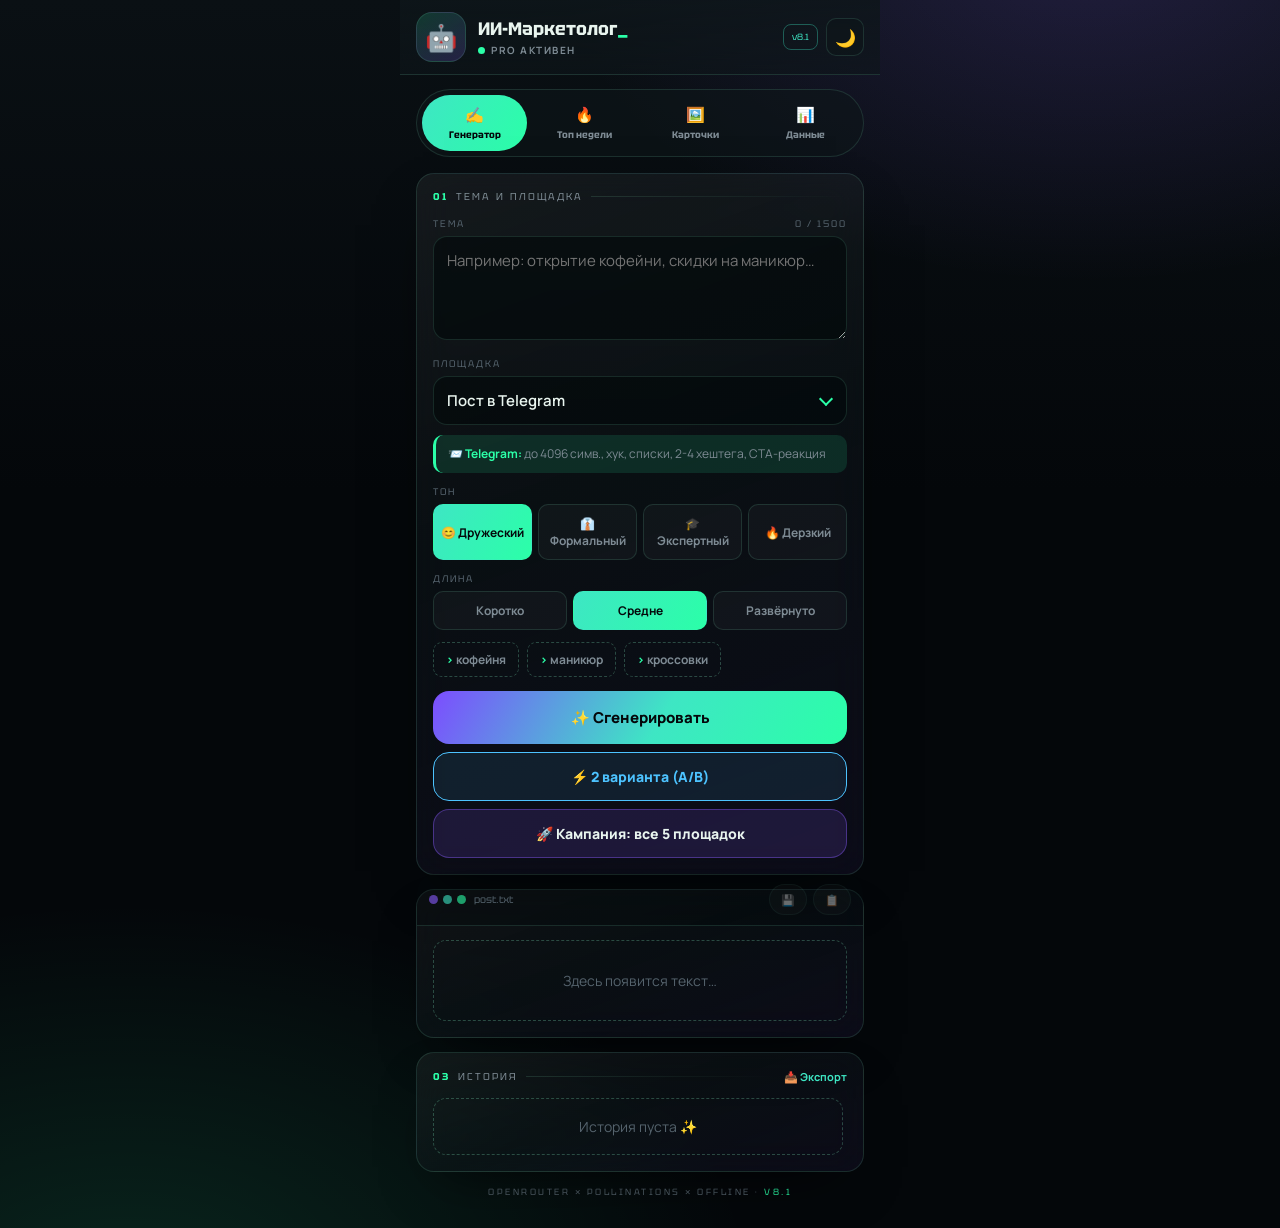
==== index.html @ 0c0805e3 "Update index.html" ====
<!DOCTYPE html>
<html lang="ru" data-theme="dark">
<head>
<meta charset="UTF-8">
<meta name="viewport" content="width=device-width, initial-scale=1, viewport-fit=cover">
<meta name="theme-color" content="#04070a">
<title>ИИ-Маркетолог PRO v8.1</title>
<link rel="preconnect" href="https://fonts.googleapis.com">
<link href="https://fonts.googleapis.com/css2?family=Manrope:wght@400;600;700;800&family=Tektur:wght@500;700;800&display=swap" rel="stylesheet">
<style>
@property --ang{syntax:'<angle>';initial-value:0deg;inherits:false}
:root{--body:'Manrope',sans-serif;--disp:'Tektur',sans-serif;--ease:cubic-bezier(.22,1,.36,1)}
[data-theme=dark]{--bg0:#04070a;--bg1:#0a1014;--ink:#e9f5ef;--muted:#7e8b94;--faint:#55636d;--neon:#2bffa8;--neon-dim:rgba(43,255,168,.12);--vio:#8b5cff;--vio-dim:rgba(139,92,255,.15);--teal:#3ee6c4;--gold:#ffd166;--line:rgba(140,255,205,.13);--line2:rgba(140,255,205,.25);--glass:rgba(14,22,26,.6);--glass2:rgba(14,22,26,.85);--danger:#ff5c7a;--danger-dim:rgba(255,92,122,.1);--warn:#ffb84d;--warn-dim:rgba(255,184,77,.1);--info:#4dc3ff;--info-dim:rgba(77,195,255,.1);--card:linear-gradient(160deg,rgba(255,255,255,.055),rgba(14,22,26,.55) 45%,rgba(139,92,255,.06));--inp:rgba(3,9,11,.6);--sh:0 24px 60px -28px rgba(0,0,0,.8)}
[data-theme=light]{--bg0:#f5f7fa;--bg1:#eef1f5;--ink:#1a2332;--muted:#5a6b7b;--faint:#8494a5;--neon:#00b377;--neon-dim:rgba(0,179,119,.12);--vio:#6d4aff;--vio-dim:rgba(109,74,255,.12);--teal:#00b8a3;--gold:#c99300;--line:rgba(0,0,0,.08);--line2:rgba(0,0,0,.15);--glass:rgba(255,255,255,.7);--glass2:rgba(255,255,255,.9);--danger:#e63956;--danger-dim:rgba(230,57,86,.1);--warn:#e69500;--warn-dim:rgba(230,149,0,.1);--info:#0077cc;--info-dim:rgba(0,119,204,.1);--card:linear-gradient(160deg,rgba(255,255,255,.9),rgba(255,255,255,.7) 45%,rgba(109,74,255,.03));--inp:rgba(255,255,255,.85);--sh:0 24px 60px -28px rgba(0,0,0,.15)}
*{margin:0;padding:0;box-sizing:border-box}[hidden]{display:none!important}
html{overscroll-behavior-y:none}
body{font-family:var(--body);color:var(--ink);background:radial-gradient(60% 40% at 85% -5%,rgba(139,92,255,.18),transparent 70%),radial-gradient(70% 45% at 10% 105%,rgba(43,255,168,.12),transparent 70%),linear-gradient(180deg,var(--bg1),var(--bg0) 40%);min-height:100vh;overflow-x:hidden}
button,input,select,textarea{font:inherit;color:inherit}
.app{max-width:480px;margin:0 auto;padding:0 16px 30px}
.head{position:sticky;top:0;z-index:30;display:flex;align-items:center;gap:12px;margin:0 -16px 14px;padding:12px 16px;background:linear-gradient(180deg,var(--glass2),var(--glass));backdrop-filter:blur(16px);border-bottom:1px solid var(--line)}
.tile{width:50px;height:50px;display:grid;place-items:center;font-size:26px;border-radius:16px;background:linear-gradient(150deg,rgba(43,255,168,.16),rgba(139,92,255,.2));border:1px solid var(--line)}
h1{font-family:var(--disp);font-size:18px}h1 i{color:var(--neon);font-style:normal}
.st{display:flex;gap:6px;align-items:center;margin-top:3px;font-size:10px;font-weight:700;letter-spacing:1.5px;text-transform:uppercase;color:var(--muted)}
.st i{width:7px;height:7px;border-radius:50%;background:var(--neon)}.st i.off{background:var(--danger)}
.ha{margin-left:auto;display:flex;gap:8px;align-items:center}
.chip-v{font-family:var(--disp);font-size:9px;color:var(--teal);border:1px solid rgba(62,230,196,.35);padding:6px 8px;border-radius:8px}
.tgl{width:38px;height:38px;border:1px solid var(--line);background:var(--glass);border-radius:10px;cursor:pointer;font-size:17px}
.tabs{display:grid;grid-template-columns:repeat(4,1fr);gap:5px;padding:5px;margin-bottom:16px;border-radius:999px;background:var(--glass);border:1px solid var(--line)}
.tb{display:flex;flex-direction:column;align-items:center;gap:3px;padding:10px 4px;font-family:var(--disp);font-size:9.5px;font-weight:700;color:var(--muted);background:none;border:none;border-radius:999px;cursor:pointer}
.tb i{font-size:15px;font-style:normal}.tb.on{color:var(--bg0);background:linear-gradient(120deg,var(--teal),var(--neon))}
.view{animation:vin .4s var(--ease)}.view[hidden]{display:none}
.card{border-radius:18px;margin-bottom:14px;background:var(--card);border:1px solid var(--line);backdrop-filter:blur(18px);box-shadow:var(--sh);padding:16px;position:relative}
.tag{display:flex;gap:8px;align-items:center;margin-bottom:14px;font-family:var(--disp);font-size:10px;letter-spacing:2px;text-transform:uppercase;color:var(--muted)}
.tag b{color:var(--neon)}.tag u{flex:1;height:1px;background:linear-gradient(90deg,var(--line),transparent);text-decoration:none}
.tag button{font-family:var(--body);font-size:11px;font-weight:700;color:var(--teal);background:none;border:none;cursor:pointer}
.lbl{display:flex;justify-content:space-between;margin:12px 0 6px;font-family:var(--disp);font-size:9.5px;letter-spacing:2px;text-transform:uppercase;color:var(--faint)}
textarea{width:100%;min-height:104px;resize:vertical;padding:13px;border-radius:14px;font-size:15px;background:var(--inp);border:1px solid var(--line);color:var(--ink)}
textarea:focus{outline:none;border-color:var(--neon)}textarea.err{border-color:var(--danger);animation:shk .4s}
.sw{position:relative}select{width:100%;appearance:none;padding:13px 40px 13px 13px;border-radius:14px;font-size:15px;font-weight:600;background:var(--inp);border:1px solid var(--line);color:var(--ink)}
select option{background:var(--bg1)}.sw:after{content:'';position:absolute;right:16px;top:50%;width:8px;height:8px;border-right:2px solid var(--neon);border-bottom:2px solid var(--neon);transform:translateY(-70%) rotate(45deg);pointer-events:none}
input[type=text],input[type=password]{width:100%;padding:12px;border-radius:12px;border:1px solid var(--line);background:var(--inp);color:var(--ink);font-size:14px}
input[type=text]:focus{outline:none;border-color:var(--neon)}
.ob{display:flex;gap:6px;flex-wrap:wrap}.ob button{flex:1;min-width:64px;padding:10px 6px;font-size:12px;font-weight:700;color:var(--muted);background:rgba(255,255,255,.03);border:1px solid var(--line);border-radius:10px;cursor:pointer}
.ob button.on{color:var(--bg0);background:linear-gradient(120deg,var(--teal),var(--neon));border-color:transparent}
.chips{display:flex;gap:8px;margin-top:12px;overflow-x:auto;scrollbar-width:none}.chips::-webkit-scrollbar{display:none}
.chip{flex:none;font-size:12px;font-weight:700;color:var(--muted);background:none;border:1px dashed var(--line2);border-radius:9px;padding:8px 12px;cursor:pointer;white-space:nowrap}
.chip:before{content:'> ';color:var(--neon)}
.hint{margin-top:10px;padding:10px 12px;border-radius:10px;background:var(--neon-dim);border-left:3px solid var(--neon);font-size:12px;color:var(--muted);line-height:1.5}
.hint b{color:var(--neon)}
.cta{position:relative;display:flex;align-items:center;justify-content:center;gap:8px;width:100%;padding:16px;border:none;border-radius:16px;font-size:15px;font-weight:800;color:var(--bg0);cursor:pointer;background:linear-gradient(120deg,#7c4dff,var(--teal) 55%,var(--neon));margin-top:14px;overflow:hidden}
.cta:after{content:'';position:absolute;top:0;left:-70%;width:40%;height:100%;background:linear-gradient(100deg,transparent,rgba(255,255,255,.4),transparent);transform:skewX(-20deg);animation:sheen 3.5s infinite}
.cta:disabled{opacity:.6;cursor:progress}.cta:disabled:after{animation:none}
.cta2{width:100%;padding:14px;margin-top:8px;border-radius:16px;border:1px solid rgba(139,92,255,.4);background:var(--vio-dim);color:var(--ink);font-weight:800;font-size:14px;cursor:pointer}
.cta2.busy{animation:gradPulse 1.4s ease-in-out infinite;border-color:var(--vio)}
.cta3{width:100%;padding:14px;margin-top:8px;border-radius:16px;border:1px solid var(--info);background:var(--info-dim);color:var(--info);font-weight:800;font-size:14px;cursor:pointer}
.bar{display:flex;align-items:center;gap:8px;padding:10px 12px;border-bottom:1px solid var(--line);background:rgba(3,9,11,.3);border-radius:18px 18px 0 0;margin:-16px -16px 14px}
.lights{display:flex;gap:5px}.lights i{width:9px;height:9px;border-radius:50%;opacity:.6}.lights i:nth-child(1){background:var(--vio)}.lights i:nth-child(2){background:var(--teal)}.lights i:nth-child(3){background:var(--neon)}
.fn{font-family:var(--disp);font-size:10px;color:var(--faint)}
.ba{margin-left:auto;display:flex;gap:6px}
.bb{display:inline-flex;gap:5px;align-items:center;font-size:11px;font-weight:700;color:var(--muted);background:rgba(255,255,255,.05);border:1px solid var(--line);border-radius:999px;padding:7px 11px;cursor:pointer;text-decoration:none}
.bb:disabled{opacity:.4;cursor:not-allowed}.bb.done{color:var(--neon);border-color:var(--neon)}
.rt{display:flex;gap:6px;margin-bottom:12px}.rt button{flex:1;padding:9px;font-size:12px;font-weight:700;color:var(--muted);background:rgba(255,255,255,.03);border:1px solid var(--line);border-radius:10px;cursor:pointer}
.rt button.on{color:var(--neon);background:var(--neon-dim);border-color:var(--neon)}
.out{font-size:15px;line-height:1.75;white-space:pre-wrap}
.empty{padding:30px 16px;text-align:center;border:1px dashed var(--line2);border-radius:13px;color:var(--faint);font-size:14px}
.ld{padding:28px;text-align:center}.ld .sp{width:32px;height:32px;margin:0 auto 12px;border-radius:50%;border:3px solid rgba(139,92,255,.3);border-top-color:var(--neon);animation:spin .8s linear infinite}
.ld p{font-size:13px;color:var(--muted)}
.meta{display:flex;flex-wrap:wrap;gap:7px;margin-top:14px;padding-top:12px;border-top:1px dashed var(--line2);font-size:11px;font-weight:600;color:var(--faint)}
.meta b{color:var(--muted)}
.schips{display:flex;gap:7px;flex-wrap:wrap;margin-top:8px}
.sc{padding:6px 10px;border-radius:8px;background:rgba(255,255,255,.04);border:1px solid var(--line);font-size:11px;color:var(--muted)}
.sc b{color:var(--neon)}
.sc.wait{animation:chipPulse 1.2s ease-in-out infinite;border-color:var(--info);color:var(--info)}
.sc.doneA{animation:pop .35s var(--ease);border-color:rgba(43,255,168,.5);color:var(--neon)}
.sc.failA{animation:shk .4s;border-color:rgba(255,92,122,.5);color:var(--danger)}
.cprog{height:6px;border-radius:3px;background:var(--inp);border:1px solid var(--line);overflow:hidden;margin-top:10px}
.cprog i{display:block;height:100%;width:0;background:linear-gradient(90deg,var(--vio),var(--neon));transition:width .5s var(--ease);box-shadow:0 0 12px var(--neon-glow,rgba(43,255,168,.4))}
.ebox{margin-top:12px;padding:13px;border-radius:12px;background:var(--danger-dim);border:1px solid rgba(255,92,122,.35);color:#ffb7c3;font-size:13px;line-height:1.5}
.ebox .ea{display:flex;gap:8px;margin-top:10px}.ebox .ea button{flex:1;padding:10px;border-radius:10px;border:1px solid var(--line);background:var(--inp);font-weight:700;font-size:13px;cursor:pointer;color:var(--ink)}
.ebox .ea .p{background:var(--neon);color:var(--bg0);border-color:var(--neon)}
.hero{border-radius:22px;padding:2px;background:conic-gradient(from var(--ang),var(--vio),var(--neon),var(--gold),var(--vio));animation:rot 6s linear infinite;margin-bottom:14px}
.hero-in{border-radius:20px;background:var(--glass2);backdrop-filter:blur(20px);padding:18px 16px}
.hero-h{display:flex;align-items:center;gap:10px}
.hero-h .fl{font-size:24px;animation:flame 1.6s ease-in-out infinite}
.hero-h h2{font-family:var(--disp);font-size:15px}
.week-chip{margin-left:auto;font-size:10px;font-weight:800;color:var(--gold);border:1px solid rgba(255,209,102,.4);background:rgba(255,209,102,.08);padding:6px 9px;border-radius:999px;white-space:nowrap}
.hero-sub{font-size:11px;color:var(--muted);margin:4px 0 12px}
.trow{display:flex;align-items:center;gap:10px;padding:11px 10px;border-radius:14px;background:rgba(255,255,255,.03);border:1px solid var(--line);margin-top:8px;animation:rin .5s var(--ease) backwards}
.rk{flex:none;width:30px;height:30px;border-radius:9px;display:grid;place-items:center;font-family:var(--disp);font-size:13px;font-weight:800;background:rgba(255,255,255,.06);color:var(--muted)}
.rk.m0{background:linear-gradient(135deg,#ffd166,#ff9f1c);color:#3a2500}.rk.m1{background:linear-gradient(135deg,#e5e9f0,#a8b3c5);color:#222}.rk.m2{background:linear-gradient(135deg,#e8a87c,#b06e3b);color:#2b1500}
.tinfo{flex:1;min-width:0}.tinfo b{display:block;font-size:13px;white-space:nowrap;overflow:hidden;text-overflow:ellipsis}.tinfo span{font-size:11px;color:var(--muted)}
.bars{display:inline-flex;align-items:flex-end;gap:3px;height:34px;width:62px;flex:none}
.bars i{flex:1;background:linear-gradient(180deg,var(--neon),var(--teal));border-radius:3px;opacity:.9;transition:height .7s var(--ease)}
.bars.big{height:110px;width:100%;gap:6px}.bars.big i{border-radius:6px}
.trnd{flex:none;font-size:11px;font-weight:800;padding:5px 8px;border-radius:999px}
.trnd.up{color:var(--neon);background:var(--neon-dim)}.trnd.dn{color:var(--danger);background:var(--danger-dim)}
.dlabels{display:flex;gap:6px;margin-top:6px}.dlabels span{flex:1;text-align:center;font-size:10px;color:var(--faint)}
.scard{margin-top:14px;padding:14px;border-radius:16px;background:var(--inp);border:1px solid var(--line)}
.scard h3{font-size:13px;font-weight:800;margin-bottom:8px}
.posbadge{display:inline-grid;place-items:center;min-width:46px;height:46px;border-radius:12px;background:linear-gradient(135deg,var(--vio),var(--neon));color:var(--bg0);font-family:var(--disp);font-weight:800;font-size:16px}
.hl{display:flex;flex-direction:column;gap:9px;max-height:360px;overflow-y:auto;overscroll-behavior:contain;padding-right:4px;scrollbar-width:thin}
.hl::-webkit-scrollbar{width:6px}.hl::-webkit-scrollbar-thumb{background:var(--line2);border-radius:3px}
.hi{padding:13px;border-radius:12px;background:rgba(255,255,255,.03);border:1px solid var(--line);cursor:pointer;position:relative;flex:none}
.hi .h1{display:flex;justify-content:space-between;font-size:12px;font-weight:700;color:var(--neon);margin-bottom:5px}
.hi .h1 span{color:var(--faint);font-weight:500;font-size:10px}
.hi .h2{font-size:13px;color:var(--muted);display:-webkit-box;-webkit-line-clamp:2;-webkit-box-orient:vertical;overflow:hidden}
.hi .hd{position:absolute;top:9px;right:9px;width:22px;height:22px;border:none;border-radius:6px;background:var(--danger-dim);color:var(--danger);cursor:pointer;font-size:11px}
.drops{display:grid;grid-template-columns:1fr 1fr;gap:10px}
.dz{position:relative;border:2px dashed var(--line2);border-radius:14px;background:var(--inp);padding:16px 8px;text-align:center;cursor:pointer}
.dz.has{padding:0;border-style:solid;border-color:rgba(43,255,168,.5)}
.dz .di{font-size:28px}.dz .dt{font-size:12px;font-weight:700;color:var(--muted);margin-top:5px}.dz .dh{font-size:10px;color:var(--faint)}
.dz img{width:100%;height:105px;object-fit:cover;border-radius:12px;display:block}
.dz .rm{position:absolute;top:5px;right:5px;width:26px;height:26px;border:none;border-radius:50%;background:rgba(0,0,0,.7);color:#fff;cursor:pointer}
.dz input{display:none}
.row{display:flex;gap:10px;align-items:center;margin-top:10px}.row label{flex:none;width:84px;font-size:11px;color:var(--muted)}
input[type=range]{flex:1;accent-color:var(--neon)}
canvas#cv{width:100%;aspect-ratio:1;border-radius:14px;border:1px solid var(--line);background:#0a1014;display:block;margin-top:12px}
.dash{display:grid;grid-template-columns:1fr 1fr;gap:10px}
.dc{padding:14px;border-radius:14px;background:var(--inp);border:1px solid var(--line)}
.dc .v{font-family:var(--disp);font-size:22px;font-weight:800;color:var(--neon)}
.dc .l{font-size:10px;color:var(--faint);text-transform:uppercase;letter-spacing:.5px;margin-top:3px}
.da{display:flex;flex-direction:column;gap:9px}
.db{display:flex;gap:12px;align-items:center;padding:13px;border-radius:12px;background:var(--inp);border:1px solid var(--line);cursor:pointer;font-size:14px;font-weight:700;text-align:left;color:var(--ink)}
.db.danger{color:var(--danger)}
.tr{display:flex;gap:10px;align-items:center;padding:10px 12px;border-radius:10px;background:var(--inp);border:1px solid var(--line);font-size:13px;font-weight:600;margin-top:6px}
.tr.pass{border-color:rgba(43,255,168,.3)}.tr.fail{border-color:rgba(255,92,122,.4)}
.tr .ts{margin-left:auto;font-weight:800;font-size:12px}.tr.pass .ts{color:var(--neon)}.tr.fail .ts{color:var(--danger)}
.ti{display:flex;gap:10px;align-items:center;padding:11px;border-radius:10px;background:var(--inp);border:1px solid var(--line);margin-top:8px}
.ti span{flex:1;font-size:13px}.ti button{background:none;border:none;cursor:pointer;font-size:14px;width:26px;height:26px;border-radius:8px}
.pv{padding:13px;border-radius:12px;background:var(--inp);border:1px solid var(--line)}
.pv-tg div{background:#1c92d2;color:#fff;border-radius:12px 12px 12px 4px;padding:11px;font-size:14px;line-height:1.5}
.pv-vk{background:#22262e;border-radius:12px;padding:12px;color:#e1e3e6;font-size:14px;line-height:1.5}
.pv-in .ph{height:140px;background:linear-gradient(135deg,var(--vio),#ff4dc4,var(--teal));display:grid;place-items:center;font-size:34px;border-radius:12px 12px 0 0}
.pv-in .cp{padding:10px 12px;font-size:13px;line-height:1.5}
.pv-st p{line-height:1.6;font-size:14px}
.pv-dz{background:#fff;color:#222;border-radius:12px;padding:14px}.pv-dz h4{font-size:16px;margin-bottom:8px}.pv-dz p{font-size:13px;line-height:1.6;color:#333}
.foot{text-align:center;font-family:var(--disp);font-size:9px;letter-spacing:2.5px;text-transform:uppercase;color:var(--faint);margin-top:6px}
.foot em{font-style:normal;color:var(--neon)}
#toast{position:fixed;bottom:22px;left:50%;transform:translateX(-50%) translateY(90px);background:var(--glass2);border:1px solid var(--line);padding:12px 18px;border-radius:12px;font-size:13px;font-weight:700;opacity:0;transition:.3s var(--ease);z-index:100;max-width:90%;text-align:center;backdrop-filter:blur(10px)}
#toast.show{transform:translateX(-50%);opacity:1}
#toast.ok{border-color:var(--neon);color:var(--neon)}#toast.err{border-color:rgba(255,92,122,.5);color:#ffb7c3}#toast.warn{border-color:rgba(255,184,77,.5);color:var(--warn)}#toast.info{border-color:rgba(77,195,255,.5);color:var(--info)}
.mo{position:fixed;inset:0;background:rgba(0,0,0,.7);backdrop-filter:blur(6px);z-index:200;display:flex;align-items:center;justify-content:center;padding:20px;opacity:0;visibility:hidden;transition:.2s}
.mo.on{opacity:1;visibility:visible}
.md{background:var(--bg1);border:1px solid var(--line);border-radius:20px;padding:22px;max-width:320px;width:100%}
.md h3{font-size:16px;margin-bottom:10px}.md p{font-size:14px;color:var(--muted);margin-bottom:18px;line-height:1.5}
.md .ma{display:flex;gap:10px}.md .ma button{flex:1;padding:12px;border-radius:10px;font-weight:700;cursor:pointer;border:1px solid var(--line);background:none;color:var(--ink)}
.md .ma .c{background:var(--danger);border-color:var(--danger);color:#fff}
@keyframes spin{to{transform:rotate(360deg)}}@keyframes vin{from{opacity:0;transform:translateY(16px)}}@keyframes rin{from{opacity:0;transform:translateX(-14px)}}@keyframes shk{20%,60%{transform:translateX(-5px)}40%,80%{transform:translateX(5px)}}@keyframes sheen{0%,55%{left:-70%}100%{left:130%}}@keyframes rot{to{--ang:360deg}}@keyframes flame{0%,100%{transform:scale(1)}50%{transform:scale(1.15) rotate(-4deg)}}@keyframes chipPulse{0%,100%{transform:scale(1);opacity:.8}50%{transform:scale(1.06);opacity:1}}@keyframes pop{0%{transform:scale(.7)}60%{transform:scale(1.12)}100%{transform:scale(1)}}@keyframes gradPulse{0%,100%{filter:brightness(1)}50%{filter:brightness(1.4)}}
@media(max-width:340px){.tb span{display:none}}
</style>
</head>
<body>
<main class="app">
<header class="head">
  <div class="tile">🤖</div>
  <div><h1>ИИ-Маркетолог<i>_</i></h1><p class="st"><i id="led"></i><span id="stx">PRO активен</span></p></div>
  <div class="ha"><span class="chip-v">v8.1</span><button class="tgl" id="theme">🌙</button></div>
</header>

<nav class="tabs">
  <button class="tb on" data-t="gen"><i>✍️</i><span>Генератор</span></button>
  <button class="tb" data-t="week"><i>🔥</i><span>Топ недели</span></button>
  <button class="tb" data-t="card"><i>🖼️</i><span>Карточки</span></button>
  <button class="tb" data-t="data"><i>📊</i><span>Данные</span></button>
</nav>

<section class="view" id="v-gen">
  <div class="card">
    <div class="tag"><b>01</b> тема и площадка <u></u></div>
    <label class="lbl">Тема <span id="cnt">0 / 1500</span></label>
    <textarea id="topic" maxlength="1500" placeholder="Например: открытие кофейни, скидки на маникюр…"></textarea>
    <label class="lbl">Площадка</label>
    <div class="sw"><select id="fmt">
      <option value="tg">Пост в Telegram</option><option value="site">Описание для сайта</option>
      <option value="insta">Реклама в Instagram</option><option value="vk">Пост для ВК</option>
      <option value="dzen">Статья для Яндекс Дзен</option>
    </select></div>
    <div class="hint" id="ruleHint"></div>
    <label class="lbl">Тон</label>
    <div class="ob" id="tones"><button class="on" data-v="friendly">😊 Дружеский</button><button data-v="formal">👔 Формальный</button><button data-v="expert">🎓 Экспертный</button><button data-v="bold">🔥 Дерзкий</button></div>
    <label class="lbl">Длина</label>
    <div class="ob" id="lens"><button data-v="short">Коротко</button><button class="on" data-v="medium">Средне</button><button data-v="long">Развёрнуто</button></div>
    <div class="chips">
      <button class="chip" data-f="Открытие кофейни в центре города">кофейня</button>
      <button class="chip" data-f="Скидки 30% на маникюр до конца недели">маникюр</button>
      <button class="chip" data-f="Новое поступление кроссовок Adidas">кроссовки</button>
    </div>
    <button class="cta" id="go">✨ Сгенерировать</button>
    <button class="cta3" id="go2">⚡ 2 варианта (A/B)</button>
    <button class="cta2" id="goAll">🚀 Кампания: все 5 площадок</button>
  </div>

  <div class="card" id="rc" style="padding:0 16px 16px">
    <div class="bar"><span class="lights"><i></i><i></i><i></i></span><span class="fn" id="fn">post.txt</span>
      <span class="ba"><button class="bb" id="undo" hidden>↩</button><button class="bb" id="star" hidden>★</button><button class="bb" id="dl" disabled>💾</button><button class="bb" id="cp" disabled>📋</button></span></div>
    <div class="rt" id="vtabs" hidden><button class="on" data-v="0">Вариант A</button><button data-v="1">Вариант B</button></div>
    <div class="rt" id="rtabs" hidden><button class="on" data-r="t">📝 Текст</button><button data-r="p">👁 Превью</button><button data-r="a">📊 Анализ</button></div>
    <div class="empty" id="empty">Здесь появится текст…</div>
    <div class="ld" id="ld" hidden><div class="sp"></div><p id="ldt">Читаю правила площадки…</p></div>
    <div id="pt"><div class="out" id="out" hidden></div></div>
    <div id="pp" hidden><div class="pv" id="pvb"></div></div>
    <div id="pa" hidden><div class="pv" id="pab"></div></div>
    <div class="ebox" id="gerr" hidden></div>
    <div class="meta" id="meta" hidden></div>
    <div class="schips" id="sch" hidden></div>
  </div>

  <div class="card">
    <div class="tag"><b>03</b> история <u></u><button id="expH">📥 Экспорт</button></div>
    <div class="hl" id="hist"><div class="empty" style="padding:18px">История пуста ✨</div></div>
  </div>
</section>

<section class="view" id="v-week" hidden>
  <div class="hero"><div class="hero-in">
    <div class="hero-h"><span class="fl">🔥</span><h2>Топ-10 товаров за неделю</h2><span class="week-chip" id="wrange">—</span></div>
    <div class="hero-sub">AI-оценка динамики поисковых запросов маркетплейсов за 5 дней</div>
    <input type="text" id="wcat" placeholder="Категория: кроссовки, наушники, кофе…">
    <button class="cta" id="wgo">📈 Построить топ-10 недели</button>
    <div class="ld" id="wld" hidden><div class="sp"></div><p id="wldt">Считаю запросы за 5 дней…</p></div>
    <div id="wlist"></div>
    <div class="ebox" id="werr" hidden></div>
    <div class="scard">
      <h3>🔎 Проверить товар по запросам за 5 дней</h3>
      <input type="text" id="wq" placeholder="Например: кроссовки Nike Air Max 90">
      <button class="cta3" id="wqgo">Проверить динамику</button>
      <div class="ld" id="wqld" hidden><div class="sp"></div><p>Анализирую запросы…</p></div>
      <div id="wres"></div>
    </div>
  </div></div>
</section>

<section class="view" id="v-card" hidden>
  <div class="card">
    <div class="tag"><b>04</b> фото товара + дизайн <u></u></div>
    <div class="drops">
      <div class="dz" id="dzP"><div class="di">📷</div><div class="dt">Фото товара</div><div class="dh">реальное фото</div><input type="file" id="fP" accept="image/*"></div>
      <div class="dz" id="dzD"><div class="di">🎨</div><div class="dt">Дизайн / фон</div><div class="dh">необязательно</div><input type="file" id="fD" accept="image/*"></div>
    </div>
    <div class="hint">💡 Товар = твоё <b>реальное фото</b> (никогда не «нарисовано»). Фон = твой дизайн или нейросеть.</div>
    <button class="cta3" id="bgBtn">🎨 Сгенерировать фон через ИИ</button>
    <div class="ld" id="bgLd" hidden><div class="sp"></div><p>Рисую фон…</p></div>
  </div>
  <div class="card">
    <div class="tag"><b>05</b> сборка карточки <u></u></div>
    <div class="ob" id="lays"><button class="on" data-l="sq">⬛ Квадрат</button><button data-l="ci">⭕ Круг</button><button data-l="sp">◧ Дизайн слева</button></div>
    <div class="row"><label>Размер</label><input type="range" id="rS" min="30" max="95" value="70"></div>
    <div class="row"><label>Скругление</label><input type="range" id="rR" min="0" max="180" value="36"></div>
    <div class="row"><label>Сдвиг</label><input type="range" id="rO" min="-250" max="250" value="-60"></div>
    <div class="row" style="align-items:stretch"><input type="text" id="tT" placeholder="Название"><input type="text" id="tP" placeholder="Цена"></div>
    <div class="row" style="align-items:stretch"><input type="text" id="tB" placeholder="Бейдж: -30%"><div class="sw"><select id="tPan"><option value="dark">Тёмная панель</option><option value="light">Светлая</option><option value="none">Без панели</option></select></div></div>
    <canvas id="cv" width="1080" height="1080"></canvas>
    <button class="cta" id="dlCv">💾 Скачать карточку PNG</button>
  </div>
</section>

<section class="view" id="v-data" hidden>
  <div class="card">
    <div class="tag"><b>06</b> статистика <u></u></div>
    <div class="dash">
      <div class="dc"><div class="v" id="sG">0</div><div class="l">Генераций</div></div>
      <div class="dc"><div class="v" id="sW">0</div><div class="l">Слов</div></div>
      <div class="dc"><div class="v" id="sC">0</div><div class="l">Кампаний</div></div>
      <div class="dc"><div class="v" id="sI">0</div><div class="l">Карточек</div></div>
    </div>
  </div>
  <div class="card">
    <div class="tag"><b>07</b> подключение ИИ (гибрид) <u></u></div>
    <div class="hint">🔗 Worker URL + токен. Без Worker всё работает через Pollinations + офлайн.</div>
    <div class="row" style="margin-top:10px"><input type="text" id="wUrl" placeholder="https://…workers.dev"></div>
    <div class="row"><input type="password" id="wTok" placeholder="APP_TOKEN"></div>
    <button class="cta2" id="wSave">💾 Сохранить подключение</button>
    <button class="cta3" id="wTest">🧪 Проверить гибридный ИИ</button>
  </div>
  <div class="card">
    <div class="tag"><b>08</b> шаблоны тем <u></u></div>
    <div id="tpls"><div class="empty" style="padding:16px">Пусто. Нажми ★ в результате.</div></div>
  </div>
  <div class="card">
    <div class="tag"><b>09</b> управление <u></u></div>
    <div class="da">
      <button class="db" id="expAll">📥 Экспортировать все данные</button>
      <button class="db" id="tests">🧪 Самодиагностика + живой тест ИИ</button>
      <button class="db danger" id="wipe">🗑️ Очистить всё</button>
    </div>
    <div id="tres" hidden></div>
  </div>
</section>

<footer class="foot">openrouter × pollinations × offline · <em>v8.1</em></footer>
</main>
<div id="toast"></div>
<div class="mo" id="mo"><div class="md"><h3 id="moT"></h3><p id="moX"></p><div class="ma"><button id="moN">Отмена</button><button class="c" id="moY">Удалить</button></div></div></div>

<script>
(()=>{'use strict';
const $=s=>document.querySelector(s),$$=s=>document.querySelectorAll(s);
const RM=matchMedia('(prefers-reduced-motion: reduce)').matches;
const K={h:'aim7-hist',t:'aim7-tpl',a:'aim7-ana',th:'aim7-th',w:'aim7-worker',wt:'aim7-wtoken',wk:'aim7-week'};
const SYS='Ты — профессиональный копирайтер. Отвечай ТОЛЬКО готовым текстом на русском, без комментариев.';
const RULES={
tg:{n:'Telegram',i:'📨',s:'до 4096 симв., хук, списки, 2-4 хештега, CTA-реакция',f:'generated_tg.txt',k:'creative',p:'ПЛОЩАДКА: Telegram.\nЛИМИТ: 600-1200 символов.\nСТРУКТУРА: 1) хук с эмодзи; 2) 2-3 абзаца по 1-3 строки; 3) список с эмодзи-маркерами; 4) призыв поставить реакцию; 5) 2-4 хештега.\nСТИЛЬ: разговорный, энергичный.\nЗАПРЕЩЕНО: простыни, >5 хештегов, таблицы.'},
site:{n:'Сайт',i:'🌐',s:'800-1500 симв., SEO, без эмодзи, CTA-заявка',f:'generated_site.txt',k:'struct',p:'ПЛОЩАДКА: сайт (SEO-описание).\nЛИМИТ: 800-1500 символов.\nСТРУКТУРА: заголовок с ключом; вводный абзац; подзаголовок «Преимущества» + 3-5 пунктов; абзац доверия с цифрами; призыв оставить заявку.\nЗАПРЕЩЕНО: эмодзи, хештеги, КАПС, ссылки.'},
insta:{n:'Instagram',i:'📸',s:'до 2200 симв., хук-интрига, 5-7 хештегов',f:'generated_insta.txt',k:'creative',p:'ПЛОЩАДКА: Instagram.\nЛИМИТ: 700-1200 символов.\nСТРУКТУРА: 1) хук с интригой; 2) 3-5 абзацев по 1-2 строки с эмодзи; 3) нумерованный список; 4) призыв: комментарий/сохранение; 5) фраза «ссылка в шапке профиля»; 6) ровно 5-7 хештегов.\nЗАПРЕЩЕНО: кликабельные ссылки, >8 хештегов.'},
vk:{n:'ВКонтакте',i:'💙',s:'до 2000 симв., тон сообщества, опрос',f:'generated_vk.txt',k:'creative',p:'ПЛОЩАДКА: ВКонтакте.\nЛИМИТ: 800-1500 символов.\nСТРУКТУРА: 1) заголовок-новость с 1-2 эмодзи; 2) приветствие сообщества; 3) факты с галочками; 4) призывы лайк/репост/комментарий с новой строки; 5) анонс опроса; 6) 2-3 хештега.\nЗАПРЕЩЕНО: капс-заголовки, >6 эмодзи-блоков.'},
dzen:{n:'Яндекс Дзен',i:'📰',s:'1500-2500 симв., подзаголовки, БЕЗ ссылок/эмодзи',f:'generated_dzen.txt',k:'struct',p:'ПЛОЩАДКА: Яндекс Дзен.\nЛИМИТ: 1500-2500 символов.\nСТРУКТУРА: 1) заголовок до 100 символов без кликбейта; 2) лид; 3) 3-4 раздела с подзаголовками; 4) разбор ошибок; 5) вывод; 6) мягкий призыв лайк+подписка.\nСТИЛЬ: экспертный сторителлинг.\nЗАПРЕЩЕНО: ссылки, хештеги, эмодзи, «купи».'}};
const TONES={friendly:'дружеский',formal:'формальный',expert:'экспертный',bold:'дерзкий'};
const LENS={short:'короткий',medium:'средний',long:'развёрнутый'};
const PHR=['Читаю правила площадки…','Строю хук…','Расставляю акценты…','Полирую текст…'];

const esc=t=>{const d=document.createElement('div');d.textContent=String(t==null?'':t);return d.innerHTML};
let tT;const toast=(m,k='ok',d=3200)=>{const t=$('#toast');t.textContent=m;t.className='show '+k;clearTimeout(tT);tT=setTimeout(()=>t.className='',d)};
const ls=(k,v)=>{try{return v===undefined?JSON.parse(localStorage.getItem(k)||'null'):localStorage.setItem(k,JSON.stringify(v))}catch(e){return null}};
let moCb;const confirmD=(t,x,cb)=>{$('#moT').textContent=t;$('#moX').textContent=x;moCb=cb;$('#mo').classList.add('on')};
$('#moN').onclick=()=>$('#mo').classList.remove('on');$('#mo').onclick=e=>{if(e.target.id==='mo')$('#mo').classList.remove('on')};
$('#moY').onclick=()=>{$('#mo').classList.remove('on');moCb&&moCb()};
const an=t=>{const w=(t||'').trim().split(/\s+/).filter(Boolean).length;return{w,c:(t||'').length,tok:Math.ceil((t||'').length/4),min:Math.max(1,Math.ceil(w/180))}};
const read=t=>{const w=(t||'').trim().split(/\s+/).filter(Boolean);if(!w.length)return{s:0,l:'—'};const sn=t.split(/[.!?]+/).filter(x=>x.trim()).length||1;const v=(t.match(/[аеёиоуыэюя]/gi)||[]).length;const s=Math.max(0,Math.min(100,Math.round(206.835-1.3*(Math.max(v,w.length)/w.length)-60.1*(sn/w.length))));return{s,l:s>=80?'очень легко':s>=60?'легко':s>=40?'средне':s>=20?'сложно':'очень сложно'}};
const sent=t=>{const P=['отличный','прекрасный','лучший','идеальный','супер','рекомендую','люблю','нравится','качественный','удобный','выгодный','красивый'],N=['плохой','ужасный','худший','разочарован','брак','проблема','дорогой','скучный'];const l=(t||'').toLowerCase();let p=0,n=0;P.forEach(w=>l.includes(w)&&p++);N.forEach(w=>l.includes(w)&&n++);return!p&&!n?{t:'neutral',l:'Нейтральный',i:'⚪'}:p>n?{t:'positive',l:'Позитивный',i:'😊'}:n>p?{t:'negative',l:'Негативный',i:'😟'}:{t:'neutral',l:'Смешанный',i:'⚪'}};
const fd=ts=>{try{const d=new Date(ts);return d.toLocaleDateString('ru-RU',{day:'numeric',month:'short'})+' '+d.toLocaleTimeString('ru-RU',{hour:'2-digit',minute:'2-digit'})}catch(e){return''}};
const dl=(c,n,tp)=>{const b=new Blob([c],{type:tp}),u=URL.createObjectURL(b),a=document.createElement('a');a.href=u;a.download=n;a.click();URL.revokeObjectURL(u)};
const comp=f=>new Promise((res,rej)=>{const r=new FileReader();r.onload=e=>{const im=new Image();im.onload=()=>{const c=document.createElement('canvas');let{width:w,height:h}=im;const M=1200;if(w>h&&w>M){h=h*M/w;w=M}else if(h>=w&&h>M){w=w*M/h;h=M}c.width=w;c.height=h;c.getContext('2d').drawImage(im,0,0,w,h);res(c.toDataURL('image/jpeg',.86))};im.onerror=rej;im.src=e.target.result};r.onerror=rej;r.readAsDataURL(f)});
const days5=()=>{const a=[];for(let i=4;i>=0;i--){const d=new Date(Date.now()-i*864e5);a.push(d.toLocaleDateString('ru-RU',{day:'2-digit',month:'2-digit'}))}return a};
const DAYS=days5();
const hash=s=>{let h=0;for(let i=0;i<s.length;i++)h=(h*31+s.charCodeAt(i))|0;return Math.abs(h)};
const synth=(name,base)=>{const h=hash(name);const t=[];let v=base||(400+h%3600);for(let i=0;i<5;i++){v=Math.max(50,v*(0.86+((h>>(i*3))%30)/100));t.push(Math.round(v))}return t};

const AI={last:'—',
cfg:()=>({w:(ls(K.w)||'').trim(),tok:ls(K.wt)||'market2026'}),
async worker(p,sys,kind){const{w,tok}=this.cfg();if(!w)throw new Error('worker не настроен');
 const r=await fetch(w,{method:'POST',headers:{'Content-Type':'application/json','x-app-token':tok},body:JSON.stringify({prompt:p,system:sys,kind})});
 const d=await r.json().catch(()=>({}));
 if(!r.ok||d.error)throw new Error(d.error||('worker '+r.status));
 this.last=d.provider||'ИИ';
 return d.text},
async poli(p){
 try{const r=await fetch('https://text.pollinations.ai/openai',{method:'POST',headers:{'Content-Type':'application/json'},body:JSON.stringify({model:'openai',messages:[{role:'system',content:SYS},{role:'user',content:p}],seed:Date.now(),referrer:'dorinvest13-spec.github.io'})});
  if(r.ok){let t=await r.text();try{const j=JSON.parse(t);if(j.choices)t=j.choices[0].message.content}catch(e){}if(t&&t.trim()){this.last='pollinations';return t.trim()}}}catch(e){}
 const g=await fetch('https://text.pollinations.ai/'+encodeURIComponent(p)+'?seed='+Date.now()+'&referrer=dorinvest13-spec.github.io');
 if(!g.ok)throw new Error('pollinations HTTP '+g.status);
 const t=await g.text();if(!t.trim())throw new Error('pollinations пусто');
 this.last='pollinations';return t.trim()},
async text(p,sys,kind){
 const{w}=this.cfg();
 if(w){try{return await this.worker(p,sys,kind)}catch(e){console.warn('worker fail:',e.message)}}
 return await this.poli(p)}};

const S={tone:'friendly',len:'medium',text:'',fmt:'tg',prev:null,vars:[],vi:0,hist:ls(K.h)||[],tpls:ls(K.t)||[],ana:ls(K.a)||{g:0,w:0,c:0,i:0}};
const save=()=>{ls(K.h,S.hist.slice(0,15));ls(K.t,S.tpls.slice(0,10));ls(K.a,S.ana)};

const setTh=t=>{document.documentElement.setAttribute('data-theme',t);ls(K.th,t);$('#theme').textContent=t==='dark'?'🌙':'☀️'};
setTh(ls(K.th)||'dark');$('#theme').onclick=()=>setTh(document.documentElement.getAttribute('data-theme')==='dark'?'light':'dark');
const onl=()=>{$('#led').classList.toggle('off',!navigator.onLine);$('#stx').textContent=navigator.onLine?'PRO активен':'Офлайн'};
onl();addEventListener('online',onl);addEventListener('offline',onl);

$$('.tb').forEach(b=>b.onclick=()=>{$$('.tb').forEach(x=>x.classList.toggle('on',x===b));$$('.view').forEach(v=>v.hidden=v.id!=='v-'+b.dataset.t);if(b.dataset.t==='data')renderDash();scrollTo({top:0,behavior:RM?'auto':'smooth'})});

const hint=()=>{const r=RULES[$('#fmt').value];$('#ruleHint').innerHTML=`<b>${r.i} ${r.n}:</b> ${esc(r.s)}`};
hint();$('#fmt').onchange=hint;
$('#topic').oninput=e=>{$('#cnt').textContent=e.target.value.length+' / 1500';e.target.classList.remove('err')};
const pick=(sel,key)=>{$(sel).onclick=e=>{const b=e.target.closest('button');if(!b)return;$$(sel+' button').forEach(x=>x.classList.toggle('on',x===b));S[key]=b.dataset.v}};
pick('#tones','tone');pick('#lens','len');
$$('.chip[data-f]').forEach(c=>c.onclick=()=>{$('#topic').value=c.dataset.f;$('#topic').dispatchEvent(new Event('input'));$('#topic').focus()});
const prompt=(t,f)=>`${RULES[f].p}\nТЕМА: «${t}».\nТОН: ${TONES[S.tone]}.\nОБЪЁМ: ${LENS[S.len]}.\nВерни только готовый текст.`;
let phT;const ldOn=(on,box,txt,arr)=>{box.hidden=!on;if(on){let i=0;txt.textContent=arr[0];phT=setInterval(()=>{i=(i+1)%arr.length;txt.textContent=arr[i]},1100)}else clearInterval(phT)};
const showErr=(box,e,retry)=>{box.hidden=false;box.innerHTML=`<b>⚠ ${esc(e&&e.message||'Ошибка')}</b><br>Проверь Worker (вкладка «Данные») или повтори попытку.<div class="ea"><button class="p" id="rtry">🔄 Повторить</button></div>`;$('#rtry').onclick=retry};
async function gen(topic,fmt,mode){
 $('#gerr').hidden=true;$('#empty').hidden=true;$('#rtabs').hidden=false;$('#vtabs').hidden=mode!=='ab';
 $('#fn').textContent=RULES[fmt].f;tab('t');
 $('#go').disabled=$('#go2').disabled=$('#goAll').disabled=true;
 ldOn(true,$('#ld'),$('#ldt'),PHR);
 const kind=RULES[fmt].k;let texts=[];
 try{
  if(mode==='ab'){for(let i=0;i<2;i++){try{texts.push(await AI.text(prompt(topic,fmt)+'\nВариант #'+(i+1)+', отличающийся по структуре.',SYS,kind))}catch(e){}}}
  else texts=[await AI.text(prompt(topic,fmt),SYS,kind)];
 }catch(e){ldOn(false,$('#ld'));$('#go').disabled=$('#go2').disabled=$('#goAll').disabled=false;showErr($('#gerr'),e,()=>gen(topic,fmt,mode));return}
 ldOn(false,$('#ld'));$('#go').disabled=$('#go2').disabled=$('#goAll').disabled=false;
 if(!texts.length){showErr($('#gerr'),new Error('Оба варианта не удались'),()=>gen(topic,fmt,mode));return}
 if(S.text){S.prev={t:S.text,f:S.fmt};$('#undo').hidden=false}
 S.fmt=fmt;S.vars=mode==='ab'&&texts.length===2?texts:[];S.vi=0;S.text=texts[0];
 $$('#vtabs button').forEach((b,i)=>b.classList.toggle('on',i===0));
 $('#rc').scrollIntoView({behavior:RM?'auto':'smooth',block:'nearest'});
 type($('#out'),S.text,()=>fin(topic,fmt));
}
function type(el,t,cb){if(RM){el.textContent=t;return cb()}let i=0;const f=()=>{i=Math.min(t.length,i+3+(Math.random()*4|0));el.textContent=t.slice(0,i);i<t.length?setTimeout(f,14):cb()};f()}
function fin(topic,fmt){
 $('#out').hidden=false;$('#cp').disabled=$('#dl').disabled=false;$('#star').hidden=false;
 pv(fmt,S.text);pa(S.text);
 const st=an(S.text),se=sent(S.text);
 $('#meta').hidden=false;$('#meta').innerHTML=`<span>${RULES[fmt].i} <b>${RULES[fmt].n}</b></span><span>·</span><span>Тон: <b>${TONES[S.tone]}</b></span><span>·</span><span>🤖 <b>${esc(AI.last)}</b></span>`;
 $('#sch').hidden=false;$('#sch').innerHTML=`<span class="sc">Слов: <b>${st.w}</b></span><span class="sc">Токенов: <b>${st.tok}</b></span><span class="sc">${se.i} <b>${se.l}</b></span>`;
 S.ana.g++;S.ana.w+=st.w;save();
 S.hist.unshift({id:Date.now(),ts:new Date().toISOString(),fmt,topic,text:S.text,prov:AI.last});save();renderHist();
 toast('Готово ✨ '+AI.last)}
function pv(f,t){const p=t.length>280?t.slice(0,280)+'…':t,s=esc(p).replace(/\n/g,'<br>');let h='';
 if(f==='tg')h=`<div class="pv-tg"><div>${s}</div></div>`;
 else if(f==='vk')h=`<div class="pv-vk"><b>Ваш бренд</b> · только что<br>${s}</div>`;
 else if(f==='insta')h=`<div class="pv-in"><div class="ph">📸</div><div class="cp">❤️ 💬 <br>${s}</div></div>`;
 else if(f==='site')h=`<div class="pv-st"><b>🌐 Описание</b><p>${s}</p></div>`;
 else{const pp=s.split('<br><br>').slice(0,3).join('</p><p>');h=`<div class="pv-dz"><h4>📰 Статья</h4><p>${pp}</p></div>`}
 $('#pvb').innerHTML=h}
function pa(t){const r=read(t),se=sent(t),st=an(t);
 $('#pab').innerHTML=`<div style="display:flex;gap:10px;align-items:center;margin-bottom:10px"><span style="font-size:26px">${se.i}</span><div><b>${se.l}</b><div style="font-size:11px;color:var(--muted)">тональность</div></div></div>
 <div style="display:flex;justify-content:space-between;font-size:12px;margin-bottom:5px"><span>Читабельность</span><b style="color:var(--neon)">${r.s}/100 · ${r.l}</b></div>
 <div style="height:8px;border-radius:4px;background:var(--inp);border:1px solid var(--line);overflow:hidden"><div style="height:100%;width:${r.s}%;background:linear-gradient(90deg,var(--vio),var(--neon))"></div></div>
 <div class="schips"><span class="sc">Слов: <b>${st.w}</b></span><span class="sc">Символов: <b>${st.c}</b></span><span class="sc">Чтение: <b>${st.min} мин</b></span></div>`}
const tab=r=>{$('#pt').hidden=r!=='t';$('#pp').hidden=r!=='p';$('#pa').hidden=r!=='a';$$('#rtabs button').forEach(b=>b.classList.toggle('on',b.dataset.r===r))};
$('#rtabs').onclick=e=>{const b=e.target.closest('button');b&&tab(b.dataset.r)};
$('#vtabs').onclick=e=>{const b=e.target.closest('button');if(!b)return;S.vi=+b.dataset.v;S.text=S.vars[S.vi];$$('#vtabs button').forEach(x=>x.classList.toggle('on',x===b));$('#out').textContent=S.text;pv(S.fmt,S.text);pa(S.text)};
$('#go').onclick=()=>{const t=$('#topic').value.trim();if(!t){$('#topic').classList.add('err');return toast('Введите тему','err')}gen(t,$('#fmt').value,'one')};
$('#go2').onclick=()=>{const t=$('#topic').value.trim();if(!t){$('#topic').classList.add('err');return toast('Введите тему','err')}gen(t,$('#fmt').value,'ab')};

/* ===== КАМПАНИЯ v3: прогресс-бар + живые чипы + счётчик на кнопке ===== */
const campBox=document.createElement('div');campBox.id='campBox';campBox.className='schips';campBox.style.marginTop='10px';campBox.hidden=true;
const campProg=document.createElement('div');campProg.className='cprog';campProg.hidden=true;campProg.innerHTML='<i></i>';
$('#goAll').after(campProg);campProg.after(campBox);
$('#goAll').onclick=async()=>{
 const t=$('#topic').value.trim();if(!t){toast('Введите тему','err');return}
 const fmts=['tg','insta','vk','site','dzen'];
 campBox.hidden=false;campProg.hidden=false;
 campProg.firstElementChild.style.width='0%';
 campBox.innerHTML=fmts.map(f=>`<span class="sc" id="cp-${f}">${RULES[f].i} ${RULES[f].n}: ⏳</span>`).join('');
 const btn=$('#goAll');btn.disabled=true;btn.classList.add('busy');
 let ok=0;const results=[];
 for(let i=0;i<fmts.length;i++){
  const f=fmts[i],cell=$('#cp-'+f);
  cell.classList.add('wait');
  btn.textContent=`🚀 Кампания: ${i+1}/5 — ${RULES[f].n}…`;
  try{
   const x=await AI.text(prompt(t,f),SYS,RULES[f].k);
   results.push({f,x});ok++;
   cell.textContent=`${RULES[f].i} ${RULES[f].n}: ✅`;
   cell.classList.remove('wait');cell.classList.add('doneA');
  }catch(e){
   cell.textContent=`${RULES[f].i} ${RULES[f].n}: ❌`;
   cell.classList.remove('wait');cell.classList.add('failA');
  }
  campProg.firstElementChild.style.width=Math.round((i+1)/fmts.length*100)+'%';
  await new Promise(r=>setTimeout(r,1500));
 }
 btn.classList.remove('busy');btn.disabled=false;btn.textContent='🚀 Кампания: все 5 площадок';
 S.ana.c++;save();
 results.forEach((r,i)=>S.hist.unshift({id:Date.now()+i,ts:new Date().toISOString(),fmt:r.f,topic:t,text:r.x,prov:AI.last}));
 save();renderHist();
 if(results.length){
  S.text=results[0].x;S.fmt=results[0].f;
  $('#fmt').value=results[0].f;hint();
  $('#empty').hidden=true;$('#rtabs').hidden=false;$('#out').hidden=false;tab('t');
  $('#out').textContent=S.text;pv(S.fmt,S.text);pa(S.text);
  $('#cp').disabled=$('#dl').disabled=false;$('#fn').textContent=RULES[S.fmt].f;
 }
 toast(ok===5?'Кампания готова: 5/5 🚀':`Кампания: ${ok}/5 (остальные — лимит модели)`,ok===5?'ok':'warn',4000);
};
$('#undo').onclick=()=>{if(!S.prev)return;const c={t:S.text,f:S.fmt};S.text=S.prev.t;S.fmt=S.prev.f;S.prev=c;$('#out').textContent=S.text;pv(S.fmt,S.text);pa(S.text);toast('Восстановлено ↩')};
$('#star').onclick=()=>{const t=$('#topic').value.trim();if(!t)return;if(S.tpls.includes(t))return toast('Уже есть','warn');S.tpls.unshift(t);save();renderTpl();toast('Шаблон сохранён ★')};
$('#cp').onclick=async()=>{try{await navigator.clipboard.writeText(S.text)}catch(e){const a=document.createElement('textarea');a.value=S.text;document.body.appendChild(a);a.select();document.execCommand('copy');a.remove()}$('#cp').classList.add('done');setTimeout(()=>$('#cp').classList.remove('done'),1400);toast('Скопировано 📋')};
$('#dl').onclick=()=>dl(S.text,$('#fn').textContent,'text/plain;charset=utf-8');

function renderHist(){const h=$('#hist');if(!S.hist.length){h.innerHTML='<div class="empty" style="padding:18px">История пуста ✨</div>';return}
 h.innerHTML=S.hist.map(x=>`<div class="hi" data-id="${x.id}"><div class="h1">${RULES[x.fmt]?RULES[x.fmt].i+' '+RULES[x.fmt].n:'📝'}<span>${fd(x.ts)}</span></div><div class="h2">${esc(x.topic)}</div><button class="hd" data-d="${x.id}">✕</button></div>`).join('');
 h.onclick=e=>{const d=e.target.closest('[data-d]');if(d){confirmD('Удалить запись?','Действие необратимо.',()=>{S.hist=S.hist.filter(x=>x.id!=d.dataset.d);save();renderHist()});return}
  const it=e.target.closest('.hi');if(it){const x=S.hist.find(y=>y.id==it.dataset.id);if(x){S.text=x.text;S.fmt=x.fmt;$('#fmt').value=x.fmt;hint();$('#empty').hidden=true;$('#rtabs').hidden=false;$('#out').hidden=false;tab('t');$('#out').textContent=x.text;pv(x.fmt,x.text);pa(x.text);$('#cp').disabled=$('#dl').disabled=false;$('#fn').textContent=RULES[x.fmt].f;$$('.tb')[0].click();toast('Открыто из истории 📜')}}}}
$('#expH').onclick=()=>{if(!S.hist.length)return toast('История пуста','warn');dl(JSON.stringify(S.hist,null,2),'history-'+Date.now()+'.json','application/json');toast('Экспортировано 📥')};

const bars=(t,cls='')=>{const mx=Math.max(...t,1);return `<span class="bars ${cls}">${t.map((v,i)=>`<i style="height:${Math.max(6,Math.round(v/mx*100))}%" title="${DAYS[i]}: ${v}"></i>`).join('')}</span>`};
const pct=t=>t[0]?Math.round((t[4]-t[0])/t[0]*100):0;
const parseJSON=t=>{const m=(t||'').match(/\[[\s\S]*\]|\{[\s\S]*\}/);if(!m)return null;try{return JSON.parse(m[0])}catch(e){return null}};
$('#wrange').textContent=DAYS[0]+' — '+DAYS[4];
async function buildTop(){
 const cat=$('#wcat').value.trim();if(!cat)return toast('Введите категорию','err');
 const ck='w:'+cat.toLowerCase();const cache=ls(K.wk)||{};
 if(cache[ck]&&cache[ck].d===new Date().toDateString()){renderTop(cache[ck].list,cat,true);return}
 $('#wgo').disabled=true;$('#werr').hidden=true;$('#wlist').innerHTML='';
 ldOn(true,$('#wld'),$('#wldt'),['Считаю запросы за 5 дней…','Сравниваю маркетплейсы…','Строю график…']);
 let list=null;
 try{
  const raw=await AI.text(`Ты — аналитик маркетплейсов (Wildberries/Ozon).\nКАТЕГОРИЯ: «${cat}».\nВерни СТРОГО JSON-массив из 10 объектов без пояснений и markdown:\n[{"n":"название товара","p":цена_числом_в_рублях,"r":рейтинг_от_4_до_5,"t":[5_целых_чисел_популярности_по_дням_за_последние_5_дней_с_реалистичной_динамикой]}]\nТолько JSON.`,SYS,'struct');
  list=parseJSON(raw);
  if(Array.isArray(list))list=list.slice(0,10).map(x=>({n:String(x.n||'Товар'),p:+x.p||0,r:+x.r||4.5,t:Array.isArray(x.t)&&x.t.length===5?x.t.map(Number):synth(String(x.n))}));
 }catch(e){}
 if(!list||!list.length){list=Array.from({length:10},(_,i)=>{const names=['Хит продаж','Новинка недели','Выбор покупателей','Топ за отзывы','Лучшая цена','Премиум-модель','Комплект года','Бестселлер','Эко-линейка','Мини-версия'];return{n:cat+' — '+names[i],p:990+((hash(cat+i)*7)%15000),r:(4+((hash(cat+i)%10)/10)).toFixed(1),t:synth(cat+i)}})}
 ldOn(false,$('#wld'));$('#wgo').disabled=false;
 cache[ck]={d:new Date().toDateString(),list};ls(K.wk,cache);
 renderTop(list,cat,false);
}
function renderTop(list,cat,cached){
 $('#wlist').innerHTML=list.map((x,i)=>{const p=pct(x.t);return `<div class="trow" style="animation-delay:${i*45}ms">
  <span class="rk ${i<3?'m'+i:''}">${i+1}</span>
  <div class="tinfo"><b>${esc(x.n)}</b><span>${(+x.p).toLocaleString('ru-RU')} ₽ · ★${x.r}</span></div>
  ${bars(x.t)}<span class="trnd ${p>=0?'up':'dn'}">${p>=0?'↑':'↓'}${Math.abs(p)}%</span></div>`}).join('')
  +`<div class="hint" style="margin-top:12px">📅 Дни: <b>${DAYS.join(' · ')}</b>${cached?' · данные из кэша сегодня':''} · оценка AI по динамике запросов</div>`;
 toast('Топ-10 недели готов 🔥')}
$('#wgo').onclick=buildTop;
async function checkProd(){
 const q=$('#wq').value.trim();if(!q)return toast('Введите товар','err');
 $('#wqgo').disabled=true;$('#wres').innerHTML='';$('#wqld').hidden=false;
 let d=null;
 try{
  const raw=await AI.text(`Ты — аналитик поисковых запросов маркетплейсов.\nТОВАР: «${q}».\nВерни СТРОГО JSON без пояснений и markdown:\n{"pos":место_товара_в_категории_числом,"cat":"категория","t":[5_целых_чисел_запросов_за_последние_5_дней],"verdict":"1-2 предложения: вывод о динамике и совет продавцу"}\nТолько JSON.`,SYS,'struct');
  d=parseJSON(raw);
 }catch(e){}
 $('#wqld').hidden=true;$('#wqgo').disabled=false;
 if(!d||!Array.isArray(d.t)||d.t.length!==5){d={pos:1+(hash(q)%80),cat:q.split(' ')[0],t:synth(q),verdict:'Данные оценочные: AI не вернул точный JSON, динамика смоделирована по нише.'}}
 const p=pct(d.t),up=p>=0;
 $('#wres').innerHTML=`<div class="scard" style="margin-top:10px;background:var(--glass);border-color:var(--line2)">
  <div style="display:flex;gap:12px;align-items:center;margin-bottom:10px">
    <span class="posbadge">#${+d.pos||'—'}</span>
    <div><b style="font-size:14px">${esc(q)}</b><div style="font-size:11px;color:var(--muted)">категория: ${esc(d.cat||'—')} · запросов за 5 дней: <b style="color:var(--neon)">${d.t.reduce((a,b)=>a+ +b,0).toLocaleString('ru-RU')}</b></div></div>
    <span class="trnd ${up?'up':'dn'}" style="margin-left:auto">${up?'↑':'↓'}${Math.abs(p)}%</span>
  </div>
  ${bars(d.t.map(Number),'big')}
  <div class="dlabels">${DAYS.map(x=>`<span>${x}</span>`).join('')}</div>
  <div class="hint" style="margin-top:10px">🧠 <b>Вывод:</b> ${esc(d.verdict||'')}</div></div>`;
 toast('Проверка готова 🔎')}
$('#wqgo').onclick=checkProd;

const C={p:null,d:null,l:'sq',s:70,r:36,o:-60};
const cv=$('#cv'),cx=cv.getContext('2d');
const bindDz=(dz,inp,key)=>{const set=img=>{C[key]=img;dz.classList.add('has');dz.querySelectorAll('.di,.dt,.dh').forEach(x=>x.remove());let im=dz.querySelector('img');if(!im){im=document.createElement('img');dz.prepend(im)}im.src=img.src;let rm=dz.querySelector('.rm');if(!rm){rm=document.createElement('button');rm.className='rm';rm.textContent='✕';dz.appendChild(rm);rm.onclick=e=>{e.stopPropagation();C[key]=null;dz.classList.remove('has');im.remove();rm.remove();draw()}}draw()};
 const load=f=>{if(!f||!f.type.startsWith('image/'))return toast('Выберите изображение','err');comp(f).then(d=>{const im=new Image();im.onload=()=>set(im);im.src=d})};
 dz.onclick=e=>{if(!e.target.closest('.rm'))inp.click()};inp.onchange=e=>load(e.target.files[0]);
 dz.ondragover=e=>{e.preventDefault();dz.classList.add('over')};dz.ondragleave=()=>dz.classList.remove('over');dz.ondrop=e=>{e.preventDefault();dz.classList.remove('over');load(e.dataTransfer.files[0])}};
bindDz($('#dzP'),$('#fP'),'p');bindDz($('#dzD'),$('#fD'),'d');
$$('#lays button').forEach(b=>b.onclick=()=>{$$('#lays button').forEach(x=>x.classList.toggle('on',x===b));C.l=b.dataset.l;draw()});
['rS','rR','rO'].forEach((id,i)=>$('#'+id).oninput=e=>{C[['s','r','o'][i]]=+e.target.value;draw()});
['tT','tP','tB','tPan'].forEach(id=>$('#'+id).oninput=draw);
function cover(im,x,y,w,h){const sc=Math.max(w/im.width,h/im.height),dw=im.width*sc,dh=im.height*sc;cx.drawImage(im,x+(w-dw)/2,y+(h-dh)/2,dw,dh)}
function rr(x,y,w,h,r){cx.beginPath();cx.moveTo(x+r,y);cx.arcTo(x+w,y,x+w,y+h,r);cx.arcTo(x+w,y+h,x,y+h,r);cx.arcTo(x,y+h,x,y,r);cx.arcTo(x,y,x+w,y,r);cx.closePath()}
function draw(){const W=1080;cx.clearRect(0,0,W,W);
 if(C.d)cover(C.d,0,0,W,W);else{const g=cx.createLinearGradient(0,0,W,W);g.addColorStop(0,'#0a1014');g.addColorStop(.5,'#12241c');g.addColorStop(1,'#1a1030');cx.fillStyle=g;cx.fillRect(0,0,W,W);cx.strokeStyle='rgba(43,255,168,.15)';for(let i=0;i<W;i+=90){cx.beginPath();cx.moveTo(i,0);cx.lineTo(i,W);cx.stroke()}}
 if(C.p){if(C.l==='sp'){const lw=W*.45;cover(C.p,lw,0,W-lw,W);cx.fillStyle='rgba(0,0,0,.25)';cx.fillRect(lw-4,0,4,W)}
  else{const s=W*C.s/100,x=(W-s)/2,y=(W-s)/2+C.o;cx.save();cx.shadowColor='rgba(0,0,0,.45)';cx.shadowBlur=50;cx.fillStyle='#fff';C.l==='ci'?(cx.beginPath(),cx.arc(W/2,y+s/2,s/2,0,7),cx.fill()):(rr(x,y,s,s,C.r),cx.fill());cx.restore();cx.save();C.l==='ci'?(cx.beginPath(),cx.arc(W/2,y+s/2,s/2,0,7),cx.clip()):(rr(x,y,s,s,C.r),cx.clip());cover(C.p,x,y,s,s);cx.restore();cx.lineWidth=6;cx.strokeStyle='rgba(255,255,255,.9)';C.l==='ci'?(cx.beginPath(),cx.arc(W/2,y+s/2,s/2,0,7),cx.stroke()):(rr(x,y,s,s,C.r),cx.stroke())}}
 else{cx.fillStyle='rgba(255,255,255,.5)';cx.font='700 44px Manrope';cx.textAlign='center';cx.fillText('Загрузи фото товара ↑',W/2,W/2)}
 const T=$('#tT').value,P=$('#tP').value,B=$('#tB').value,pan=$('#tPan').value;
 if(T||P){const ph=210;if(pan!=='none'){cx.fillStyle=pan==='dark'?'rgba(0,0,0,.62)':'rgba(255,255,255,.88)';rr(40,W-ph-40,W-80,ph,28);cx.fill()}
  cx.textAlign='left';cx.fillStyle=pan==='light'?'#111':'#fff';cx.font='800 62px Manrope';cx.fillText(T||'',80,W-ph+50);cx.fillStyle='#2bffa8';cx.font='800 56px Manrope';cx.fillText(P||'',80,W-ph+130)}
 if(B){cx.fillStyle='#2bffa8';cx.beginPath();cx.arc(W-150,150,95,0,7);cx.fill();cx.fillStyle='#111';cx.font='800 46px Manrope';cx.textAlign='center';cx.fillText(B,W-150,166)}}
draw();
$('#dlCv').onclick=()=>{const a=document.createElement('a');a.download='product_card.png';a.href=cv.toDataURL('image/png');a.click();S.ana.i++;save();toast('Карточка скачана 💾')};
$('#bgBtn').onclick=async()=>{
 $('#bgBtn').disabled=true;$('#bgLd').hidden=false;
 try{
  const url='https://image.pollinations.ai/prompt/'+encodeURIComponent('empty studio background for product card, soft gradient light, no objects, 4k')+'?width=1080&height=1080&nologo=true&seed='+Date.now();
  const im=new Image();im.crossOrigin='anonymous';
  await new Promise((res,rej)=>{im.onload=res;im.onerror=()=>rej(new Error('фон не загрузился'));im.src=url});
  C.d=im;$('#dzD').classList.add('has');$('#dzD').querySelectorAll('.di,.dt,.dh').forEach(x=>x.remove());
  let t=$('#dzD').querySelector('img');if(!t){t=document.createElement('img');$('#dzD').prepend(t)}t.src=im.src;draw();toast('Фон готов 🎨');
 }catch(e){toast('Фон недоступен: '+e.message,'err')}
 $('#bgLd').hidden=true;$('#bgBtn').disabled=false};

function renderDash(){$('#sG').textContent=S.ana.g;$('#sW').textContent=S.ana.w.toLocaleString('ru-RU');$('#sC').textContent=S.ana.c;$('#sI').textContent=S.ana.i;renderTpl();
 $('#wUrl').value=ls(K.w)||'';$('#wTok').value=ls(K.wt)||'market2026'}
function renderTpl(){const t=$('#tpls');if(!S.tpls.length){t.innerHTML='<div class="empty" style="padding:16px">Пусто. Нажми ★ в результате.</div>';return}
 t.innerHTML=S.tpls.map((x,i)=>`<div class="ti"><span>${esc(x)}</span><button data-u="${i}" style="color:var(--neon)">▶</button><button data-d="${i}" style="color:var(--danger)">✕</button></div>`).join('');
 t.onclick=e=>{const u=e.target.closest('[data-u]'),d=e.target.closest('[data-d]');
  if(u){$('#topic').value=S.tpls[+u.dataset.u];$('#topic').dispatchEvent(new Event('input'));$$('.tb')[0].click();toast('Шаблон применён ✨')}
  if(d){S.tpls.splice(+d.dataset.d,1);save();renderTpl()}}}
$('#wSave').onclick=()=>{ls(K.w,$('#wUrl').value.trim());ls(K.wt,$('#wTok').value.trim()||'market2026');toast('Подключение сохранено 🔗')};
$('#wTest').onclick=async()=>{toast('Проверяю гибрид…','info');
 try{await AI.text('Ответь одним словом: ОК',SYS,'struct');toast('ИИ отвечает: '+AI.last+' ✅')}
 catch(e){toast('Ошибка: '+e.message,'err',4500)}};
$('#expAll').onclick=()=>dl(JSON.stringify({v:'8.1',hist:S.hist,tpls:S.tpls,ana:S.ana},null,2),'aim-backup-'+Date.now()+'.json','application/json');
$('#wipe').onclick=()=>confirmD('Удалить ВСЁ?','История, шаблоны, статистика, подключение.',()=>{Object.values(K).forEach(k=>{try{localStorage.removeItem(k)}catch(e){}});location.reload()});
$('#tests').onclick=async()=>{toast('Тестирую…','info');const R=[];
 R.push({n:'XSS-экранирование',p:esc('<script>')==='&lt;script&gt;'});
 R.push({n:'Анализ текста',p:an('раз два три').w===3});
 R.push({n:'Читабельность',p:read('Простой тест. Он работает.').s>=0});
 R.push({n:'Тональность',p:sent('отличный прекрасный').t==='positive'});
 R.push({n:'Правила 5 площадок',p:Object.keys(RULES).length===5});
 R.push({n:'LocalStorage',p:(()=>{try{localStorage.setItem('_t','1');localStorage.removeItem('_t');return true}catch(e){return false}})()});
 try{await AI.text('Скажи одно слово: ОК',SYS,'struct');R.push({n:'Живой ИИ ('+AI.last+')',p:true})}catch(e){R.push({n:'Живой ИИ: '+e.message,p:false})}
 const b=$('#tres');b.hidden=false;b.innerHTML=R.map(r=>`<div class="tr ${r.p?'pass':'fail'}"><span>${r.p?'✅':'❌'} ${esc(r.n)}</span><span class="ts">${r.p?'OK':'FAIL'}</span></div>`).join('');
 toast('Тесты: '+R.filter(x=>x.p).length+'/'+R.length,R.every(x=>x.p)?'ok':'warn')};
renderHist();renderDash();
console.log('🚀 ИИ-Маркетолог PRO v8.1');
})();
</script>
</body>
</html>
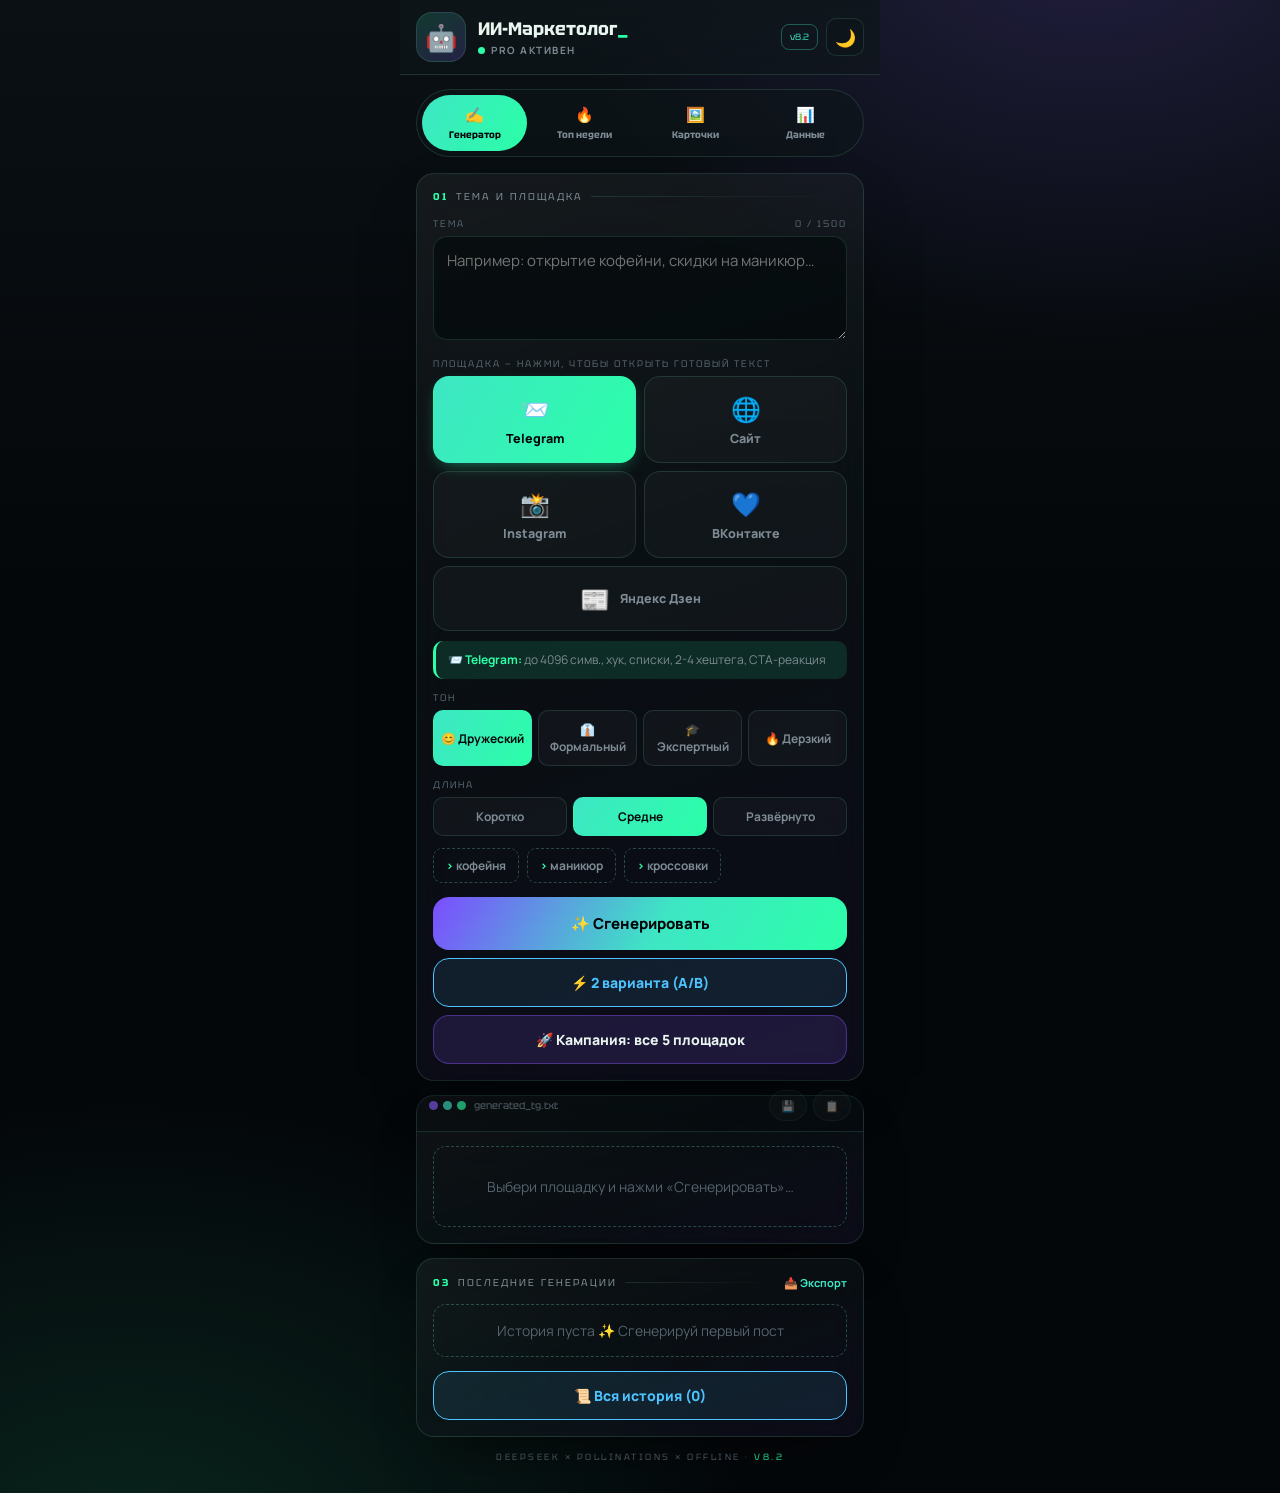
==== commit d84473bf: "Update index.html" ====
--- a/index.html
+++ b/index.html
@@ -4,7 +4,7 @@
 <meta charset="UTF-8">
 <meta name="viewport" content="width=device-width, initial-scale=1, viewport-fit=cover">
 <meta name="theme-color" content="#04070a">
-<title>ИИ-Маркетолог PRO v8.1</title>
+<title>ИИ-Маркетолог PRO v8.2</title>
 <link rel="preconnect" href="https://fonts.googleapis.com">
 <link href="https://fonts.googleapis.com/css2?family=Manrope:wght@400;600;700;800&family=Tektur:wght@500;700;800&display=swap" rel="stylesheet">
 <style>
@@ -42,6 +42,14 @@
 input[type=text]:focus{outline:none;border-color:var(--neon)}
 .ob{display:flex;gap:6px;flex-wrap:wrap}.ob button{flex:1;min-width:64px;padding:10px 6px;font-size:12px;font-weight:700;color:var(--muted);background:rgba(255,255,255,.03);border:1px solid var(--line);border-radius:10px;cursor:pointer}
 .ob button.on{color:var(--bg0);background:linear-gradient(120deg,var(--teal),var(--neon));border-color:transparent}
+.fmtgrid{display:grid;grid-template-columns:repeat(2,1fr);gap:8px;margin-top:6px}
+.fmtbtn{position:relative;display:flex;flex-direction:column;align-items:center;gap:5px;padding:15px 8px;border-radius:16px;border:1px solid var(--line);background:rgba(255,255,255,.03);color:var(--muted);font-weight:800;font-size:12.5px;cursor:pointer;transition:transform .15s var(--ease),background .2s}
+.fmtbtn:active{transform:scale(.96)}
+.fmtbtn i{font-size:24px;font-style:normal}
+.fmtbtn.on{color:var(--bg0);background:linear-gradient(120deg,var(--teal),var(--neon));border-color:transparent;box-shadow:0 6px 18px -8px rgba(43,255,168,.6)}
+.fmtbtn.wide{grid-column:1/-1;flex-direction:row;justify-content:center;gap:10px}
+.fmtbtn .bdg{position:absolute;top:7px;right:8px;font-size:9px;font-weight:800;background:var(--neon);color:var(--bg0);border-radius:999px;padding:2px 6px}
+.fmtbtn.on .bdg{background:var(--bg0);color:var(--neon)}
 .chips{display:flex;gap:8px;margin-top:12px;overflow-x:auto;scrollbar-width:none}.chips::-webkit-scrollbar{display:none}
 .chip{flex:none;font-size:12px;font-weight:700;color:var(--muted);background:none;border:1px dashed var(--line2);border-radius:9px;padding:8px 12px;cursor:pointer;white-space:nowrap}
 .chip:before{content:'> ';color:var(--neon)}
@@ -74,7 +82,7 @@
 .sc.doneA{animation:pop .35s var(--ease);border-color:rgba(43,255,168,.5);color:var(--neon)}
 .sc.failA{animation:shk .4s;border-color:rgba(255,92,122,.5);color:var(--danger)}
 .cprog{height:6px;border-radius:3px;background:var(--inp);border:1px solid var(--line);overflow:hidden;margin-top:10px}
-.cprog i{display:block;height:100%;width:0;background:linear-gradient(90deg,var(--vio),var(--neon));transition:width .5s var(--ease);box-shadow:0 0 12px var(--neon-glow,rgba(43,255,168,.4))}
+.cprog i{display:block;height:100%;width:0;background:linear-gradient(90deg,var(--vio),var(--neon));transition:width .5s var(--ease)}
 .ebox{margin-top:12px;padding:13px;border-radius:12px;background:var(--danger-dim);border:1px solid rgba(255,92,122,.35);color:#ffb7c3;font-size:13px;line-height:1.5}
 .ebox .ea{display:flex;gap:8px;margin-top:10px}.ebox .ea button{flex:1;padding:10px;border-radius:10px;border:1px solid var(--line);background:var(--inp);font-weight:700;font-size:13px;cursor:pointer;color:var(--ink)}
 .ebox .ea .p{background:var(--neon);color:var(--bg0);border-color:var(--neon)}
@@ -98,7 +106,14 @@
 .scard{margin-top:14px;padding:14px;border-radius:16px;background:var(--inp);border:1px solid var(--line)}
 .scard h3{font-size:13px;font-weight:800;margin-bottom:8px}
 .posbadge{display:inline-grid;place-items:center;min-width:46px;height:46px;border-radius:12px;background:linear-gradient(135deg,var(--vio),var(--neon));color:var(--bg0);font-family:var(--disp);font-weight:800;font-size:16px}
-.hl{display:flex;flex-direction:column;gap:9px;max-height:360px;overflow-y:auto;overscroll-behavior:contain;padding-right:4px;scrollbar-width:thin}
+.hteaser{display:flex;gap:8px;overflow-x:auto;padding-bottom:4px;scrollbar-width:none}
+.hteaser::-webkit-scrollbar{display:none}
+.ht{flex:none;width:150px;padding:11px;border-radius:14px;background:rgba(255,255,255,.04);border:1px solid var(--line);cursor:pointer;transition:transform .15s var(--ease)}
+.ht:active{transform:scale(.96)}
+.ht .i{font-size:20px}
+.ht .t{font-size:11.5px;font-weight:600;color:var(--muted);margin-top:5px;display:-webkit-box;-webkit-line-clamp:2;-webkit-box-orient:vertical;overflow:hidden}
+.ht .d{font-size:9px;color:var(--faint);margin-top:5px}
+.hl{display:flex;flex-direction:column;gap:9px;max-height:360px;overflow-y:auto;overscroll-behavior:contain;padding-right:4px;scrollbar-width:thin;margin-top:10px}
 .hl::-webkit-scrollbar{width:6px}.hl::-webkit-scrollbar-thumb{background:var(--line2);border-radius:3px}
 .hi{padding:13px;border-radius:12px;background:rgba(255,255,255,.03);border:1px solid var(--line);cursor:pointer;position:relative;flex:none}
 .hi .h1{display:flex;justify-content:space-between;font-size:12px;font-weight:700;color:var(--neon);margin-bottom:5px}
@@ -154,7 +169,7 @@
 <header class="head">
   <div class="tile">🤖</div>
   <div><h1>ИИ-Маркетолог<i>_</i></h1><p class="st"><i id="led"></i><span id="stx">PRO активен</span></p></div>
-  <div class="ha"><span class="chip-v">v8.1</span><button class="tgl" id="theme">🌙</button></div>
+  <div class="ha"><span class="chip-v">v8.2</span><button class="tgl" id="theme">🌙</button></div>
 </header>
 
 <nav class="tabs">
@@ -169,12 +184,8 @@
     <div class="tag"><b>01</b> тема и площадка <u></u></div>
     <label class="lbl">Тема <span id="cnt">0 / 1500</span></label>
     <textarea id="topic" maxlength="1500" placeholder="Например: открытие кофейни, скидки на маникюр…"></textarea>
-    <label class="lbl">Площадка</label>
-    <div class="sw"><select id="fmt">
-      <option value="tg">Пост в Telegram</option><option value="site">Описание для сайта</option>
-      <option value="insta">Реклама в Instagram</option><option value="vk">Пост для ВК</option>
-      <option value="dzen">Статья для Яндекс Дзен</option>
-    </select></div>
+    <label class="lbl">Площадка — нажми, чтобы открыть готовый текст</label>
+    <div class="fmtgrid" id="fmtGrid"></div>
     <div class="hint" id="ruleHint"></div>
     <label class="lbl">Тон</label>
     <div class="ob" id="tones"><button class="on" data-v="friendly">😊 Дружеский</button><button data-v="formal">👔 Формальный</button><button data-v="expert">🎓 Экспертный</button><button data-v="bold">🔥 Дерзкий</button></div>
@@ -195,7 +206,7 @@
       <span class="ba"><button class="bb" id="undo" hidden>↩</button><button class="bb" id="star" hidden>★</button><button class="bb" id="dl" disabled>💾</button><button class="bb" id="cp" disabled>📋</button></span></div>
     <div class="rt" id="vtabs" hidden><button class="on" data-v="0">Вариант A</button><button data-v="1">Вариант B</button></div>
     <div class="rt" id="rtabs" hidden><button class="on" data-r="t">📝 Текст</button><button data-r="p">👁 Превью</button><button data-r="a">📊 Анализ</button></div>
-    <div class="empty" id="empty">Здесь появится текст…</div>
+    <div class="empty" id="empty">Выбери площадку и нажми «Сгенерировать»…</div>
     <div class="ld" id="ld" hidden><div class="sp"></div><p id="ldt">Читаю правила площадки…</p></div>
     <div id="pt"><div class="out" id="out" hidden></div></div>
     <div id="pp" hidden><div class="pv" id="pvb"></div></div>
@@ -206,8 +217,10 @@
   </div>
 
   <div class="card">
-    <div class="tag"><b>03</b> история <u></u><button id="expH">📥 Экспорт</button></div>
-    <div class="hl" id="hist"><div class="empty" style="padding:18px">История пуста ✨</div></div>
+    <div class="tag"><b>03</b> последние генерации <u></u><button id="expH">📥 Экспорт</button></div>
+    <div class="hteaser" id="histTeaser"></div>
+    <div class="hl" id="hist" hidden></div>
+    <button class="cta3" id="histToggle" style="margin-top:10px">📜 Вся история (0)</button>
   </div>
 </section>
 
@@ -287,7 +300,7 @@
   </div>
 </section>
 
-<footer class="foot">openrouter × pollinations × offline · <em>v8.1</em></footer>
+<footer class="foot">deepseek × pollinations × offline · <em>v8.2</em></footer>
 </main>
 <div id="toast"></div>
 <div class="mo" id="mo"><div class="md"><h3 id="moT"></h3><p id="moX"></p><div class="ma"><button id="moN">Отмена</button><button class="c" id="moY">Удалить</button></div></div></div>
@@ -346,17 +359,26 @@
  return await this.poli(p)}};
 
 const S={tone:'friendly',len:'medium',text:'',fmt:'tg',prev:null,vars:[],vi:0,hist:ls(K.h)||[],tpls:ls(K.t)||[],ana:ls(K.a)||{g:0,w:0,c:0,i:0}};
-const save=()=>{ls(K.h,S.hist.slice(0,15));ls(K.t,S.tpls.slice(0,10));ls(K.a,S.ana)};
-
-const setTh=t=>{document.documentElement.setAttribute('data-theme',t);ls(K.th,t);$('#theme').textContent=t==='dark'?'🌙':'☀️'};
+const save=()=>{ls(K.h,S.hist.slice(0,30));ls(K.t,S.tpls.slice(0,10));ls(K.a,S.ana)};
+
+const setTh=t=>{document.documentElement.setAttribute('data-theme',t);ls(K.th,t);$('#theme').textContent=t==='dark'?'🌙':'️'};
 setTh(ls(K.th)||'dark');$('#theme').onclick=()=>setTh(document.documentElement.getAttribute('data-theme')==='dark'?'light':'dark');
 const onl=()=>{$('#led').classList.toggle('off',!navigator.onLine);$('#stx').textContent=navigator.onLine?'PRO активен':'Офлайн'};
 onl();addEventListener('online',onl);addEventListener('offline',onl);
 
 $$('.tb').forEach(b=>b.onclick=()=>{$$('.tb').forEach(x=>x.classList.toggle('on',x===b));$$('.view').forEach(v=>v.hidden=v.id!=='v-'+b.dataset.t);if(b.dataset.t==='data')renderDash();scrollTo({top:0,behavior:RM?'auto':'smooth'})});
 
-const hint=()=>{const r=RULES[$('#fmt').value];$('#ruleHint').innerHTML=`<b>${r.i} ${r.n}:</b> ${esc(r.s)}`};
-hint();$('#fmt').onchange=hint;
+/* ===== КНОПКИ-ПЛОЩАДКИ ===== */
+$('#fmtGrid').innerHTML=Object.keys(RULES).map(f=>`<button class="fmtbtn ${f==='dzen'?'wide':''}" data-f="${f}"><i>${RULES[f].i}</i><span>${RULES[f].n}</span><span class="bdg" hidden>✅ есть текст</span></button>`).join('');
+const syncFmt=()=>{$$('#fmtGrid .fmtbtn').forEach(b=>b.classList.toggle('on',b.dataset.f===S.fmt));$('#fn').textContent=RULES[S.fmt].f;hint()};
+const updBadges=()=>{const has={};S.hist.forEach(x=>{if(!has[x.fmt])has[x.fmt]=1});$$('#fmtGrid .fmtbtn').forEach(b=>{b.querySelector('.bdg').hidden=!has[b.dataset.f]})};
+const setFmt=(f,openLatest)=>{S.fmt=f;syncFmt();
+ if(openLatest){const h=S.hist.find(x=>x.fmt===f);
+  if(h){S.text=h.text;$('#empty').hidden=true;$('#rtabs').hidden=false;$('#out').hidden=false;tab('t');$('#out').textContent=h.text;pv(f,h.text);pa(h.text);$('#cp').disabled=$('#dl').disabled=false;$('#star').hidden=false;toast('Открыт текст: '+RULES[f].i+' '+RULES[f].n)}}};
+$('#fmtGrid').onclick=e=>{const b=e.target.closest('.fmtbtn');if(b)setFmt(b.dataset.f,true)};
+
+const hint=()=>{const r=RULES[S.fmt];$('#ruleHint').innerHTML=`<b>${r.i} ${r.n}:</b> ${esc(r.s)}`};
+syncFmt();
 $('#topic').oninput=e=>{$('#cnt').textContent=e.target.value.length+' / 1500';e.target.classList.remove('err')};
 const pick=(sel,key)=>{$(sel).onclick=e=>{const b=e.target.closest('button');if(!b)return;$$(sel+' button').forEach(x=>x.classList.toggle('on',x===b));S[key]=b.dataset.v}};
 pick('#tones','tone');pick('#lens','len');
@@ -366,7 +388,7 @@
 const showErr=(box,e,retry)=>{box.hidden=false;box.innerHTML=`<b>⚠ ${esc(e&&e.message||'Ошибка')}</b><br>Проверь Worker (вкладка «Данные») или повтори попытку.<div class="ea"><button class="p" id="rtry">🔄 Повторить</button></div>`;$('#rtry').onclick=retry};
 async function gen(topic,fmt,mode){
  $('#gerr').hidden=true;$('#empty').hidden=true;$('#rtabs').hidden=false;$('#vtabs').hidden=mode!=='ab';
- $('#fn').textContent=RULES[fmt].f;tab('t');
+ S.fmt=fmt;syncFmt();
  $('#go').disabled=$('#go2').disabled=$('#goAll').disabled=true;
  ldOn(true,$('#ld'),$('#ldt'),PHR);
  const kind=RULES[fmt].k;let texts=[];
@@ -377,7 +399,7 @@
  ldOn(false,$('#ld'));$('#go').disabled=$('#go2').disabled=$('#goAll').disabled=false;
  if(!texts.length){showErr($('#gerr'),new Error('Оба варианта не удались'),()=>gen(topic,fmt,mode));return}
  if(S.text){S.prev={t:S.text,f:S.fmt};$('#undo').hidden=false}
- S.fmt=fmt;S.vars=mode==='ab'&&texts.length===2?texts:[];S.vi=0;S.text=texts[0];
+ S.vars=mode==='ab'&&texts.length===2?texts:[];S.vi=0;S.text=texts[0];
  $$('#vtabs button').forEach((b,i)=>b.classList.toggle('on',i===0));
  $('#rc').scrollIntoView({behavior:RM?'auto':'smooth',block:'nearest'});
  type($('#out'),S.text,()=>fin(topic,fmt));
@@ -407,10 +429,10 @@
 const tab=r=>{$('#pt').hidden=r!=='t';$('#pp').hidden=r!=='p';$('#pa').hidden=r!=='a';$$('#rtabs button').forEach(b=>b.classList.toggle('on',b.dataset.r===r))};
 $('#rtabs').onclick=e=>{const b=e.target.closest('button');b&&tab(b.dataset.r)};
 $('#vtabs').onclick=e=>{const b=e.target.closest('button');if(!b)return;S.vi=+b.dataset.v;S.text=S.vars[S.vi];$$('#vtabs button').forEach(x=>x.classList.toggle('on',x===b));$('#out').textContent=S.text;pv(S.fmt,S.text);pa(S.text)};
-$('#go').onclick=()=>{const t=$('#topic').value.trim();if(!t){$('#topic').classList.add('err');return toast('Введите тему','err')}gen(t,$('#fmt').value,'one')};
-$('#go2').onclick=()=>{const t=$('#topic').value.trim();if(!t){$('#topic').classList.add('err');return toast('Введите тему','err')}gen(t,$('#fmt').value,'ab')};
-
-/* ===== КАМПАНИЯ v3: прогресс-бар + живые чипы + счётчик на кнопке ===== */
+$('#go').onclick=()=>{const t=$('#topic').value.trim();if(!t){$('#topic').classList.add('err');return toast('Введите тему','err')}gen(t,S.fmt,'one')};
+$('#go2').onclick=()=>{const t=$('#topic').value.trim();if(!t){$('#topic').classList.add('err');return toast('Введите тему','err')}gen(t,S.fmt,'ab')};
+
+/* ===== КАМПАНИЯ v3 ===== */
 const campBox=document.createElement('div');campBox.id='campBox';campBox.className='schips';campBox.style.marginTop='10px';campBox.hidden=true;
 const campProg=document.createElement('div');campProg.className='cprog';campProg.hidden=true;campProg.innerHTML='<i></i>';
 $('#goAll').after(campProg);campProg.after(campBox);
@@ -443,11 +465,10 @@
  results.forEach((r,i)=>S.hist.unshift({id:Date.now()+i,ts:new Date().toISOString(),fmt:r.f,topic:t,text:r.x,prov:AI.last}));
  save();renderHist();
  if(results.length){
-  S.text=results[0].x;S.fmt=results[0].f;
-  $('#fmt').value=results[0].f;hint();
+  S.text=results[0].x;S.fmt=results[0].f;syncFmt();
   $('#empty').hidden=true;$('#rtabs').hidden=false;$('#out').hidden=false;tab('t');
   $('#out').textContent=S.text;pv(S.fmt,S.text);pa(S.text);
-  $('#cp').disabled=$('#dl').disabled=false;$('#fn').textContent=RULES[S.fmt].f;
+  $('#cp').disabled=$('#dl').disabled=false;$('#star').hidden=false;
  }
  toast(ok===5?'Кампания готова: 5/5 🚀':`Кампания: ${ok}/5 (остальные — лимит модели)`,ok===5?'ok':'warn',4000);
 };
@@ -456,10 +477,25 @@
 $('#cp').onclick=async()=>{try{await navigator.clipboard.writeText(S.text)}catch(e){const a=document.createElement('textarea');a.value=S.text;document.body.appendChild(a);a.select();document.execCommand('copy');a.remove()}$('#cp').classList.add('done');setTimeout(()=>$('#cp').classList.remove('done'),1400);toast('Скопировано 📋')};
 $('#dl').onclick=()=>dl(S.text,$('#fn').textContent,'text/plain;charset=utf-8');
 
-function renderHist(){const h=$('#hist');if(!S.hist.length){h.innerHTML='<div class="empty" style="padding:18px">История пуста ✨</div>';return}
- h.innerHTML=S.hist.map(x=>`<div class="hi" data-id="${x.id}"><div class="h1">${RULES[x.fmt]?RULES[x.fmt].i+' '+RULES[x.fmt].n:'📝'}<span>${fd(x.ts)}</span></div><div class="h2">${esc(x.topic)}</div><button class="hd" data-d="${x.id}">✕</button></div>`).join('');
- h.onclick=e=>{const d=e.target.closest('[data-d]');if(d){confirmD('Удалить запись?','Действие необратимо.',()=>{S.hist=S.hist.filter(x=>x.id!=d.dataset.d);save();renderHist()});return}
-  const it=e.target.closest('.hi');if(it){const x=S.hist.find(y=>y.id==it.dataset.id);if(x){S.text=x.text;S.fmt=x.fmt;$('#fmt').value=x.fmt;hint();$('#empty').hidden=true;$('#rtabs').hidden=false;$('#out').hidden=false;tab('t');$('#out').textContent=x.text;pv(x.fmt,x.text);pa(x.text);$('#cp').disabled=$('#dl').disabled=false;$('#fn').textContent=RULES[x.fmt].f;$$('.tb')[0].click();toast('Открыто из истории 📜')}}}}
+/* ===== ИСТОРИЯ: тизер 5 + полный список ===== */
+const openHist=x=>{if(!x)return;S.text=x.text;S.fmt=x.fmt;syncFmt();
+ $('#empty').hidden=true;$('#rtabs').hidden=false;$('#out').hidden=false;tab('t');
+ $('#out').textContent=x.text;pv(x.fmt,x.text);pa(x.text);
+ $('#cp').disabled=$('#dl').disabled=false;$('#star').hidden=false;
+ $('#rc').scrollIntoView({behavior:RM?'auto':'smooth',block:'nearest'});
+ toast('Открыто: '+RULES[x.fmt].i+' '+RULES[x.fmt].n)};
+function renderHist(){
+ const t=$('#histTeaser');
+ if(!S.hist.length){t.innerHTML='<div class="empty" style="padding:16px;width:100%">История пуста ✨ Сгенерируй первый пост</div>';$('#hist').innerHTML='';$('#histToggle').textContent='📜 Вся история (0)';updBadges();return}
+ t.innerHTML=S.hist.slice(0,5).map(x=>`<div class="ht" data-id="${x.id}"><div class="i">${RULES[x.fmt]?RULES[x.fmt].i:'📝'}</div><div class="t">${esc(x.topic)}</div><div class="d">${fd(x.ts)}</div></div>`).join('');
+ $('#hist').innerHTML=S.hist.map(x=>`<div class="hi" data-id="${x.id}"><div class="h1">${RULES[x.fmt]?RULES[x.fmt].i+' '+RULES[x.fmt].n:'📝'}<span>${fd(x.ts)}</span></div><div class="h2">${esc(x.topic)}</div><button class="hd" data-d="${x.id}">✕</button></div>`).join('');
+ $('#histToggle').textContent=`📜 Вся история (${S.hist.length})`;
+ updBadges();
+}
+$('#histTeaser').onclick=e=>{const it=e.target.closest('.ht');if(it)openHist(S.hist.find(y=>y.id==it.dataset.id))};
+$('#hist').onclick=e=>{const d=e.target.closest('[data-d]');if(d){confirmD('Удалить запись?','Действие необратимо.',()=>{S.hist=S.hist.filter(x=>x.id!=d.dataset.d);save();renderHist()});return}
+ const it=e.target.closest('.hi');if(it)openHist(S.hist.find(y=>y.id==it.dataset.id))};
+$('#histToggle').onclick=()=>{const h=$('#hist');h.hidden=!h.hidden;$('#histToggle').textContent=(h.hidden?'📜 Вся история (':'🔽 Свернуть историю (')+S.hist.length+')'};
 $('#expH').onclick=()=>{if(!S.hist.length)return toast('История пуста','warn');dl(JSON.stringify(S.hist,null,2),'history-'+Date.now()+'.json','application/json');toast('Экспортировано 📥')};
 
 const bars=(t,cls='')=>{const mx=Math.max(...t,1);return `<span class="bars ${cls}">${t.map((v,i)=>`<i style="height:${Math.max(6,Math.round(v/mx*100))}%" title="${DAYS[i]}: ${v}"></i>`).join('')}</span>`};
@@ -559,7 +595,7 @@
 $('#wTest').onclick=async()=>{toast('Проверяю гибрид…','info');
  try{await AI.text('Ответь одним словом: ОК',SYS,'struct');toast('ИИ отвечает: '+AI.last+' ✅')}
  catch(e){toast('Ошибка: '+e.message,'err',4500)}};
-$('#expAll').onclick=()=>dl(JSON.stringify({v:'8.1',hist:S.hist,tpls:S.tpls,ana:S.ana},null,2),'aim-backup-'+Date.now()+'.json','application/json');
+$('#expAll').onclick=()=>dl(JSON.stringify({v:'8.2',hist:S.hist,tpls:S.tpls,ana:S.ana},null,2),'aim-backup-'+Date.now()+'.json','application/json');
 $('#wipe').onclick=()=>confirmD('Удалить ВСЁ?','История, шаблоны, статистика, подключение.',()=>{Object.values(K).forEach(k=>{try{localStorage.removeItem(k)}catch(e){}});location.reload()});
 $('#tests').onclick=async()=>{toast('Тестирую…','info');const R=[];
  R.push({n:'XSS-экранирование',p:esc('<script>')==='&lt;script&gt;'});
@@ -572,7 +608,7 @@
  const b=$('#tres');b.hidden=false;b.innerHTML=R.map(r=>`<div class="tr ${r.p?'pass':'fail'}"><span>${r.p?'✅':'❌'} ${esc(r.n)}</span><span class="ts">${r.p?'OK':'FAIL'}</span></div>`).join('');
  toast('Тесты: '+R.filter(x=>x.p).length+'/'+R.length,R.every(x=>x.p)?'ok':'warn')};
 renderHist();renderDash();
-console.log('🚀 ИИ-Маркетолог PRO v8.1');
+console.log('🚀 ИИ-Маркетолог PRO v8.2');
 })();
 </script>
 </body>
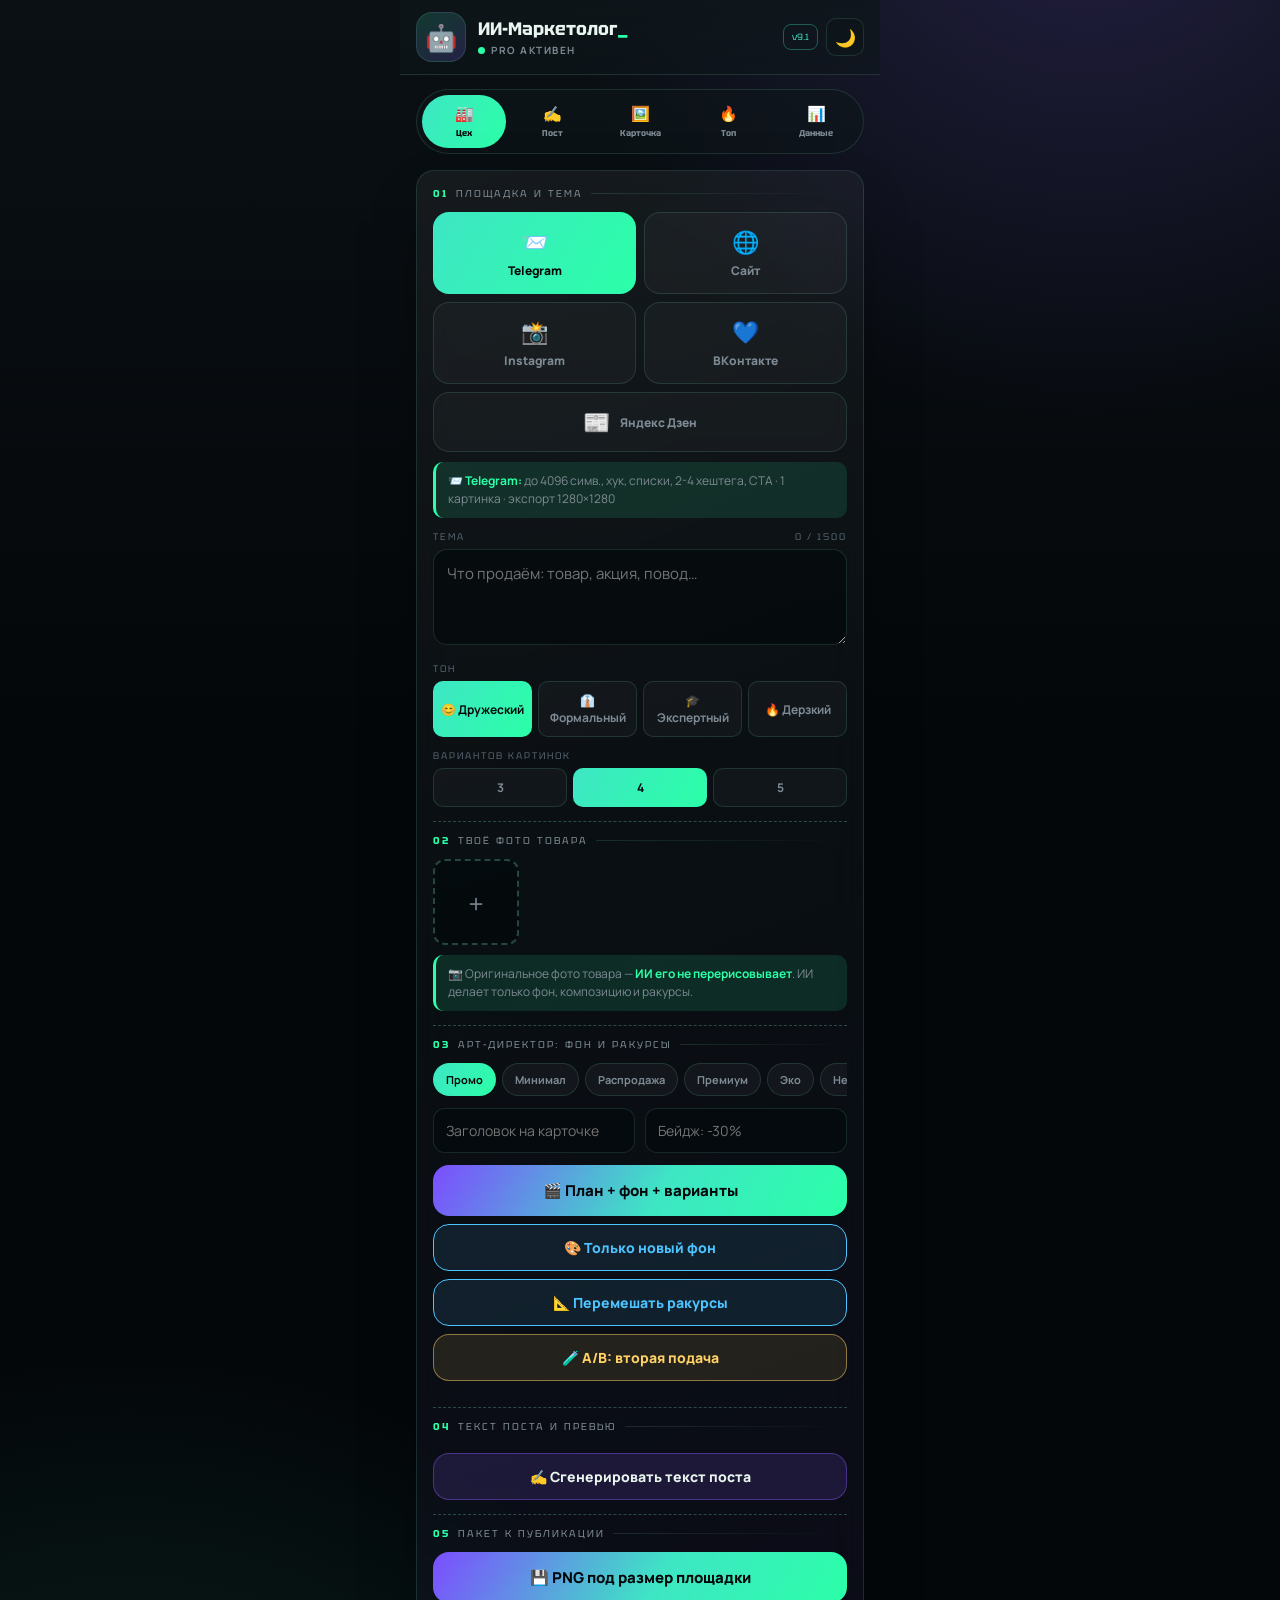
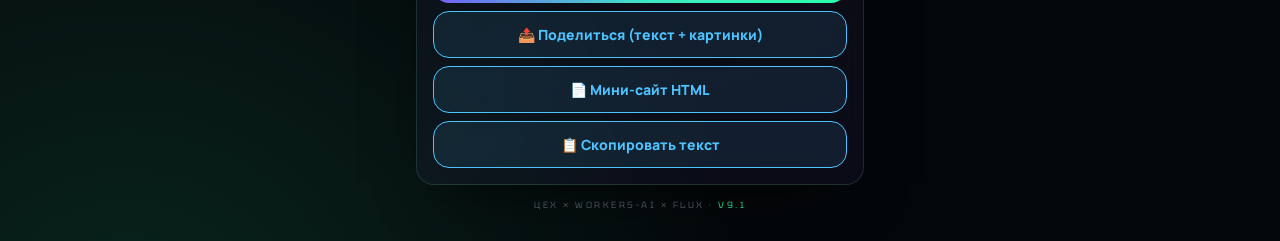
==== commit 98b91908: "Update index.html" ====
--- a/index.html
+++ b/index.html
@@ -4,7 +4,7 @@
 <meta charset="UTF-8">
 <meta name="viewport" content="width=device-width, initial-scale=1, viewport-fit=cover">
 <meta name="theme-color" content="#04070a">
-<title>ИИ-Маркетолог PRO v8.2</title>
+<title>ИИ-Маркетолог PRO v9.1</title>
 <link rel="preconnect" href="https://fonts.googleapis.com">
 <link href="https://fonts.googleapis.com/css2?family=Manrope:wght@400;600;700;800&family=Tektur:wght@500;700;800&display=swap" rel="stylesheet">
 <style>
@@ -25,42 +25,40 @@
 .ha{margin-left:auto;display:flex;gap:8px;align-items:center}
 .chip-v{font-family:var(--disp);font-size:9px;color:var(--teal);border:1px solid rgba(62,230,196,.35);padding:6px 8px;border-radius:8px}
 .tgl{width:38px;height:38px;border:1px solid var(--line);background:var(--glass);border-radius:10px;cursor:pointer;font-size:17px}
-.tabs{display:grid;grid-template-columns:repeat(4,1fr);gap:5px;padding:5px;margin-bottom:16px;border-radius:999px;background:var(--glass);border:1px solid var(--line)}
-.tb{display:flex;flex-direction:column;align-items:center;gap:3px;padding:10px 4px;font-family:var(--disp);font-size:9.5px;font-weight:700;color:var(--muted);background:none;border:none;border-radius:999px;cursor:pointer}
+.tabs{display:grid;grid-template-columns:repeat(5,1fr);gap:4px;padding:5px;margin-bottom:16px;border-radius:999px;background:var(--glass);border:1px solid var(--line)}
+.tb{display:flex;flex-direction:column;align-items:center;gap:3px;padding:9px 2px;font-family:var(--disp);font-size:8.5px;font-weight:700;color:var(--muted);background:none;border:none;border-radius:999px;cursor:pointer}
 .tb i{font-size:15px;font-style:normal}.tb.on{color:var(--bg0);background:linear-gradient(120deg,var(--teal),var(--neon))}
 .view{animation:vin .4s var(--ease)}.view[hidden]{display:none}
 .card{border-radius:18px;margin-bottom:14px;background:var(--card);border:1px solid var(--line);backdrop-filter:blur(18px);box-shadow:var(--sh);padding:16px;position:relative}
-.tag{display:flex;gap:8px;align-items:center;margin-bottom:14px;font-family:var(--disp);font-size:10px;letter-spacing:2px;text-transform:uppercase;color:var(--muted)}
+.tag{display:flex;gap:8px;align-items:center;margin-bottom:12px;font-family:var(--disp);font-size:10px;letter-spacing:2px;text-transform:uppercase;color:var(--muted)}
 .tag b{color:var(--neon)}.tag u{flex:1;height:1px;background:linear-gradient(90deg,var(--line),transparent);text-decoration:none}
 .tag button{font-family:var(--body);font-size:11px;font-weight:700;color:var(--teal);background:none;border:none;cursor:pointer}
 .lbl{display:flex;justify-content:space-between;margin:12px 0 6px;font-family:var(--disp);font-size:9.5px;letter-spacing:2px;text-transform:uppercase;color:var(--faint)}
-textarea{width:100%;min-height:104px;resize:vertical;padding:13px;border-radius:14px;font-size:15px;background:var(--inp);border:1px solid var(--line);color:var(--ink)}
+textarea{width:100%;min-height:96px;resize:vertical;padding:13px;border-radius:14px;font-size:15px;background:var(--inp);border:1px solid var(--line);color:var(--ink)}
 textarea:focus{outline:none;border-color:var(--neon)}textarea.err{border-color:var(--danger);animation:shk .4s}
 .sw{position:relative}select{width:100%;appearance:none;padding:13px 40px 13px 13px;border-radius:14px;font-size:15px;font-weight:600;background:var(--inp);border:1px solid var(--line);color:var(--ink)}
 select option{background:var(--bg1)}.sw:after{content:'';position:absolute;right:16px;top:50%;width:8px;height:8px;border-right:2px solid var(--neon);border-bottom:2px solid var(--neon);transform:translateY(-70%) rotate(45deg);pointer-events:none}
 input[type=text],input[type=password]{width:100%;padding:12px;border-radius:12px;border:1px solid var(--line);background:var(--inp);color:var(--ink);font-size:14px}
 input[type=text]:focus{outline:none;border-color:var(--neon)}
-.ob{display:flex;gap:6px;flex-wrap:wrap}.ob button{flex:1;min-width:64px;padding:10px 6px;font-size:12px;font-weight:700;color:var(--muted);background:rgba(255,255,255,.03);border:1px solid var(--line);border-radius:10px;cursor:pointer}
+.ob{display:flex;gap:6px;flex-wrap:wrap}.ob button{flex:1;min-width:56px;padding:10px 6px;font-size:12px;font-weight:700;color:var(--muted);background:rgba(255,255,255,.03);border:1px solid var(--line);border-radius:10px;cursor:pointer}
 .ob button.on{color:var(--bg0);background:linear-gradient(120deg,var(--teal),var(--neon));border-color:transparent}
 .fmtgrid{display:grid;grid-template-columns:repeat(2,1fr);gap:8px;margin-top:6px}
-.fmtbtn{position:relative;display:flex;flex-direction:column;align-items:center;gap:5px;padding:15px 8px;border-radius:16px;border:1px solid var(--line);background:rgba(255,255,255,.03);color:var(--muted);font-weight:800;font-size:12.5px;cursor:pointer;transition:transform .15s var(--ease),background .2s}
+.fmtbtn{position:relative;display:flex;flex-direction:column;align-items:center;gap:5px;padding:14px 8px;border-radius:16px;border:1px solid var(--line);background:rgba(255,255,255,.03);color:var(--muted);font-weight:800;font-size:12px;cursor:pointer;transition:transform .15s var(--ease),background .2s}
 .fmtbtn:active{transform:scale(.96)}
-.fmtbtn i{font-size:24px;font-style:normal}
-.fmtbtn.on{color:var(--bg0);background:linear-gradient(120deg,var(--teal),var(--neon));border-color:transparent;box-shadow:0 6px 18px -8px rgba(43,255,168,.6)}
+.fmtbtn i{font-size:22px;font-style:normal}
+.fmtbtn.on{color:var(--bg0);background:linear-gradient(120deg,var(--teal),var(--neon));border-color:transparent}
 .fmtbtn.wide{grid-column:1/-1;flex-direction:row;justify-content:center;gap:10px}
 .fmtbtn .bdg{position:absolute;top:7px;right:8px;font-size:9px;font-weight:800;background:var(--neon);color:var(--bg0);border-radius:999px;padding:2px 6px}
 .fmtbtn.on .bdg{background:var(--bg0);color:var(--neon)}
-.chips{display:flex;gap:8px;margin-top:12px;overflow-x:auto;scrollbar-width:none}.chips::-webkit-scrollbar{display:none}
-.chip{flex:none;font-size:12px;font-weight:700;color:var(--muted);background:none;border:1px dashed var(--line2);border-radius:9px;padding:8px 12px;cursor:pointer;white-space:nowrap}
-.chip:before{content:'> ';color:var(--neon)}
 .hint{margin-top:10px;padding:10px 12px;border-radius:10px;background:var(--neon-dim);border-left:3px solid var(--neon);font-size:12px;color:var(--muted);line-height:1.5}
 .hint b{color:var(--neon)}
-.cta{position:relative;display:flex;align-items:center;justify-content:center;gap:8px;width:100%;padding:16px;border:none;border-radius:16px;font-size:15px;font-weight:800;color:var(--bg0);cursor:pointer;background:linear-gradient(120deg,#7c4dff,var(--teal) 55%,var(--neon));margin-top:14px;overflow:hidden}
+.cta{position:relative;display:flex;align-items:center;justify-content:center;gap:8px;width:100%;padding:15px;border:none;border-radius:16px;font-size:15px;font-weight:800;color:var(--bg0);cursor:pointer;background:linear-gradient(120deg,#7c4dff,var(--teal) 55%,var(--neon));margin-top:12px;overflow:hidden}
 .cta:after{content:'';position:absolute;top:0;left:-70%;width:40%;height:100%;background:linear-gradient(100deg,transparent,rgba(255,255,255,.4),transparent);transform:skewX(-20deg);animation:sheen 3.5s infinite}
 .cta:disabled{opacity:.6;cursor:progress}.cta:disabled:after{animation:none}
-.cta2{width:100%;padding:14px;margin-top:8px;border-radius:16px;border:1px solid rgba(139,92,255,.4);background:var(--vio-dim);color:var(--ink);font-weight:800;font-size:14px;cursor:pointer}
+.cta2{width:100%;padding:13px;margin-top:8px;border-radius:16px;border:1px solid rgba(139,92,255,.4);background:var(--vio-dim);color:var(--ink);font-weight:800;font-size:14px;cursor:pointer}
 .cta2.busy{animation:gradPulse 1.4s ease-in-out infinite;border-color:var(--vio)}
-.cta3{width:100%;padding:14px;margin-top:8px;border-radius:16px;border:1px solid var(--info);background:var(--info-dim);color:var(--info);font-weight:800;font-size:14px;cursor:pointer}
+.cta3{width:100%;padding:13px;margin-top:8px;border-radius:16px;border:1px solid var(--info);background:var(--info-dim);color:var(--info);font-weight:800;font-size:14px;cursor:pointer}
+.cta4{width:100%;padding:13px;margin-top:8px;border-radius:16px;border:1px solid rgba(255,209,102,.5);background:rgba(255,209,102,.1);color:var(--gold);font-weight:800;font-size:14px;cursor:pointer}
 .bar{display:flex;align-items:center;gap:8px;padding:10px 12px;border-bottom:1px solid var(--line);background:rgba(3,9,11,.3);border-radius:18px 18px 0 0;margin:-16px -16px 14px}
 .lights{display:flex;gap:5px}.lights i{width:9px;height:9px;border-radius:50%;opacity:.6}.lights i:nth-child(1){background:var(--vio)}.lights i:nth-child(2){background:var(--teal)}.lights i:nth-child(3){background:var(--neon)}
 .fn{font-family:var(--disp);font-size:10px;color:var(--faint)}
@@ -70,8 +68,8 @@
 .rt{display:flex;gap:6px;margin-bottom:12px}.rt button{flex:1;padding:9px;font-size:12px;font-weight:700;color:var(--muted);background:rgba(255,255,255,.03);border:1px solid var(--line);border-radius:10px;cursor:pointer}
 .rt button.on{color:var(--neon);background:var(--neon-dim);border-color:var(--neon)}
 .out{font-size:15px;line-height:1.75;white-space:pre-wrap}
-.empty{padding:30px 16px;text-align:center;border:1px dashed var(--line2);border-radius:13px;color:var(--faint);font-size:14px}
-.ld{padding:28px;text-align:center}.ld .sp{width:32px;height:32px;margin:0 auto 12px;border-radius:50%;border:3px solid rgba(139,92,255,.3);border-top-color:var(--neon);animation:spin .8s linear infinite}
+.empty{padding:26px 16px;text-align:center;border:1px dashed var(--line2);border-radius:13px;color:var(--faint);font-size:13px}
+.ld{padding:24px;text-align:center}.ld .sp{width:32px;height:32px;margin:0 auto 12px;border-radius:50%;border:3px solid rgba(139,92,255,.3);border-top-color:var(--neon);animation:spin .8s linear infinite}
 .ld p{font-size:13px;color:var(--muted)}
 .meta{display:flex;flex-wrap:wrap;gap:7px;margin-top:14px;padding-top:12px;border-top:1px dashed var(--line2);font-size:11px;font-weight:600;color:var(--faint)}
 .meta b{color:var(--muted)}
@@ -86,6 +84,22 @@
 .ebox{margin-top:12px;padding:13px;border-radius:12px;background:var(--danger-dim);border:1px solid rgba(255,92,122,.35);color:#ffb7c3;font-size:13px;line-height:1.5}
 .ebox .ea{display:flex;gap:8px;margin-top:10px}.ebox .ea button{flex:1;padding:10px;border-radius:10px;border:1px solid var(--line);background:var(--inp);font-weight:700;font-size:13px;cursor:pointer;color:var(--ink)}
 .ebox .ea .p{background:var(--neon);color:var(--bg0);border-color:var(--neon)}
+.mgrid{display:grid;grid-template-columns:1fr 1fr;gap:8px;margin-top:12px}
+.mcell{position:relative;border-radius:12px;overflow:hidden;border:1px solid var(--line);background:var(--inp);aspect-ratio:1}
+.mcell img{width:100%;height:100%;object-fit:cover;display:block}
+.mcell .mb{position:absolute;right:6px;bottom:6px;display:flex;gap:4px}
+.mcell .mb button{width:30px;height:30px;border:none;border-radius:8px;background:rgba(0,0,0,.65);color:#fff;cursor:pointer;font-size:13px}
+.tplrow{display:flex;gap:6px;overflow-x:auto;scrollbar-width:none;margin-top:8px;padding-bottom:2px}
+.tplrow::-webkit-scrollbar{display:none}
+.tpl{flex:none;padding:8px 12px;border-radius:999px;border:1px solid var(--line);background:rgba(255,255,255,.04);font-size:11px;font-weight:700;color:var(--muted);cursor:pointer}
+.tpl.on{color:var(--bg0);background:linear-gradient(120deg,var(--teal),var(--neon));border-color:transparent}
+.wsec{border-top:1px dashed var(--line2);margin-top:14px;padding-top:12px}
+.pstrip{display:flex;gap:8px;overflow-x:auto;scrollbar-width:none;margin-top:8px}
+.pstrip::-webkit-scrollbar{display:none}
+.pstrip .pc{flex:none;width:86px;height:86px;border-radius:12px;overflow:hidden;position:relative;border:1px solid var(--line)}
+.pstrip .pc img{width:100%;height:100%;object-fit:cover}
+.pstrip .pc button{position:absolute;top:3px;right:3px;width:22px;height:22px;border:none;border-radius:6px;background:rgba(0,0,0,.7);color:#fff;font-size:10px;cursor:pointer}
+.pstrip .add{flex:none;width:86px;height:86px;border-radius:12px;border:2px dashed var(--line2);display:grid;place-items:center;font-size:24px;color:var(--muted);cursor:pointer;background:var(--inp)}
 .hero{border-radius:22px;padding:2px;background:conic-gradient(from var(--ang),var(--vio),var(--neon),var(--gold),var(--vio));animation:rot 6s linear infinite;margin-bottom:14px}
 .hero-in{border-radius:20px;background:var(--glass2);backdrop-filter:blur(20px);padding:18px 16px}
 .hero-h{display:flex;align-items:center;gap:10px}
@@ -108,8 +122,7 @@
 .posbadge{display:inline-grid;place-items:center;min-width:46px;height:46px;border-radius:12px;background:linear-gradient(135deg,var(--vio),var(--neon));color:var(--bg0);font-family:var(--disp);font-weight:800;font-size:16px}
 .hteaser{display:flex;gap:8px;overflow-x:auto;padding-bottom:4px;scrollbar-width:none}
 .hteaser::-webkit-scrollbar{display:none}
-.ht{flex:none;width:150px;padding:11px;border-radius:14px;background:rgba(255,255,255,.04);border:1px solid var(--line);cursor:pointer;transition:transform .15s var(--ease)}
-.ht:active{transform:scale(.96)}
+.ht{flex:none;width:150px;padding:11px;border-radius:14px;background:rgba(255,255,255,.04);border:1px solid var(--line);cursor:pointer}
 .ht .i{font-size:20px}
 .ht .t{font-size:11.5px;font-weight:600;color:var(--muted);margin-top:5px;display:-webkit-box;-webkit-line-clamp:2;-webkit-box-orient:vertical;overflow:hidden}
 .ht .d{font-size:9px;color:var(--faint);margin-top:5px}
@@ -137,9 +150,9 @@
 .da{display:flex;flex-direction:column;gap:9px}
 .db{display:flex;gap:12px;align-items:center;padding:13px;border-radius:12px;background:var(--inp);border:1px solid var(--line);cursor:pointer;font-size:14px;font-weight:700;text-align:left;color:var(--ink)}
 .db.danger{color:var(--danger)}
-.tr{display:flex;gap:10px;align-items:center;padding:10px 12px;border-radius:10px;background:var(--inp);border:1px solid var(--line);font-size:13px;font-weight:600;margin-top:6px}
-.tr.pass{border-color:rgba(43,255,168,.3)}.tr.fail{border-color:rgba(255,92,122,.4)}
-.tr .ts{margin-left:auto;font-weight:800;font-size:12px}.tr.pass .ts{color:var(--neon)}.tr.fail .ts{color:var(--danger)}
+.tr2{display:flex;gap:10px;align-items:center;padding:10px 12px;border-radius:10px;background:var(--inp);border:1px solid var(--line);font-size:13px;font-weight:600;margin-top:6px}
+.tr2.pass{border-color:rgba(43,255,168,.3)}.tr2.fail{border-color:rgba(255,92,122,.4)}
+.tr2 .ts{margin-left:auto;font-weight:800;font-size:12px}.tr2.pass .ts{color:var(--neon)}.tr2.fail .ts{color:var(--danger)}
 .ti{display:flex;gap:10px;align-items:center;padding:11px;border-radius:10px;background:var(--inp);border:1px solid var(--line);margin-top:8px}
 .ti span{flex:1;font-size:13px}.ti button{background:none;border:none;cursor:pointer;font-size:14px;width:26px;height:26px;border-radius:8px}
 .pv{padding:13px;border-radius:12px;background:var(--inp);border:1px solid var(--line)}
@@ -149,6 +162,8 @@
 .pv-in .cp{padding:10px 12px;font-size:13px;line-height:1.5}
 .pv-st p{line-height:1.6;font-size:14px}
 .pv-dz{background:#fff;color:#222;border-radius:12px;padding:14px}.pv-dz h4{font-size:16px;margin-bottom:8px}.pv-dz p{font-size:13px;line-height:1.6;color:#333}
+.pv .carr{display:flex;gap:6px;overflow-x:auto;scrollbar-width:none;margin-bottom:10px}.pv .carr::-webkit-scrollbar{display:none}
+.pv .carr img{flex:none;width:110px;height:110px;object-fit:cover;border-radius:10px;border:1px solid var(--line)}
 .foot{text-align:center;font-family:var(--disp);font-size:9px;letter-spacing:2.5px;text-transform:uppercase;color:var(--faint);margin-top:6px}
 .foot em{font-style:normal;color:var(--neon)}
 #toast{position:fixed;bottom:22px;left:50%;transform:translateX(-50%) translateY(90px);background:var(--glass2);border:1px solid var(--line);padding:12px 18px;border-radius:12px;font-size:13px;font-weight:700;opacity:0;transition:.3s var(--ease);z-index:100;max-width:90%;text-align:center;backdrop-filter:blur(10px)}
@@ -161,7 +176,7 @@
 .md .ma{display:flex;gap:10px}.md .ma button{flex:1;padding:12px;border-radius:10px;font-weight:700;cursor:pointer;border:1px solid var(--line);background:none;color:var(--ink)}
 .md .ma .c{background:var(--danger);border-color:var(--danger);color:#fff}
 @keyframes spin{to{transform:rotate(360deg)}}@keyframes vin{from{opacity:0;transform:translateY(16px)}}@keyframes rin{from{opacity:0;transform:translateX(-14px)}}@keyframes shk{20%,60%{transform:translateX(-5px)}40%,80%{transform:translateX(5px)}}@keyframes sheen{0%,55%{left:-70%}100%{left:130%}}@keyframes rot{to{--ang:360deg}}@keyframes flame{0%,100%{transform:scale(1)}50%{transform:scale(1.15) rotate(-4deg)}}@keyframes chipPulse{0%,100%{transform:scale(1);opacity:.8}50%{transform:scale(1.06);opacity:1}}@keyframes pop{0%{transform:scale(.7)}60%{transform:scale(1.12)}100%{transform:scale(1)}}@keyframes gradPulse{0%,100%{filter:brightness(1)}50%{filter:brightness(1.4)}}
-@media(max-width:340px){.tb span{display:none}}
+@media(max-width:360px){.tb span{display:none}}
 </style>
 </head>
 <body>
@@ -169,17 +184,69 @@
 <header class="head">
   <div class="tile">🤖</div>
   <div><h1>ИИ-Маркетолог<i>_</i></h1><p class="st"><i id="led"></i><span id="stx">PRO активен</span></p></div>
-  <div class="ha"><span class="chip-v">v8.2</span><button class="tgl" id="theme">🌙</button></div>
+  <div class="ha"><span class="chip-v">v9.1</span><button class="tgl" id="theme">🌙</button></div>
 </header>
 
 <nav class="tabs">
-  <button class="tb on" data-t="gen"><i>✍️</i><span>Генератор</span></button>
-  <button class="tb" data-t="week"><i>🔥</i><span>Топ недели</span></button>
-  <button class="tb" data-t="card"><i>🖼️</i><span>Карточки</span></button>
+  <button class="tb on" data-t="shop"><i>🏭</i><span>Цех</span></button>
+  <button class="tb" data-t="gen"><i>✍️</i><span>Пост</span></button>
+  <button class="tb" data-t="card"><i>🖼️</i><span>Карточка</span></button>
+  <button class="tb" data-t="week"><i>🔥</i><span>Топ</span></button>
   <button class="tb" data-t="data"><i>📊</i><span>Данные</span></button>
 </nav>
 
-<section class="view" id="v-gen">
+<!-- ============ ЦЕХ: конвейер из 5 шагов ============ -->
+<section class="view" id="v-shop">
+  <div class="card">
+    <div class="tag"><b>01</b> площадка и тема <u></u></div>
+    <div class="fmtgrid" id="wFmtGrid"></div>
+    <div class="hint" id="wRuleHint"></div>
+    <label class="lbl">Тема <span id="wCnt">0 / 1500</span></label>
+    <textarea id="wTopic" maxlength="1500" placeholder="Что продаём: товар, акция, повод…"></textarea>
+    <label class="lbl">Тон</label>
+    <div class="ob" id="wTones"><button class="on" data-v="friendly">😊 Дружеский</button><button data-v="formal">👔 Формальный</button><button data-v="expert">🎓 Экспертный</button><button data-v="bold">🔥 Дерзкий</button></div>
+    <label class="lbl">Вариантов картинок</label>
+    <div class="ob" id="wCount"><button data-n="3">3</button><button class="on" data-n="4">4</button><button data-n="5">5</button></div>
+
+    <div class="wsec">
+      <div class="tag"><b>02</b> твоё фото товара <u></u></div>
+      <div class="pstrip" id="wPhotos"><div class="add" id="wAdd">＋</div></div>
+      <input type="file" id="wFile" accept="image/*" multiple hidden>
+      <div class="hint">📷 Оригинальное фото товара — <b>ИИ его не перерисовывает</b>. ИИ делает только фон, композицию и ракурсы.</div>
+    </div>
+
+    <div class="wsec">
+      <div class="tag"><b>03</b> арт-директор: фон и ракурсы <u></u></div>
+      <div class="tplrow" id="wTplRow"></div>
+      <div class="row" style="align-items:stretch"><input type="text" id="wHead" placeholder="Заголовок на карточке"><input type="text" id="wBadge" placeholder="Бейдж: -30%"></div>
+      <button class="cta" id="wPlanBtn">🎬 План + фон + варианты</button>
+      <button class="cta3" id="wBgBtn">🎨 Только новый фон</button>
+      <button class="cta3" id="wShufBtn">📐 Перемешать ракурсы</button>
+      <button class="cta4" id="wAbBtn">🧪 A/B: вторая подача</button>
+      <div class="ld" id="wLd" hidden><div class="sp"></div><p id="wLdT">Считаю композицию…</p></div>
+      <div class="mgrid" id="wGrid"></div>
+      <div class="schips" id="wSetChip" hidden></div>
+    </div>
+
+    <div class="wsec">
+      <div class="tag"><b>04</b> текст поста и превью <u></u></div>
+      <button class="cta2" id="wTextBtn">✍️ Сгенерировать текст поста</button>
+      <textarea id="wTextEdit" hidden placeholder="Здесь можно поправить текст перед публикацией…"></textarea>
+      <div class="pv" id="wPrev" hidden></div>
+    </div>
+
+    <div class="wsec">
+      <div class="tag"><b>05</b> пакет к публикации <u></u></div>
+      <button class="cta" id="wDlPng">💾 PNG под размер площадки</button>
+      <button class="cta3" id="wShare">📤 Поделиться (текст + картинки)</button>
+      <button class="cta3" id="wDlSite">📄 Мини-сайт HTML</button>
+      <button class="cta3" id="wCpTxt">📋 Скопировать текст</button>
+    </div>
+  </div>
+</section>
+
+<!-- ============ БЫСТРЫЙ ПОСТ ============ -->
+<section class="view" id="v-gen" hidden>
   <div class="card">
     <div class="tag"><b>01</b> тема и площадка <u></u></div>
     <label class="lbl">Тема <span id="cnt">0 / 1500</span></label>
@@ -191,11 +258,6 @@
     <div class="ob" id="tones"><button class="on" data-v="friendly">😊 Дружеский</button><button data-v="formal">👔 Формальный</button><button data-v="expert">🎓 Экспертный</button><button data-v="bold">🔥 Дерзкий</button></div>
     <label class="lbl">Длина</label>
     <div class="ob" id="lens"><button data-v="short">Коротко</button><button class="on" data-v="medium">Средне</button><button data-v="long">Развёрнуто</button></div>
-    <div class="chips">
-      <button class="chip" data-f="Открытие кофейни в центре города">кофейня</button>
-      <button class="chip" data-f="Скидки 30% на маникюр до конца недели">маникюр</button>
-      <button class="chip" data-f="Новое поступление кроссовок Adidas">кроссовки</button>
-    </div>
     <button class="cta" id="go">✨ Сгенерировать</button>
     <button class="cta3" id="go2">⚡ 2 варианта (A/B)</button>
     <button class="cta2" id="goAll">🚀 Кампания: все 5 площадок</button>
@@ -224,6 +286,32 @@
   </div>
 </section>
 
+<!-- ============ КАРТОЧКА ============ -->
+<section class="view" id="v-card" hidden>
+  <div class="card">
+    <div class="tag"><b>04</b> фото товара + дизайн <u></u></div>
+    <div class="drops">
+      <div class="dz" id="dzP"><div class="di">📷</div><div class="dt">Фото товара</div><div class="dh">реальное фото</div><input type="file" id="fP" accept="image/*"></div>
+      <div class="dz" id="dzD"><div class="di">🎨</div><div class="dt">Дизайн / фон</div><div class="dh">необязательно</div><input type="file" id="fD" accept="image/*"></div>
+    </div>
+    <div class="hint">💡 Товар = твоё <b>реальное фото</b>. Фон = твой дизайн или нейросеть.</div>
+    <button class="cta3" id="bgBtn">🎨 Сгенерировать фон через ИИ</button>
+    <div class="ld" id="bgLd" hidden><div class="sp"></div><p>Рисую фон…</p></div>
+  </div>
+  <div class="card">
+    <div class="tag"><b>05</b> сборка карточки <u></u></div>
+    <div class="ob" id="lays"><button class="on" data-l="sq">⬛ Квадрат</button><button data-l="ci">⭕ Круг</button><button data-l="sp">◧ Дизайн слева</button></div>
+    <div class="row"><label>Размер</label><input type="range" id="rS" min="30" max="95" value="70"></div>
+    <div class="row"><label>Скругление</label><input type="range" id="rR" min="0" max="180" value="36"></div>
+    <div class="row"><label>Сдвиг</label><input type="range" id="rO" min="-250" max="250" value="-60"></div>
+    <div class="row" style="align-items:stretch"><input type="text" id="tT" placeholder="Название"><input type="text" id="tP" placeholder="Цена"></div>
+    <div class="row" style="align-items:stretch"><input type="text" id="tB" placeholder="Бейдж: -30%"><div class="sw"><select id="tPan"><option value="dark">Тёмная панель</option><option value="light">Светлая</option><option value="none">Без панели</option></select></div></div>
+    <canvas id="cv" width="1080" height="1080"></canvas>
+    <button class="cta" id="dlCv">💾 Скачать карточку PNG</button>
+  </div>
+</section>
+
+<!-- ============ ТОП НЕДЕЛИ ============ -->
 <section class="view" id="v-week" hidden>
   <div class="hero"><div class="hero-in">
     <div class="hero-h"><span class="fl">🔥</span><h2>Топ-10 товаров за неделю</h2><span class="week-chip" id="wrange">—</span></div>
@@ -243,30 +331,7 @@
   </div></div>
 </section>
 
-<section class="view" id="v-card" hidden>
-  <div class="card">
-    <div class="tag"><b>04</b> фото товара + дизайн <u></u></div>
-    <div class="drops">
-      <div class="dz" id="dzP"><div class="di">📷</div><div class="dt">Фото товара</div><div class="dh">реальное фото</div><input type="file" id="fP" accept="image/*"></div>
-      <div class="dz" id="dzD"><div class="di">🎨</div><div class="dt">Дизайн / фон</div><div class="dh">необязательно</div><input type="file" id="fD" accept="image/*"></div>
-    </div>
-    <div class="hint">💡 Товар = твоё <b>реальное фото</b> (никогда не «нарисовано»). Фон = твой дизайн или нейросеть.</div>
-    <button class="cta3" id="bgBtn">🎨 Сгенерировать фон через ИИ</button>
-    <div class="ld" id="bgLd" hidden><div class="sp"></div><p>Рисую фон…</p></div>
-  </div>
-  <div class="card">
-    <div class="tag"><b>05</b> сборка карточки <u></u></div>
-    <div class="ob" id="lays"><button class="on" data-l="sq">⬛ Квадрат</button><button data-l="ci">⭕ Круг</button><button data-l="sp">◧ Дизайн слева</button></div>
-    <div class="row"><label>Размер</label><input type="range" id="rS" min="30" max="95" value="70"></div>
-    <div class="row"><label>Скругление</label><input type="range" id="rR" min="0" max="180" value="36"></div>
-    <div class="row"><label>Сдвиг</label><input type="range" id="rO" min="-250" max="250" value="-60"></div>
-    <div class="row" style="align-items:stretch"><input type="text" id="tT" placeholder="Название"><input type="text" id="tP" placeholder="Цена"></div>
-    <div class="row" style="align-items:stretch"><input type="text" id="tB" placeholder="Бейдж: -30%"><div class="sw"><select id="tPan"><option value="dark">Тёмная панель</option><option value="light">Светлая</option><option value="none">Без панели</option></select></div></div>
-    <canvas id="cv" width="1080" height="1080"></canvas>
-    <button class="cta" id="dlCv">💾 Скачать карточку PNG</button>
-  </div>
-</section>
-
+<!-- ============ ДАННЫЕ ============ -->
 <section class="view" id="v-data" hidden>
   <div class="card">
     <div class="tag"><b>06</b> статистика <u></u></div>
@@ -279,7 +344,7 @@
   </div>
   <div class="card">
     <div class="tag"><b>07</b> подключение ИИ (гибрид) <u></u></div>
-    <div class="hint">🔗 Worker URL + токен. Без Worker всё работает через Pollinations + офлайн.</div>
+    <div class="hint">🔗 Worker URL + токен. Воркер даёт текст (Workers AI → OpenRouter) и картинки (Flux → SDXL).</div>
     <div class="row" style="margin-top:10px"><input type="text" id="wUrl" placeholder="https://…workers.dev"></div>
     <div class="row"><input type="password" id="wTok" placeholder="APP_TOKEN"></div>
     <button class="cta2" id="wSave">💾 Сохранить подключение</button>
@@ -300,7 +365,7 @@
   </div>
 </section>
 
-<footer class="foot">deepseek × pollinations × offline · <em>v8.2</em></footer>
+<footer class="foot">цех × workers-ai × flux · <em>v9.1</em></footer>
 </main>
 <div id="toast"></div>
 <div class="mo" id="mo"><div class="md"><h3 id="moT"></h3><p id="moX"></p><div class="ma"><button id="moN">Отмена</button><button class="c" id="moY">Удалить</button></div></div></div>
@@ -312,14 +377,23 @@
 const K={h:'aim7-hist',t:'aim7-tpl',a:'aim7-ana',th:'aim7-th',w:'aim7-worker',wt:'aim7-wtoken',wk:'aim7-week'};
 const SYS='Ты — профессиональный копирайтер. Отвечай ТОЛЬКО готовым текстом на русском, без комментариев.';
 const RULES={
-tg:{n:'Telegram',i:'📨',s:'до 4096 симв., хук, списки, 2-4 хештега, CTA-реакция',f:'generated_tg.txt',k:'creative',p:'ПЛОЩАДКА: Telegram.\nЛИМИТ: 600-1200 символов.\nСТРУКТУРА: 1) хук с эмодзи; 2) 2-3 абзаца по 1-3 строки; 3) список с эмодзи-маркерами; 4) призыв поставить реакцию; 5) 2-4 хештега.\nСТИЛЬ: разговорный, энергичный.\nЗАПРЕЩЕНО: простыни, >5 хештегов, таблицы.'},
-site:{n:'Сайт',i:'🌐',s:'800-1500 симв., SEO, без эмодзи, CTA-заявка',f:'generated_site.txt',k:'struct',p:'ПЛОЩАДКА: сайт (SEO-описание).\nЛИМИТ: 800-1500 символов.\nСТРУКТУРА: заголовок с ключом; вводный абзац; подзаголовок «Преимущества» + 3-5 пунктов; абзац доверия с цифрами; призыв оставить заявку.\nЗАПРЕЩЕНО: эмодзи, хештеги, КАПС, ссылки.'},
-insta:{n:'Instagram',i:'📸',s:'до 2200 симв., хук-интрига, 5-7 хештегов',f:'generated_insta.txt',k:'creative',p:'ПЛОЩАДКА: Instagram.\nЛИМИТ: 700-1200 символов.\nСТРУКТУРА: 1) хук с интригой; 2) 3-5 абзацев по 1-2 строки с эмодзи; 3) нумерованный список; 4) призыв: комментарий/сохранение; 5) фраза «ссылка в шапке профиля»; 6) ровно 5-7 хештегов.\nЗАПРЕЩЕНО: кликабельные ссылки, >8 хештегов.'},
-vk:{n:'ВКонтакте',i:'💙',s:'до 2000 симв., тон сообщества, опрос',f:'generated_vk.txt',k:'creative',p:'ПЛОЩАДКА: ВКонтакте.\nЛИМИТ: 800-1500 символов.\nСТРУКТУРА: 1) заголовок-новость с 1-2 эмодзи; 2) приветствие сообщества; 3) факты с галочками; 4) призывы лайк/репост/комментарий с новой строки; 5) анонс опроса; 6) 2-3 хештега.\nЗАПРЕЩЕНО: капс-заголовки, >6 эмодзи-блоков.'},
-dzen:{n:'Яндекс Дзен',i:'📰',s:'1500-2500 симв., подзаголовки, БЕЗ ссылок/эмодзи',f:'generated_dzen.txt',k:'struct',p:'ПЛОЩАДКА: Яндекс Дзен.\nЛИМИТ: 1500-2500 символов.\nСТРУКТУРА: 1) заголовок до 100 символов без кликбейта; 2) лид; 3) 3-4 раздела с подзаголовками; 4) разбор ошибок; 5) вывод; 6) мягкий призыв лайк+подписка.\nСТИЛЬ: экспертный сторителлинг.\nЗАПРЕЩЕНО: ссылки, хештеги, эмодзи, «купи».'}};
+tg:{n:'Telegram',i:'📨',img:1,istyle:'яркий баннер для мессенджера, сочный свет',size:[1280,1280],s:'до 4096 симв., хук, списки, 2-4 хештега, CTA · 1 картинка',f:'generated_tg.txt',k:'creative',p:'ПЛОЩАДКА: Telegram.\nЛИМИТ: 600-1200 символов.\nСТРУКТУРА: 1) хук с эмодзи; 2) 2-3 абзаца по 1-3 строки; 3) список с эмодзи-маркерами; 4) призыв поставить реакцию; 5) 2-4 хештега.\nСТИЛЬ: разговорный, энергичный.\nЗАПРЕЩЕНО: простыни, >5 хештегов, таблицы.'},
+site:{n:'Сайт',i:'🌐',img:3,istyle:'презентационные фото для лендинга, студийный свет',size:[1600,900],s:'800-1500 симв., SEO, без эмодзи, CTA · 3 картинки',f:'generated_site.txt',k:'struct',p:'ПЛОЩАДКА: сайт (SEO-описание).\nЛИМИТ: 800-1500 символов.\nСТРУКТУРА: заголовок с ключом; вводный абзац; подзаголовок «Преимущества» + 3-5 пунктов; абзац доверия с цифрами; призыв оставить заявку.\nЗАПРЕЩЕНО: эмодзи, хештеги, КАПС, ссылки.'},
+insta:{n:'Instagram',i:'📸',img:4,istyle:'эстетичные lifestyle-кадры для карусели, тёплые тона',size:[1080,1350],s:'до 2200 симв., хук-интрига, 5-7 хештегов · карусель 4 картинки',f:'generated_insta.txt',k:'creative',p:'ПЛОЩАДКА: Instagram.\nЛИМИТ: 700-1200 символов.\nСТРУКТУРА: 1) хук с интригой; 2) 3-5 абзацев по 1-2 строки с эмодзи; 3) нумерованный список; 4) призыв: комментарий/сохранение; 5) фраза «ссылка в шапке профиля»; 6) ровно 5-7 хештегов.\nЗАПРЕЩЕНО: кликабельные ссылки, >8 хештегов.'},
+vk:{n:'ВКонтакте',i:'💙',img:2,istyle:'фото для ленты сообщества, дружелюбная атмосфера',size:[1200,1200],s:'до 2000 симв., тон сообщества, опрос · 2 картинки',f:'generated_vk.txt',k:'creative',p:'ПЛОЩАДКА: ВКонтакте.\nЛИМИТ: 800-1500 символов.\nСТРУКТУРА: 1) заголовок-новость с 1-2 эмодзи; 2) приветствие сообщества; 3) факты с галочками; 4) призывы лайк/репост/комментарий с новой строки; 5) анонс опроса; 6) 2-3 хештега.\nЗАПРЕЩЕНО: капс-заголовки, >6 эмодзи-блоков.'},
+dzen:{n:'Яндекс Дзен',i:'📰',img:2,istyle:'иллюстрации к статье, редакционная фотография',size:[1200,800],s:'1500-2500 симв., подзаголовки, БЕЗ ссылок/эмодзи · 2 картинки',f:'generated_dzen.txt',k:'struct',p:'ПЛОЩАДКА: Яндекс Дзен.\nЛИМИТ: 1500-2500 символов.\nСТРУКТУРА: 1) заголовок до 100 символов без кликбейта; 2) лид; 3) 3-4 раздела с подзаголовками; 4) разбор ошибок; 5) вывод; 6) мягкий призыв лайк+подписка.\nСТИЛЬ: экспертный сторителлинг.\nЗАПРЕЩЕНО: ссылки, хештеги, эмодзи, «купи».'}};
 const TONES={friendly:'дружеский',formal:'формальный',expert:'экспертный',bold:'дерзкий'};
 const LENS={short:'короткий',medium:'средний',long:'развёрнутый'};
 const PHR=['Читаю правила площадки…','Строю хук…','Расставляю акценты…','Полирую текст…'];
+const TPLS=[
+{n:'Промо',bg:'яркий промо-фон с геометрическими фигурами и неоновыми акцентами'},
+{n:'Минимал',bg:'чистый светло-серый студийный фон с мягкой тенью'},
+{n:'Распродажа',bg:'красно-жёлтый фон распродажи с ценниками и конфетти'},
+{n:'Премиум',bg:'тёмный бархатный фон с золотыми частицами, драматический свет'},
+{n:'Эко',bg:'эко-фон: крафт, зелёные листья, мягкий дневной свет'},
+{n:'Неон',bg:'тёмный фон с неоновыми линиями и свечением'},
+{n:'Студия',bg:'белая циклорама, студийный софтбокс, чёткая тень'},
+{n:'Праздник',bg:'праздничный фон с гирляндами и тёплым боке'}];
 
 const esc=t=>{const d=document.createElement('div');d.textContent=String(t==null?'':t);return d.innerHTML};
 let tT;const toast=(m,k='ok',d=3200)=>{const t=$('#toast');t.textContent=m;t.className='show '+k;clearTimeout(tT);tT=setTimeout(()=>t.className='',d)};
@@ -332,20 +406,25 @@
 const sent=t=>{const P=['отличный','прекрасный','лучший','идеальный','супер','рекомендую','люблю','нравится','качественный','удобный','выгодный','красивый'],N=['плохой','ужасный','худший','разочарован','брак','проблема','дорогой','скучный'];const l=(t||'').toLowerCase();let p=0,n=0;P.forEach(w=>l.includes(w)&&p++);N.forEach(w=>l.includes(w)&&n++);return!p&&!n?{t:'neutral',l:'Нейтральный',i:'⚪'}:p>n?{t:'positive',l:'Позитивный',i:'😊'}:n>p?{t:'negative',l:'Негативный',i:'😟'}:{t:'neutral',l:'Смешанный',i:'⚪'}};
 const fd=ts=>{try{const d=new Date(ts);return d.toLocaleDateString('ru-RU',{day:'numeric',month:'short'})+' '+d.toLocaleTimeString('ru-RU',{hour:'2-digit',minute:'2-digit'})}catch(e){return''}};
 const dl=(c,n,tp)=>{const b=new Blob([c],{type:tp}),u=URL.createObjectURL(b),a=document.createElement('a');a.href=u;a.download=n;a.click();URL.revokeObjectURL(u)};
-const comp=f=>new Promise((res,rej)=>{const r=new FileReader();r.onload=e=>{const im=new Image();im.onload=()=>{const c=document.createElement('canvas');let{width:w,height:h}=im;const M=1200;if(w>h&&w>M){h=h*M/w;w=M}else if(h>=w&&h>M){w=w*M/h;h=M}c.width=w;c.height=h;c.getContext('2d').drawImage(im,0,0,w,h);res(c.toDataURL('image/jpeg',.86))};im.onerror=rej;im.src=e.target.result};r.onerror=rej;r.readAsDataURL(f)});
+const loadImg=src=>new Promise((res,rej)=>{const im=new Image();im.crossOrigin='anonymous';im.onload=()=>res(im);im.onerror=rej;im.src=src});
+const comp=f=>new Promise((res,rej)=>{const r=new FileReader();r.onload=e=>{const im=new Image();im.onload=()=>{const c=document.createElement('canvas');let{width:w,height:h}=im;const M=1400;if(w>h&&w>M){h=h*M/w;w=M}else if(h>=w&&h>M){w=w*M/h;h=M}c.width=w;c.height=h;c.getContext('2d').drawImage(im,0,0,w,h);res(c.toDataURL('image/jpeg',.88))};im.onerror=rej;im.src=e.target.result};r.onerror=rej;r.readAsDataURL(f)});
 const days5=()=>{const a=[];for(let i=4;i>=0;i--){const d=new Date(Date.now()-i*864e5);a.push(d.toLocaleDateString('ru-RU',{day:'2-digit',month:'2-digit'}))}return a};
 const DAYS=days5();
 const hash=s=>{let h=0;for(let i=0;i<s.length;i++)h=(h*31+s.charCodeAt(i))|0;return Math.abs(h)};
 const synth=(name,base)=>{const h=hash(name);const t=[];let v=base||(400+h%3600);for(let i=0;i<5;i++){v=Math.max(50,v*(0.86+((h>>(i*3))%30)/100));t.push(Math.round(v))}return t};
-
-const AI={last:'—',
+const parseJSON=t=>{const m=(t||'').match(/\[[\s\S]*\]|\{[\s\S]*\}/);if(!m)return null;try{return JSON.parse(m[0])}catch(e){return null}};
+
+const AI={last:'—',lastImg:'—',
 cfg:()=>({w:(ls(K.w)||'').trim(),tok:ls(K.wt)||'market2026'}),
 async worker(p,sys,kind){const{w,tok}=this.cfg();if(!w)throw new Error('worker не настроен');
  const r=await fetch(w,{method:'POST',headers:{'Content-Type':'application/json','x-app-token':tok},body:JSON.stringify({prompt:p,system:sys,kind})});
  const d=await r.json().catch(()=>({}));
  if(!r.ok||d.error)throw new Error(d.error||('worker '+r.status));
- this.last=d.provider||'ИИ';
- return d.text},
+ this.last=d.provider||'ИИ';return d.text},
+async image(p){const{w,tok}=this.cfg();
+ if(w){try{const r=await fetch(w,{method:'POST',headers:{'Content-Type':'application/json','x-app-token':tok},body:JSON.stringify({action:'image',prompt:p})});const d=await r.json().catch(()=>({}));if(r.ok&&d.image){this.lastImg=d.provider||'ИИ';return d.image}}catch(e){}}
+ this.lastImg='pollinations-img';
+ return 'https://image.pollinations.ai/prompt/'+encodeURIComponent(p)+'?width=1024&height=1024&nologo=true&seed='+(Date.now()%1000000)},
 async poli(p){
  try{const r=await fetch('https://text.pollinations.ai/openai',{method:'POST',headers:{'Content-Type':'application/json'},body:JSON.stringify({model:'openai',messages:[{role:'system',content:SYS},{role:'user',content:p}],seed:Date.now(),referrer:'dorinvest13-spec.github.io'})});
   if(r.ok){let t=await r.text();try{const j=JSON.parse(t);if(j.choices)t=j.choices[0].message.content}catch(e){}if(t&&t.trim()){this.last='pollinations';return t.trim()}}}catch(e){}
@@ -353,8 +432,7 @@
  if(!g.ok)throw new Error('pollinations HTTP '+g.status);
  const t=await g.text();if(!t.trim())throw new Error('pollinations пусто');
  this.last='pollinations';return t.trim()},
-async text(p,sys,kind){
- const{w}=this.cfg();
+async text(p,sys,kind){const{w}=this.cfg();
  if(w){try{return await this.worker(p,sys,kind)}catch(e){console.warn('worker fail:',e.message)}}
  return await this.poli(p)}};
 
@@ -365,62 +443,181 @@
 setTh(ls(K.th)||'dark');$('#theme').onclick=()=>setTh(document.documentElement.getAttribute('data-theme')==='dark'?'light':'dark');
 const onl=()=>{$('#led').classList.toggle('off',!navigator.onLine);$('#stx').textContent=navigator.onLine?'PRO активен':'Офлайн'};
 onl();addEventListener('online',onl);addEventListener('offline',onl);
-
 $$('.tb').forEach(b=>b.onclick=()=>{$$('.tb').forEach(x=>x.classList.toggle('on',x===b));$$('.view').forEach(v=>v.hidden=v.id!=='v-'+b.dataset.t);if(b.dataset.t==='data')renderDash();scrollTo({top:0,behavior:RM?'auto':'smooth'})});
 
-/* ===== КНОПКИ-ПЛОЩАДКИ ===== */
-$('#fmtGrid').innerHTML=Object.keys(RULES).map(f=>`<button class="fmtbtn ${f==='dzen'?'wide':''}" data-f="${f}"><i>${RULES[f].i}</i><span>${RULES[f].n}</span><span class="bdg" hidden>✅ есть текст</span></button>`).join('');
-const syncFmt=()=>{$$('#fmtGrid .fmtbtn').forEach(b=>b.classList.toggle('on',b.dataset.f===S.fmt));$('#fn').textContent=RULES[S.fmt].f;hint()};
+/* ===== общие кнопки площадок ===== */
+const fmtHTML=Object.keys(RULES).map(f=>`<button class="fmtbtn ${f==='dzen'?'wide':''}" data-f="${f}"><i>${RULES[f].i}</i><span>${RULES[f].n}</span><span class="bdg" hidden>✅</span></button>`).join('');
+$('#fmtGrid').innerHTML=fmtHTML;$('#wFmtGrid').innerHTML=fmtHTML;
+const syncFmt=()=>{$$('.fmtbtn').forEach(b=>b.classList.toggle('on',b.dataset.f===S.fmt));
+ $('#fn').textContent=RULES[S.fmt].f;
+ const r=RULES[S.fmt];
+ $('#ruleHint').innerHTML=`<b>${r.i} ${r.n}:</b> ${esc(r.s)}`;
+ $('#wRuleHint').innerHTML=`<b>${r.i} ${r.n}:</b> ${esc(r.s)} · экспорт ${r.size[0]}×${r.size[1]}`};
 const updBadges=()=>{const has={};S.hist.forEach(x=>{if(!has[x.fmt])has[x.fmt]=1});$$('#fmtGrid .fmtbtn').forEach(b=>{b.querySelector('.bdg').hidden=!has[b.dataset.f]})};
-const setFmt=(f,openLatest)=>{S.fmt=f;syncFmt();
- if(openLatest){const h=S.hist.find(x=>x.fmt===f);
-  if(h){S.text=h.text;$('#empty').hidden=true;$('#rtabs').hidden=false;$('#out').hidden=false;tab('t');$('#out').textContent=h.text;pv(f,h.text);pa(h.text);$('#cp').disabled=$('#dl').disabled=false;$('#star').hidden=false;toast('Открыт текст: '+RULES[f].i+' '+RULES[f].n)}}};
-$('#fmtGrid').onclick=e=>{const b=e.target.closest('.fmtbtn');if(b)setFmt(b.dataset.f,true)};
-
-const hint=()=>{const r=RULES[S.fmt];$('#ruleHint').innerHTML=`<b>${r.i} ${r.n}:</b> ${esc(r.s)}`};
+const setFmt=f=>{S.fmt=f;syncFmt();
+ const h=S.hist.find(x=>x.fmt===f);
+ if(h){S.text=h.text;$('#empty').hidden=true;$('#rtabs').hidden=false;$('#out').hidden=false;tab('t');$('#out').textContent=h.text;pv(f,h.text,[]);pa(h.text);$('#cp').disabled=$('#dl').disabled=false;$('#star').hidden=false}};
+$$('.fmtgrid').forEach(g=>g.onclick=e=>{const b=e.target.closest('.fmtbtn');if(!b)return;
+ if(g.id==='wFmtGrid'){S.fmt=b.dataset.f;syncFmt()}
+ else setFmt(b.dataset.f)});
 syncFmt();
-$('#topic').oninput=e=>{$('#cnt').textContent=e.target.value.length+' / 1500';e.target.classList.remove('err')};
-const pick=(sel,key)=>{$(sel).onclick=e=>{const b=e.target.closest('button');if(!b)return;$$(sel+' button').forEach(x=>x.classList.toggle('on',x===b));S[key]=b.dataset.v}};
-pick('#tones','tone');pick('#lens','len');
-$$('.chip[data-f]').forEach(c=>c.onclick=()=>{$('#topic').value=c.dataset.f;$('#topic').dispatchEvent(new Event('input'));$('#topic').focus()});
+
+/* ================= ЦЕХ ================= */
+const W={photos:[],nvar:4,tpl:0,set:'A',sets:{A:null,B:null},text:''};
+$('#wTplRow').innerHTML=TPLS.map((t,i)=>`<button class="tpl ${i===0?'on':''}" data-i="${i}">${t.n}</button>`).join('');
+$('#wTplRow').onclick=e=>{const b=e.target.closest('.tpl');if(!b)return;$$('#wTplRow .tpl').forEach(x=>x.classList.toggle('on',x===b));W.tpl=+b.dataset.i;toast('Шаблон: '+TPLS[W.tpl].n,'info')};
+$('#wTopic').oninput=e=>{$('#wCnt').textContent=e.target.value.length+' / 1500';e.target.classList.remove('err')};
+const wpick=(sel,key)=>{$(sel).onclick=e=>{const b=e.target.closest('button');if(!b)return;$$(sel+' button').forEach(x=>x.classList.toggle('on',x===b));S[key]=b.dataset.v}};
+wpick('#wTones','tone');
+$('#wCount').onclick=e=>{const b=e.target.closest('button');if(!b)return;$$('#wCount button').forEach(x=>x.classList.toggle('on',x===b));W.nvar=+b.dataset.n};
+$('#wAdd').onclick=()=>$('#wFile').click();
+$('#wFile').onchange=async e=>{for(const f of Array.from(e.target.files).slice(0,3-W.photos.length)){if(!f.type.startsWith('image/'))continue;try{W.photos.push(await comp(f))}catch(err){}}e.target.value='';renderPhotos()};
+function renderPhotos(){const s=$('#wPhotos');s.querySelectorAll('.pc').forEach(x=>x.remove());
+ W.photos.forEach((p,i)=>{const d=document.createElement('div');d.className='pc';d.innerHTML=`<img src="${p}"><button data-x="${i}">✕</button>`;s.prepend(d)});
+ s.onclick=e=>{const b=e.target.closest('[data-x]');if(b){W.photos.splice(+b.dataset.x,1);renderPhotos()}}}
+const curSet=()=>W.sets[W.set];
+const setCur=v=>{W.sets[W.set]=v};
+const rndTr=()=>({layout:['sq','ci','sp'][Math.random()*3|0],scale:+(0.95+Math.random()*0.7).toFixed(2),ox:Math.round(-120+Math.random()*240),oy:Math.round(-120+Math.random()*240),rot:Math.round(-8+Math.random()*16)});
+function scene(ctx,Wd,Hd,v,st){
+ ctx.clearRect(0,0,Wd,Hd);
+ const bg=v.bgImg||st.bgImg;
+ if(bg)coverI(ctx,bg,0,0,Wd,Hd);
+ else{const g=ctx.createLinearGradient(0,0,Wd,Hd);g.addColorStop(0,'#12241c');g.addColorStop(1,'#1a1030');ctx.fillStyle=g;ctx.fillRect(0,0,Wd,Hd)}
+ const photo=st.photos[v.pi%st.photos.length];
+ const k=Wd/1080;
+ if(v.layout==='sp'){const lw=Wd*.45;
+  if(photo)coverI(ctx,photo,lw,0,Wd-lw,Hd);
+  ctx.fillStyle='rgba(0,0,0,.25)';ctx.fillRect(lw-4,0,4,Hd);
+ }else{
+  const s=Wd*(v.scale||1)*.62,x=(Wd-s)/2+(v.ox||0)*k,y=(Hd-s)/2+(v.oy||0)*k;
+  ctx.save();ctx.translate(x+s/2,y+s/2);ctx.rotate((v.rot||0)*Math.PI/180);
+  ctx.shadowColor='rgba(0,0,0,.45)';ctx.shadowBlur=40*k;ctx.fillStyle='#fff';
+  if(v.layout==='ci'){ctx.beginPath();ctx.arc(0,0,s/2,0,7);ctx.fill()}else{rrp(ctx,-s/2,-s/2,s,s,36*k);ctx.fill()}
+  ctx.shadowBlur=0;
+  if(photo){ctx.save();if(v.layout==='ci'){ctx.beginPath();ctx.arc(0,0,s/2,0,7);ctx.clip()}else{rrp(ctx,-s/2,-s/2,s,s,36*k);ctx.clip()}coverI(ctx,photo,-s/2,-s/2,s,s);ctx.restore()}
+  ctx.lineWidth=5*k;ctx.strokeStyle='rgba(255,255,255,.9)';
+  if(v.layout==='ci'){ctx.beginPath();ctx.arc(0,0,s/2,0,7);ctx.stroke()}else{rrp(ctx,-s/2,-s/2,s,s,36*k);ctx.stroke()}
+  ctx.restore()}
+ const head=st.head||'',badge=st.badge||'';
+ if(head){ctx.fillStyle='rgba(0,0,0,.55)';rrp(ctx,30*k,Hd-150*k,Math.min(Wd-60*k,ctx.measureText('').width+head.length*34*k+60*k),90*k,20*k);ctx.fill();
+  ctx.fillStyle='#fff';ctx.font=`800 ${44*k}px Manrope`;ctx.textAlign='left';ctx.textBaseline='middle';ctx.fillText(head.slice(0,26),52*k,Hd-105*k)}
+ if(badge){ctx.fillStyle='#2bffa8';ctx.beginPath();ctx.arc(Wd-110*k,110*k,80*k,0,7);ctx.fill();ctx.fillStyle='#111';ctx.font=`800 ${40*k}px Manrope`;ctx.textAlign='center';ctx.textBaseline='middle';ctx.fillText(badge.slice(0,7),Wd-110*k,112*k)}
+}
+function rrp(ctx,x,y,w,h,r){ctx.beginPath();ctx.moveTo(x+r,y);ctx.arcTo(x+w,y,x+w,y+h,r);ctx.arcTo(x+w,y+h,x,y+h,r);ctx.arcTo(x,y+h,x,y,r);ctx.arcTo(x,y,x+w,y,r);ctx.closePath()}
+function coverI(ctx,im,x,y,w,h){const sc=Math.max(w/im.width,h/im.height),dw=im.width*sc,dh=im.height*sc;ctx.drawImage(im,x+(w-dw)/2,y+(h-dh)/2,dw,dh)}
+function renderGrid(){const st=curSet();const g=$('#wGrid');
+ if(!st||!st.vars||!st.vars.length){g.innerHTML='';$('#wSetChip').hidden=true;return}
+ g.innerHTML=st.vars.map((v,i)=>`<div class="mcell"><img src="${v.pv}" alt="v${i+1}"><span class="mb"><button data-a="${i}" title="Новый ракурс">📐</button><button data-b="${i}" title="Новый фон">🎨</button><button data-x="${i}" title="Убрать">✕</button></span></div>`).join('');
+ const chip=$('#wSetChip');chip.hidden=!W.sets.B;
+ chip.innerHTML=W.sets.B?`<span class="sc ${W.set==='A'?'doneA':''}">Пакет A</span><span class="sc ${W.set==='B'?'doneA':''}">Пакет B</span><span class="sc">активен: <b>${W.set}</b> (тапни 🧪 для смены)</span>`:'';
+ chip.onclick=()=>{W.set=W.set==='A'?'B':'A';renderGrid()}}
+async function makePv(v,st){const c=document.createElement('canvas');c.width=540;c.height=540;scene(c.getContext('2d'),540,540,v,st);v.pv=c.toDataURL('image/jpeg',.85)}
+$('#wGrid').onclick=async e=>{const st=curSet();if(!st)return;
+ const a=e.target.closest('[data-a]'),b=e.target.closest('[data-b]'),x=e.target.closest('[data-x]');
+ if(a){const v=st.vars[+a.dataset.a];Object.assign(v,rndTr());await makePv(v,st);renderGrid();toast('Ракурс обновлён 📐');return}
+ if(b){const v=st.vars[+b.dataset.b];toast('Рисую фон…','info');try{const u=await AI.image(st.bgPrompt+', кадр '+(+b.dataset.b+1));v.bgImg=await loadImg(u);await makePv(v,st);renderGrid()}catch(err){toast('Фон не удался','err')}return}
+ if(x){st.vars.splice(+x.dataset.x,1);renderGrid()}};
+const planPrompt=(t,f,n,ab)=>`Ты — арт-директор маркетплейса.\nТОВАР/ТЕМА: «${t}».\nПЛОЩАДКА: ${RULES[f].n}.\n${ab?'Задача: КОНТРАСТНАЯ альтернативная подача (другой стиль фона, другие формулировки).\n':''}Верни СТРОГО JSON без markdown:\n{"bg":"описание пустой сцены-фона без товара (стиль, свет, реквизит), 15-25 слов","headline":"продающий заголовок до 26 символов","badge":"бейдж 1-6 символов или пустая строка","variants":[{"layout":"sq|ci|sp","scale":0.95-1.65,"ox":-120..120,"oy":-120..120,"rot":-8..8}] — ровно ${n} разных ракурса}\nТолько JSON.`;
+async function buildSet(ab){
+ const t=$('#wTopic').value.trim();if(!t){$('#wTopic').classList.add('err');return toast('Введите тему','err')}
+ if(!W.photos.length)return toast('Добавь фото товара (шаг 02)','err');
+ $('#wLd').hidden=false;$('#wLdT').textContent='🧠 Арт-директор строит план…';
+ let plan=null;
+ try{plan=parseJSON(await AI.text(planPrompt(t,S.fmt,W.nvar,ab),SYS,'struct'))}catch(e){}
+ if(!plan||!Array.isArray(plan.variants))plan={bg:TPLS[W.tpl].bg,headline:$('#wHead').value||t.slice(0,26),badge:$('#wBadge').value||'',variants:Array.from({length:W.nvar},()=>rndTr())};
+ const vars=plan.variants.slice(0,W.nvar).map((v,i)=>Object.assign({layout:'sq',scale:1.1,ox:0,oy:0,rot:0,pi:i},v));
+ const bgPrompt=(plan.bg||TPLS[W.tpl].bg)+', '+TPLS[W.tpl].bg.split(',')[0]+', пустая сцена без товара, '+RULES[S.fmt].istyle;
+ $('#wLdT').textContent='🎨 Рисую фон сцены…';
+ let bgImg=null;try{bgImg=await loadImg(await AI.image(bgPrompt))}catch(e){}
+ $('#wLdT').textContent='📐 Собираю варианты…';
+ const st={bgPrompt,bgImg,head:plan.headline||$('#wHead').value||'',badge:plan.badge||$('#wBadge').value||'',photos:W.photos,vars};
+ $('#wHead').value=st.head;$('#wBadge').value=st.badge;
+ for(const v of vars)await makePv(v,st);
+ W.set=ab?'B':'A';setCur(st);
+ $('#wLd').hidden=true;renderGrid();
+ toast(ab?'Пакет B готов 🧪':'Варианты готовы 🎬')}
+$('#wPlanBtn').onclick=()=>buildSet(false);
+$('#wAbBtn').onclick=()=>buildSet(true);
+$('#wBgBtn').onclick=async()=>{const st=curSet();if(!st)return toast('Сначала собери варианты','warn');
+ toast('Рисую новый фон…','info');
+ try{st.bgImg=await loadImg(await AI.image(st.bgPrompt+', другой ракурс света'));for(const v of st.vars){v.bgImg=null;await makePv(v,st)}renderGrid();toast('Фон обновлён 🎨')}catch(e){toast('Фон не удался','err')}};
+$('#wShufBtn').onclick=async()=>{const st=curSet();if(!st)return toast('Сначала собери варианты','warn');
+ for(const v of st.vars){Object.assign(v,rndTr());await makePv(v,st)}renderGrid();toast('Ракурсы перемешаны 📐')};
+$('#wTextBtn').onclick=async()=>{const t=$('#wTopic').value.trim();if(!t){$('#wTopic').classList.add('err');return toast('Введите тему','err')}
+ $('#wTextBtn').disabled=true;$('#wTextBtn').textContent='✍️ Пишу текст…';
+ try{W.text=await AI.text(prompt(t,S.fmt),SYS,RULES[S.fmt].k);
+  $('#wTextEdit').hidden=false;$('#wTextEdit').value=W.text;$('#wPrev').hidden=false;renderWPrev();
+  S.ana.g++;S.ana.w+=an(W.text).w;save();
+  S.hist.unshift({id:Date.now(),ts:new Date().toISOString(),fmt:S.fmt,topic:t,text:W.text,prov:AI.last});save();renderHist();
+  toast('Текст готов ✨ '+AI.last)}
+ catch(e){toast('Текст не удался: '+e.message,'err')}
+ $('#wTextBtn').disabled=false;$('#wTextBtn').textContent='✍️ Сгенерировать текст поста'};
+$('#wTextEdit').oninput=e=>{W.text=e.target.value;renderWPrev()};
+function pvHTML(f,t,imgs){const strip=imgs&&imgs.length?`<div class="carr">${imgs.map(u=>`<img src="${u}">`).join('')}</div>`:'';
+ const p=t.length>280?t.slice(0,280)+'…':t,s=esc(p).replace(/\n/g,'<br>');
+ if(f==='tg')return strip+`<div class="pv-tg"><div>${s}</div></div>`;
+ if(f==='vk')return strip+`<div class="pv-vk"><b>Ваш бренд</b> · только что<br>${s}</div>`;
+ if(f==='insta')return strip+`<div class="pv-in"><div class="ph">📸</div><div class="cp">❤️ 💬 <br>${s}</div></div>`;
+ if(f==='site')return strip+`<div class="pv-st"><b>🌐 Описание</b><p>${s}</p></div>`;
+ const pp=s.split('<br><br>').slice(0,3).join('</p><p>');return strip+`<div class="pv-dz"><h4>📰 Статья</h4><p>${pp}</p></div>`}
+function renderWPrev(){const st=curSet();$('#wPrev').innerHTML=pvHTML(S.fmt,$('#wTextEdit').value||W.text,st?st.vars.map(v=>v.pv):[])}
+function exportRenders(){const st=curSet();if(!st||!st.vars.length)return[];
+ const[Wd,Hd]=RULES[S.fmt].size;
+ return st.vars.map((v,i)=>{const c=document.createElement('canvas');c.width=Wd;c.height=Hd;scene(c.getContext('2d'),Wd,Hd,v,st);return c.toDataURL('image/jpeg',.9)})}
+$('#wDlPng').onclick=()=>{const rs=exportRenders();if(!rs.length)return toast('Сначала собери варианты (шаг 03)','warn');
+ rs.forEach((u,i)=>setTimeout(()=>{const a=document.createElement('a');a.href=u;a.download=`post-${S.fmt}-${i+1}.jpg`;a.click()},i*350));
+ S.ana.i+=rs.length;save();toast('Сохраняю '+rs.length+' PNG под '+RULES[S.fmt].size.join('×')+' 💾')};
+$('#wCpTxt').onclick=async()=>{const t=$('#wTextEdit').value||W.text;if(!t)return toast('Текста нет','warn');
+ try{await navigator.clipboard.writeText(t)}catch(e){toast('Не скопировалось','err');return}toast('Текст скопирован 📋')};
+$('#wDlSite').onclick=()=>{const rs=exportRenders();const t=$('#wTextEdit').value||W.text;
+ if(!t&&!rs.length)return toast('Нечего экспортировать','warn');
+ const topic=$('#wTopic').value.trim()||RULES[S.fmt].n;
+ const paras=(t||'').split(/\n{2,}/).filter(Boolean);let body='',ii=0;
+ paras.forEach(p=>{body+='<p>'+esc(p)+'</p>';if(rs[ii]){body+='<img src="'+rs[ii]+'" alt="">';ii++}});
+ while(rs[ii]){body+='<img src="'+rs[ii]+'" alt="">';ii++}
+ if(!paras)body=rs.map(u=>'<img src="'+u+'" alt="">').join('');
+ const html='<!DOCTYPE html><html lang="ru"><head><meta charset="utf-8"><meta name="viewport" content="width=device-width,initial-scale=1"><title>'+esc(topic)+'</title><style>body{margin:0;background:#0e1417;color:#e9f5ef;font-family:system-ui,-apple-system,"Segoe UI",Roboto,sans-serif}main{max-width:760px;margin:0 auto;padding:28px 16px}h1{font-size:26px;line-height:1.25;margin:0 0 14px}p{line-height:1.75;color:#c9d6ce;white-space:pre-wrap}img{width:100%;border-radius:14px;margin:12px 0}.m{color:#77868f;font-size:12px;margin-top:22px}</style></head><main><h1>'+esc(topic)+'</h1>'+body+'<div class="m">ИИ-Маркетолог PRO v9.1 · '+RULES[S.fmt].n+' · '+new Date().toLocaleString('ru-RU')+'</div></main></html>';
+ dl(html,'post-'+S.fmt+'-'+Date.now()+'.html','text/html');toast('Мини-сайт сохранён 📄')};
+$('#wShare').onclick=async()=>{const rs=exportRenders();const t=$('#wTextEdit').value||W.text;
+ if(!t&&!rs.length)return toast('Нечего отправлять','warn');
+ try{const files=[];for(let i=0;i<rs.length;i++){const bl=await(await fetch(rs[i])).blob();files.push(new File([bl],`card-${i+1}.jpg`,{type:'image/jpeg'}))}
+  if(navigator.canShare&&navigator.canShare({files})){await navigator.share({files,text:t||topic0(),title:'Пост '+RULES[S.fmt].n});toast('Отправлено 📤')}
+  else if(navigator.share){await navigator.share({text:t||topic0()});toast('Текст отправлен (файлы сохрани отдельно) 📤')}
+  else toast('Web Share не поддерживается — используй 💾','warn')}
+ catch(e){if(e.name!=='AbortError')toast('Не поделилось: '+e.message,'err')}};
+const topic0=()=>$('#wTopic').value.trim()||'Пост';
+
+/* ================= БЫСТРЫЙ ПОСТ ================= */
 const prompt=(t,f)=>`${RULES[f].p}\nТЕМА: «${t}».\nТОН: ${TONES[S.tone]}.\nОБЪЁМ: ${LENS[S.len]}.\nВерни только готовый текст.`;
 let phT;const ldOn=(on,box,txt,arr)=>{box.hidden=!on;if(on){let i=0;txt.textContent=arr[0];phT=setInterval(()=>{i=(i+1)%arr.length;txt.textContent=arr[i]},1100)}else clearInterval(phT)};
-const showErr=(box,e,retry)=>{box.hidden=false;box.innerHTML=`<b>⚠ ${esc(e&&e.message||'Ошибка')}</b><br>Проверь Worker (вкладка «Данные») или повтори попытку.<div class="ea"><button class="p" id="rtry">🔄 Повторить</button></div>`;$('#rtry').onclick=retry};
+const showErr=(box,e,retry)=>{box.hidden=false;box.innerHTML=`<b>⚠ ${esc(e&&e.message||'Ошибка')}</b><br>Проверь Worker (вкладка «Данные») или повтори.<div class="ea"><button class="p" id="rtry">🔄 Повторить</button></div>`;$('#rtry').onclick=retry};
+const btns=on=>{$('#go').disabled=$('#go2').disabled=$('#goAll').disabled=on};
+$('#topic').oninput=e=>{$('#cnt').textContent=e.target.value.length+' / 1500';e.target.classList.remove('err')};
+wpick('#tones','tone');wpick('#lens','len');
 async function gen(topic,fmt,mode){
  $('#gerr').hidden=true;$('#empty').hidden=true;$('#rtabs').hidden=false;$('#vtabs').hidden=mode!=='ab';
- S.fmt=fmt;syncFmt();
- $('#go').disabled=$('#go2').disabled=$('#goAll').disabled=true;
- ldOn(true,$('#ld'),$('#ldt'),PHR);
+ S.fmt=fmt;syncFmt();btns(true);ldOn(true,$('#ld'),$('#ldt'),PHR);
  const kind=RULES[fmt].k;let texts=[];
- try{
-  if(mode==='ab'){for(let i=0;i<2;i++){try{texts.push(await AI.text(prompt(topic,fmt)+'\nВариант #'+(i+1)+', отличающийся по структуре.',SYS,kind))}catch(e){}}}
-  else texts=[await AI.text(prompt(topic,fmt),SYS,kind)];
- }catch(e){ldOn(false,$('#ld'));$('#go').disabled=$('#go2').disabled=$('#goAll').disabled=false;showErr($('#gerr'),e,()=>gen(topic,fmt,mode));return}
- ldOn(false,$('#ld'));$('#go').disabled=$('#go2').disabled=$('#goAll').disabled=false;
+ try{if(mode==='ab'){for(let i=0;i<2;i++){try{texts.push(await AI.text(prompt(topic,fmt)+'\nВариант #'+(i+1)+', отличающийся по структуре.',SYS,kind))}catch(e){}}}else texts=[await AI.text(prompt(topic,fmt),SYS,kind)]}
+ catch(e){ldOn(false,$('#ld'));btns(false);showErr($('#gerr'),e,()=>gen(topic,fmt,mode));return}
+ ldOn(false,$('#ld'));btns(false);
  if(!texts.length){showErr($('#gerr'),new Error('Оба варианта не удались'),()=>gen(topic,fmt,mode));return}
  if(S.text){S.prev={t:S.text,f:S.fmt};$('#undo').hidden=false}
  S.vars=mode==='ab'&&texts.length===2?texts:[];S.vi=0;S.text=texts[0];
  $$('#vtabs button').forEach((b,i)=>b.classList.toggle('on',i===0));
  $('#rc').scrollIntoView({behavior:RM?'auto':'smooth',block:'nearest'});
- type($('#out'),S.text,()=>fin(topic,fmt));
-}
+ type($('#out'),S.text,()=>fin(topic,fmt))}
 function type(el,t,cb){if(RM){el.textContent=t;return cb()}let i=0;const f=()=>{i=Math.min(t.length,i+3+(Math.random()*4|0));el.textContent=t.slice(0,i);i<t.length?setTimeout(f,14):cb()};f()}
 function fin(topic,fmt){
  $('#out').hidden=false;$('#cp').disabled=$('#dl').disabled=false;$('#star').hidden=false;
- pv(fmt,S.text);pa(S.text);
+ pv(fmt,S.text,[]);pa(S.text);
  const st=an(S.text),se=sent(S.text);
  $('#meta').hidden=false;$('#meta').innerHTML=`<span>${RULES[fmt].i} <b>${RULES[fmt].n}</b></span><span>·</span><span>Тон: <b>${TONES[S.tone]}</b></span><span>·</span><span>🤖 <b>${esc(AI.last)}</b></span>`;
  $('#sch').hidden=false;$('#sch').innerHTML=`<span class="sc">Слов: <b>${st.w}</b></span><span class="sc">Токенов: <b>${st.tok}</b></span><span class="sc">${se.i} <b>${se.l}</b></span>`;
  S.ana.g++;S.ana.w+=st.w;save();
  S.hist.unshift({id:Date.now(),ts:new Date().toISOString(),fmt,topic,text:S.text,prov:AI.last});save();renderHist();
  toast('Готово ✨ '+AI.last)}
-function pv(f,t){const p=t.length>280?t.slice(0,280)+'…':t,s=esc(p).replace(/\n/g,'<br>');let h='';
- if(f==='tg')h=`<div class="pv-tg"><div>${s}</div></div>`;
- else if(f==='vk')h=`<div class="pv-vk"><b>Ваш бренд</b> · только что<br>${s}</div>`;
- else if(f==='insta')h=`<div class="pv-in"><div class="ph">📸</div><div class="cp">❤️ 💬 <br>${s}</div></div>`;
- else if(f==='site')h=`<div class="pv-st"><b>🌐 Описание</b><p>${s}</p></div>`;
- else{const pp=s.split('<br><br>').slice(0,3).join('</p><p>');h=`<div class="pv-dz"><h4>📰 Статья</h4><p>${pp}</p></div>`}
- $('#pvb').innerHTML=h}
+function pv(f,t,imgs){$('#pvb').innerHTML=pvHTML(f,t,imgs)}
 function pa(t){const r=read(t),se=sent(t),st=an(t);
  $('#pab').innerHTML=`<div style="display:flex;gap:10px;align-items:center;margin-bottom:10px"><span style="font-size:26px">${se.i}</span><div><b>${se.l}</b><div style="font-size:11px;color:var(--muted)">тональность</div></div></div>
  <div style="display:flex;justify-content:space-between;font-size:12px;margin-bottom:5px"><span>Читабельность</span><b style="color:var(--neon)">${r.s}/100 · ${r.l}</b></div>
@@ -428,187 +625,149 @@
  <div class="schips"><span class="sc">Слов: <b>${st.w}</b></span><span class="sc">Символов: <b>${st.c}</b></span><span class="sc">Чтение: <b>${st.min} мин</b></span></div>`}
 const tab=r=>{$('#pt').hidden=r!=='t';$('#pp').hidden=r!=='p';$('#pa').hidden=r!=='a';$$('#rtabs button').forEach(b=>b.classList.toggle('on',b.dataset.r===r))};
 $('#rtabs').onclick=e=>{const b=e.target.closest('button');b&&tab(b.dataset.r)};
-$('#vtabs').onclick=e=>{const b=e.target.closest('button');if(!b)return;S.vi=+b.dataset.v;S.text=S.vars[S.vi];$$('#vtabs button').forEach(x=>x.classList.toggle('on',x===b));$('#out').textContent=S.text;pv(S.fmt,S.text);pa(S.text)};
+$('#vtabs').onclick=e=>{const b=e.target.closest('button');if(!b)return;S.vi=+b.dataset.v;S.text=S.vars[S.vi];$$('#vtabs button').forEach(x=>x.classList.toggle('on',x===b));$('#out').textContent=S.text;pv(S.fmt,S.text,[]);pa(S.text)};
 $('#go').onclick=()=>{const t=$('#topic').value.trim();if(!t){$('#topic').classList.add('err');return toast('Введите тему','err')}gen(t,S.fmt,'one')};
 $('#go2').onclick=()=>{const t=$('#topic').value.trim();if(!t){$('#topic').classList.add('err');return toast('Введите тему','err')}gen(t,S.fmt,'ab')};
-
-/* ===== КАМПАНИЯ v3 ===== */
-const campBox=document.createElement('div');campBox.id='campBox';campBox.className='schips';campBox.style.marginTop='10px';campBox.hidden=true;
+const campBox=document.createElement('div');campBox.className='schips';campBox.style.marginTop='10px';campBox.hidden=true;
 const campProg=document.createElement('div');campProg.className='cprog';campProg.hidden=true;campProg.innerHTML='<i></i>';
 $('#goAll').after(campProg);campProg.after(campBox);
 $('#goAll').onclick=async()=>{
  const t=$('#topic').value.trim();if(!t){toast('Введите тему','err');return}
  const fmts=['tg','insta','vk','site','dzen'];
- campBox.hidden=false;campProg.hidden=false;
- campProg.firstElementChild.style.width='0%';
+ campBox.hidden=false;campProg.hidden=false;campProg.firstElementChild.style.width='0%';
  campBox.innerHTML=fmts.map(f=>`<span class="sc" id="cp-${f}">${RULES[f].i} ${RULES[f].n}: ⏳</span>`).join('');
  const btn=$('#goAll');btn.disabled=true;btn.classList.add('busy');
  let ok=0;const results=[];
- for(let i=0;i<fmts.length;i++){
-  const f=fmts[i],cell=$('#cp-'+f);
-  cell.classList.add('wait');
+ for(let i=0;i<fmts.length;i++){const f=fmts[i],cell=$('#cp-'+f);cell.classList.add('wait');
   btn.textContent=`🚀 Кампания: ${i+1}/5 — ${RULES[f].n}…`;
-  try{
-   const x=await AI.text(prompt(t,f),SYS,RULES[f].k);
-   results.push({f,x});ok++;
-   cell.textContent=`${RULES[f].i} ${RULES[f].n}: ✅`;
-   cell.classList.remove('wait');cell.classList.add('doneA');
-  }catch(e){
-   cell.textContent=`${RULES[f].i} ${RULES[f].n}: ❌`;
-   cell.classList.remove('wait');cell.classList.add('failA');
-  }
+  try{const x=await AI.text(prompt(t,f),SYS,RULES[f].k);results.push({f,x});ok++;cell.textContent=`${RULES[f].i} ${RULES[f].n}: ✅`;cell.classList.remove('wait');cell.classList.add('doneA')}
+  catch(e){cell.textContent=`${RULES[f].i} ${RULES[f].n}: ❌`;cell.classList.remove('wait');cell.classList.add('failA')}
   campProg.firstElementChild.style.width=Math.round((i+1)/fmts.length*100)+'%';
-  await new Promise(r=>setTimeout(r,1500));
- }
+  await new Promise(r=>setTimeout(r,1500))}
  btn.classList.remove('busy');btn.disabled=false;btn.textContent='🚀 Кампания: все 5 площадок';
  S.ana.c++;save();
  results.forEach((r,i)=>S.hist.unshift({id:Date.now()+i,ts:new Date().toISOString(),fmt:r.f,topic:t,text:r.x,prov:AI.last}));
  save();renderHist();
- if(results.length){
-  S.text=results[0].x;S.fmt=results[0].f;syncFmt();
+ if(results.length){S.text=results[0].x;S.fmt=results[0].f;syncFmt();
   $('#empty').hidden=true;$('#rtabs').hidden=false;$('#out').hidden=false;tab('t');
-  $('#out').textContent=S.text;pv(S.fmt,S.text);pa(S.text);
-  $('#cp').disabled=$('#dl').disabled=false;$('#star').hidden=false;
- }
- toast(ok===5?'Кампания готова: 5/5 🚀':`Кампания: ${ok}/5 (остальные — лимит модели)`,ok===5?'ok':'warn',4000);
-};
-$('#undo').onclick=()=>{if(!S.prev)return;const c={t:S.text,f:S.fmt};S.text=S.prev.t;S.fmt=S.prev.f;S.prev=c;$('#out').textContent=S.text;pv(S.fmt,S.text);pa(S.text);toast('Восстановлено ↩')};
+  $('#out').textContent=S.text;pv(S.fmt,S.text,[]);pa(S.text);$('#cp').disabled=$('#dl').disabled=false;$('#star').hidden=false}
+ toast(ok===5?'Кампания готова: 5/5 🚀':`Кампания: ${ok}/5`,ok===5?'ok':'warn',4000)};
+$('#undo').onclick=()=>{if(!S.prev)return;const c={t:S.text,f:S.fmt};S.text=S.prev.t;S.fmt=S.prev.f;S.prev=c;$('#out').textContent=S.text;pv(S.fmt,S.text,[]);pa(S.text);toast('Восстановлено ↩')};
 $('#star').onclick=()=>{const t=$('#topic').value.trim();if(!t)return;if(S.tpls.includes(t))return toast('Уже есть','warn');S.tpls.unshift(t);save();renderTpl();toast('Шаблон сохранён ★')};
-$('#cp').onclick=async()=>{try{await navigator.clipboard.writeText(S.text)}catch(e){const a=document.createElement('textarea');a.value=S.text;document.body.appendChild(a);a.select();document.execCommand('copy');a.remove()}$('#cp').classList.add('done');setTimeout(()=>$('#cp').classList.remove('done'),1400);toast('Скопировано 📋')};
+$('#cp').onclick=async()=>{try{await navigator.clipboard.writeText(S.text)}catch(e){toast('Не скопировалось','err');return}$('#cp').classList.add('done');setTimeout(()=>$('#cp').classList.remove('done'),1400);toast('Скопировано 📋')};
 $('#dl').onclick=()=>dl(S.text,$('#fn').textContent,'text/plain;charset=utf-8');
 
-/* ===== ИСТОРИЯ: тизер 5 + полный список ===== */
+/* ================= ИСТОРИЯ ================= */
 const openHist=x=>{if(!x)return;S.text=x.text;S.fmt=x.fmt;syncFmt();
  $('#empty').hidden=true;$('#rtabs').hidden=false;$('#out').hidden=false;tab('t');
- $('#out').textContent=x.text;pv(x.fmt,x.text);pa(x.text);
+ $('#out').textContent=x.text;pv(x.fmt,x.text,[]);pa(x.text);
  $('#cp').disabled=$('#dl').disabled=false;$('#star').hidden=false;
  $('#rc').scrollIntoView({behavior:RM?'auto':'smooth',block:'nearest'});
  toast('Открыто: '+RULES[x.fmt].i+' '+RULES[x.fmt].n)};
-function renderHist(){
- const t=$('#histTeaser');
- if(!S.hist.length){t.innerHTML='<div class="empty" style="padding:16px;width:100%">История пуста ✨ Сгенерируй первый пост</div>';$('#hist').innerHTML='';$('#histToggle').textContent='📜 Вся история (0)';updBadges();return}
+function renderHist(){const t=$('#histTeaser');
+ if(!S.hist.length){t.innerHTML='<div class="empty" style="padding:16px;width:100%">История пуста ✨</div>';$('#hist').innerHTML='';$('#histToggle').textContent='📜 Вся история (0)';updBadges();return}
  t.innerHTML=S.hist.slice(0,5).map(x=>`<div class="ht" data-id="${x.id}"><div class="i">${RULES[x.fmt]?RULES[x.fmt].i:'📝'}</div><div class="t">${esc(x.topic)}</div><div class="d">${fd(x.ts)}</div></div>`).join('');
  $('#hist').innerHTML=S.hist.map(x=>`<div class="hi" data-id="${x.id}"><div class="h1">${RULES[x.fmt]?RULES[x.fmt].i+' '+RULES[x.fmt].n:'📝'}<span>${fd(x.ts)}</span></div><div class="h2">${esc(x.topic)}</div><button class="hd" data-d="${x.id}">✕</button></div>`).join('');
- $('#histToggle').textContent=`📜 Вся история (${S.hist.length})`;
- updBadges();
-}
+ $('#histToggle').textContent=`📜 Вся история (${S.hist.length})`;updBadges()}
 $('#histTeaser').onclick=e=>{const it=e.target.closest('.ht');if(it)openHist(S.hist.find(y=>y.id==it.dataset.id))};
-$('#hist').onclick=e=>{const d=e.target.closest('[data-d]');if(d){confirmD('Удалить запись?','Действие необратимо.',()=>{S.hist=S.hist.filter(x=>x.id!=d.dataset.d);save();renderHist()});return}
+$('#hist').onclick=e=>{const d=e.target.closest('[data-d]');if(d){confirmD('Удалить запись?','Необратимо.',()=>{S.hist=S.hist.filter(x=>x.id!=d.dataset.d);save();renderHist()});return}
  const it=e.target.closest('.hi');if(it)openHist(S.hist.find(y=>y.id==it.dataset.id))};
-$('#histToggle').onclick=()=>{const h=$('#hist');h.hidden=!h.hidden;$('#histToggle').textContent=(h.hidden?'📜 Вся история (':'🔽 Свернуть историю (')+S.hist.length+')'};
-$('#expH').onclick=()=>{if(!S.hist.length)return toast('История пуста','warn');dl(JSON.stringify(S.hist,null,2),'history-'+Date.now()+'.json','application/json');toast('Экспортировано 📥')};
-
+$('#histToggle').onclick=()=>{const h=$('#hist');h.hidden=!h.hidden;$('#histToggle').textContent=(h.hidden?'📜 Вся история (':'🔽 Свернуть (')+S.hist.length+')'};
+$('#expH').onclick=()=>{if(!S.hist.length)return toast('История пуста','warn');dl(JSON.stringify(S.hist,null,2),'history-'+Date.now()+'.json','application/json')};
+
+/* ================= ТОП НЕДЕЛИ ================= */
 const bars=(t,cls='')=>{const mx=Math.max(...t,1);return `<span class="bars ${cls}">${t.map((v,i)=>`<i style="height:${Math.max(6,Math.round(v/mx*100))}%" title="${DAYS[i]}: ${v}"></i>`).join('')}</span>`};
 const pct=t=>t[0]?Math.round((t[4]-t[0])/t[0]*100):0;
-const parseJSON=t=>{const m=(t||'').match(/\[[\s\S]*\]|\{[\s\S]*\}/);if(!m)return null;try{return JSON.parse(m[0])}catch(e){return null}};
 $('#wrange').textContent=DAYS[0]+' — '+DAYS[4];
-async function buildTop(){
- const cat=$('#wcat').value.trim();if(!cat)return toast('Введите категорию','err');
+async function buildTop(){const cat=$('#wcat').value.trim();if(!cat)return toast('Введите категорию','err');
  const ck='w:'+cat.toLowerCase();const cache=ls(K.wk)||{};
  if(cache[ck]&&cache[ck].d===new Date().toDateString()){renderTop(cache[ck].list,cat,true);return}
  $('#wgo').disabled=true;$('#werr').hidden=true;$('#wlist').innerHTML='';
  ldOn(true,$('#wld'),$('#wldt'),['Считаю запросы за 5 дней…','Сравниваю маркетплейсы…','Строю график…']);
  let list=null;
- try{
-  const raw=await AI.text(`Ты — аналитик маркетплейсов (Wildberries/Ozon).\nКАТЕГОРИЯ: «${cat}».\nВерни СТРОГО JSON-массив из 10 объектов без пояснений и markdown:\n[{"n":"название товара","p":цена_числом_в_рублях,"r":рейтинг_от_4_до_5,"t":[5_целых_чисел_популярности_по_дням_за_последние_5_дней_с_реалистичной_динамикой]}]\nТолько JSON.`,SYS,'struct');
+ try{const raw=await AI.text(`Ты — аналитик маркетплейсов (Wildberries/Ozon).\nКАТЕГОРИЯ: «${cat}».\nВерни СТРОГО JSON-массив из 10 объектов без markdown:\n[{"n":"товар","p":цена_числом,"r":рейтинг_4_5,"t":[5_целых_по_дням]}]\nТолько JSON.`,SYS,'struct');
   list=parseJSON(raw);
-  if(Array.isArray(list))list=list.slice(0,10).map(x=>({n:String(x.n||'Товар'),p:+x.p||0,r:+x.r||4.5,t:Array.isArray(x.t)&&x.t.length===5?x.t.map(Number):synth(String(x.n))}));
- }catch(e){}
- if(!list||!list.length){list=Array.from({length:10},(_,i)=>{const names=['Хит продаж','Новинка недели','Выбор покупателей','Топ за отзывы','Лучшая цена','Премиум-модель','Комплект года','Бестселлер','Эко-линейка','Мини-версия'];return{n:cat+' — '+names[i],p:990+((hash(cat+i)*7)%15000),r:(4+((hash(cat+i)%10)/10)).toFixed(1),t:synth(cat+i)}})}
+  if(Array.isArray(list))list=list.slice(0,10).map(x=>({n:String(x.n||'Товар'),p:+x.p||0,r:+x.r||4.5,t:Array.isArray(x.t)&&x.t.length===5?x.t.map(Number):synth(String(x.n))}))}catch(e){}
+ if(!list||!list.length)list=Array.from({length:10},(_,i)=>{const nm=['Хит продаж','Новинка недели','Выбор покупателей','Топ за отзывы','Лучшая цена','Премиум','Комплект года','Бестселлер','Эко-линейка','Мини-версия'];return{n:cat+' — '+nm[i],p:990+((hash(cat+i)*7)%15000),r:(4+((hash(cat+i)%10)/10)).toFixed(1),t:synth(cat+i)}});
  ldOn(false,$('#wld'));$('#wgo').disabled=false;
- cache[ck]={d:new Date().toDateString(),list};ls(K.wk,cache);
- renderTop(list,cat,false);
-}
-function renderTop(list,cat,cached){
- $('#wlist').innerHTML=list.map((x,i)=>{const p=pct(x.t);return `<div class="trow" style="animation-delay:${i*45}ms">
-  <span class="rk ${i<3?'m'+i:''}">${i+1}</span>
-  <div class="tinfo"><b>${esc(x.n)}</b><span>${(+x.p).toLocaleString('ru-RU')} ₽ · ★${x.r}</span></div>
-  ${bars(x.t)}<span class="trnd ${p>=0?'up':'dn'}">${p>=0?'↑':'↓'}${Math.abs(p)}%</span></div>`}).join('')
-  +`<div class="hint" style="margin-top:12px">📅 Дни: <b>${DAYS.join(' · ')}</b>${cached?' · данные из кэша сегодня':''} · оценка AI по динамике запросов</div>`;
- toast('Топ-10 недели готов 🔥')}
+ cache[ck]={d:new Date().toDateString(),list};ls(K.wk,cache);renderTop(list,cat,false)}
+function renderTop(list,cat,cached){$('#wlist').innerHTML=list.map((x,i)=>{const p=pct(x.t);return `<div class="trow" style="animation-delay:${i*45}ms">
+ <span class="rk ${i<3?'m'+i:''}">${i+1}</span>
+ <div class="tinfo"><b>${esc(x.n)}</b><span>${(+x.p).toLocaleString('ru-RU')} ₽ · ★${x.r}</span></div>
+ ${bars(x.t)}<span class="trnd ${p>=0?'up':'dn'}">${p>=0?'↑':'↓'}${Math.abs(p)}%</span></div>`}).join('')
+ +`<div class="hint" style="margin-top:12px">📅 <b>${DAYS.join(' · ')}</b>${cached?' · кэш сегодня':''}</div>`;
+ toast('Топ-10 готов 🔥')}
 $('#wgo').onclick=buildTop;
-async function checkProd(){
- const q=$('#wq').value.trim();if(!q)return toast('Введите товар','err');
- $('#wqgo').disabled=true;$('#wres').innerHTML='';$('#wqld').hidden=false;
- let d=null;
- try{
-  const raw=await AI.text(`Ты — аналитик поисковых запросов маркетплейсов.\nТОВАР: «${q}».\nВерни СТРОГО JSON без пояснений и markdown:\n{"pos":место_товара_в_категории_числом,"cat":"категория","t":[5_целых_чисел_запросов_за_последние_5_дней],"verdict":"1-2 предложения: вывод о динамике и совет продавцу"}\nТолько JSON.`,SYS,'struct');
-  d=parseJSON(raw);
- }catch(e){}
+$('#wqgo').onclick=async()=>{const q=$('#wq').value.trim();if(!q)return toast('Введите товар','err');
+ $('#wqgo').disabled=true;$('#wres').innerHTML='';$('#wqld').hidden=false;let d=null;
+ try{d=parseJSON(await AI.text(`Ты — аналитик поисковых запросов.\nТОВАР: «${q}».\nВерни СТРОГО JSON: {"pos":место_числом,"cat":"категория","t":[5_целых],"verdict":"вывод и совет"}\nТолько JSON.`,SYS,'struct'))}catch(e){}
  $('#wqld').hidden=true;$('#wqgo').disabled=false;
- if(!d||!Array.isArray(d.t)||d.t.length!==5){d={pos:1+(hash(q)%80),cat:q.split(' ')[0],t:synth(q),verdict:'Данные оценочные: AI не вернул точный JSON, динамика смоделирована по нише.'}}
+ if(!d||!Array.isArray(d.t)||d.t.length!==5)d={pos:1+(hash(q)%80),cat:q.split(' ')[0],t:synth(q),verdict:'Оценочные данные: динамика смоделирована по нише.'};
  const p=pct(d.t),up=p>=0;
  $('#wres').innerHTML=`<div class="scard" style="margin-top:10px;background:var(--glass);border-color:var(--line2)">
-  <div style="display:flex;gap:12px;align-items:center;margin-bottom:10px">
-    <span class="posbadge">#${+d.pos||'—'}</span>
-    <div><b style="font-size:14px">${esc(q)}</b><div style="font-size:11px;color:var(--muted)">категория: ${esc(d.cat||'—')} · запросов за 5 дней: <b style="color:var(--neon)">${d.t.reduce((a,b)=>a+ +b,0).toLocaleString('ru-RU')}</b></div></div>
-    <span class="trnd ${up?'up':'dn'}" style="margin-left:auto">${up?'↑':'↓'}${Math.abs(p)}%</span>
-  </div>
-  ${bars(d.t.map(Number),'big')}
-  <div class="dlabels">${DAYS.map(x=>`<span>${x}</span>`).join('')}</div>
-  <div class="hint" style="margin-top:10px">🧠 <b>Вывод:</b> ${esc(d.verdict||'')}</div></div>`;
- toast('Проверка готова 🔎')}
-$('#wqgo').onclick=checkProd;
-
+ <div style="display:flex;gap:12px;align-items:center;margin-bottom:10px"><span class="posbadge">#${+d.pos||'—'}</span>
+ <div><b style="font-size:14px">${esc(q)}</b><div style="font-size:11px;color:var(--muted)">запросов за 5 дней: <b style="color:var(--neon)">${d.t.reduce((a,b)=>a+ +b,0).toLocaleString('ru-RU')}</b></div></div>
+ <span class="trnd ${up?'up':'dn'}" style="margin-left:auto">${up?'↑':'↓'}${Math.abs(p)}%</span></div>
+ ${bars(d.t.map(Number),'big')}<div class="dlabels">${DAYS.map(x=>`<span>${x}</span>`).join('')}</div>
+ <div class="hint" style="margin-top:10px">🧠 <b>Вывод:</b> ${esc(d.verdict||'')}</div></div>`;
+ toast('Проверка готова 🔎')};
+
+/* ================= КАРТОЧКА ================= */
 const C={p:null,d:null,l:'sq',s:70,r:36,o:-60};
 const cv=$('#cv'),cx=cv.getContext('2d');
 const bindDz=(dz,inp,key)=>{const set=img=>{C[key]=img;dz.classList.add('has');dz.querySelectorAll('.di,.dt,.dh').forEach(x=>x.remove());let im=dz.querySelector('img');if(!im){im=document.createElement('img');dz.prepend(im)}im.src=img.src;let rm=dz.querySelector('.rm');if(!rm){rm=document.createElement('button');rm.className='rm';rm.textContent='✕';dz.appendChild(rm);rm.onclick=e=>{e.stopPropagation();C[key]=null;dz.classList.remove('has');im.remove();rm.remove();draw()}}draw()};
  const load=f=>{if(!f||!f.type.startsWith('image/'))return toast('Выберите изображение','err');comp(f).then(d=>{const im=new Image();im.onload=()=>set(im);im.src=d})};
- dz.onclick=e=>{if(!e.target.closest('.rm'))inp.click()};inp.onchange=e=>load(e.target.files[0]);
- dz.ondragover=e=>{e.preventDefault();dz.classList.add('over')};dz.ondragleave=()=>dz.classList.remove('over');dz.ondrop=e=>{e.preventDefault();dz.classList.remove('over');load(e.dataTransfer.files[0])}};
+ dz.onclick=e=>{if(!e.target.closest('.rm'))inp.click()};inp.onchange=e=>load(e.target.files[0])};
 bindDz($('#dzP'),$('#fP'),'p');bindDz($('#dzD'),$('#fD'),'d');
 $$('#lays button').forEach(b=>b.onclick=()=>{$$('#lays button').forEach(x=>x.classList.toggle('on',x===b));C.l=b.dataset.l;draw()});
 ['rS','rR','rO'].forEach((id,i)=>$('#'+id).oninput=e=>{C[['s','r','o'][i]]=+e.target.value;draw()});
 ['tT','tP','tB','tPan'].forEach(id=>$('#'+id).oninput=draw);
 function cover(im,x,y,w,h){const sc=Math.max(w/im.width,h/im.height),dw=im.width*sc,dh=im.height*sc;cx.drawImage(im,x+(w-dw)/2,y+(h-dh)/2,dw,dh)}
 function rr(x,y,w,h,r){cx.beginPath();cx.moveTo(x+r,y);cx.arcTo(x+w,y,x+w,y+h,r);cx.arcTo(x+w,y+h,x,y+h,r);cx.arcTo(x,y+h,x,y,r);cx.arcTo(x,y,x+w,y,r);cx.closePath()}
-function draw(){const W=1080;cx.clearRect(0,0,W,W);
- if(C.d)cover(C.d,0,0,W,W);else{const g=cx.createLinearGradient(0,0,W,W);g.addColorStop(0,'#0a1014');g.addColorStop(.5,'#12241c');g.addColorStop(1,'#1a1030');cx.fillStyle=g;cx.fillRect(0,0,W,W);cx.strokeStyle='rgba(43,255,168,.15)';for(let i=0;i<W;i+=90){cx.beginPath();cx.moveTo(i,0);cx.lineTo(i,W);cx.stroke()}}
- if(C.p){if(C.l==='sp'){const lw=W*.45;cover(C.p,lw,0,W-lw,W);cx.fillStyle='rgba(0,0,0,.25)';cx.fillRect(lw-4,0,4,W)}
-  else{const s=W*C.s/100,x=(W-s)/2,y=(W-s)/2+C.o;cx.save();cx.shadowColor='rgba(0,0,0,.45)';cx.shadowBlur=50;cx.fillStyle='#fff';C.l==='ci'?(cx.beginPath(),cx.arc(W/2,y+s/2,s/2,0,7),cx.fill()):(rr(x,y,s,s,C.r),cx.fill());cx.restore();cx.save();C.l==='ci'?(cx.beginPath(),cx.arc(W/2,y+s/2,s/2,0,7),cx.clip()):(rr(x,y,s,s,C.r),cx.clip());cover(C.p,x,y,s,s);cx.restore();cx.lineWidth=6;cx.strokeStyle='rgba(255,255,255,.9)';C.l==='ci'?(cx.beginPath(),cx.arc(W/2,y+s/2,s/2,0,7),cx.stroke()):(rr(x,y,s,s,C.r),cx.stroke())}}
- else{cx.fillStyle='rgba(255,255,255,.5)';cx.font='700 44px Manrope';cx.textAlign='center';cx.fillText('Загрузи фото товара ↑',W/2,W/2)}
+function draw(){const Wd=1080;cx.clearRect(0,0,Wd,Wd);
+ if(C.d)cover(C.d,0,0,Wd,Wd);else{const g=cx.createLinearGradient(0,0,Wd,Wd);g.addColorStop(0,'#0a1014');g.addColorStop(.5,'#12241c');g.addColorStop(1,'#1a1030');cx.fillStyle=g;cx.fillRect(0,0,Wd,Wd);cx.strokeStyle='rgba(43,255,168,.15)';for(let i=0;i<Wd;i+=90){cx.beginPath();cx.moveTo(i,0);cx.lineTo(i,Wd);cx.stroke()}}
+ if(C.p){if(C.l==='sp'){const lw=Wd*.45;cover(C.p,lw,0,Wd-lw,Wd);cx.fillStyle='rgba(0,0,0,.25)';cx.fillRect(lw-4,0,4,Wd)}
+ else{const s=Wd*C.s/100,x=(Wd-s)/2,y=(Wd-s)/2+C.o;cx.save();cx.shadowColor='rgba(0,0,0,.45)';cx.shadowBlur=50;cx.fillStyle='#fff';C.l==='ci'?(cx.beginPath(),cx.arc(Wd/2,y+s/2,s/2,0,7),cx.fill()):(rr(x,y,s,s,C.r),cx.fill());cx.restore();cx.save();C.l==='ci'?(cx.beginPath(),cx.arc(Wd/2,y+s/2,s/2,0,7),cx.clip()):(rr(x,y,s,s,C.r),cx.clip());cover(C.p,x,y,s,s);cx.restore();cx.lineWidth=6;cx.strokeStyle='rgba(255,255,255,.9)';C.l==='ci'?(cx.beginPath(),cx.arc(Wd/2,y+s/2,s/2,0,7),cx.stroke()):(rr(x,y,s,s,C.r),cx.stroke())}}
+ else{cx.fillStyle='rgba(255,255,255,.5)';cx.font='700 44px Manrope';cx.textAlign='center';cx.fillText('Загрузи фото товара ↑',Wd/2,Wd/2)}
  const T=$('#tT').value,P=$('#tP').value,B=$('#tB').value,pan=$('#tPan').value;
- if(T||P){const ph=210;if(pan!=='none'){cx.fillStyle=pan==='dark'?'rgba(0,0,0,.62)':'rgba(255,255,255,.88)';rr(40,W-ph-40,W-80,ph,28);cx.fill()}
-  cx.textAlign='left';cx.fillStyle=pan==='light'?'#111':'#fff';cx.font='800 62px Manrope';cx.fillText(T||'',80,W-ph+50);cx.fillStyle='#2bffa8';cx.font='800 56px Manrope';cx.fillText(P||'',80,W-ph+130)}
- if(B){cx.fillStyle='#2bffa8';cx.beginPath();cx.arc(W-150,150,95,0,7);cx.fill();cx.fillStyle='#111';cx.font='800 46px Manrope';cx.textAlign='center';cx.fillText(B,W-150,166)}}
+ if(T||P){const ph=210;if(pan!=='none'){cx.fillStyle=pan==='dark'?'rgba(0,0,0,.62)':'rgba(255,255,255,.88)';rr(40,Wd-ph-40,Wd-80,ph,28);cx.fill()}
+ cx.textAlign='left';cx.fillStyle=pan==='light'?'#111':'#fff';cx.font='800 62px Manrope';cx.fillText(T||'',80,Wd-ph+50);cx.fillStyle='#2bffa8';cx.font='800 56px Manrope';cx.fillText(P||'',80,Wd-ph+130)}
+ if(B){cx.fillStyle='#2bffa8';cx.beginPath();cx.arc(Wd-150,150,95,0,7);cx.fill();cx.fillStyle='#111';cx.font='800 46px Manrope';cx.textAlign='center';cx.fillText(B,Wd-150,166)}}
 draw();
 $('#dlCv').onclick=()=>{const a=document.createElement('a');a.download='product_card.png';a.href=cv.toDataURL('image/png');a.click();S.ana.i++;save();toast('Карточка скачана 💾')};
-$('#bgBtn').onclick=async()=>{
- $('#bgBtn').disabled=true;$('#bgLd').hidden=false;
- try{
-  const url='https://image.pollinations.ai/prompt/'+encodeURIComponent('empty studio background for product card, soft gradient light, no objects, 4k')+'?width=1080&height=1080&nologo=true&seed='+Date.now();
-  const im=new Image();im.crossOrigin='anonymous';
-  await new Promise((res,rej)=>{im.onload=res;im.onerror=()=>rej(new Error('фон не загрузился'));im.src=url});
-  C.d=im;$('#dzD').classList.add('has');$('#dzD').querySelectorAll('.di,.dt,.dh').forEach(x=>x.remove());
-  let t=$('#dzD').querySelector('img');if(!t){t=document.createElement('img');$('#dzD').prepend(t)}t.src=im.src;draw();toast('Фон готов 🎨');
- }catch(e){toast('Фон недоступен: '+e.message,'err')}
+$('#bgBtn').onclick=async()=>{$('#bgBtn').disabled=true;$('#bgLd').hidden=false;
+ try{const u=await AI.image('empty studio background for product card, soft gradient light, no objects, 4k');
+ const im=await loadImg(u);C.d=im;$('#dzD').classList.add('has');$('#dzD').querySelectorAll('.di,.dt,.dh').forEach(x=>x.remove());
+ let t=$('#dzD').querySelector('img');if(!t){t=document.createElement('img');$('#dzD').prepend(t)}t.src=im.src;draw();toast('Фон готов 🎨')}
+ catch(e){toast('Фон недоступен: '+e.message,'err')}
  $('#bgLd').hidden=true;$('#bgBtn').disabled=false};
 
+/* ================= ДАННЫЕ ================= */
 function renderDash(){$('#sG').textContent=S.ana.g;$('#sW').textContent=S.ana.w.toLocaleString('ru-RU');$('#sC').textContent=S.ana.c;$('#sI').textContent=S.ana.i;renderTpl();
  $('#wUrl').value=ls(K.w)||'';$('#wTok').value=ls(K.wt)||'market2026'}
 function renderTpl(){const t=$('#tpls');if(!S.tpls.length){t.innerHTML='<div class="empty" style="padding:16px">Пусто. Нажми ★ в результате.</div>';return}
  t.innerHTML=S.tpls.map((x,i)=>`<div class="ti"><span>${esc(x)}</span><button data-u="${i}" style="color:var(--neon)">▶</button><button data-d="${i}" style="color:var(--danger)">✕</button></div>`).join('');
  t.onclick=e=>{const u=e.target.closest('[data-u]'),d=e.target.closest('[data-d]');
-  if(u){$('#topic').value=S.tpls[+u.dataset.u];$('#topic').dispatchEvent(new Event('input'));$$('.tb')[0].click();toast('Шаблон применён ✨')}
-  if(d){S.tpls.splice(+d.dataset.d,1);save();renderTpl()}}}
-$('#wSave').onclick=()=>{ls(K.w,$('#wUrl').value.trim());ls(K.wt,$('#wTok').value.trim()||'market2026');toast('Подключение сохранено 🔗')};
-$('#wTest').onclick=async()=>{toast('Проверяю гибрид…','info');
- try{await AI.text('Ответь одним словом: ОК',SYS,'struct');toast('ИИ отвечает: '+AI.last+' ✅')}
- catch(e){toast('Ошибка: '+e.message,'err',4500)}};
-$('#expAll').onclick=()=>dl(JSON.stringify({v:'8.2',hist:S.hist,tpls:S.tpls,ana:S.ana},null,2),'aim-backup-'+Date.now()+'.json','application/json');
+ if(u){$('#topic').value=S.tpls[+u.dataset.u];$('#topic').dispatchEvent(new Event('input'));$$('.tb')[1].click();toast('Шаблон применён ✨')}
+ if(d){S.tpls.splice(+d.dataset.d,1);save();renderTpl()}}}
+$('#wSave').onclick=()=>{ls(K.w,$('#wUrl').value.trim());ls(K.wt,$('#wTok').value.trim()||'market2026');toast('Сохранено 🔗')};
+$('#wTest').onclick=async()=>{toast('Проверяю…','info');
+ try{await AI.text('Ответь одним словом: ОК',SYS,'struct');toast('ИИ отвечает: '+AI.last+' ✅')}catch(e){toast('Ошибка: '+e.message,'err',4500)}};
+$('#expAll').onclick=()=>dl(JSON.stringify({v:'9.1',hist:S.hist,tpls:S.tpls,ana:S.ana},null,2),'aim-backup-'+Date.now()+'.json','application/json');
 $('#wipe').onclick=()=>confirmD('Удалить ВСЁ?','История, шаблоны, статистика, подключение.',()=>{Object.values(K).forEach(k=>{try{localStorage.removeItem(k)}catch(e){}});location.reload()});
 $('#tests').onclick=async()=>{toast('Тестирую…','info');const R=[];
- R.push({n:'XSS-экранирование',p:esc('<script>')==='&lt;script&gt;'});
- R.push({n:'Анализ текста',p:an('раз два три').w===3});
+ R.push({n:'XSS',p:esc('<script>')==='&lt;script&gt;'});
+ R.push({n:'Анализ',p:an('раз два три').w===3});
  R.push({n:'Читабельность',p:read('Простой тест. Он работает.').s>=0});
- R.push({n:'Тональность',p:sent('отличный прекрасный').t==='positive'});
- R.push({n:'Правила 5 площадок',p:Object.keys(RULES).length===5});
+ R.push({n:'Площадки',p:Object.keys(RULES).length===5});
+ R.push({n:'Размеры экспорта',p:RULES.tg.size[0]===1280&&RULES.insta.size[1]===1350});
+ R.push({n:'Шаблоны цеха',p:TPLS.length===8});
  R.push({n:'LocalStorage',p:(()=>{try{localStorage.setItem('_t','1');localStorage.removeItem('_t');return true}catch(e){return false}})()});
- try{await AI.text('Скажи одно слово: ОК',SYS,'struct');R.push({n:'Живой ИИ ('+AI.last+')',p:true})}catch(e){R.push({n:'Живой ИИ: '+e.message,p:false})}
- const b=$('#tres');b.hidden=false;b.innerHTML=R.map(r=>`<div class="tr ${r.p?'pass':'fail'}"><span>${r.p?'✅':'❌'} ${esc(r.n)}</span><span class="ts">${r.p?'OK':'FAIL'}</span></div>`).join('');
+ try{await AI.text('Скажи одно слово: ОК',SYS,'struct');R.push({n:'Живой ИИ ('+AI.last+')',p:true})}catch(e){R.push({n:'ИИ: '+e.message,p:false})}
+ const b=$('#tres');b.hidden=false;b.innerHTML=R.map(r=>`<div class="tr2 ${r.p?'pass':'fail'}"><span>${r.p?'✅':'❌'} ${esc(r.n)}</span><span class="ts">${r.p?'OK':'FAIL'}</span></div>`).join('');
  toast('Тесты: '+R.filter(x=>x.p).length+'/'+R.length,R.every(x=>x.p)?'ok':'warn')};
 renderHist();renderDash();
-console.log('🚀 ИИ-Маркетолог PRO v8.2');
+console.log('🏭 ИИ-Маркетолог PRO v9.1 «Цех»');
 })();
 </script>
 </body>
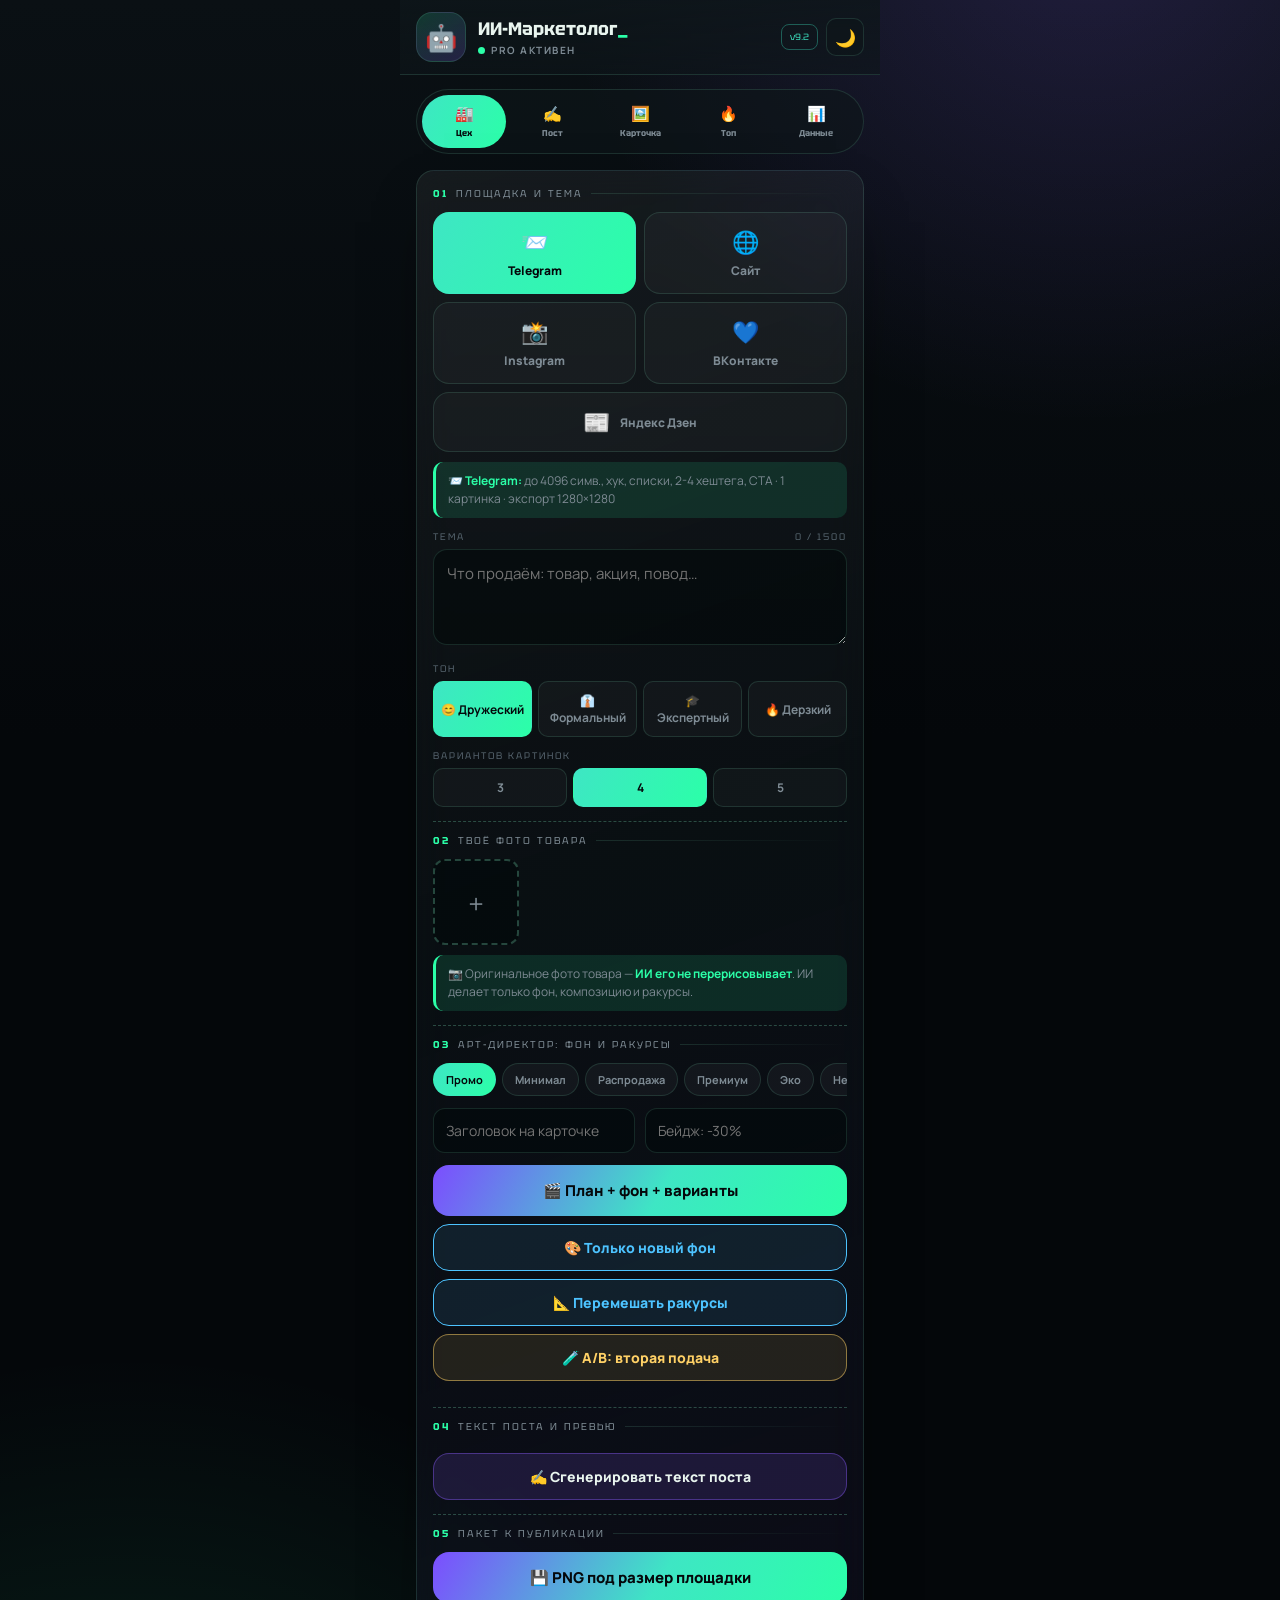
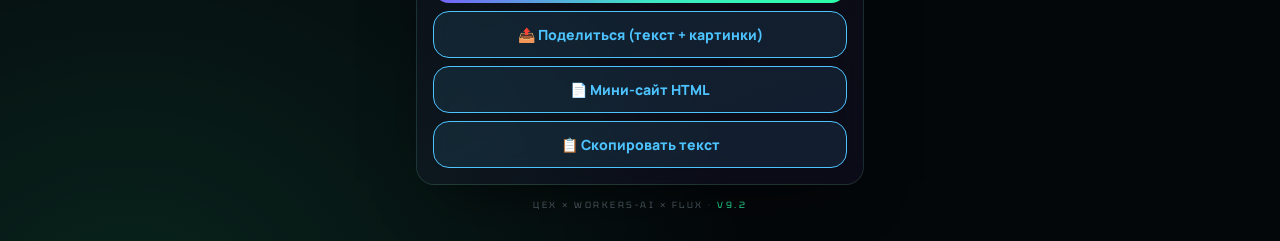
==== commit f7d6d70c: "Update index.html" ====
--- a/index.html
+++ b/index.html
@@ -4,7 +4,7 @@
 <meta charset="UTF-8">
 <meta name="viewport" content="width=device-width, initial-scale=1, viewport-fit=cover">
 <meta name="theme-color" content="#04070a">
-<title>ИИ-Маркетолог PRO v9.1</title>
+<title>ИИ-Маркетолог PRO v9.2</title>
 <link rel="preconnect" href="https://fonts.googleapis.com">
 <link href="https://fonts.googleapis.com/css2?family=Manrope:wght@400;600;700;800&family=Tektur:wght@500;700;800&display=swap" rel="stylesheet">
 <style>
@@ -184,7 +184,7 @@
 <header class="head">
   <div class="tile">🤖</div>
   <div><h1>ИИ-Маркетолог<i>_</i></h1><p class="st"><i id="led"></i><span id="stx">PRO активен</span></p></div>
-  <div class="ha"><span class="chip-v">v9.1</span><button class="tgl" id="theme">🌙</button></div>
+  <div class="ha"><span class="chip-v">v9.2</span><button class="tgl" id="theme">🌙</button></div>
 </header>
 
 <nav class="tabs">
@@ -195,7 +195,6 @@
   <button class="tb" data-t="data"><i>📊</i><span>Данные</span></button>
 </nav>
 
-<!-- ============ ЦЕХ: конвейер из 5 шагов ============ -->
 <section class="view" id="v-shop">
   <div class="card">
     <div class="tag"><b>01</b> площадка и тема <u></u></div>
@@ -245,7 +244,6 @@
   </div>
 </section>
 
-<!-- ============ БЫСТРЫЙ ПОСТ ============ -->
 <section class="view" id="v-gen" hidden>
   <div class="card">
     <div class="tag"><b>01</b> тема и площадка <u></u></div>
@@ -286,7 +284,6 @@
   </div>
 </section>
 
-<!-- ============ КАРТОЧКА ============ -->
 <section class="view" id="v-card" hidden>
   <div class="card">
     <div class="tag"><b>04</b> фото товара + дизайн <u></u></div>
@@ -311,7 +308,6 @@
   </div>
 </section>
 
-<!-- ============ ТОП НЕДЕЛИ ============ -->
 <section class="view" id="v-week" hidden>
   <div class="hero"><div class="hero-in">
     <div class="hero-h"><span class="fl">🔥</span><h2>Топ-10 товаров за неделю</h2><span class="week-chip" id="wrange">—</span></div>
@@ -331,7 +327,6 @@
   </div></div>
 </section>
 
-<!-- ============ ДАННЫЕ ============ -->
 <section class="view" id="v-data" hidden>
   <div class="card">
     <div class="tag"><b>06</b> статистика <u></u></div>
@@ -365,7 +360,7 @@
   </div>
 </section>
 
-<footer class="foot">цех × workers-ai × flux · <em>v9.1</em></footer>
+<footer class="foot">цех × workers-ai × flux · <em>v9.2</em></footer>
 </main>
 <div id="toast"></div>
 <div class="mo" id="mo"><div class="md"><h3 id="moT"></h3><p id="moX"></p><div class="ma"><button id="moN">Отмена</button><button class="c" id="moY">Удалить</button></div></div></div>
@@ -406,13 +401,14 @@
 const sent=t=>{const P=['отличный','прекрасный','лучший','идеальный','супер','рекомендую','люблю','нравится','качественный','удобный','выгодный','красивый'],N=['плохой','ужасный','худший','разочарован','брак','проблема','дорогой','скучный'];const l=(t||'').toLowerCase();let p=0,n=0;P.forEach(w=>l.includes(w)&&p++);N.forEach(w=>l.includes(w)&&n++);return!p&&!n?{t:'neutral',l:'Нейтральный',i:'⚪'}:p>n?{t:'positive',l:'Позитивный',i:'😊'}:n>p?{t:'negative',l:'Негативный',i:'😟'}:{t:'neutral',l:'Смешанный',i:'⚪'}};
 const fd=ts=>{try{const d=new Date(ts);return d.toLocaleDateString('ru-RU',{day:'numeric',month:'short'})+' '+d.toLocaleTimeString('ru-RU',{hour:'2-digit',minute:'2-digit'})}catch(e){return''}};
 const dl=(c,n,tp)=>{const b=new Blob([c],{type:tp}),u=URL.createObjectURL(b),a=document.createElement('a');a.href=u;a.download=n;a.click();URL.revokeObjectURL(u)};
-const loadImg=src=>new Promise((res,rej)=>{const im=new Image();im.crossOrigin='anonymous';im.onload=()=>res(im);im.onerror=rej;im.src=src});
+const loadImg=(src,ms=25000)=>new Promise((res,rej)=>{const im=new Image();im.crossOrigin='anonymous';const t=setTimeout(()=>{try{im.src=''}catch(e){}rej(new Error('img timeout'))},ms);im.onload=()=>{clearTimeout(t);res(im)};im.onerror=()=>{clearTimeout(t);rej(new Error('img error'))};im.src=src});
 const comp=f=>new Promise((res,rej)=>{const r=new FileReader();r.onload=e=>{const im=new Image();im.onload=()=>{const c=document.createElement('canvas');let{width:w,height:h}=im;const M=1400;if(w>h&&w>M){h=h*M/w;w=M}else if(h>=w&&h>M){w=w*M/h;h=M}c.width=w;c.height=h;c.getContext('2d').drawImage(im,0,0,w,h);res(c.toDataURL('image/jpeg',.88))};im.onerror=rej;im.src=e.target.result};r.onerror=rej;r.readAsDataURL(f)});
 const days5=()=>{const a=[];for(let i=4;i>=0;i--){const d=new Date(Date.now()-i*864e5);a.push(d.toLocaleDateString('ru-RU',{day:'2-digit',month:'2-digit'}))}return a};
 const DAYS=days5();
 const hash=s=>{let h=0;for(let i=0;i<s.length;i++)h=(h*31+s.charCodeAt(i))|0;return Math.abs(h)};
 const synth=(name,base)=>{const h=hash(name);const t=[];let v=base||(400+h%3600);for(let i=0;i<5;i++){v=Math.max(50,v*(0.86+((h>>(i*3))%30)/100));t.push(Math.round(v))}return t};
 const parseJSON=t=>{const m=(t||'').match(/\[[\s\S]*\]|\{[\s\S]*\}/);if(!m)return null;try{return JSON.parse(m[0])}catch(e){return null}};
+const cl=(v,a,b,d)=>{const x=+v;return isFinite(x)?Math.min(b,Math.max(a,x)):d};
 
 const AI={last:'—',lastImg:'—',
 cfg:()=>({w:(ls(K.w)||'').trim(),tok:ls(K.wt)||'market2026'}),
@@ -445,7 +441,7 @@
 onl();addEventListener('online',onl);addEventListener('offline',onl);
 $$('.tb').forEach(b=>b.onclick=()=>{$$('.tb').forEach(x=>x.classList.toggle('on',x===b));$$('.view').forEach(v=>v.hidden=v.id!=='v-'+b.dataset.t);if(b.dataset.t==='data')renderDash();scrollTo({top:0,behavior:RM?'auto':'smooth'})});
 
-/* ===== общие кнопки площадок ===== */
+/* ===== кнопки площадок (обе сетки) ===== */
 const fmtHTML=Object.keys(RULES).map(f=>`<button class="fmtbtn ${f==='dzen'?'wide':''}" data-f="${f}"><i>${RULES[f].i}</i><span>${RULES[f].n}</span><span class="bdg" hidden>✅</span></button>`).join('');
 $('#fmtGrid').innerHTML=fmtHTML;$('#wFmtGrid').innerHTML=fmtHTML;
 const syncFmt=()=>{$$('.fmtbtn').forEach(b=>b.classList.toggle('on',b.dataset.f===S.fmt));
@@ -453,7 +449,7 @@
  const r=RULES[S.fmt];
  $('#ruleHint').innerHTML=`<b>${r.i} ${r.n}:</b> ${esc(r.s)}`;
  $('#wRuleHint').innerHTML=`<b>${r.i} ${r.n}:</b> ${esc(r.s)} · экспорт ${r.size[0]}×${r.size[1]}`};
-const updBadges=()=>{const has={};S.hist.forEach(x=>{if(!has[x.fmt])has[x.fmt]=1});$$('#fmtGrid .fmtbtn').forEach(b=>{b.querySelector('.bdg').hidden=!has[b.dataset.f]})};
+const updBadges=()=>{const has={};S.hist.forEach(x=>{if(!has[x.fmt])has[x.fmt]=1});$$('.fmtbtn').forEach(b=>{b.querySelector('.bdg').hidden=!has[b.dataset.f]})};
 const setFmt=f=>{S.fmt=f;syncFmt();
  const h=S.hist.find(x=>x.fmt===f);
  if(h){S.text=h.text;$('#empty').hidden=true;$('#rtabs').hidden=false;$('#out').hidden=false;tab('t');$('#out').textContent=h.text;pv(f,h.text,[]);pa(h.text);$('#cp').disabled=$('#dl').disabled=false;$('#star').hidden=false}};
@@ -462,22 +458,27 @@
  else setFmt(b.dataset.f)});
 syncFmt();
 
+/* ===== синхронизация тона/длины между вкладками ===== */
+const syncOb=(key,val)=>{const map={tone:['#tones','#wTones'],len:['#lens']};(map[key]||[]).forEach(s=>$$(s+' button').forEach(b=>b.classList.toggle('on',b.dataset.v===val)))};
+const wpick=(sel,key)=>{$(sel).onclick=e=>{const b=e.target.closest('button');if(!b)return;S[key]=b.dataset.v;syncOb(key,S[key])}};
+
 /* ================= ЦЕХ ================= */
-const W={photos:[],nvar:4,tpl:0,set:'A',sets:{A:null,B:null},text:''};
+const W={photos:[],nvar:4,tpl:0,set:'A',sets:{A:null,B:null},text:'',busy:false};
 $('#wTplRow').innerHTML=TPLS.map((t,i)=>`<button class="tpl ${i===0?'on':''}" data-i="${i}">${t.n}</button>`).join('');
 $('#wTplRow').onclick=e=>{const b=e.target.closest('.tpl');if(!b)return;$$('#wTplRow .tpl').forEach(x=>x.classList.toggle('on',x===b));W.tpl=+b.dataset.i;toast('Шаблон: '+TPLS[W.tpl].n,'info')};
 $('#wTopic').oninput=e=>{$('#wCnt').textContent=e.target.value.length+' / 1500';e.target.classList.remove('err')};
-const wpick=(sel,key)=>{$(sel).onclick=e=>{const b=e.target.closest('button');if(!b)return;$$(sel+' button').forEach(x=>x.classList.toggle('on',x===b));S[key]=b.dataset.v}};
 wpick('#wTones','tone');
 $('#wCount').onclick=e=>{const b=e.target.closest('button');if(!b)return;$$('#wCount button').forEach(x=>x.classList.toggle('on',x===b));W.nvar=+b.dataset.n};
 $('#wAdd').onclick=()=>$('#wFile').click();
-$('#wFile').onchange=async e=>{for(const f of Array.from(e.target.files).slice(0,3-W.photos.length)){if(!f.type.startsWith('image/'))continue;try{W.photos.push(await comp(f))}catch(err){}}e.target.value='';renderPhotos()};
+$('#wFile').onchange=async e=>{for(const f of Array.from(e.target.files).slice(0,Math.max(0,3-W.photos.length))){if(!f.type.startsWith('image/'))continue;try{W.photos.push(await comp(f))}catch(err){}}e.target.value='';renderPhotos()};
 function renderPhotos(){const s=$('#wPhotos');s.querySelectorAll('.pc').forEach(x=>x.remove());
- W.photos.forEach((p,i)=>{const d=document.createElement('div');d.className='pc';d.innerHTML=`<img src="${p}"><button data-x="${i}">✕</button>`;s.prepend(d)});
+ W.photos.forEach((p,i)=>{const d=document.createElement('div');d.className='pc';d.innerHTML=`<img src="${p}"><button data-x="${i}">✕</button>`;s.insertBefore(d,$('#wAdd'))});
  s.onclick=e=>{const b=e.target.closest('[data-x]');if(b){W.photos.splice(+b.dataset.x,1);renderPhotos()}}}
 const curSet=()=>W.sets[W.set];
 const setCur=v=>{W.sets[W.set]=v};
 const rndTr=()=>({layout:['sq','ci','sp'][Math.random()*3|0],scale:+(0.95+Math.random()*0.7).toFixed(2),ox:Math.round(-120+Math.random()*240),oy:Math.round(-120+Math.random()*240),rot:Math.round(-8+Math.random()*16)});
+function rrp(ctx,x,y,w,h,r){ctx.beginPath();ctx.moveTo(x+r,y);ctx.arcTo(x+w,y,x+w,y+h,r);ctx.arcTo(x+w,y+h,x,y+h,r);ctx.arcTo(x,y+h,x,y,r);ctx.arcTo(x,y,x+w,y,r);ctx.closePath()}
+function coverI(ctx,im,x,y,w,h){const sc=Math.max(w/im.width,h/im.height),dw=im.width*sc,dh=im.height*sc;ctx.drawImage(im,x+(w-dw)/2,y+(h-dh)/2,dw,dh)}
 function scene(ctx,Wd,Hd,v,st){
  ctx.clearRect(0,0,Wd,Hd);
  const bg=v.bgImg||st.bgImg;
@@ -489,7 +490,7 @@
   if(photo)coverI(ctx,photo,lw,0,Wd-lw,Hd);
   ctx.fillStyle='rgba(0,0,0,.25)';ctx.fillRect(lw-4,0,4,Hd);
  }else{
-  const s=Wd*(v.scale||1)*.62,x=(Wd-s)/2+(v.ox||0)*k,y=(Hd-s)/2+(v.oy||0)*k;
+  const s=Math.min(Wd,Hd)*(v.scale||1)*.62,x=(Wd-s)/2+(v.ox||0)*k,y=(Hd-s)/2+(v.oy||0)*k;
   ctx.save();ctx.translate(x+s/2,y+s/2);ctx.rotate((v.rot||0)*Math.PI/180);
   ctx.shadowColor='rgba(0,0,0,.45)';ctx.shadowBlur=40*k;ctx.fillStyle='#fff';
   if(v.layout==='ci'){ctx.beginPath();ctx.arc(0,0,s/2,0,7);ctx.fill()}else{rrp(ctx,-s/2,-s/2,s,s,36*k);ctx.fill()}
@@ -499,50 +500,66 @@
   if(v.layout==='ci'){ctx.beginPath();ctx.arc(0,0,s/2,0,7);ctx.stroke()}else{rrp(ctx,-s/2,-s/2,s,s,36*k);ctx.stroke()}
   ctx.restore()}
  const head=st.head||'',badge=st.badge||'';
- if(head){ctx.fillStyle='rgba(0,0,0,.55)';rrp(ctx,30*k,Hd-150*k,Math.min(Wd-60*k,ctx.measureText('').width+head.length*34*k+60*k),90*k,20*k);ctx.fill();
-  ctx.fillStyle='#fff';ctx.font=`800 ${44*k}px Manrope`;ctx.textAlign='left';ctx.textBaseline='middle';ctx.fillText(head.slice(0,26),52*k,Hd-105*k)}
- if(badge){ctx.fillStyle='#2bffa8';ctx.beginPath();ctx.arc(Wd-110*k,110*k,80*k,0,7);ctx.fill();ctx.fillStyle='#111';ctx.font=`800 ${40*k}px Manrope`;ctx.textAlign='center';ctx.textBaseline='middle';ctx.fillText(badge.slice(0,7),Wd-110*k,112*k)}
+ if(head){ctx.font=`800 ${44*k}px Manrope`;
+  const tw=Math.min(Wd-60*k,ctx.measureText(head.slice(0,26)).width+60*k);
+  ctx.fillStyle='rgba(0,0,0,.55)';rrp(ctx,30*k,Hd-150*k,tw,90*k,20*k);ctx.fill();
+  ctx.fillStyle='#fff';ctx.textAlign='left';ctx.textBaseline='middle';ctx.fillText(head.slice(0,26),52*k,Hd-105*k)}
+ if(badge){ctx.fillStyle='#2bffa8';ctx.beginPath();ctx.arc(Wd-110*k,110*k,80*k,0,7);ctx.fill();
+  ctx.fillStyle='#111';ctx.font=`800 ${40*k}px Manrope`;ctx.textAlign='center';ctx.textBaseline='middle';ctx.fillText(badge.slice(0,7),Wd-110*k,112*k)}
 }
-function rrp(ctx,x,y,w,h,r){ctx.beginPath();ctx.moveTo(x+r,y);ctx.arcTo(x+w,y,x+w,y+h,r);ctx.arcTo(x+w,y+h,x,y+h,r);ctx.arcTo(x,y+h,x,y,r);ctx.arcTo(x,y,x+w,y,r);ctx.closePath()}
-function coverI(ctx,im,x,y,w,h){const sc=Math.max(w/im.width,h/im.height),dw=im.width*sc,dh=im.height*sc;ctx.drawImage(im,x+(w-dw)/2,y+(h-dh)/2,dw,dh)}
+function makePv(v,st){const c=document.createElement('canvas');c.width=460;c.height=460;scene(c.getContext('2d'),460,460,v,st);v.pv=c.toDataURL('image/jpeg',.82);return v}
 function renderGrid(){const st=curSet();const g=$('#wGrid');
- if(!st||!st.vars||!st.vars.length){g.innerHTML='';$('#wSetChip').hidden=true;return}
- g.innerHTML=st.vars.map((v,i)=>`<div class="mcell"><img src="${v.pv}" alt="v${i+1}"><span class="mb"><button data-a="${i}" title="Новый ракурс">📐</button><button data-b="${i}" title="Новый фон">🎨</button><button data-x="${i}" title="Убрать">✕</button></span></div>`).join('');
+ if(!st||!st.vars||!st.vars.length){g.innerHTML='';$('#wSetChip').hidden=true;maybePrev();return}
+ g.innerHTML=st.vars.map((v,i)=>'<div class="mcell">'+(v.pv?'<img src="'+v.pv+'" alt="v'+(i+1)+'">':'<div class="ld" style="padding:26px"><div class="sp"></div></div>')+'<span class="mb"><button data-a="'+i+'" title="Новый ракурс">📐</button><button data-b="'+i+'" title="Новый фон">🎨</button><button data-x="'+i+'" title="Убрать">✕</button></span></div>').join('');
  const chip=$('#wSetChip');chip.hidden=!W.sets.B;
- chip.innerHTML=W.sets.B?`<span class="sc ${W.set==='A'?'doneA':''}">Пакет A</span><span class="sc ${W.set==='B'?'doneA':''}">Пакет B</span><span class="sc">активен: <b>${W.set}</b> (тапни 🧪 для смены)</span>`:'';
- chip.onclick=()=>{W.set=W.set==='A'?'B':'A';renderGrid()}}
-async function makePv(v,st){const c=document.createElement('canvas');c.width=540;c.height=540;scene(c.getContext('2d'),540,540,v,st);v.pv=c.toDataURL('image/jpeg',.85)}
+ if(W.sets.B){chip.innerHTML=`<span class="sc ${W.set==='A'?'doneA':''}">Пакет A</span><span class="sc ${W.set==='B'?'doneA':''}">Пакет B</span><span class="sc">активен: <b>${W.set}</b> — тапни для смены</span>`;
+  chip.onclick=()=>{W.set=W.set==='A'?'B':'A';renderGrid()}}
+ maybePrev()}
+const maybePrev=()=>{if(!$('#wPrev').hidden)renderWPrev()};
 $('#wGrid').onclick=async e=>{const st=curSet();if(!st)return;
  const a=e.target.closest('[data-a]'),b=e.target.closest('[data-b]'),x=e.target.closest('[data-x]');
- if(a){const v=st.vars[+a.dataset.a];Object.assign(v,rndTr());await makePv(v,st);renderGrid();toast('Ракурс обновлён 📐');return}
- if(b){const v=st.vars[+b.dataset.b];toast('Рисую фон…','info');try{const u=await AI.image(st.bgPrompt+', кадр '+(+b.dataset.b+1));v.bgImg=await loadImg(u);await makePv(v,st);renderGrid()}catch(err){toast('Фон не удался','err')}return}
+ if(a){const v=st.vars[+a.dataset.a];Object.assign(v,rndTr());makePv(v,st);renderGrid();toast('Ракурс обновлён 📐');return}
+ if(b){const v=st.vars[+b.dataset.b];toast('Рисую фон…','info');
+  try{const u=await AI.image(st.bgPrompt+', кадр '+(+b.dataset.b+1));v.bgImg=await loadImg(u);makePv(v,st);renderGrid()}catch(err){toast('Фон не удался','err')}return}
  if(x){st.vars.splice(+x.dataset.x,1);renderGrid()}};
-const planPrompt=(t,f,n,ab)=>`Ты — арт-директор маркетплейса.\nТОВАР/ТЕМА: «${t}».\nПЛОЩАДКА: ${RULES[f].n}.\n${ab?'Задача: КОНТРАСТНАЯ альтернативная подача (другой стиль фона, другие формулировки).\n':''}Верни СТРОГО JSON без markdown:\n{"bg":"описание пустой сцены-фона без товара (стиль, свет, реквизит), 15-25 слов","headline":"продающий заголовок до 26 символов","badge":"бейдж 1-6 символов или пустая строка","variants":[{"layout":"sq|ci|sp","scale":0.95-1.65,"ox":-120..120,"oy":-120..120,"rot":-8..8}] — ровно ${n} разных ракурса}\nТолько JSON.`;
+const planPrompt=(t,f,n,ab)=>`Ты — арт-директор маркетплейса.\nТОВАР/ТЕМА: «${t}».\nПЛОЩАДКА: ${RULES[f].n}.\n${ab?'Задача: контрастная альтернативная подача (другой стиль фона и формулировки).\n':''}Верни СТРОГО JSON без markdown и пояснений:\n{"bg":"пустая сцена-фон без товара: стиль, свет, реквизит, 15-25 слов","headline":"продающий заголовок до 26 символов","badge":"1-6 символов или пустая строка","variants":[{"layout":"sq","scale":1.2,"ox":0,"oy":-40,"rot":0},{"layout":"ci","scale":1.4,"ox":60,"oy":20,"rot":-6}]}\nВ массиве variants ровно ${n} объектов с РАЗНЫМИ ракурсами (layout: sq|ci|sp; scale 0.9-1.7; ox и oy от -120 до 120; rot от -8 до 8).\nТолько JSON.`;
+const wBusy=on=>{W.busy=on;['#wPlanBtn','#wAbBtn','#wBgBtn','#wShufBtn'].forEach(s=>{$(s).disabled=on})};
 async function buildSet(ab){
+ if(W.busy)return toast('Уже собираю…','warn');
  const t=$('#wTopic').value.trim();if(!t){$('#wTopic').classList.add('err');return toast('Введите тему','err')}
  if(!W.photos.length)return toast('Добавь фото товара (шаг 02)','err');
- $('#wLd').hidden=false;$('#wLdT').textContent='🧠 Арт-директор строит план…';
- let plan=null;
- try{plan=parseJSON(await AI.text(planPrompt(t,S.fmt,W.nvar,ab),SYS,'struct'))}catch(e){}
- if(!plan||!Array.isArray(plan.variants))plan={bg:TPLS[W.tpl].bg,headline:$('#wHead').value||t.slice(0,26),badge:$('#wBadge').value||'',variants:Array.from({length:W.nvar},()=>rndTr())};
- const vars=plan.variants.slice(0,W.nvar).map((v,i)=>Object.assign({layout:'sq',scale:1.1,ox:0,oy:0,rot:0,pi:i},v));
- const bgPrompt=(plan.bg||TPLS[W.tpl].bg)+', '+TPLS[W.tpl].bg.split(',')[0]+', пустая сцена без товара, '+RULES[S.fmt].istyle;
- $('#wLdT').textContent='🎨 Рисую фон сцены…';
- let bgImg=null;try{bgImg=await loadImg(await AI.image(bgPrompt))}catch(e){}
- $('#wLdT').textContent='📐 Собираю варианты…';
- const st={bgPrompt,bgImg,head:plan.headline||$('#wHead').value||'',badge:plan.badge||$('#wBadge').value||'',photos:W.photos,vars};
- $('#wHead').value=st.head;$('#wBadge').value=st.badge;
- for(const v of vars)await makePv(v,st);
- W.set=ab?'B':'A';setCur(st);
- $('#wLd').hidden=true;renderGrid();
- toast(ab?'Пакет B готов 🧪':'Варианты готовы 🎬')}
+ wBusy(true);$('#wLd').hidden=false;
+ const t0=Date.now();let cur='старт…';
+ const tick=setInterval(()=>{if(!$('#wLd').hidden)$('#wLdT').textContent='⏱ '+((Date.now()-t0)/1000).toFixed(0)+' с — '+cur},500);
+ try{
+  cur='рисую фон и строю план одновременно…';
+  const bgBase=TPLS[W.tpl].bg+', пустая сцена без товара, '+RULES[S.fmt].istyle;
+  const bgP=AI.image(bgBase).then(u=>loadImg(u,25000)).catch(()=>null);
+  let plan=null;
+  try{plan=parseJSON(await AI.text(planPrompt(t,S.fmt,W.nvar,ab),SYS,'struct'))}catch(e){}
+  if(!plan||!Array.isArray(plan.variants)||!plan.variants.length)plan={bg:TPLS[W.tpl].bg,headline:$('#wHead').value||t.slice(0,26),badge:$('#wBadge').value||'',variants:Array.from({length:W.nvar},()=>rndTr())};
+  const bgImg=await bgP;
+  const st={bgPrompt:(plan.bg||TPLS[W.tpl].bg)+', пустая сцена без товара, '+RULES[S.fmt].istyle,
+   bgImg:bgImg,
+   head:String(plan.headline||$('#wHead').value||'').slice(0,26),
+   badge:String(plan.badge||$('#wBadge').value||'').slice(0,7),
+   photos:W.photos,
+   vars:plan.variants.slice(0,W.nvar).map((v,i)=>({layout:['sq','ci','sp'].includes(v.layout)?v.layout:'sq',scale:cl(v.scale,0.8,1.8,1.15),ox:cl(v.ox,-150,150,0),oy:cl(v.oy,-150,150,0),rot:cl(v.rot,-12,12,0),pi:i}))};
+  $('#wHead').value=st.head;$('#wBadge').value=st.badge;
+  W.set=ab?'B':'A';setCur(st);
+  cur='собираю варианты…';
+  renderGrid();
+  for(const v of st.vars){makePv(v,st);renderGrid()}
+  toast((ab?'Пакет B':'Варианты')+' готовы за '+((Date.now()-t0)/1000).toFixed(0)+' с 🎬');
+ }catch(e){toast('Сборка не удалась: '+e.message,'err')}
+ clearInterval(tick);$('#wLd').hidden=true;wBusy(false);renderGrid()}
 $('#wPlanBtn').onclick=()=>buildSet(false);
 $('#wAbBtn').onclick=()=>buildSet(true);
 $('#wBgBtn').onclick=async()=>{const st=curSet();if(!st)return toast('Сначала собери варианты','warn');
  toast('Рисую новый фон…','info');
- try{st.bgImg=await loadImg(await AI.image(st.bgPrompt+', другой ракурс света'));for(const v of st.vars){v.bgImg=null;await makePv(v,st)}renderGrid();toast('Фон обновлён 🎨')}catch(e){toast('Фон не удался','err')}};
-$('#wShufBtn').onclick=async()=>{const st=curSet();if(!st)return toast('Сначала собери варианты','warn');
- for(const v of st.vars){Object.assign(v,rndTr());await makePv(v,st)}renderGrid();toast('Ракурсы перемешаны 📐')};
+ try{st.bgImg=await loadImg(await AI.image(st.bgPrompt+', другой ракурс света'),25000);for(const v of st.vars){v.bgImg=null;makePv(v,st)}renderGrid();toast('Фон обновлён 🎨')}catch(e){toast('Фон не удался','err')}};
+$('#wShufBtn').onclick=()=>{const st=curSet();if(!st)return toast('Сначала собери варианты','warn');
+ for(const v of st.vars){Object.assign(v,rndTr());makePv(v,st)}renderGrid();toast('Ракурсы перемешаны 📐')};
 $('#wTextBtn').onclick=async()=>{const t=$('#wTopic').value.trim();if(!t){$('#wTopic').classList.add('err');return toast('Введите тему','err')}
  $('#wTextBtn').disabled=true;$('#wTextBtn').textContent='✍️ Пишу текст…';
  try{W.text=await AI.text(prompt(t,S.fmt),SYS,RULES[S.fmt].k);
@@ -552,7 +569,7 @@
   toast('Текст готов ✨ '+AI.last)}
  catch(e){toast('Текст не удался: '+e.message,'err')}
  $('#wTextBtn').disabled=false;$('#wTextBtn').textContent='✍️ Сгенерировать текст поста'};
-$('#wTextEdit').oninput=e=>{W.text=e.target.value;renderWPrev()};
+let pvT;$('#wTextEdit').oninput=e=>{W.text=e.target.value;clearTimeout(pvT);pvT=setTimeout(renderWPrev,300)};
 function pvHTML(f,t,imgs){const strip=imgs&&imgs.length?`<div class="carr">${imgs.map(u=>`<img src="${u}">`).join('')}</div>`:'';
  const p=t.length>280?t.slice(0,280)+'…':t,s=esc(p).replace(/\n/g,'<br>');
  if(f==='tg')return strip+`<div class="pv-tg"><div>${s}</div></div>`;
@@ -560,13 +577,13 @@
  if(f==='insta')return strip+`<div class="pv-in"><div class="ph">📸</div><div class="cp">❤️ 💬 <br>${s}</div></div>`;
  if(f==='site')return strip+`<div class="pv-st"><b>🌐 Описание</b><p>${s}</p></div>`;
  const pp=s.split('<br><br>').slice(0,3).join('</p><p>');return strip+`<div class="pv-dz"><h4>📰 Статья</h4><p>${pp}</p></div>`}
-function renderWPrev(){const st=curSet();$('#wPrev').innerHTML=pvHTML(S.fmt,$('#wTextEdit').value||W.text,st?st.vars.map(v=>v.pv):[])}
+function renderWPrev(){const st=curSet();$('#wPrev').innerHTML=pvHTML(S.fmt,$('#wTextEdit').value||W.text,st?st.vars.filter(v=>v.pv).map(v=>v.pv):[])}
 function exportRenders(){const st=curSet();if(!st||!st.vars.length)return[];
- const[Wd,Hd]=RULES[S.fmt].size;
- return st.vars.map((v,i)=>{const c=document.createElement('canvas');c.width=Wd;c.height=Hd;scene(c.getContext('2d'),Wd,Hd,v,st);return c.toDataURL('image/jpeg',.9)})}
+ const Wd=RULES[S.fmt].size[0],Hd=RULES[S.fmt].size[1];
+ return st.vars.map(v=>{const c=document.createElement('canvas');c.width=Wd;c.height=Hd;scene(c.getContext('2d'),Wd,Hd,v,st);return c.toDataURL('image/jpeg',.9)})}
 $('#wDlPng').onclick=()=>{const rs=exportRenders();if(!rs.length)return toast('Сначала собери варианты (шаг 03)','warn');
  rs.forEach((u,i)=>setTimeout(()=>{const a=document.createElement('a');a.href=u;a.download=`post-${S.fmt}-${i+1}.jpg`;a.click()},i*350));
- S.ana.i+=rs.length;save();toast('Сохраняю '+rs.length+' PNG под '+RULES[S.fmt].size.join('×')+' 💾')};
+ S.ana.i+=rs.length;save();toast('Сохраняю '+rs.length+' фото под '+RULES[S.fmt].size.join('×')+' 💾')};
 $('#wCpTxt').onclick=async()=>{const t=$('#wTextEdit').value||W.text;if(!t)return toast('Текста нет','warn');
  try{await navigator.clipboard.writeText(t)}catch(e){toast('Не скопировалось','err');return}toast('Текст скопирован 📋')};
 $('#wDlSite').onclick=()=>{const rs=exportRenders();const t=$('#wTextEdit').value||W.text;
@@ -576,16 +593,16 @@
  paras.forEach(p=>{body+='<p>'+esc(p)+'</p>';if(rs[ii]){body+='<img src="'+rs[ii]+'" alt="">';ii++}});
  while(rs[ii]){body+='<img src="'+rs[ii]+'" alt="">';ii++}
  if(!paras)body=rs.map(u=>'<img src="'+u+'" alt="">').join('');
- const html='<!DOCTYPE html><html lang="ru"><head><meta charset="utf-8"><meta name="viewport" content="width=device-width,initial-scale=1"><title>'+esc(topic)+'</title><style>body{margin:0;background:#0e1417;color:#e9f5ef;font-family:system-ui,-apple-system,"Segoe UI",Roboto,sans-serif}main{max-width:760px;margin:0 auto;padding:28px 16px}h1{font-size:26px;line-height:1.25;margin:0 0 14px}p{line-height:1.75;color:#c9d6ce;white-space:pre-wrap}img{width:100%;border-radius:14px;margin:12px 0}.m{color:#77868f;font-size:12px;margin-top:22px}</style></head><main><h1>'+esc(topic)+'</h1>'+body+'<div class="m">ИИ-Маркетолог PRO v9.1 · '+RULES[S.fmt].n+' · '+new Date().toLocaleString('ru-RU')+'</div></main></html>';
+ const html='<!DOCTYPE html><html lang="ru"><head><meta charset="utf-8"><meta name="viewport" content="width=device-width,initial-scale=1"><title>'+esc(topic)+'</title><style>body{margin:0;background:#0e1417;color:#e9f5ef;font-family:system-ui,-apple-system,"Segoe UI",Roboto,sans-serif}main{max-width:760px;margin:0 auto;padding:28px 16px}h1{font-size:26px;line-height:1.25;margin:0 0 14px}p{line-height:1.75;color:#c9d6ce;white-space:pre-wrap}img{width:100%;border-radius:14px;margin:12px 0}.m{color:#77868f;font-size:12px;margin-top:22px}</style></head><main><h1>'+esc(topic)+'</h1>'+body+'<div class="m">ИИ-Маркетолог PRO v9.2 · '+RULES[S.fmt].n+' · '+new Date().toLocaleString('ru-RU')+'</div></main></html>';
  dl(html,'post-'+S.fmt+'-'+Date.now()+'.html','text/html');toast('Мини-сайт сохранён 📄')};
 $('#wShare').onclick=async()=>{const rs=exportRenders();const t=$('#wTextEdit').value||W.text;
  if(!t&&!rs.length)return toast('Нечего отправлять','warn');
- try{const files=[];for(let i=0;i<rs.length;i++){const bl=await(await fetch(rs[i])).blob();files.push(new File([bl],`card-${i+1}.jpg`,{type:'image/jpeg'}))}
-  if(navigator.canShare&&navigator.canShare({files})){await navigator.share({files,text:t||topic0(),title:'Пост '+RULES[S.fmt].n});toast('Отправлено 📤')}
-  else if(navigator.share){await navigator.share({text:t||topic0()});toast('Текст отправлен (файлы сохрани отдельно) 📤')}
+ const txt=t||$('#wTopic').value.trim()||'Пост';
+ try{const files=[];for(let i=0;i<rs.length;i++){const bl=await(await fetch(rs[i])).blob();files.push(new File([bl],'card-'+(i+1)+'.jpg',{type:'image/jpeg'}))}
+  if(navigator.canShare&&navigator.canShare({files})){await navigator.share({files,text:txt,title:'Пост '+RULES[S.fmt].n});toast('Отправлено 📤')}
+  else if(navigator.share){await navigator.share({text:txt});toast('Текст отправлен, фото сохрани отдельно 📤')}
   else toast('Web Share не поддерживается — используй 💾','warn')}
  catch(e){if(e.name!=='AbortError')toast('Не поделилось: '+e.message,'err')}};
-const topic0=()=>$('#wTopic').value.trim()||'Пост';
 
 /* ================= БЫСТРЫЙ ПОСТ ================= */
 const prompt=(t,f)=>`${RULES[f].p}\nТЕМА: «${t}».\nТОН: ${TONES[S.tone]}.\nОБЪЁМ: ${LENS[S.len]}.\nВерни только готовый текст.`;
@@ -753,7 +770,7 @@
 $('#wSave').onclick=()=>{ls(K.w,$('#wUrl').value.trim());ls(K.wt,$('#wTok').value.trim()||'market2026');toast('Сохранено 🔗')};
 $('#wTest').onclick=async()=>{toast('Проверяю…','info');
  try{await AI.text('Ответь одним словом: ОК',SYS,'struct');toast('ИИ отвечает: '+AI.last+' ✅')}catch(e){toast('Ошибка: '+e.message,'err',4500)}};
-$('#expAll').onclick=()=>dl(JSON.stringify({v:'9.1',hist:S.hist,tpls:S.tpls,ana:S.ana},null,2),'aim-backup-'+Date.now()+'.json','application/json');
+$('#expAll').onclick=()=>dl(JSON.stringify({v:'9.2',hist:S.hist,tpls:S.tpls,ana:S.ana},null,2),'aim-backup-'+Date.now()+'.json','application/json');
 $('#wipe').onclick=()=>confirmD('Удалить ВСЁ?','История, шаблоны, статистика, подключение.',()=>{Object.values(K).forEach(k=>{try{localStorage.removeItem(k)}catch(e){}});location.reload()});
 $('#tests').onclick=async()=>{toast('Тестирую…','info');const R=[];
  R.push({n:'XSS',p:esc('<script>')==='&lt;script&gt;'});
@@ -762,12 +779,13 @@
  R.push({n:'Площадки',p:Object.keys(RULES).length===5});
  R.push({n:'Размеры экспорта',p:RULES.tg.size[0]===1280&&RULES.insta.size[1]===1350});
  R.push({n:'Шаблоны цеха',p:TPLS.length===8});
+ R.push({n:'Санитайз плана',p:cl('5',0.8,1.8,1.15)===1.8&&cl('xx',-150,150,0)===0});
  R.push({n:'LocalStorage',p:(()=>{try{localStorage.setItem('_t','1');localStorage.removeItem('_t');return true}catch(e){return false}})()});
  try{await AI.text('Скажи одно слово: ОК',SYS,'struct');R.push({n:'Живой ИИ ('+AI.last+')',p:true})}catch(e){R.push({n:'ИИ: '+e.message,p:false})}
  const b=$('#tres');b.hidden=false;b.innerHTML=R.map(r=>`<div class="tr2 ${r.p?'pass':'fail'}"><span>${r.p?'✅':'❌'} ${esc(r.n)}</span><span class="ts">${r.p?'OK':'FAIL'}</span></div>`).join('');
  toast('Тесты: '+R.filter(x=>x.p).length+'/'+R.length,R.every(x=>x.p)?'ok':'warn')};
 renderHist();renderDash();
-console.log('🏭 ИИ-Маркетолог PRO v9.1 «Цех»');
+console.log('🏭 ИИ-Маркетолог PRO v9.2 «Цех»');
 })();
 </script>
 </body>
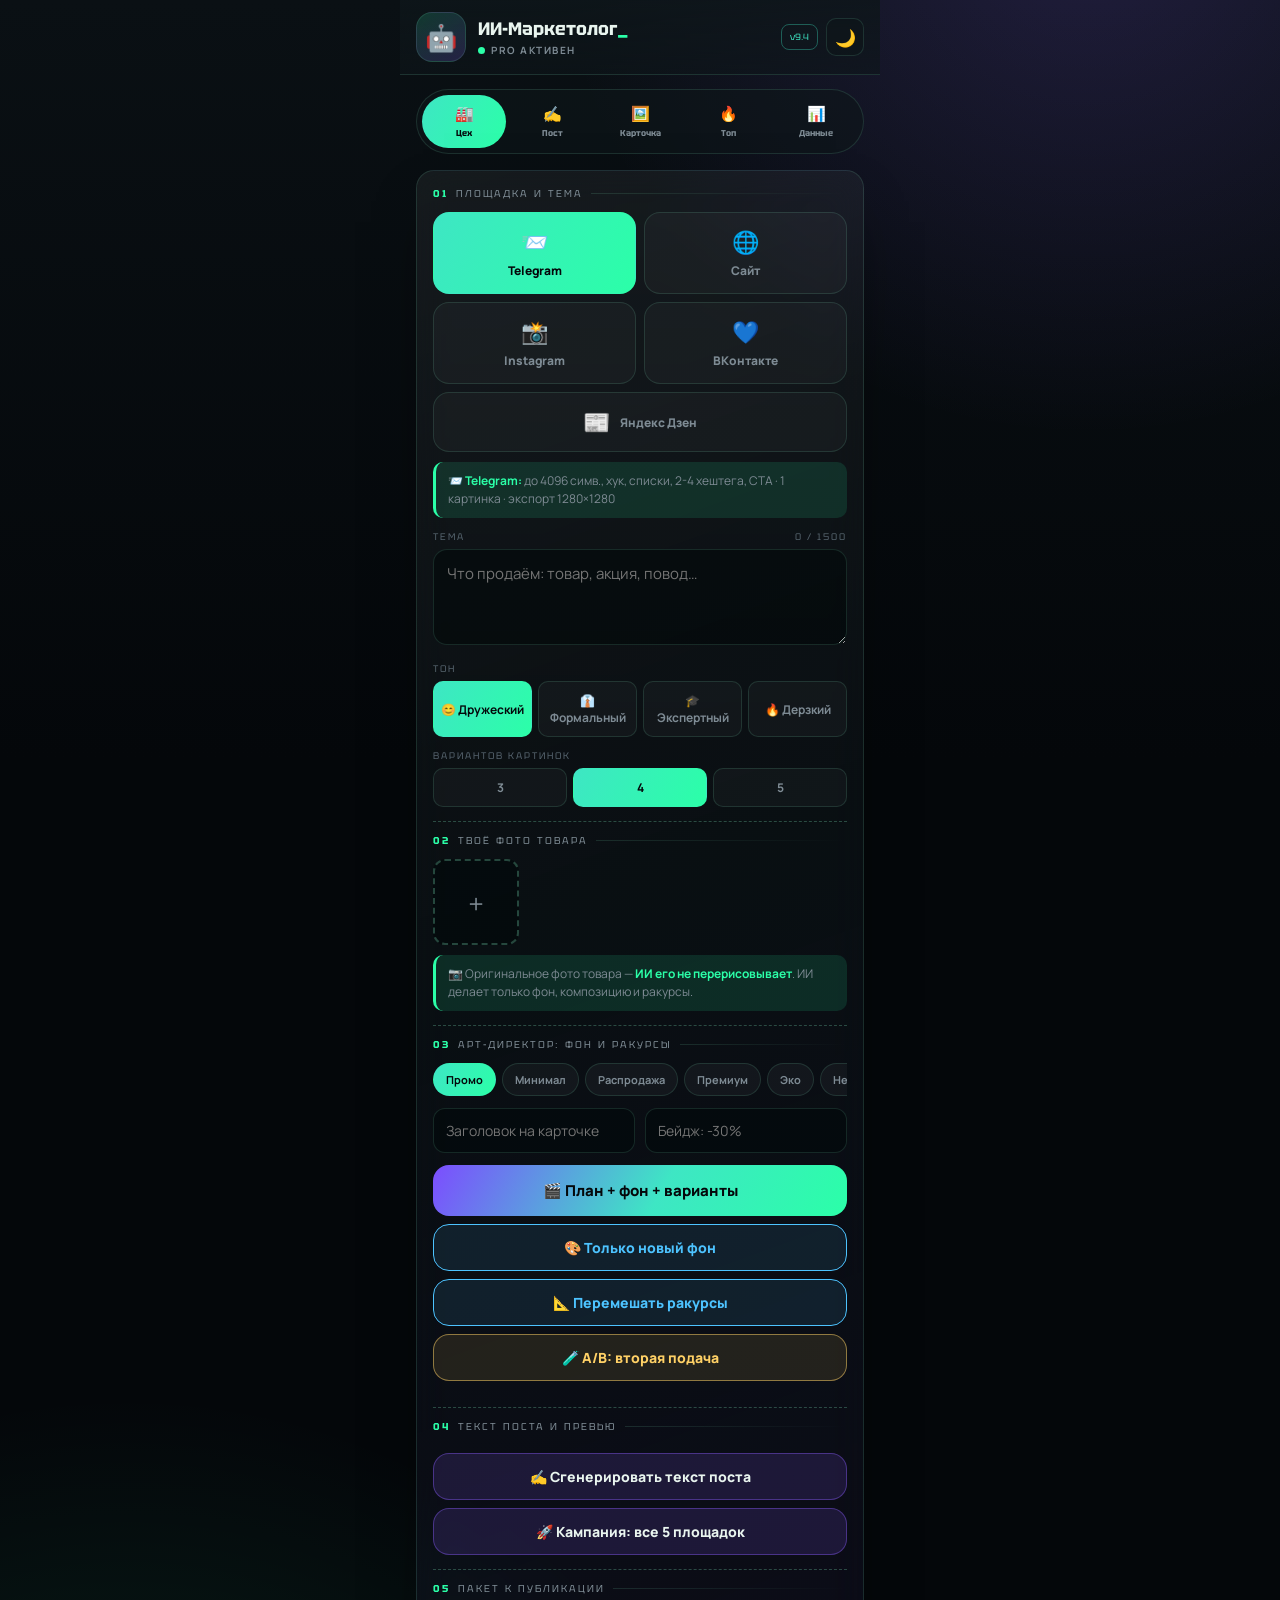
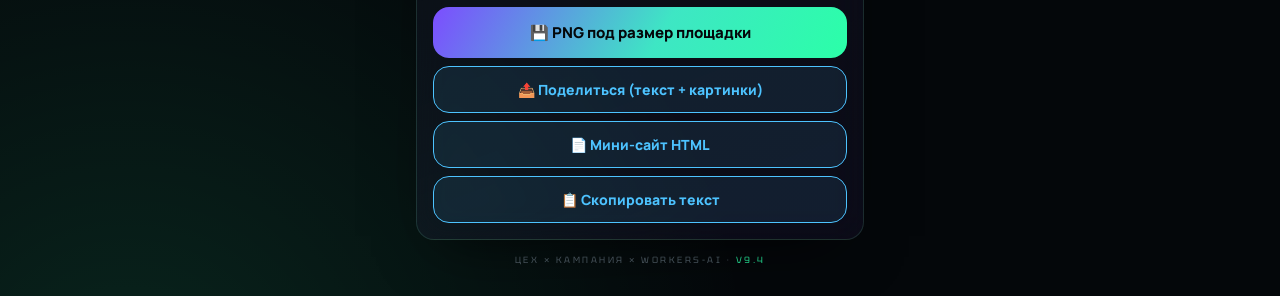
==== commit 519698fa: "Update index.html" ====
--- a/index.html
+++ b/index.html
@@ -4,7 +4,7 @@
 <meta charset="UTF-8">
 <meta name="viewport" content="width=device-width, initial-scale=1, viewport-fit=cover">
 <meta name="theme-color" content="#04070a">
-<title>ИИ-Маркетолог PRO v9.2</title>
+<title>ИИ-Маркетолог PRO v9.4</title>
 <link rel="preconnect" href="https://fonts.googleapis.com">
 <link href="https://fonts.googleapis.com/css2?family=Manrope:wght@400;600;700;800&family=Tektur:wght@500;700;800&display=swap" rel="stylesheet">
 <style>
@@ -184,7 +184,7 @@
 <header class="head">
   <div class="tile">🤖</div>
   <div><h1>ИИ-Маркетолог<i>_</i></h1><p class="st"><i id="led"></i><span id="stx">PRO активен</span></p></div>
-  <div class="ha"><span class="chip-v">v9.2</span><button class="tgl" id="theme">🌙</button></div>
+  <div class="ha"><span class="chip-v">v9.4</span><button class="tgl" id="theme">🌙</button></div>
 </header>
 
 <nav class="tabs">
@@ -230,6 +230,9 @@
     <div class="wsec">
       <div class="tag"><b>04</b> текст поста и превью <u></u></div>
       <button class="cta2" id="wTextBtn">✍️ Сгенерировать текст поста</button>
+      <button class="cta2" id="wCampBtn">🚀 Кампания: все 5 площадок</button>
+      <div class="schips" id="wCampBox" hidden></div>
+      <div class="cprog" id="wCampProg" hidden><i></i></div>
       <textarea id="wTextEdit" hidden placeholder="Здесь можно поправить текст перед публикацией…"></textarea>
       <div class="pv" id="wPrev" hidden></div>
     </div>
@@ -360,7 +363,7 @@
   </div>
 </section>
 
-<footer class="foot">цех × workers-ai × flux · <em>v9.2</em></footer>
+<footer class="foot">цех × кампания × workers-ai · <em>v9.4</em></footer>
 </main>
 <div id="toast"></div>
 <div class="mo" id="mo"><div class="md"><h3 id="moT"></h3><p id="moX"></p><div class="ma"><button id="moN">Отмена</button><button class="c" id="moY">Удалить</button></div></div></div>
@@ -458,7 +461,6 @@
  else setFmt(b.dataset.f)});
 syncFmt();
 
-/* ===== синхронизация тона/длины между вкладками ===== */
 const syncOb=(key,val)=>{const map={tone:['#tones','#wTones'],len:['#lens']};(map[key]||[]).forEach(s=>$$(s+' button').forEach(b=>b.classList.toggle('on',b.dataset.v===val)))};
 const wpick=(sel,key)=>{$(sel).onclick=e=>{const b=e.target.closest('button');if(!b)return;S[key]=b.dataset.v;syncOb(key,S[key])}};
 
@@ -470,9 +472,9 @@
 wpick('#wTones','tone');
 $('#wCount').onclick=e=>{const b=e.target.closest('button');if(!b)return;$$('#wCount button').forEach(x=>x.classList.toggle('on',x===b));W.nvar=+b.dataset.n};
 $('#wAdd').onclick=()=>$('#wFile').click();
-$('#wFile').onchange=async e=>{for(const f of Array.from(e.target.files).slice(0,Math.max(0,3-W.photos.length))){if(!f.type.startsWith('image/'))continue;try{W.photos.push(await comp(f))}catch(err){}}e.target.value='';renderPhotos()};
+$('#wFile').onchange=async e=>{for(const f of Array.from(e.target.files).slice(0,Math.max(0,3-W.photos.length))){if(!f.type.startsWith('image/'))continue;try{const src=await comp(f);W.photos.push({src:src,im:await loadImg(src,15000)})}catch(err){}}e.target.value='';renderPhotos()};
 function renderPhotos(){const s=$('#wPhotos');s.querySelectorAll('.pc').forEach(x=>x.remove());
- W.photos.forEach((p,i)=>{const d=document.createElement('div');d.className='pc';d.innerHTML=`<img src="${p}"><button data-x="${i}">✕</button>`;s.insertBefore(d,$('#wAdd'))});
+ W.photos.forEach((p,i)=>{const d=document.createElement('div');d.className='pc';d.innerHTML=`<img src="${p.src}"><button data-x="${i}">✕</button>`;s.insertBefore(d,$('#wAdd'))});
  s.onclick=e=>{const b=e.target.closest('[data-x]');if(b){W.photos.splice(+b.dataset.x,1);renderPhotos()}}}
 const curSet=()=>W.sets[W.set];
 const setCur=v=>{W.sets[W.set]=v};
@@ -484,7 +486,7 @@
  const bg=v.bgImg||st.bgImg;
  if(bg)coverI(ctx,bg,0,0,Wd,Hd);
  else{const g=ctx.createLinearGradient(0,0,Wd,Hd);g.addColorStop(0,'#12241c');g.addColorStop(1,'#1a1030');ctx.fillStyle=g;ctx.fillRect(0,0,Wd,Hd)}
- const photo=st.photos[v.pi%st.photos.length];
+ const photo=(st.photos[v.pi%st.photos.length]||{}).im||null;
  const k=Wd/1080;
  if(v.layout==='sp'){const lw=Wd*.45;
   if(photo)coverI(ctx,photo,lw,0,Wd-lw,Hd);
@@ -508,6 +510,8 @@
   ctx.fillStyle='#111';ctx.font=`800 ${40*k}px Manrope`;ctx.textAlign='center';ctx.textBaseline='middle';ctx.fillText(badge.slice(0,7),Wd-110*k,112*k)}
 }
 function makePv(v,st){const c=document.createElement('canvas');c.width=460;c.height=460;scene(c.getContext('2d'),460,460,v,st);v.pv=c.toDataURL('image/jpeg',.82);return v}
+function renderWPrev(){const st=curSet();$('#wPrev').innerHTML=pvHTML(S.fmt,$('#wTextEdit').value||W.text,st?st.vars.filter(v=>v.pv).map(v=>v.pv):[])}
+const maybePrev=()=>{if(!$('#wPrev').hidden)renderWPrev()};
 function renderGrid(){const st=curSet();const g=$('#wGrid');
  if(!st||!st.vars||!st.vars.length){g.innerHTML='';$('#wSetChip').hidden=true;maybePrev();return}
  g.innerHTML=st.vars.map((v,i)=>'<div class="mcell">'+(v.pv?'<img src="'+v.pv+'" alt="v'+(i+1)+'">':'<div class="ld" style="padding:26px"><div class="sp"></div></div>')+'<span class="mb"><button data-a="'+i+'" title="Новый ракурс">📐</button><button data-b="'+i+'" title="Новый фон">🎨</button><button data-x="'+i+'" title="Убрать">✕</button></span></div>').join('');
@@ -515,7 +519,6 @@
  if(W.sets.B){chip.innerHTML=`<span class="sc ${W.set==='A'?'doneA':''}">Пакет A</span><span class="sc ${W.set==='B'?'doneA':''}">Пакет B</span><span class="sc">активен: <b>${W.set}</b> — тапни для смены</span>`;
   chip.onclick=()=>{W.set=W.set==='A'?'B':'A';renderGrid()}}
  maybePrev()}
-const maybePrev=()=>{if(!$('#wPrev').hidden)renderWPrev()};
 $('#wGrid').onclick=async e=>{const st=curSet();if(!st)return;
  const a=e.target.closest('[data-a]'),b=e.target.closest('[data-b]'),x=e.target.closest('[data-x]');
  if(a){const v=st.vars[+a.dataset.a];Object.assign(v,rndTr());makePv(v,st);renderGrid();toast('Ракурс обновлён 📐');return}
@@ -560,6 +563,9 @@
  try{st.bgImg=await loadImg(await AI.image(st.bgPrompt+', другой ракурс света'),25000);for(const v of st.vars){v.bgImg=null;makePv(v,st)}renderGrid();toast('Фон обновлён 🎨')}catch(e){toast('Фон не удался','err')}};
 $('#wShufBtn').onclick=()=>{const st=curSet();if(!st)return toast('Сначала собери варианты','warn');
  for(const v of st.vars){Object.assign(v,rndTr());makePv(v,st)}renderGrid();toast('Ракурсы перемешаны 📐')};
+
+/* ================= ТЕКСТ, ПРЕВЬЮ, ЭКСПОРТ ================= */
+const prompt=(t,f)=>`${RULES[f].p}\nТЕМА: «${t}».\nТОН: ${TONES[S.tone]}.\nОБЪЁМ: ${LENS[S.len]}.\nВерни только готовый текст.`;
 $('#wTextBtn').onclick=async()=>{const t=$('#wTopic').value.trim();if(!t){$('#wTopic').classList.add('err');return toast('Введите тему','err')}
  $('#wTextBtn').disabled=true;$('#wTextBtn').textContent='✍️ Пишу текст…';
  try{W.text=await AI.text(prompt(t,S.fmt),SYS,RULES[S.fmt].k);
@@ -577,7 +583,6 @@
  if(f==='insta')return strip+`<div class="pv-in"><div class="ph">📸</div><div class="cp">❤️ 💬 <br>${s}</div></div>`;
  if(f==='site')return strip+`<div class="pv-st"><b>🌐 Описание</b><p>${s}</p></div>`;
  const pp=s.split('<br><br>').slice(0,3).join('</p><p>');return strip+`<div class="pv-dz"><h4>📰 Статья</h4><p>${pp}</p></div>`}
-function renderWPrev(){const st=curSet();$('#wPrev').innerHTML=pvHTML(S.fmt,$('#wTextEdit').value||W.text,st?st.vars.filter(v=>v.pv).map(v=>v.pv):[])}
 function exportRenders(){const st=curSet();if(!st||!st.vars.length)return[];
  const Wd=RULES[S.fmt].size[0],Hd=RULES[S.fmt].size[1];
  return st.vars.map(v=>{const c=document.createElement('canvas');c.width=Wd;c.height=Hd;scene(c.getContext('2d'),Wd,Hd,v,st);return c.toDataURL('image/jpeg',.9)})}
@@ -593,22 +598,41 @@
  paras.forEach(p=>{body+='<p>'+esc(p)+'</p>';if(rs[ii]){body+='<img src="'+rs[ii]+'" alt="">';ii++}});
  while(rs[ii]){body+='<img src="'+rs[ii]+'" alt="">';ii++}
  if(!paras)body=rs.map(u=>'<img src="'+u+'" alt="">').join('');
- const html='<!DOCTYPE html><html lang="ru"><head><meta charset="utf-8"><meta name="viewport" content="width=device-width,initial-scale=1"><title>'+esc(topic)+'</title><style>body{margin:0;background:#0e1417;color:#e9f5ef;font-family:system-ui,-apple-system,"Segoe UI",Roboto,sans-serif}main{max-width:760px;margin:0 auto;padding:28px 16px}h1{font-size:26px;line-height:1.25;margin:0 0 14px}p{line-height:1.75;color:#c9d6ce;white-space:pre-wrap}img{width:100%;border-radius:14px;margin:12px 0}.m{color:#77868f;font-size:12px;margin-top:22px}</style></head><main><h1>'+esc(topic)+'</h1>'+body+'<div class="m">ИИ-Маркетолог PRO v9.2 · '+RULES[S.fmt].n+' · '+new Date().toLocaleString('ru-RU')+'</div></main></html>';
+ const html='<!DOCTYPE html><html lang="ru"><head><meta charset="utf-8"><meta name="viewport" content="width=device-width,initial-scale=1"><title>'+esc(topic)+'</title><style>body{margin:0;background:#0e1417;color:#e9f5ef;font-family:system-ui,-apple-system,"Segoe UI",Roboto,sans-serif}main{max-width:760px;margin:0 auto;padding:28px 16px}h1{font-size:26px;line-height:1.25;margin:0 0 14px}p{line-height:1.75;color:#c9d6ce;white-space:pre-wrap}img{width:100%;border-radius:14px;margin:12px 0}.m{color:#77868f;font-size:12px;margin-top:22px}</style></head><main><h1>'+esc(topic)+'</h1>'+body+'<div class="m">ИИ-Маркетолог PRO v9.4 · '+RULES[S.fmt].n+' · '+new Date().toLocaleString('ru-RU')+'</div></main></html>';
  dl(html,'post-'+S.fmt+'-'+Date.now()+'.html','text/html');toast('Мини-сайт сохранён 📄')};
 $('#wShare').onclick=async()=>{const rs=exportRenders();const t=$('#wTextEdit').value||W.text;
  if(!t&&!rs.length)return toast('Нечего отправлять','warn');
  const txt=t||$('#wTopic').value.trim()||'Пост';
  try{const files=[];for(let i=0;i<rs.length;i++){const bl=await(await fetch(rs[i])).blob();files.push(new File([bl],'card-'+(i+1)+'.jpg',{type:'image/jpeg'}))}
-  if(navigator.canShare&&navigator.canShare({files})){await navigator.share({files,text:txt,title:'Пост '+RULES[S.fmt].n});toast('Отправлено 📤')}
+  if(navigator.canShare&&navigator.canShare({files})){await navigator.share({files:files,text:txt,title:'Пост '+RULES[S.fmt].n});toast('Отправлено 📤')}
   else if(navigator.share){await navigator.share({text:txt});toast('Текст отправлен, фото сохрани отдельно 📤')}
   else toast('Web Share не поддерживается — используй 💾','warn')}
  catch(e){if(e.name!=='AbortError')toast('Не поделилось: '+e.message,'err')}};
 
-/* ================= БЫСТРЫЙ ПОСТ ================= */
-const prompt=(t,f)=>`${RULES[f].p}\nТЕМА: «${t}».\nТОН: ${TONES[S.tone]}.\nОБЪЁМ: ${LENS[S.len]}.\nВерни только готовый текст.`;
+/* ================= БЫСТРЫЙ ПОСТ + КАМПАНИЯ ================= */
 let phT;const ldOn=(on,box,txt,arr)=>{box.hidden=!on;if(on){let i=0;txt.textContent=arr[0];phT=setInterval(()=>{i=(i+1)%arr.length;txt.textContent=arr[i]},1100)}else clearInterval(phT)};
 const showErr=(box,e,retry)=>{box.hidden=false;box.innerHTML=`<b>⚠ ${esc(e&&e.message||'Ошибка')}</b><br>Проверь Worker (вкладка «Данные») или повтори.<div class="ea"><button class="p" id="rtry">🔄 Повторить</button></div>`;$('#rtry').onclick=retry};
 const btns=on=>{$('#go').disabled=$('#go2').disabled=$('#goAll').disabled=on};
+async function runCampaign(topic,btn,box,prog){
+ const fmts=['tg','insta','vk','site','dzen'];
+ box.hidden=false;prog.hidden=false;prog.firstElementChild.style.width='0%';
+ box.innerHTML=fmts.map(f=>`<span class="sc" data-c="${f}">${RULES[f].i} ${RULES[f].n}: ⏳</span>`).join('');
+ btn.disabled=true;btn.classList.add('busy');
+ let ok=0;const results=[];
+ for(let i=0;i<fmts.length;i++){
+  const f=fmts[i],cell=box.querySelector('[data-c="'+f+'"]');cell.classList.add('wait');
+  btn.textContent=`🚀 Кампания: ${i+1}/5 — ${RULES[f].n}…`;
+  try{const x=await AI.text(prompt(topic,f),SYS,RULES[f].k);results.push({f:f,x:x});ok++;
+   cell.textContent=`${RULES[f].i} ${RULES[f].n}: ✅`;cell.classList.remove('wait');cell.classList.add('doneA')}
+  catch(e){cell.textContent=`${RULES[f].i} ${RULES[f].n}: ❌`;cell.classList.remove('wait');cell.classList.add('failA')}
+  prog.firstElementChild.style.width=Math.round((i+1)/fmts.length*100)+'%';
+  await new Promise(r=>setTimeout(r,1200))}
+ btn.classList.remove('busy');btn.disabled=false;btn.textContent='🚀 Кампания: все 5 площадок';
+ S.ana.c++;save();
+ results.forEach((r,i)=>S.hist.unshift({id:Date.now()+i,ts:new Date().toISOString(),fmt:r.f,topic:topic,text:r.x,prov:AI.last}));
+ save();renderHist();
+ toast(ok===5?'Кампания готова: 5/5 🚀':`Кампания: ${ok}/5`,ok===5?'ok':'warn',4000);
+ return results}
 $('#topic').oninput=e=>{$('#cnt').textContent=e.target.value.length+' / 1500';e.target.classList.remove('err')};
 wpick('#tones','tone');wpick('#lens','len');
 async function gen(topic,fmt,mode){
@@ -632,7 +656,7 @@
  $('#meta').hidden=false;$('#meta').innerHTML=`<span>${RULES[fmt].i} <b>${RULES[fmt].n}</b></span><span>·</span><span>Тон: <b>${TONES[S.tone]}</b></span><span>·</span><span>🤖 <b>${esc(AI.last)}</b></span>`;
  $('#sch').hidden=false;$('#sch').innerHTML=`<span class="sc">Слов: <b>${st.w}</b></span><span class="sc">Токенов: <b>${st.tok}</b></span><span class="sc">${se.i} <b>${se.l}</b></span>`;
  S.ana.g++;S.ana.w+=st.w;save();
- S.hist.unshift({id:Date.now(),ts:new Date().toISOString(),fmt,topic,text:S.text,prov:AI.last});save();renderHist();
+ S.hist.unshift({id:Date.now(),ts:new Date().toISOString(),fmt:fmt,topic:topic,text:S.text,prov:AI.last});save();renderHist();
  toast('Готово ✨ '+AI.last)}
 function pv(f,t,imgs){$('#pvb').innerHTML=pvHTML(f,t,imgs)}
 function pa(t){const r=read(t),se=sent(t),st=an(t);
@@ -648,27 +672,17 @@
 const campBox=document.createElement('div');campBox.className='schips';campBox.style.marginTop='10px';campBox.hidden=true;
 const campProg=document.createElement('div');campProg.className='cprog';campProg.hidden=true;campProg.innerHTML='<i></i>';
 $('#goAll').after(campProg);campProg.after(campBox);
-$('#goAll').onclick=async()=>{
- const t=$('#topic').value.trim();if(!t){toast('Введите тему','err');return}
- const fmts=['tg','insta','vk','site','dzen'];
- campBox.hidden=false;campProg.hidden=false;campProg.firstElementChild.style.width='0%';
- campBox.innerHTML=fmts.map(f=>`<span class="sc" id="cp-${f}">${RULES[f].i} ${RULES[f].n}: ⏳</span>`).join('');
- const btn=$('#goAll');btn.disabled=true;btn.classList.add('busy');
- let ok=0;const results=[];
- for(let i=0;i<fmts.length;i++){const f=fmts[i],cell=$('#cp-'+f);cell.classList.add('wait');
-  btn.textContent=`🚀 Кампания: ${i+1}/5 — ${RULES[f].n}…`;
-  try{const x=await AI.text(prompt(t,f),SYS,RULES[f].k);results.push({f,x});ok++;cell.textContent=`${RULES[f].i} ${RULES[f].n}: ✅`;cell.classList.remove('wait');cell.classList.add('doneA')}
-  catch(e){cell.textContent=`${RULES[f].i} ${RULES[f].n}: ❌`;cell.classList.remove('wait');cell.classList.add('failA')}
-  campProg.firstElementChild.style.width=Math.round((i+1)/fmts.length*100)+'%';
-  await new Promise(r=>setTimeout(r,1500))}
- btn.classList.remove('busy');btn.disabled=false;btn.textContent='🚀 Кампания: все 5 площадок';
- S.ana.c++;save();
- results.forEach((r,i)=>S.hist.unshift({id:Date.now()+i,ts:new Date().toISOString(),fmt:r.f,topic:t,text:r.x,prov:AI.last}));
- save();renderHist();
- if(results.length){S.text=results[0].x;S.fmt=results[0].f;syncFmt();
+$('#goAll').onclick=async()=>{const t=$('#topic').value.trim();if(!t){$('#topic').classList.add('err');return toast('Введите тему','err')}
+ const res=await runCampaign(t,$('#goAll'),campBox,campProg);
+ if(res.length){S.text=res[0].x;S.fmt=res[0].f;syncFmt();
   $('#empty').hidden=true;$('#rtabs').hidden=false;$('#out').hidden=false;tab('t');
-  $('#out').textContent=S.text;pv(S.fmt,S.text,[]);pa(S.text);$('#cp').disabled=$('#dl').disabled=false;$('#star').hidden=false}
- toast(ok===5?'Кампания готова: 5/5 🚀':`Кампания: ${ok}/5`,ok===5?'ok':'warn',4000)};
+  $('#out').textContent=S.text;pv(S.fmt,S.text,[]);pa(S.text);$('#cp').disabled=$('#dl').disabled=false;$('#star').hidden=false}};
+$('#wCampBtn').onclick=async()=>{const t=$('#wTopic').value.trim();if(!t){$('#wTopic').classList.add('err');return toast('Введите тему','err')}
+ const res=await runCampaign(t,$('#wCampBtn'),$('#wCampBox'),$('#wCampProg'));
+ const cur=res.find(r=>r.f===S.fmt);
+ if(cur){W.text=cur.x;$('#wTextEdit').hidden=false;$('#wTextEdit').value=W.text;$('#wPrev').hidden=false;renderWPrev();
+  toast('Кампания готова: текст '+RULES[S.fmt].i+' '+RULES[S.fmt].n+' уже в шаге 04 🚀')}
+ else if(res.length){toast('Кампания готова: открой нужную площадку кнопкой в шаге 01 🚀')}};
 $('#undo').onclick=()=>{if(!S.prev)return;const c={t:S.text,f:S.fmt};S.text=S.prev.t;S.fmt=S.prev.f;S.prev=c;$('#out').textContent=S.text;pv(S.fmt,S.text,[]);pa(S.text);toast('Восстановлено ↩')};
 $('#star').onclick=()=>{const t=$('#topic').value.trim();if(!t)return;if(S.tpls.includes(t))return toast('Уже есть','warn');S.tpls.unshift(t);save();renderTpl();toast('Шаблон сохранён ★')};
 $('#cp').onclick=async()=>{try{await navigator.clipboard.writeText(S.text)}catch(e){toast('Не скопировалось','err');return}$('#cp').classList.add('done');setTimeout(()=>$('#cp').classList.remove('done'),1400);toast('Скопировано 📋')};
@@ -770,7 +784,7 @@
 $('#wSave').onclick=()=>{ls(K.w,$('#wUrl').value.trim());ls(K.wt,$('#wTok').value.trim()||'market2026');toast('Сохранено 🔗')};
 $('#wTest').onclick=async()=>{toast('Проверяю…','info');
  try{await AI.text('Ответь одним словом: ОК',SYS,'struct');toast('ИИ отвечает: '+AI.last+' ✅')}catch(e){toast('Ошибка: '+e.message,'err',4500)}};
-$('#expAll').onclick=()=>dl(JSON.stringify({v:'9.2',hist:S.hist,tpls:S.tpls,ana:S.ana},null,2),'aim-backup-'+Date.now()+'.json','application/json');
+$('#expAll').onclick=()=>dl(JSON.stringify({v:'9.4',hist:S.hist,tpls:S.tpls,ana:S.ana},null,2),'aim-backup-'+Date.now()+'.json','application/json');
 $('#wipe').onclick=()=>confirmD('Удалить ВСЁ?','История, шаблоны, статистика, подключение.',()=>{Object.values(K).forEach(k=>{try{localStorage.removeItem(k)}catch(e){}});location.reload()});
 $('#tests').onclick=async()=>{toast('Тестирую…','info');const R=[];
  R.push({n:'XSS',p:esc('<script>')==='&lt;script&gt;'});
@@ -785,7 +799,7 @@
  const b=$('#tres');b.hidden=false;b.innerHTML=R.map(r=>`<div class="tr2 ${r.p?'pass':'fail'}"><span>${r.p?'✅':'❌'} ${esc(r.n)}</span><span class="ts">${r.p?'OK':'FAIL'}</span></div>`).join('');
  toast('Тесты: '+R.filter(x=>x.p).length+'/'+R.length,R.every(x=>x.p)?'ok':'warn')};
 renderHist();renderDash();
-console.log('🏭 ИИ-Маркетолог PRO v9.2 «Цех»');
+console.log('🏭 ИИ-Маркетолог PRO v9.4 — финальная сборка');
 })();
 </script>
 </body>
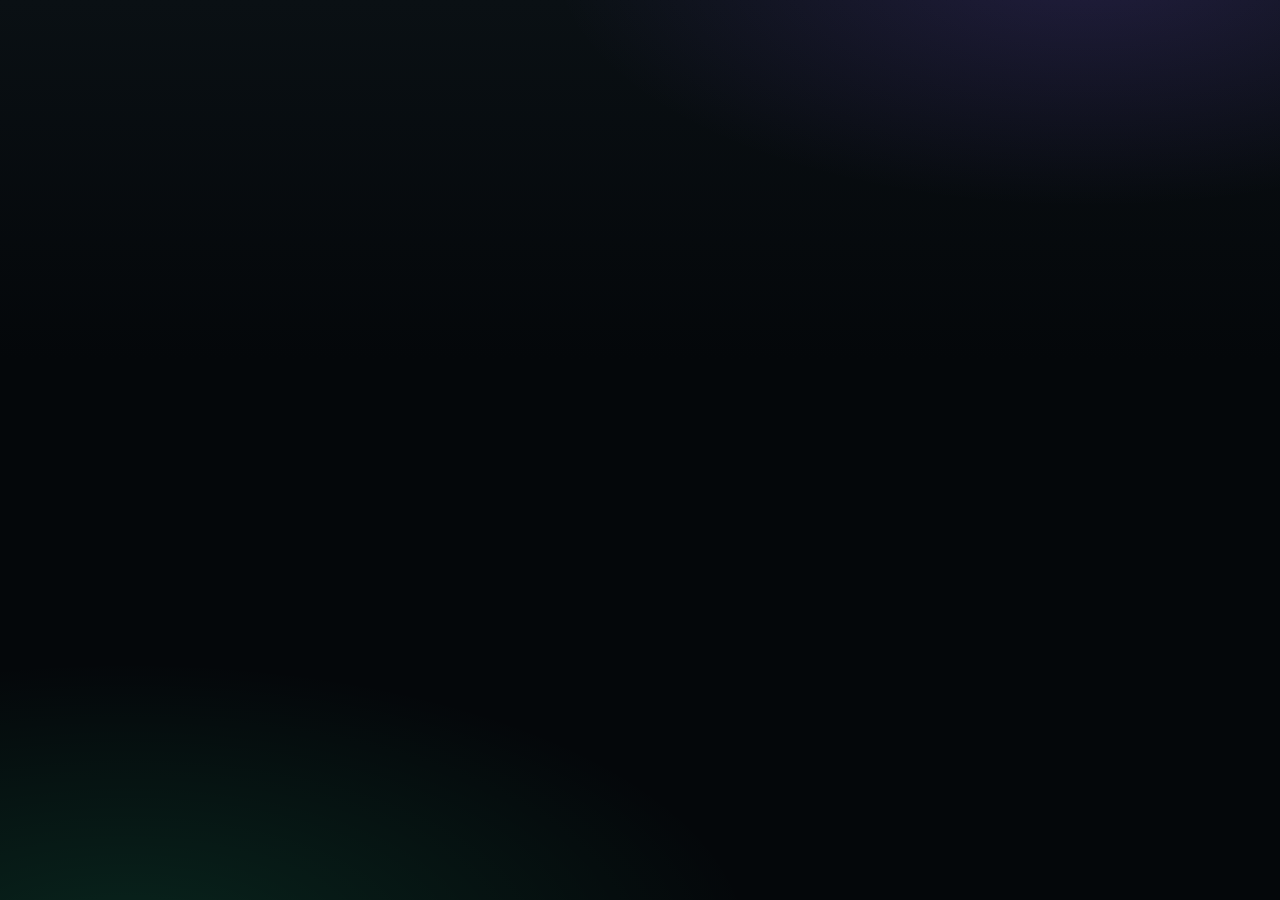
==== commit 65b7928a: "Update index.html" ====
--- a/index.html
+++ b/index.html
@@ -4,7 +4,7 @@
 <meta charset="UTF-8">
 <meta name="viewport" content="width=device-width, initial-scale=1, viewport-fit=cover">
 <meta name="theme-color" content="#04070a">
-<title>ИИ-Маркетолог PRO v9.4</title>
+<title>ИИ-Маркетолог PRO v9.7</title>
 <link rel="preconnect" href="https://fonts.googleapis.com">
 <link href="https://fonts.googleapis.com/css2?family=Manrope:wght@400;600;700;800&family=Tektur:wght@500;700;800&display=swap" rel="stylesheet">
 <style>
@@ -79,6 +79,8 @@
 .sc.wait{animation:chipPulse 1.2s ease-in-out infinite;border-color:var(--info);color:var(--info)}
 .sc.doneA{animation:pop .35s var(--ease);border-color:rgba(43,255,168,.5);color:var(--neon)}
 .sc.failA{animation:shk .4s;border-color:rgba(255,92,122,.5);color:var(--danger)}
+.sc.btn{cursor:pointer;border:1px solid var(--line2);background:rgba(255,255,255,.05);color:var(--muted);font-weight:700}
+.sc.btn.on{color:var(--bg0);background:linear-gradient(120deg,var(--teal),var(--neon));border-color:transparent}
 .cprog{height:6px;border-radius:3px;background:var(--inp);border:1px solid var(--line);overflow:hidden;margin-top:10px}
 .cprog i{display:block;height:100%;width:0;background:linear-gradient(90deg,var(--vio),var(--neon));transition:width .5s var(--ease)}
 .ebox{margin-top:12px;padding:13px;border-radius:12px;background:var(--danger-dim);border:1px solid rgba(255,92,122,.35);color:#ffb7c3;font-size:13px;line-height:1.5}
@@ -166,641 +168,4 @@
 .pv .carr img{flex:none;width:110px;height:110px;object-fit:cover;border-radius:10px;border:1px solid var(--line)}
 .foot{text-align:center;font-family:var(--disp);font-size:9px;letter-spacing:2.5px;text-transform:uppercase;color:var(--faint);margin-top:6px}
 .foot em{font-style:normal;color:var(--neon)}
-#toast{position:fixed;bottom:22px;left:50%;transform:translateX(-50%) translateY(90px);background:var(--glass2);border:1px solid var(--line);padding:12px 18px;border-radius:12px;font-size:13px;font-weight:700;opacity:0;transition:.3s var(--ease);z-index:100;max-width:90%;text-align:center;backdrop-filter:blur(10px)}
-#toast.show{transform:translateX(-50%);opacity:1}
-#toast.ok{border-color:var(--neon);color:var(--neon)}#toast.err{border-color:rgba(255,92,122,.5);color:#ffb7c3}#toast.warn{border-color:rgba(255,184,77,.5);color:var(--warn)}#toast.info{border-color:rgba(77,195,255,.5);color:var(--info)}
-.mo{position:fixed;inset:0;background:rgba(0,0,0,.7);backdrop-filter:blur(6px);z-index:200;display:flex;align-items:center;justify-content:center;padding:20px;opacity:0;visibility:hidden;transition:.2s}
-.mo.on{opacity:1;visibility:visible}
-.md{background:var(--bg1);border:1px solid var(--line);border-radius:20px;padding:22px;max-width:320px;width:100%}
-.md h3{font-size:16px;margin-bottom:10px}.md p{font-size:14px;color:var(--muted);margin-bottom:18px;line-height:1.5}
-.md .ma{display:flex;gap:10px}.md .ma button{flex:1;padding:12px;border-radius:10px;font-weight:700;cursor:pointer;border:1px solid var(--line);background:none;color:var(--ink)}
-.md .ma .c{background:var(--danger);border-color:var(--danger);color:#fff}
-@keyframes spin{to{transform:rotate(360deg)}}@keyframes vin{from{opacity:0;transform:translateY(16px)}}@keyframes rin{from{opacity:0;transform:translateX(-14px)}}@keyframes shk{20%,60%{transform:translateX(-5px)}40%,80%{transform:translateX(5px)}}@keyframes sheen{0%,55%{left:-70%}100%{left:130%}}@keyframes rot{to{--ang:360deg}}@keyframes flame{0%,100%{transform:scale(1)}50%{transform:scale(1.15) rotate(-4deg)}}@keyframes chipPulse{0%,100%{transform:scale(1);opacity:.8}50%{transform:scale(1.06);opacity:1}}@keyframes pop{0%{transform:scale(.7)}60%{transform:scale(1.12)}100%{transform:scale(1)}}@keyframes gradPulse{0%,100%{filter:brightness(1)}50%{filter:brightness(1.4)}}
-@media(max-width:360px){.tb span{display:none}}
-</style>
-</head>
-<body>
-<main class="app">
-<header class="head">
-  <div class="tile">🤖</div>
-  <div><h1>ИИ-Маркетолог<i>_</i></h1><p class="st"><i id="led"></i><span id="stx">PRO активен</span></p></div>
-  <div class="ha"><span class="chip-v">v9.4</span><button class="tgl" id="theme">🌙</button></div>
-</header>
-
-<nav class="tabs">
-  <button class="tb on" data-t="shop"><i>🏭</i><span>Цех</span></button>
-  <button class="tb" data-t="gen"><i>✍️</i><span>Пост</span></button>
-  <button class="tb" data-t="card"><i>🖼️</i><span>Карточка</span></button>
-  <button class="tb" data-t="week"><i>🔥</i><span>Топ</span></button>
-  <button class="tb" data-t="data"><i>📊</i><span>Данные</span></button>
-</nav>
-
-<section class="view" id="v-shop">
-  <div class="card">
-    <div class="tag"><b>01</b> площадка и тема <u></u></div>
-    <div class="fmtgrid" id="wFmtGrid"></div>
-    <div class="hint" id="wRuleHint"></div>
-    <label class="lbl">Тема <span id="wCnt">0 / 1500</span></label>
-    <textarea id="wTopic" maxlength="1500" placeholder="Что продаём: товар, акция, повод…"></textarea>
-    <label class="lbl">Тон</label>
-    <div class="ob" id="wTones"><button class="on" data-v="friendly">😊 Дружеский</button><button data-v="formal">👔 Формальный</button><button data-v="expert">🎓 Экспертный</button><button data-v="bold">🔥 Дерзкий</button></div>
-    <label class="lbl">Вариантов картинок</label>
-    <div class="ob" id="wCount"><button data-n="3">3</button><button class="on" data-n="4">4</button><button data-n="5">5</button></div>
-
-    <div class="wsec">
-      <div class="tag"><b>02</b> твоё фото товара <u></u></div>
-      <div class="pstrip" id="wPhotos"><div class="add" id="wAdd">＋</div></div>
-      <input type="file" id="wFile" accept="image/*" multiple hidden>
-      <div class="hint">📷 Оригинальное фото товара — <b>ИИ его не перерисовывает</b>. ИИ делает только фон, композицию и ракурсы.</div>
-    </div>
-
-    <div class="wsec">
-      <div class="tag"><b>03</b> арт-директор: фон и ракурсы <u></u></div>
-      <div class="tplrow" id="wTplRow"></div>
-      <div class="row" style="align-items:stretch"><input type="text" id="wHead" placeholder="Заголовок на карточке"><input type="text" id="wBadge" placeholder="Бейдж: -30%"></div>
-      <button class="cta" id="wPlanBtn">🎬 План + фон + варианты</button>
-      <button class="cta3" id="wBgBtn">🎨 Только новый фон</button>
-      <button class="cta3" id="wShufBtn">📐 Перемешать ракурсы</button>
-      <button class="cta4" id="wAbBtn">🧪 A/B: вторая подача</button>
-      <div class="ld" id="wLd" hidden><div class="sp"></div><p id="wLdT">Считаю композицию…</p></div>
-      <div class="mgrid" id="wGrid"></div>
-      <div class="schips" id="wSetChip" hidden></div>
-    </div>
-
-    <div class="wsec">
-      <div class="tag"><b>04</b> текст поста и превью <u></u></div>
-      <button class="cta2" id="wTextBtn">✍️ Сгенерировать текст поста</button>
-      <button class="cta2" id="wCampBtn">🚀 Кампания: все 5 площадок</button>
-      <div class="schips" id="wCampBox" hidden></div>
-      <div class="cprog" id="wCampProg" hidden><i></i></div>
-      <textarea id="wTextEdit" hidden placeholder="Здесь можно поправить текст перед публикацией…"></textarea>
-      <div class="pv" id="wPrev" hidden></div>
-    </div>
-
-    <div class="wsec">
-      <div class="tag"><b>05</b> пакет к публикации <u></u></div>
-      <button class="cta" id="wDlPng">💾 PNG под размер площадки</button>
-      <button class="cta3" id="wShare">📤 Поделиться (текст + картинки)</button>
-      <button class="cta3" id="wDlSite">📄 Мини-сайт HTML</button>
-      <button class="cta3" id="wCpTxt">📋 Скопировать текст</button>
-    </div>
-  </div>
-</section>
-
-<section class="view" id="v-gen" hidden>
-  <div class="card">
-    <div class="tag"><b>01</b> тема и площадка <u></u></div>
-    <label class="lbl">Тема <span id="cnt">0 / 1500</span></label>
-    <textarea id="topic" maxlength="1500" placeholder="Например: открытие кофейни, скидки на маникюр…"></textarea>
-    <label class="lbl">Площадка — нажми, чтобы открыть готовый текст</label>
-    <div class="fmtgrid" id="fmtGrid"></div>
-    <div class="hint" id="ruleHint"></div>
-    <label class="lbl">Тон</label>
-    <div class="ob" id="tones"><button class="on" data-v="friendly">😊 Дружеский</button><button data-v="formal">👔 Формальный</button><button data-v="expert">🎓 Экспертный</button><button data-v="bold">🔥 Дерзкий</button></div>
-    <label class="lbl">Длина</label>
-    <div class="ob" id="lens"><button data-v="short">Коротко</button><button class="on" data-v="medium">Средне</button><button data-v="long">Развёрнуто</button></div>
-    <button class="cta" id="go">✨ Сгенерировать</button>
-    <button class="cta3" id="go2">⚡ 2 варианта (A/B)</button>
-    <button class="cta2" id="goAll">🚀 Кампания: все 5 площадок</button>
-  </div>
-
-  <div class="card" id="rc" style="padding:0 16px 16px">
-    <div class="bar"><span class="lights"><i></i><i></i><i></i></span><span class="fn" id="fn">post.txt</span>
-      <span class="ba"><button class="bb" id="undo" hidden>↩</button><button class="bb" id="star" hidden>★</button><button class="bb" id="dl" disabled>💾</button><button class="bb" id="cp" disabled>📋</button></span></div>
-    <div class="rt" id="vtabs" hidden><button class="on" data-v="0">Вариант A</button><button data-v="1">Вариант B</button></div>
-    <div class="rt" id="rtabs" hidden><button class="on" data-r="t">📝 Текст</button><button data-r="p">👁 Превью</button><button data-r="a">📊 Анализ</button></div>
-    <div class="empty" id="empty">Выбери площадку и нажми «Сгенерировать»…</div>
-    <div class="ld" id="ld" hidden><div class="sp"></div><p id="ldt">Читаю правила площадки…</p></div>
-    <div id="pt"><div class="out" id="out" hidden></div></div>
-    <div id="pp" hidden><div class="pv" id="pvb"></div></div>
-    <div id="pa" hidden><div class="pv" id="pab"></div></div>
-    <div class="ebox" id="gerr" hidden></div>
-    <div class="meta" id="meta" hidden></div>
-    <div class="schips" id="sch" hidden></div>
-  </div>
-
-  <div class="card">
-    <div class="tag"><b>03</b> последние генерации <u></u><button id="expH">📥 Экспорт</button></div>
-    <div class="hteaser" id="histTeaser"></div>
-    <div class="hl" id="hist" hidden></div>
-    <button class="cta3" id="histToggle" style="margin-top:10px">📜 Вся история (0)</button>
-  </div>
-</section>
-
-<section class="view" id="v-card" hidden>
-  <div class="card">
-    <div class="tag"><b>04</b> фото товара + дизайн <u></u></div>
-    <div class="drops">
-      <div class="dz" id="dzP"><div class="di">📷</div><div class="dt">Фото товара</div><div class="dh">реальное фото</div><input type="file" id="fP" accept="image/*"></div>
-      <div class="dz" id="dzD"><div class="di">🎨</div><div class="dt">Дизайн / фон</div><div class="dh">необязательно</div><input type="file" id="fD" accept="image/*"></div>
-    </div>
-    <div class="hint">💡 Товар = твоё <b>реальное фото</b>. Фон = твой дизайн или нейросеть.</div>
-    <button class="cta3" id="bgBtn">🎨 Сгенерировать фон через ИИ</button>
-    <div class="ld" id="bgLd" hidden><div class="sp"></div><p>Рисую фон…</p></div>
-  </div>
-  <div class="card">
-    <div class="tag"><b>05</b> сборка карточки <u></u></div>
-    <div class="ob" id="lays"><button class="on" data-l="sq">⬛ Квадрат</button><button data-l="ci">⭕ Круг</button><button data-l="sp">◧ Дизайн слева</button></div>
-    <div class="row"><label>Размер</label><input type="range" id="rS" min="30" max="95" value="70"></div>
-    <div class="row"><label>Скругление</label><input type="range" id="rR" min="0" max="180" value="36"></div>
-    <div class="row"><label>Сдвиг</label><input type="range" id="rO" min="-250" max="250" value="-60"></div>
-    <div class="row" style="align-items:stretch"><input type="text" id="tT" placeholder="Название"><input type="text" id="tP" placeholder="Цена"></div>
-    <div class="row" style="align-items:stretch"><input type="text" id="tB" placeholder="Бейдж: -30%"><div class="sw"><select id="tPan"><option value="dark">Тёмная панель</option><option value="light">Светлая</option><option value="none">Без панели</option></select></div></div>
-    <canvas id="cv" width="1080" height="1080"></canvas>
-    <button class="cta" id="dlCv">💾 Скачать карточку PNG</button>
-  </div>
-</section>
-
-<section class="view" id="v-week" hidden>
-  <div class="hero"><div class="hero-in">
-    <div class="hero-h"><span class="fl">🔥</span><h2>Топ-10 товаров за неделю</h2><span class="week-chip" id="wrange">—</span></div>
-    <div class="hero-sub">AI-оценка динамики поисковых запросов маркетплейсов за 5 дней</div>
-    <input type="text" id="wcat" placeholder="Категория: кроссовки, наушники, кофе…">
-    <button class="cta" id="wgo">📈 Построить топ-10 недели</button>
-    <div class="ld" id="wld" hidden><div class="sp"></div><p id="wldt">Считаю запросы за 5 дней…</p></div>
-    <div id="wlist"></div>
-    <div class="ebox" id="werr" hidden></div>
-    <div class="scard">
-      <h3>🔎 Проверить товар по запросам за 5 дней</h3>
-      <input type="text" id="wq" placeholder="Например: кроссовки Nike Air Max 90">
-      <button class="cta3" id="wqgo">Проверить динамику</button>
-      <div class="ld" id="wqld" hidden><div class="sp"></div><p>Анализирую запросы…</p></div>
-      <div id="wres"></div>
-    </div>
-  </div></div>
-</section>
-
-<section class="view" id="v-data" hidden>
-  <div class="card">
-    <div class="tag"><b>06</b> статистика <u></u></div>
-    <div class="dash">
-      <div class="dc"><div class="v" id="sG">0</div><div class="l">Генераций</div></div>
-      <div class="dc"><div class="v" id="sW">0</div><div class="l">Слов</div></div>
-      <div class="dc"><div class="v" id="sC">0</div><div class="l">Кампаний</div></div>
-      <div class="dc"><div class="v" id="sI">0</div><div class="l">Карточек</div></div>
-    </div>
-  </div>
-  <div class="card">
-    <div class="tag"><b>07</b> подключение ИИ (гибрид) <u></u></div>
-    <div class="hint">🔗 Worker URL + токен. Воркер даёт текст (Workers AI → OpenRouter) и картинки (Flux → SDXL).</div>
-    <div class="row" style="margin-top:10px"><input type="text" id="wUrl" placeholder="https://…workers.dev"></div>
-    <div class="row"><input type="password" id="wTok" placeholder="APP_TOKEN"></div>
-    <button class="cta2" id="wSave">💾 Сохранить подключение</button>
-    <button class="cta3" id="wTest">🧪 Проверить гибридный ИИ</button>
-  </div>
-  <div class="card">
-    <div class="tag"><b>08</b> шаблоны тем <u></u></div>
-    <div id="tpls"><div class="empty" style="padding:16px">Пусто. Нажми ★ в результате.</div></div>
-  </div>
-  <div class="card">
-    <div class="tag"><b>09</b> управление <u></u></div>
-    <div class="da">
-      <button class="db" id="expAll">📥 Экспортировать все данные</button>
-      <button class="db" id="tests">🧪 Самодиагностика + живой тест ИИ</button>
-      <button class="db danger" id="wipe">🗑️ Очистить всё</button>
-    </div>
-    <div id="tres" hidden></div>
-  </div>
-</section>
-
-<footer class="foot">цех × кампания × workers-ai · <em>v9.4</em></footer>
-</main>
-<div id="toast"></div>
-<div class="mo" id="mo"><div class="md"><h3 id="moT"></h3><p id="moX"></p><div class="ma"><button id="moN">Отмена</button><button class="c" id="moY">Удалить</button></div></div></div>
-
-<script>
-(()=>{'use strict';
-const $=s=>document.querySelector(s),$$=s=>document.querySelectorAll(s);
-const RM=matchMedia('(prefers-reduced-motion: reduce)').matches;
-const K={h:'aim7-hist',t:'aim7-tpl',a:'aim7-ana',th:'aim7-th',w:'aim7-worker',wt:'aim7-wtoken',wk:'aim7-week'};
-const SYS='Ты — профессиональный копирайтер. Отвечай ТОЛЬКО готовым текстом на русском, без комментариев.';
-const RULES={
-tg:{n:'Telegram',i:'📨',img:1,istyle:'яркий баннер для мессенджера, сочный свет',size:[1280,1280],s:'до 4096 симв., хук, списки, 2-4 хештега, CTA · 1 картинка',f:'generated_tg.txt',k:'creative',p:'ПЛОЩАДКА: Telegram.\nЛИМИТ: 600-1200 символов.\nСТРУКТУРА: 1) хук с эмодзи; 2) 2-3 абзаца по 1-3 строки; 3) список с эмодзи-маркерами; 4) призыв поставить реакцию; 5) 2-4 хештега.\nСТИЛЬ: разговорный, энергичный.\nЗАПРЕЩЕНО: простыни, >5 хештегов, таблицы.'},
-site:{n:'Сайт',i:'🌐',img:3,istyle:'презентационные фото для лендинга, студийный свет',size:[1600,900],s:'800-1500 симв., SEO, без эмодзи, CTA · 3 картинки',f:'generated_site.txt',k:'struct',p:'ПЛОЩАДКА: сайт (SEO-описание).\nЛИМИТ: 800-1500 символов.\nСТРУКТУРА: заголовок с ключом; вводный абзац; подзаголовок «Преимущества» + 3-5 пунктов; абзац доверия с цифрами; призыв оставить заявку.\nЗАПРЕЩЕНО: эмодзи, хештеги, КАПС, ссылки.'},
-insta:{n:'Instagram',i:'📸',img:4,istyle:'эстетичные lifestyle-кадры для карусели, тёплые тона',size:[1080,1350],s:'до 2200 симв., хук-интрига, 5-7 хештегов · карусель 4 картинки',f:'generated_insta.txt',k:'creative',p:'ПЛОЩАДКА: Instagram.\nЛИМИТ: 700-1200 символов.\nСТРУКТУРА: 1) хук с интригой; 2) 3-5 абзацев по 1-2 строки с эмодзи; 3) нумерованный список; 4) призыв: комментарий/сохранение; 5) фраза «ссылка в шапке профиля»; 6) ровно 5-7 хештегов.\nЗАПРЕЩЕНО: кликабельные ссылки, >8 хештегов.'},
-vk:{n:'ВКонтакте',i:'💙',img:2,istyle:'фото для ленты сообщества, дружелюбная атмосфера',size:[1200,1200],s:'до 2000 симв., тон сообщества, опрос · 2 картинки',f:'generated_vk.txt',k:'creative',p:'ПЛОЩАДКА: ВКонтакте.\nЛИМИТ: 800-1500 символов.\nСТРУКТУРА: 1) заголовок-новость с 1-2 эмодзи; 2) приветствие сообщества; 3) факты с галочками; 4) призывы лайк/репост/комментарий с новой строки; 5) анонс опроса; 6) 2-3 хештега.\nЗАПРЕЩЕНО: капс-заголовки, >6 эмодзи-блоков.'},
-dzen:{n:'Яндекс Дзен',i:'📰',img:2,istyle:'иллюстрации к статье, редакционная фотография',size:[1200,800],s:'1500-2500 симв., подзаголовки, БЕЗ ссылок/эмодзи · 2 картинки',f:'generated_dzen.txt',k:'struct',p:'ПЛОЩАДКА: Яндекс Дзен.\nЛИМИТ: 1500-2500 символов.\nСТРУКТУРА: 1) заголовок до 100 символов без кликбейта; 2) лид; 3) 3-4 раздела с подзаголовками; 4) разбор ошибок; 5) вывод; 6) мягкий призыв лайк+подписка.\nСТИЛЬ: экспертный сторителлинг.\nЗАПРЕЩЕНО: ссылки, хештеги, эмодзи, «купи».'}};
-const TONES={friendly:'дружеский',formal:'формальный',expert:'экспертный',bold:'дерзкий'};
-const LENS={short:'короткий',medium:'средний',long:'развёрнутый'};
-const PHR=['Читаю правила площадки…','Строю хук…','Расставляю акценты…','Полирую текст…'];
-const TPLS=[
-{n:'Промо',bg:'яркий промо-фон с геометрическими фигурами и неоновыми акцентами'},
-{n:'Минимал',bg:'чистый светло-серый студийный фон с мягкой тенью'},
-{n:'Распродажа',bg:'красно-жёлтый фон распродажи с ценниками и конфетти'},
-{n:'Премиум',bg:'тёмный бархатный фон с золотыми частицами, драматический свет'},
-{n:'Эко',bg:'эко-фон: крафт, зелёные листья, мягкий дневной свет'},
-{n:'Неон',bg:'тёмный фон с неоновыми линиями и свечением'},
-{n:'Студия',bg:'белая циклорама, студийный софтбокс, чёткая тень'},
-{n:'Праздник',bg:'праздничный фон с гирляндами и тёплым боке'}];
-
-const esc=t=>{const d=document.createElement('div');d.textContent=String(t==null?'':t);return d.innerHTML};
-let tT;const toast=(m,k='ok',d=3200)=>{const t=$('#toast');t.textContent=m;t.className='show '+k;clearTimeout(tT);tT=setTimeout(()=>t.className='',d)};
-const ls=(k,v)=>{try{return v===undefined?JSON.parse(localStorage.getItem(k)||'null'):localStorage.setItem(k,JSON.stringify(v))}catch(e){return null}};
-let moCb;const confirmD=(t,x,cb)=>{$('#moT').textContent=t;$('#moX').textContent=x;moCb=cb;$('#mo').classList.add('on')};
-$('#moN').onclick=()=>$('#mo').classList.remove('on');$('#mo').onclick=e=>{if(e.target.id==='mo')$('#mo').classList.remove('on')};
-$('#moY').onclick=()=>{$('#mo').classList.remove('on');moCb&&moCb()};
-const an=t=>{const w=(t||'').trim().split(/\s+/).filter(Boolean).length;return{w,c:(t||'').length,tok:Math.ceil((t||'').length/4),min:Math.max(1,Math.ceil(w/180))}};
-const read=t=>{const w=(t||'').trim().split(/\s+/).filter(Boolean);if(!w.length)return{s:0,l:'—'};const sn=t.split(/[.!?]+/).filter(x=>x.trim()).length||1;const v=(t.match(/[аеёиоуыэюя]/gi)||[]).length;const s=Math.max(0,Math.min(100,Math.round(206.835-1.3*(Math.max(v,w.length)/w.length)-60.1*(sn/w.length))));return{s,l:s>=80?'очень легко':s>=60?'легко':s>=40?'средне':s>=20?'сложно':'очень сложно'}};
-const sent=t=>{const P=['отличный','прекрасный','лучший','идеальный','супер','рекомендую','люблю','нравится','качественный','удобный','выгодный','красивый'],N=['плохой','ужасный','худший','разочарован','брак','проблема','дорогой','скучный'];const l=(t||'').toLowerCase();let p=0,n=0;P.forEach(w=>l.includes(w)&&p++);N.forEach(w=>l.includes(w)&&n++);return!p&&!n?{t:'neutral',l:'Нейтральный',i:'⚪'}:p>n?{t:'positive',l:'Позитивный',i:'😊'}:n>p?{t:'negative',l:'Негативный',i:'😟'}:{t:'neutral',l:'Смешанный',i:'⚪'}};
-const fd=ts=>{try{const d=new Date(ts);return d.toLocaleDateString('ru-RU',{day:'numeric',month:'short'})+' '+d.toLocaleTimeString('ru-RU',{hour:'2-digit',minute:'2-digit'})}catch(e){return''}};
-const dl=(c,n,tp)=>{const b=new Blob([c],{type:tp}),u=URL.createObjectURL(b),a=document.createElement('a');a.href=u;a.download=n;a.click();URL.revokeObjectURL(u)};
-const loadImg=(src,ms=25000)=>new Promise((res,rej)=>{const im=new Image();im.crossOrigin='anonymous';const t=setTimeout(()=>{try{im.src=''}catch(e){}rej(new Error('img timeout'))},ms);im.onload=()=>{clearTimeout(t);res(im)};im.onerror=()=>{clearTimeout(t);rej(new Error('img error'))};im.src=src});
-const comp=f=>new Promise((res,rej)=>{const r=new FileReader();r.onload=e=>{const im=new Image();im.onload=()=>{const c=document.createElement('canvas');let{width:w,height:h}=im;const M=1400;if(w>h&&w>M){h=h*M/w;w=M}else if(h>=w&&h>M){w=w*M/h;h=M}c.width=w;c.height=h;c.getContext('2d').drawImage(im,0,0,w,h);res(c.toDataURL('image/jpeg',.88))};im.onerror=rej;im.src=e.target.result};r.onerror=rej;r.readAsDataURL(f)});
-const days5=()=>{const a=[];for(let i=4;i>=0;i--){const d=new Date(Date.now()-i*864e5);a.push(d.toLocaleDateString('ru-RU',{day:'2-digit',month:'2-digit'}))}return a};
-const DAYS=days5();
-const hash=s=>{let h=0;for(let i=0;i<s.length;i++)h=(h*31+s.charCodeAt(i))|0;return Math.abs(h)};
-const synth=(name,base)=>{const h=hash(name);const t=[];let v=base||(400+h%3600);for(let i=0;i<5;i++){v=Math.max(50,v*(0.86+((h>>(i*3))%30)/100));t.push(Math.round(v))}return t};
-const parseJSON=t=>{const m=(t||'').match(/\[[\s\S]*\]|\{[\s\S]*\}/);if(!m)return null;try{return JSON.parse(m[0])}catch(e){return null}};
-const cl=(v,a,b,d)=>{const x=+v;return isFinite(x)?Math.min(b,Math.max(a,x)):d};
-
-const AI={last:'—',lastImg:'—',
-cfg:()=>({w:(ls(K.w)||'').trim(),tok:ls(K.wt)||'market2026'}),
-async worker(p,sys,kind){const{w,tok}=this.cfg();if(!w)throw new Error('worker не настроен');
- const r=await fetch(w,{method:'POST',headers:{'Content-Type':'application/json','x-app-token':tok},body:JSON.stringify({prompt:p,system:sys,kind})});
- const d=await r.json().catch(()=>({}));
- if(!r.ok||d.error)throw new Error(d.error||('worker '+r.status));
- this.last=d.provider||'ИИ';return d.text},
-async image(p){const{w,tok}=this.cfg();
- if(w){try{const r=await fetch(w,{method:'POST',headers:{'Content-Type':'application/json','x-app-token':tok},body:JSON.stringify({action:'image',prompt:p})});const d=await r.json().catch(()=>({}));if(r.ok&&d.image){this.lastImg=d.provider||'ИИ';return d.image}}catch(e){}}
- this.lastImg='pollinations-img';
- return 'https://image.pollinations.ai/prompt/'+encodeURIComponent(p)+'?width=1024&height=1024&nologo=true&seed='+(Date.now()%1000000)},
-async poli(p){
- try{const r=await fetch('https://text.pollinations.ai/openai',{method:'POST',headers:{'Content-Type':'application/json'},body:JSON.stringify({model:'openai',messages:[{role:'system',content:SYS},{role:'user',content:p}],seed:Date.now(),referrer:'dorinvest13-spec.github.io'})});
-  if(r.ok){let t=await r.text();try{const j=JSON.parse(t);if(j.choices)t=j.choices[0].message.content}catch(e){}if(t&&t.trim()){this.last='pollinations';return t.trim()}}}catch(e){}
- const g=await fetch('https://text.pollinations.ai/'+encodeURIComponent(p)+'?seed='+Date.now()+'&referrer=dorinvest13-spec.github.io');
- if(!g.ok)throw new Error('pollinations HTTP '+g.status);
- const t=await g.text();if(!t.trim())throw new Error('pollinations пусто');
- this.last='pollinations';return t.trim()},
-async text(p,sys,kind){const{w}=this.cfg();
- if(w){try{return await this.worker(p,sys,kind)}catch(e){console.warn('worker fail:',e.message)}}
- return await this.poli(p)}};
-
-const S={tone:'friendly',len:'medium',text:'',fmt:'tg',prev:null,vars:[],vi:0,hist:ls(K.h)||[],tpls:ls(K.t)||[],ana:ls(K.a)||{g:0,w:0,c:0,i:0}};
-const save=()=>{ls(K.h,S.hist.slice(0,30));ls(K.t,S.tpls.slice(0,10));ls(K.a,S.ana)};
-
-const setTh=t=>{document.documentElement.setAttribute('data-theme',t);ls(K.th,t);$('#theme').textContent=t==='dark'?'🌙':'️'};
-setTh(ls(K.th)||'dark');$('#theme').onclick=()=>setTh(document.documentElement.getAttribute('data-theme')==='dark'?'light':'dark');
-const onl=()=>{$('#led').classList.toggle('off',!navigator.onLine);$('#stx').textContent=navigator.onLine?'PRO активен':'Офлайн'};
-onl();addEventListener('online',onl);addEventListener('offline',onl);
-$$('.tb').forEach(b=>b.onclick=()=>{$$('.tb').forEach(x=>x.classList.toggle('on',x===b));$$('.view').forEach(v=>v.hidden=v.id!=='v-'+b.dataset.t);if(b.dataset.t==='data')renderDash();scrollTo({top:0,behavior:RM?'auto':'smooth'})});
-
-/* ===== кнопки площадок (обе сетки) ===== */
-const fmtHTML=Object.keys(RULES).map(f=>`<button class="fmtbtn ${f==='dzen'?'wide':''}" data-f="${f}"><i>${RULES[f].i}</i><span>${RULES[f].n}</span><span class="bdg" hidden>✅</span></button>`).join('');
-$('#fmtGrid').innerHTML=fmtHTML;$('#wFmtGrid').innerHTML=fmtHTML;
-const syncFmt=()=>{$$('.fmtbtn').forEach(b=>b.classList.toggle('on',b.dataset.f===S.fmt));
- $('#fn').textContent=RULES[S.fmt].f;
- const r=RULES[S.fmt];
- $('#ruleHint').innerHTML=`<b>${r.i} ${r.n}:</b> ${esc(r.s)}`;
- $('#wRuleHint').innerHTML=`<b>${r.i} ${r.n}:</b> ${esc(r.s)} · экспорт ${r.size[0]}×${r.size[1]}`};
-const updBadges=()=>{const has={};S.hist.forEach(x=>{if(!has[x.fmt])has[x.fmt]=1});$$('.fmtbtn').forEach(b=>{b.querySelector('.bdg').hidden=!has[b.dataset.f]})};
-const setFmt=f=>{S.fmt=f;syncFmt();
- const h=S.hist.find(x=>x.fmt===f);
- if(h){S.text=h.text;$('#empty').hidden=true;$('#rtabs').hidden=false;$('#out').hidden=false;tab('t');$('#out').textContent=h.text;pv(f,h.text,[]);pa(h.text);$('#cp').disabled=$('#dl').disabled=false;$('#star').hidden=false}};
-$$('.fmtgrid').forEach(g=>g.onclick=e=>{const b=e.target.closest('.fmtbtn');if(!b)return;
- if(g.id==='wFmtGrid'){S.fmt=b.dataset.f;syncFmt()}
- else setFmt(b.dataset.f)});
-syncFmt();
-
-const syncOb=(key,val)=>{const map={tone:['#tones','#wTones'],len:['#lens']};(map[key]||[]).forEach(s=>$$(s+' button').forEach(b=>b.classList.toggle('on',b.dataset.v===val)))};
-const wpick=(sel,key)=>{$(sel).onclick=e=>{const b=e.target.closest('button');if(!b)return;S[key]=b.dataset.v;syncOb(key,S[key])}};
-
-/* ================= ЦЕХ ================= */
-const W={photos:[],nvar:4,tpl:0,set:'A',sets:{A:null,B:null},text:'',busy:false};
-$('#wTplRow').innerHTML=TPLS.map((t,i)=>`<button class="tpl ${i===0?'on':''}" data-i="${i}">${t.n}</button>`).join('');
-$('#wTplRow').onclick=e=>{const b=e.target.closest('.tpl');if(!b)return;$$('#wTplRow .tpl').forEach(x=>x.classList.toggle('on',x===b));W.tpl=+b.dataset.i;toast('Шаблон: '+TPLS[W.tpl].n,'info')};
-$('#wTopic').oninput=e=>{$('#wCnt').textContent=e.target.value.length+' / 1500';e.target.classList.remove('err')};
-wpick('#wTones','tone');
-$('#wCount').onclick=e=>{const b=e.target.closest('button');if(!b)return;$$('#wCount button').forEach(x=>x.classList.toggle('on',x===b));W.nvar=+b.dataset.n};
-$('#wAdd').onclick=()=>$('#wFile').click();
-$('#wFile').onchange=async e=>{for(const f of Array.from(e.target.files).slice(0,Math.max(0,3-W.photos.length))){if(!f.type.startsWith('image/'))continue;try{const src=await comp(f);W.photos.push({src:src,im:await loadImg(src,15000)})}catch(err){}}e.target.value='';renderPhotos()};
-function renderPhotos(){const s=$('#wPhotos');s.querySelectorAll('.pc').forEach(x=>x.remove());
- W.photos.forEach((p,i)=>{const d=document.createElement('div');d.className='pc';d.innerHTML=`<img src="${p.src}"><button data-x="${i}">✕</button>`;s.insertBefore(d,$('#wAdd'))});
- s.onclick=e=>{const b=e.target.closest('[data-x]');if(b){W.photos.splice(+b.dataset.x,1);renderPhotos()}}}
-const curSet=()=>W.sets[W.set];
-const setCur=v=>{W.sets[W.set]=v};
-const rndTr=()=>({layout:['sq','ci','sp'][Math.random()*3|0],scale:+(0.95+Math.random()*0.7).toFixed(2),ox:Math.round(-120+Math.random()*240),oy:Math.round(-120+Math.random()*240),rot:Math.round(-8+Math.random()*16)});
-function rrp(ctx,x,y,w,h,r){ctx.beginPath();ctx.moveTo(x+r,y);ctx.arcTo(x+w,y,x+w,y+h,r);ctx.arcTo(x+w,y+h,x,y+h,r);ctx.arcTo(x,y+h,x,y,r);ctx.arcTo(x,y,x+w,y,r);ctx.closePath()}
-function coverI(ctx,im,x,y,w,h){const sc=Math.max(w/im.width,h/im.height),dw=im.width*sc,dh=im.height*sc;ctx.drawImage(im,x+(w-dw)/2,y+(h-dh)/2,dw,dh)}
-function scene(ctx,Wd,Hd,v,st){
- ctx.clearRect(0,0,Wd,Hd);
- const bg=v.bgImg||st.bgImg;
- if(bg)coverI(ctx,bg,0,0,Wd,Hd);
- else{const g=ctx.createLinearGradient(0,0,Wd,Hd);g.addColorStop(0,'#12241c');g.addColorStop(1,'#1a1030');ctx.fillStyle=g;ctx.fillRect(0,0,Wd,Hd)}
- const photo=(st.photos[v.pi%st.photos.length]||{}).im||null;
- const k=Wd/1080;
- if(v.layout==='sp'){const lw=Wd*.45;
-  if(photo)coverI(ctx,photo,lw,0,Wd-lw,Hd);
-  ctx.fillStyle='rgba(0,0,0,.25)';ctx.fillRect(lw-4,0,4,Hd);
- }else{
-  const s=Math.min(Wd,Hd)*(v.scale||1)*.62,x=(Wd-s)/2+(v.ox||0)*k,y=(Hd-s)/2+(v.oy||0)*k;
-  ctx.save();ctx.translate(x+s/2,y+s/2);ctx.rotate((v.rot||0)*Math.PI/180);
-  ctx.shadowColor='rgba(0,0,0,.45)';ctx.shadowBlur=40*k;ctx.fillStyle='#fff';
-  if(v.layout==='ci'){ctx.beginPath();ctx.arc(0,0,s/2,0,7);ctx.fill()}else{rrp(ctx,-s/2,-s/2,s,s,36*k);ctx.fill()}
-  ctx.shadowBlur=0;
-  if(photo){ctx.save();if(v.layout==='ci'){ctx.beginPath();ctx.arc(0,0,s/2,0,7);ctx.clip()}else{rrp(ctx,-s/2,-s/2,s,s,36*k);ctx.clip()}coverI(ctx,photo,-s/2,-s/2,s,s);ctx.restore()}
-  ctx.lineWidth=5*k;ctx.strokeStyle='rgba(255,255,255,.9)';
-  if(v.layout==='ci'){ctx.beginPath();ctx.arc(0,0,s/2,0,7);ctx.stroke()}else{rrp(ctx,-s/2,-s/2,s,s,36*k);ctx.stroke()}
-  ctx.restore()}
- const head=st.head||'',badge=st.badge||'';
- if(head){ctx.font=`800 ${44*k}px Manrope`;
-  const tw=Math.min(Wd-60*k,ctx.measureText(head.slice(0,26)).width+60*k);
-  ctx.fillStyle='rgba(0,0,0,.55)';rrp(ctx,30*k,Hd-150*k,tw,90*k,20*k);ctx.fill();
-  ctx.fillStyle='#fff';ctx.textAlign='left';ctx.textBaseline='middle';ctx.fillText(head.slice(0,26),52*k,Hd-105*k)}
- if(badge){ctx.fillStyle='#2bffa8';ctx.beginPath();ctx.arc(Wd-110*k,110*k,80*k,0,7);ctx.fill();
-  ctx.fillStyle='#111';ctx.font=`800 ${40*k}px Manrope`;ctx.textAlign='center';ctx.textBaseline='middle';ctx.fillText(badge.slice(0,7),Wd-110*k,112*k)}
-}
-function makePv(v,st){const c=document.createElement('canvas');c.width=460;c.height=460;scene(c.getContext('2d'),460,460,v,st);v.pv=c.toDataURL('image/jpeg',.82);return v}
-function renderWPrev(){const st=curSet();$('#wPrev').innerHTML=pvHTML(S.fmt,$('#wTextEdit').value||W.text,st?st.vars.filter(v=>v.pv).map(v=>v.pv):[])}
-const maybePrev=()=>{if(!$('#wPrev').hidden)renderWPrev()};
-function renderGrid(){const st=curSet();const g=$('#wGrid');
- if(!st||!st.vars||!st.vars.length){g.innerHTML='';$('#wSetChip').hidden=true;maybePrev();return}
- g.innerHTML=st.vars.map((v,i)=>'<div class="mcell">'+(v.pv?'<img src="'+v.pv+'" alt="v'+(i+1)+'">':'<div class="ld" style="padding:26px"><div class="sp"></div></div>')+'<span class="mb"><button data-a="'+i+'" title="Новый ракурс">📐</button><button data-b="'+i+'" title="Новый фон">🎨</button><button data-x="'+i+'" title="Убрать">✕</button></span></div>').join('');
- const chip=$('#wSetChip');chip.hidden=!W.sets.B;
- if(W.sets.B){chip.innerHTML=`<span class="sc ${W.set==='A'?'doneA':''}">Пакет A</span><span class="sc ${W.set==='B'?'doneA':''}">Пакет B</span><span class="sc">активен: <b>${W.set}</b> — тапни для смены</span>`;
-  chip.onclick=()=>{W.set=W.set==='A'?'B':'A';renderGrid()}}
- maybePrev()}
-$('#wGrid').onclick=async e=>{const st=curSet();if(!st)return;
- const a=e.target.closest('[data-a]'),b=e.target.closest('[data-b]'),x=e.target.closest('[data-x]');
- if(a){const v=st.vars[+a.dataset.a];Object.assign(v,rndTr());makePv(v,st);renderGrid();toast('Ракурс обновлён 📐');return}
- if(b){const v=st.vars[+b.dataset.b];toast('Рисую фон…','info');
-  try{const u=await AI.image(st.bgPrompt+', кадр '+(+b.dataset.b+1));v.bgImg=await loadImg(u);makePv(v,st);renderGrid()}catch(err){toast('Фон не удался','err')}return}
- if(x){st.vars.splice(+x.dataset.x,1);renderGrid()}};
-const planPrompt=(t,f,n,ab)=>`Ты — арт-директор маркетплейса.\nТОВАР/ТЕМА: «${t}».\nПЛОЩАДКА: ${RULES[f].n}.\n${ab?'Задача: контрастная альтернативная подача (другой стиль фона и формулировки).\n':''}Верни СТРОГО JSON без markdown и пояснений:\n{"bg":"пустая сцена-фон без товара: стиль, свет, реквизит, 15-25 слов","headline":"продающий заголовок до 26 символов","badge":"1-6 символов или пустая строка","variants":[{"layout":"sq","scale":1.2,"ox":0,"oy":-40,"rot":0},{"layout":"ci","scale":1.4,"ox":60,"oy":20,"rot":-6}]}\nВ массиве variants ровно ${n} объектов с РАЗНЫМИ ракурсами (layout: sq|ci|sp; scale 0.9-1.7; ox и oy от -120 до 120; rot от -8 до 8).\nТолько JSON.`;
-const wBusy=on=>{W.busy=on;['#wPlanBtn','#wAbBtn','#wBgBtn','#wShufBtn'].forEach(s=>{$(s).disabled=on})};
-async function buildSet(ab){
- if(W.busy)return toast('Уже собираю…','warn');
- const t=$('#wTopic').value.trim();if(!t){$('#wTopic').classList.add('err');return toast('Введите тему','err')}
- if(!W.photos.length)return toast('Добавь фото товара (шаг 02)','err');
- wBusy(true);$('#wLd').hidden=false;
- const t0=Date.now();let cur='старт…';
- const tick=setInterval(()=>{if(!$('#wLd').hidden)$('#wLdT').textContent='⏱ '+((Date.now()-t0)/1000).toFixed(0)+' с — '+cur},500);
- try{
-  cur='рисую фон и строю план одновременно…';
-  const bgBase=TPLS[W.tpl].bg+', пустая сцена без товара, '+RULES[S.fmt].istyle;
-  const bgP=AI.image(bgBase).then(u=>loadImg(u,25000)).catch(()=>null);
-  let plan=null;
-  try{plan=parseJSON(await AI.text(planPrompt(t,S.fmt,W.nvar,ab),SYS,'struct'))}catch(e){}
-  if(!plan||!Array.isArray(plan.variants)||!plan.variants.length)plan={bg:TPLS[W.tpl].bg,headline:$('#wHead').value||t.slice(0,26),badge:$('#wBadge').value||'',variants:Array.from({length:W.nvar},()=>rndTr())};
-  const bgImg=await bgP;
-  const st={bgPrompt:(plan.bg||TPLS[W.tpl].bg)+', пустая сцена без товара, '+RULES[S.fmt].istyle,
-   bgImg:bgImg,
-   head:String(plan.headline||$('#wHead').value||'').slice(0,26),
-   badge:String(plan.badge||$('#wBadge').value||'').slice(0,7),
-   photos:W.photos,
-   vars:plan.variants.slice(0,W.nvar).map((v,i)=>({layout:['sq','ci','sp'].includes(v.layout)?v.layout:'sq',scale:cl(v.scale,0.8,1.8,1.15),ox:cl(v.ox,-150,150,0),oy:cl(v.oy,-150,150,0),rot:cl(v.rot,-12,12,0),pi:i}))};
-  $('#wHead').value=st.head;$('#wBadge').value=st.badge;
-  W.set=ab?'B':'A';setCur(st);
-  cur='собираю варианты…';
-  renderGrid();
-  for(const v of st.vars){makePv(v,st);renderGrid()}
-  toast((ab?'Пакет B':'Варианты')+' готовы за '+((Date.now()-t0)/1000).toFixed(0)+' с 🎬');
- }catch(e){toast('Сборка не удалась: '+e.message,'err')}
- clearInterval(tick);$('#wLd').hidden=true;wBusy(false);renderGrid()}
-$('#wPlanBtn').onclick=()=>buildSet(false);
-$('#wAbBtn').onclick=()=>buildSet(true);
-$('#wBgBtn').onclick=async()=>{const st=curSet();if(!st)return toast('Сначала собери варианты','warn');
- toast('Рисую новый фон…','info');
- try{st.bgImg=await loadImg(await AI.image(st.bgPrompt+', другой ракурс света'),25000);for(const v of st.vars){v.bgImg=null;makePv(v,st)}renderGrid();toast('Фон обновлён 🎨')}catch(e){toast('Фон не удался','err')}};
-$('#wShufBtn').onclick=()=>{const st=curSet();if(!st)return toast('Сначала собери варианты','warn');
- for(const v of st.vars){Object.assign(v,rndTr());makePv(v,st)}renderGrid();toast('Ракурсы перемешаны 📐')};
-
-/* ================= ТЕКСТ, ПРЕВЬЮ, ЭКСПОРТ ================= */
-const prompt=(t,f)=>`${RULES[f].p}\nТЕМА: «${t}».\nТОН: ${TONES[S.tone]}.\nОБЪЁМ: ${LENS[S.len]}.\nВерни только готовый текст.`;
-$('#wTextBtn').onclick=async()=>{const t=$('#wTopic').value.trim();if(!t){$('#wTopic').classList.add('err');return toast('Введите тему','err')}
- $('#wTextBtn').disabled=true;$('#wTextBtn').textContent='✍️ Пишу текст…';
- try{W.text=await AI.text(prompt(t,S.fmt),SYS,RULES[S.fmt].k);
-  $('#wTextEdit').hidden=false;$('#wTextEdit').value=W.text;$('#wPrev').hidden=false;renderWPrev();
-  S.ana.g++;S.ana.w+=an(W.text).w;save();
-  S.hist.unshift({id:Date.now(),ts:new Date().toISOString(),fmt:S.fmt,topic:t,text:W.text,prov:AI.last});save();renderHist();
-  toast('Текст готов ✨ '+AI.last)}
- catch(e){toast('Текст не удался: '+e.message,'err')}
- $('#wTextBtn').disabled=false;$('#wTextBtn').textContent='✍️ Сгенерировать текст поста'};
-let pvT;$('#wTextEdit').oninput=e=>{W.text=e.target.value;clearTimeout(pvT);pvT=setTimeout(renderWPrev,300)};
-function pvHTML(f,t,imgs){const strip=imgs&&imgs.length?`<div class="carr">${imgs.map(u=>`<img src="${u}">`).join('')}</div>`:'';
- const p=t.length>280?t.slice(0,280)+'…':t,s=esc(p).replace(/\n/g,'<br>');
- if(f==='tg')return strip+`<div class="pv-tg"><div>${s}</div></div>`;
- if(f==='vk')return strip+`<div class="pv-vk"><b>Ваш бренд</b> · только что<br>${s}</div>`;
- if(f==='insta')return strip+`<div class="pv-in"><div class="ph">📸</div><div class="cp">❤️ 💬 <br>${s}</div></div>`;
- if(f==='site')return strip+`<div class="pv-st"><b>🌐 Описание</b><p>${s}</p></div>`;
- const pp=s.split('<br><br>').slice(0,3).join('</p><p>');return strip+`<div class="pv-dz"><h4>📰 Статья</h4><p>${pp}</p></div>`}
-function exportRenders(){const st=curSet();if(!st||!st.vars.length)return[];
- const Wd=RULES[S.fmt].size[0],Hd=RULES[S.fmt].size[1];
- return st.vars.map(v=>{const c=document.createElement('canvas');c.width=Wd;c.height=Hd;scene(c.getContext('2d'),Wd,Hd,v,st);return c.toDataURL('image/jpeg',.9)})}
-$('#wDlPng').onclick=()=>{const rs=exportRenders();if(!rs.length)return toast('Сначала собери варианты (шаг 03)','warn');
- rs.forEach((u,i)=>setTimeout(()=>{const a=document.createElement('a');a.href=u;a.download=`post-${S.fmt}-${i+1}.jpg`;a.click()},i*350));
- S.ana.i+=rs.length;save();toast('Сохраняю '+rs.length+' фото под '+RULES[S.fmt].size.join('×')+' 💾')};
-$('#wCpTxt').onclick=async()=>{const t=$('#wTextEdit').value||W.text;if(!t)return toast('Текста нет','warn');
- try{await navigator.clipboard.writeText(t)}catch(e){toast('Не скопировалось','err');return}toast('Текст скопирован 📋')};
-$('#wDlSite').onclick=()=>{const rs=exportRenders();const t=$('#wTextEdit').value||W.text;
- if(!t&&!rs.length)return toast('Нечего экспортировать','warn');
- const topic=$('#wTopic').value.trim()||RULES[S.fmt].n;
- const paras=(t||'').split(/\n{2,}/).filter(Boolean);let body='',ii=0;
- paras.forEach(p=>{body+='<p>'+esc(p)+'</p>';if(rs[ii]){body+='<img src="'+rs[ii]+'" alt="">';ii++}});
- while(rs[ii]){body+='<img src="'+rs[ii]+'" alt="">';ii++}
- if(!paras)body=rs.map(u=>'<img src="'+u+'" alt="">').join('');
- const html='<!DOCTYPE html><html lang="ru"><head><meta charset="utf-8"><meta name="viewport" content="width=device-width,initial-scale=1"><title>'+esc(topic)+'</title><style>body{margin:0;background:#0e1417;color:#e9f5ef;font-family:system-ui,-apple-system,"Segoe UI",Roboto,sans-serif}main{max-width:760px;margin:0 auto;padding:28px 16px}h1{font-size:26px;line-height:1.25;margin:0 0 14px}p{line-height:1.75;color:#c9d6ce;white-space:pre-wrap}img{width:100%;border-radius:14px;margin:12px 0}.m{color:#77868f;font-size:12px;margin-top:22px}</style></head><main><h1>'+esc(topic)+'</h1>'+body+'<div class="m">ИИ-Маркетолог PRO v9.4 · '+RULES[S.fmt].n+' · '+new Date().toLocaleString('ru-RU')+'</div></main></html>';
- dl(html,'post-'+S.fmt+'-'+Date.now()+'.html','text/html');toast('Мини-сайт сохранён 📄')};
-$('#wShare').onclick=async()=>{const rs=exportRenders();const t=$('#wTextEdit').value||W.text;
- if(!t&&!rs.length)return toast('Нечего отправлять','warn');
- const txt=t||$('#wTopic').value.trim()||'Пост';
- try{const files=[];for(let i=0;i<rs.length;i++){const bl=await(await fetch(rs[i])).blob();files.push(new File([bl],'card-'+(i+1)+'.jpg',{type:'image/jpeg'}))}
-  if(navigator.canShare&&navigator.canShare({files})){await navigator.share({files:files,text:txt,title:'Пост '+RULES[S.fmt].n});toast('Отправлено 📤')}
-  else if(navigator.share){await navigator.share({text:txt});toast('Текст отправлен, фото сохрани отдельно 📤')}
-  else toast('Web Share не поддерживается — используй 💾','warn')}
- catch(e){if(e.name!=='AbortError')toast('Не поделилось: '+e.message,'err')}};
-
-/* ================= БЫСТРЫЙ ПОСТ + КАМПАНИЯ ================= */
-let phT;const ldOn=(on,box,txt,arr)=>{box.hidden=!on;if(on){let i=0;txt.textContent=arr[0];phT=setInterval(()=>{i=(i+1)%arr.length;txt.textContent=arr[i]},1100)}else clearInterval(phT)};
-const showErr=(box,e,retry)=>{box.hidden=false;box.innerHTML=`<b>⚠ ${esc(e&&e.message||'Ошибка')}</b><br>Проверь Worker (вкладка «Данные») или повтори.<div class="ea"><button class="p" id="rtry">🔄 Повторить</button></div>`;$('#rtry').onclick=retry};
-const btns=on=>{$('#go').disabled=$('#go2').disabled=$('#goAll').disabled=on};
-async function runCampaign(topic,btn,box,prog){
- const fmts=['tg','insta','vk','site','dzen'];
- box.hidden=false;prog.hidden=false;prog.firstElementChild.style.width='0%';
- box.innerHTML=fmts.map(f=>`<span class="sc" data-c="${f}">${RULES[f].i} ${RULES[f].n}: ⏳</span>`).join('');
- btn.disabled=true;btn.classList.add('busy');
- let ok=0;const results=[];
- for(let i=0;i<fmts.length;i++){
-  const f=fmts[i],cell=box.querySelector('[data-c="'+f+'"]');cell.classList.add('wait');
-  btn.textContent=`🚀 Кампания: ${i+1}/5 — ${RULES[f].n}…`;
-  try{const x=await AI.text(prompt(topic,f),SYS,RULES[f].k);results.push({f:f,x:x});ok++;
-   cell.textContent=`${RULES[f].i} ${RULES[f].n}: ✅`;cell.classList.remove('wait');cell.classList.add('doneA')}
-  catch(e){cell.textContent=`${RULES[f].i} ${RULES[f].n}: ❌`;cell.classList.remove('wait');cell.classList.add('failA')}
-  prog.firstElementChild.style.width=Math.round((i+1)/fmts.length*100)+'%';
-  await new Promise(r=>setTimeout(r,1200))}
- btn.classList.remove('busy');btn.disabled=false;btn.textContent='🚀 Кампания: все 5 площадок';
- S.ana.c++;save();
- results.forEach((r,i)=>S.hist.unshift({id:Date.now()+i,ts:new Date().toISOString(),fmt:r.f,topic:topic,text:r.x,prov:AI.last}));
- save();renderHist();
- toast(ok===5?'Кампания готова: 5/5 🚀':`Кампания: ${ok}/5`,ok===5?'ok':'warn',4000);
- return results}
-$('#topic').oninput=e=>{$('#cnt').textContent=e.target.value.length+' / 1500';e.target.classList.remove('err')};
-wpick('#tones','tone');wpick('#lens','len');
-async function gen(topic,fmt,mode){
- $('#gerr').hidden=true;$('#empty').hidden=true;$('#rtabs').hidden=false;$('#vtabs').hidden=mode!=='ab';
- S.fmt=fmt;syncFmt();btns(true);ldOn(true,$('#ld'),$('#ldt'),PHR);
- const kind=RULES[fmt].k;let texts=[];
- try{if(mode==='ab'){for(let i=0;i<2;i++){try{texts.push(await AI.text(prompt(topic,fmt)+'\nВариант #'+(i+1)+', отличающийся по структуре.',SYS,kind))}catch(e){}}}else texts=[await AI.text(prompt(topic,fmt),SYS,kind)]}
- catch(e){ldOn(false,$('#ld'));btns(false);showErr($('#gerr'),e,()=>gen(topic,fmt,mode));return}
- ldOn(false,$('#ld'));btns(false);
- if(!texts.length){showErr($('#gerr'),new Error('Оба варианта не удались'),()=>gen(topic,fmt,mode));return}
- if(S.text){S.prev={t:S.text,f:S.fmt};$('#undo').hidden=false}
- S.vars=mode==='ab'&&texts.length===2?texts:[];S.vi=0;S.text=texts[0];
- $$('#vtabs button').forEach((b,i)=>b.classList.toggle('on',i===0));
- $('#rc').scrollIntoView({behavior:RM?'auto':'smooth',block:'nearest'});
- type($('#out'),S.text,()=>fin(topic,fmt))}
-function type(el,t,cb){if(RM){el.textContent=t;return cb()}let i=0;const f=()=>{i=Math.min(t.length,i+3+(Math.random()*4|0));el.textContent=t.slice(0,i);i<t.length?setTimeout(f,14):cb()};f()}
-function fin(topic,fmt){
- $('#out').hidden=false;$('#cp').disabled=$('#dl').disabled=false;$('#star').hidden=false;
- pv(fmt,S.text,[]);pa(S.text);
- const st=an(S.text),se=sent(S.text);
- $('#meta').hidden=false;$('#meta').innerHTML=`<span>${RULES[fmt].i} <b>${RULES[fmt].n}</b></span><span>·</span><span>Тон: <b>${TONES[S.tone]}</b></span><span>·</span><span>🤖 <b>${esc(AI.last)}</b></span>`;
- $('#sch').hidden=false;$('#sch').innerHTML=`<span class="sc">Слов: <b>${st.w}</b></span><span class="sc">Токенов: <b>${st.tok}</b></span><span class="sc">${se.i} <b>${se.l}</b></span>`;
- S.ana.g++;S.ana.w+=st.w;save();
- S.hist.unshift({id:Date.now(),ts:new Date().toISOString(),fmt:fmt,topic:topic,text:S.text,prov:AI.last});save();renderHist();
- toast('Готово ✨ '+AI.last)}
-function pv(f,t,imgs){$('#pvb').innerHTML=pvHTML(f,t,imgs)}
-function pa(t){const r=read(t),se=sent(t),st=an(t);
- $('#pab').innerHTML=`<div style="display:flex;gap:10px;align-items:center;margin-bottom:10px"><span style="font-size:26px">${se.i}</span><div><b>${se.l}</b><div style="font-size:11px;color:var(--muted)">тональность</div></div></div>
- <div style="display:flex;justify-content:space-between;font-size:12px;margin-bottom:5px"><span>Читабельность</span><b style="color:var(--neon)">${r.s}/100 · ${r.l}</b></div>
- <div style="height:8px;border-radius:4px;background:var(--inp);border:1px solid var(--line);overflow:hidden"><div style="height:100%;width:${r.s}%;background:linear-gradient(90deg,var(--vio),var(--neon))"></div></div>
- <div class="schips"><span class="sc">Слов: <b>${st.w}</b></span><span class="sc">Символов: <b>${st.c}</b></span><span class="sc">Чтение: <b>${st.min} мин</b></span></div>`}
-const tab=r=>{$('#pt').hidden=r!=='t';$('#pp').hidden=r!=='p';$('#pa').hidden=r!=='a';$$('#rtabs button').forEach(b=>b.classList.toggle('on',b.dataset.r===r))};
-$('#rtabs').onclick=e=>{const b=e.target.closest('button');b&&tab(b.dataset.r)};
-$('#vtabs').onclick=e=>{const b=e.target.closest('button');if(!b)return;S.vi=+b.dataset.v;S.text=S.vars[S.vi];$$('#vtabs button').forEach(x=>x.classList.toggle('on',x===b));$('#out').textContent=S.text;pv(S.fmt,S.text,[]);pa(S.text)};
-$('#go').onclick=()=>{const t=$('#topic').value.trim();if(!t){$('#topic').classList.add('err');return toast('Введите тему','err')}gen(t,S.fmt,'one')};
-$('#go2').onclick=()=>{const t=$('#topic').value.trim();if(!t){$('#topic').classList.add('err');return toast('Введите тему','err')}gen(t,S.fmt,'ab')};
-const campBox=document.createElement('div');campBox.className='schips';campBox.style.marginTop='10px';campBox.hidden=true;
-const campProg=document.createElement('div');campProg.className='cprog';campProg.hidden=true;campProg.innerHTML='<i></i>';
-$('#goAll').after(campProg);campProg.after(campBox);
-$('#goAll').onclick=async()=>{const t=$('#topic').value.trim();if(!t){$('#topic').classList.add('err');return toast('Введите тему','err')}
- const res=await runCampaign(t,$('#goAll'),campBox,campProg);
- if(res.length){S.text=res[0].x;S.fmt=res[0].f;syncFmt();
-  $('#empty').hidden=true;$('#rtabs').hidden=false;$('#out').hidden=false;tab('t');
-  $('#out').textContent=S.text;pv(S.fmt,S.text,[]);pa(S.text);$('#cp').disabled=$('#dl').disabled=false;$('#star').hidden=false}};
-$('#wCampBtn').onclick=async()=>{const t=$('#wTopic').value.trim();if(!t){$('#wTopic').classList.add('err');return toast('Введите тему','err')}
- const res=await runCampaign(t,$('#wCampBtn'),$('#wCampBox'),$('#wCampProg'));
- const cur=res.find(r=>r.f===S.fmt);
- if(cur){W.text=cur.x;$('#wTextEdit').hidden=false;$('#wTextEdit').value=W.text;$('#wPrev').hidden=false;renderWPrev();
-  toast('Кампания готова: текст '+RULES[S.fmt].i+' '+RULES[S.fmt].n+' уже в шаге 04 🚀')}
- else if(res.length){toast('Кампания готова: открой нужную площадку кнопкой в шаге 01 🚀')}};
-$('#undo').onclick=()=>{if(!S.prev)return;const c={t:S.text,f:S.fmt};S.text=S.prev.t;S.fmt=S.prev.f;S.prev=c;$('#out').textContent=S.text;pv(S.fmt,S.text,[]);pa(S.text);toast('Восстановлено ↩')};
-$('#star').onclick=()=>{const t=$('#topic').value.trim();if(!t)return;if(S.tpls.includes(t))return toast('Уже есть','warn');S.tpls.unshift(t);save();renderTpl();toast('Шаблон сохранён ★')};
-$('#cp').onclick=async()=>{try{await navigator.clipboard.writeText(S.text)}catch(e){toast('Не скопировалось','err');return}$('#cp').classList.add('done');setTimeout(()=>$('#cp').classList.remove('done'),1400);toast('Скопировано 📋')};
-$('#dl').onclick=()=>dl(S.text,$('#fn').textContent,'text/plain;charset=utf-8');
-
-/* ================= ИСТОРИЯ ================= */
-const openHist=x=>{if(!x)return;S.text=x.text;S.fmt=x.fmt;syncFmt();
- $('#empty').hidden=true;$('#rtabs').hidden=false;$('#out').hidden=false;tab('t');
- $('#out').textContent=x.text;pv(x.fmt,x.text,[]);pa(x.text);
- $('#cp').disabled=$('#dl').disabled=false;$('#star').hidden=false;
- $('#rc').scrollIntoView({behavior:RM?'auto':'smooth',block:'nearest'});
- toast('Открыто: '+RULES[x.fmt].i+' '+RULES[x.fmt].n)};
-function renderHist(){const t=$('#histTeaser');
- if(!S.hist.length){t.innerHTML='<div class="empty" style="padding:16px;width:100%">История пуста ✨</div>';$('#hist').innerHTML='';$('#histToggle').textContent='📜 Вся история (0)';updBadges();return}
- t.innerHTML=S.hist.slice(0,5).map(x=>`<div class="ht" data-id="${x.id}"><div class="i">${RULES[x.fmt]?RULES[x.fmt].i:'📝'}</div><div class="t">${esc(x.topic)}</div><div class="d">${fd(x.ts)}</div></div>`).join('');
- $('#hist').innerHTML=S.hist.map(x=>`<div class="hi" data-id="${x.id}"><div class="h1">${RULES[x.fmt]?RULES[x.fmt].i+' '+RULES[x.fmt].n:'📝'}<span>${fd(x.ts)}</span></div><div class="h2">${esc(x.topic)}</div><button class="hd" data-d="${x.id}">✕</button></div>`).join('');
- $('#histToggle').textContent=`📜 Вся история (${S.hist.length})`;updBadges()}
-$('#histTeaser').onclick=e=>{const it=e.target.closest('.ht');if(it)openHist(S.hist.find(y=>y.id==it.dataset.id))};
-$('#hist').onclick=e=>{const d=e.target.closest('[data-d]');if(d){confirmD('Удалить запись?','Необратимо.',()=>{S.hist=S.hist.filter(x=>x.id!=d.dataset.d);save();renderHist()});return}
- const it=e.target.closest('.hi');if(it)openHist(S.hist.find(y=>y.id==it.dataset.id))};
-$('#histToggle').onclick=()=>{const h=$('#hist');h.hidden=!h.hidden;$('#histToggle').textContent=(h.hidden?'📜 Вся история (':'🔽 Свернуть (')+S.hist.length+')'};
-$('#expH').onclick=()=>{if(!S.hist.length)return toast('История пуста','warn');dl(JSON.stringify(S.hist,null,2),'history-'+Date.now()+'.json','application/json')};
-
-/* ================= ТОП НЕДЕЛИ ================= */
-const bars=(t,cls='')=>{const mx=Math.max(...t,1);return `<span class="bars ${cls}">${t.map((v,i)=>`<i style="height:${Math.max(6,Math.round(v/mx*100))}%" title="${DAYS[i]}: ${v}"></i>`).join('')}</span>`};
-const pct=t=>t[0]?Math.round((t[4]-t[0])/t[0]*100):0;
-$('#wrange').textContent=DAYS[0]+' — '+DAYS[4];
-async function buildTop(){const cat=$('#wcat').value.trim();if(!cat)return toast('Введите категорию','err');
- const ck='w:'+cat.toLowerCase();const cache=ls(K.wk)||{};
- if(cache[ck]&&cache[ck].d===new Date().toDateString()){renderTop(cache[ck].list,cat,true);return}
- $('#wgo').disabled=true;$('#werr').hidden=true;$('#wlist').innerHTML='';
- ldOn(true,$('#wld'),$('#wldt'),['Считаю запросы за 5 дней…','Сравниваю маркетплейсы…','Строю график…']);
- let list=null;
- try{const raw=await AI.text(`Ты — аналитик маркетплейсов (Wildberries/Ozon).\nКАТЕГОРИЯ: «${cat}».\nВерни СТРОГО JSON-массив из 10 объектов без markdown:\n[{"n":"товар","p":цена_числом,"r":рейтинг_4_5,"t":[5_целых_по_дням]}]\nТолько JSON.`,SYS,'struct');
-  list=parseJSON(raw);
-  if(Array.isArray(list))list=list.slice(0,10).map(x=>({n:String(x.n||'Товар'),p:+x.p||0,r:+x.r||4.5,t:Array.isArray(x.t)&&x.t.length===5?x.t.map(Number):synth(String(x.n))}))}catch(e){}
- if(!list||!list.length)list=Array.from({length:10},(_,i)=>{const nm=['Хит продаж','Новинка недели','Выбор покупателей','Топ за отзывы','Лучшая цена','Премиум','Комплект года','Бестселлер','Эко-линейка','Мини-версия'];return{n:cat+' — '+nm[i],p:990+((hash(cat+i)*7)%15000),r:(4+((hash(cat+i)%10)/10)).toFixed(1),t:synth(cat+i)}});
- ldOn(false,$('#wld'));$('#wgo').disabled=false;
- cache[ck]={d:new Date().toDateString(),list};ls(K.wk,cache);renderTop(list,cat,false)}
-function renderTop(list,cat,cached){$('#wlist').innerHTML=list.map((x,i)=>{const p=pct(x.t);return `<div class="trow" style="animation-delay:${i*45}ms">
- <span class="rk ${i<3?'m'+i:''}">${i+1}</span>
- <div class="tinfo"><b>${esc(x.n)}</b><span>${(+x.p).toLocaleString('ru-RU')} ₽ · ★${x.r}</span></div>
- ${bars(x.t)}<span class="trnd ${p>=0?'up':'dn'}">${p>=0?'↑':'↓'}${Math.abs(p)}%</span></div>`}).join('')
- +`<div class="hint" style="margin-top:12px">📅 <b>${DAYS.join(' · ')}</b>${cached?' · кэш сегодня':''}</div>`;
- toast('Топ-10 готов 🔥')}
-$('#wgo').onclick=buildTop;
-$('#wqgo').onclick=async()=>{const q=$('#wq').value.trim();if(!q)return toast('Введите товар','err');
- $('#wqgo').disabled=true;$('#wres').innerHTML='';$('#wqld').hidden=false;let d=null;
- try{d=parseJSON(await AI.text(`Ты — аналитик поисковых запросов.\nТОВАР: «${q}».\nВерни СТРОГО JSON: {"pos":место_числом,"cat":"категория","t":[5_целых],"verdict":"вывод и совет"}\nТолько JSON.`,SYS,'struct'))}catch(e){}
- $('#wqld').hidden=true;$('#wqgo').disabled=false;
- if(!d||!Array.isArray(d.t)||d.t.length!==5)d={pos:1+(hash(q)%80),cat:q.split(' ')[0],t:synth(q),verdict:'Оценочные данные: динамика смоделирована по нише.'};
- const p=pct(d.t),up=p>=0;
- $('#wres').innerHTML=`<div class="scard" style="margin-top:10px;background:var(--glass);border-color:var(--line2)">
- <div style="display:flex;gap:12px;align-items:center;margin-bottom:10px"><span class="posbadge">#${+d.pos||'—'}</span>
- <div><b style="font-size:14px">${esc(q)}</b><div style="font-size:11px;color:var(--muted)">запросов за 5 дней: <b style="color:var(--neon)">${d.t.reduce((a,b)=>a+ +b,0).toLocaleString('ru-RU')}</b></div></div>
- <span class="trnd ${up?'up':'dn'}" style="margin-left:auto">${up?'↑':'↓'}${Math.abs(p)}%</span></div>
- ${bars(d.t.map(Number),'big')}<div class="dlabels">${DAYS.map(x=>`<span>${x}</span>`).join('')}</div>
- <div class="hint" style="margin-top:10px">🧠 <b>Вывод:</b> ${esc(d.verdict||'')}</div></div>`;
- toast('Проверка готова 🔎')};
-
-/* ================= КАРТОЧКА ================= */
-const C={p:null,d:null,l:'sq',s:70,r:36,o:-60};
-const cv=$('#cv'),cx=cv.getContext('2d');
-const bindDz=(dz,inp,key)=>{const set=img=>{C[key]=img;dz.classList.add('has');dz.querySelectorAll('.di,.dt,.dh').forEach(x=>x.remove());let im=dz.querySelector('img');if(!im){im=document.createElement('img');dz.prepend(im)}im.src=img.src;let rm=dz.querySelector('.rm');if(!rm){rm=document.createElement('button');rm.className='rm';rm.textContent='✕';dz.appendChild(rm);rm.onclick=e=>{e.stopPropagation();C[key]=null;dz.classList.remove('has');im.remove();rm.remove();draw()}}draw()};
- const load=f=>{if(!f||!f.type.startsWith('image/'))return toast('Выберите изображение','err');comp(f).then(d=>{const im=new Image();im.onload=()=>set(im);im.src=d})};
- dz.onclick=e=>{if(!e.target.closest('.rm'))inp.click()};inp.onchange=e=>load(e.target.files[0])};
-bindDz($('#dzP'),$('#fP'),'p');bindDz($('#dzD'),$('#fD'),'d');
-$$('#lays button').forEach(b=>b.onclick=()=>{$$('#lays button').forEach(x=>x.classList.toggle('on',x===b));C.l=b.dataset.l;draw()});
-['rS','rR','rO'].forEach((id,i)=>$('#'+id).oninput=e=>{C[['s','r','o'][i]]=+e.target.value;draw()});
-['tT','tP','tB','tPan'].forEach(id=>$('#'+id).oninput=draw);
-function cover(im,x,y,w,h){const sc=Math.max(w/im.width,h/im.height),dw=im.width*sc,dh=im.height*sc;cx.drawImage(im,x+(w-dw)/2,y+(h-dh)/2,dw,dh)}
-function rr(x,y,w,h,r){cx.beginPath();cx.moveTo(x+r,y);cx.arcTo(x+w,y,x+w,y+h,r);cx.arcTo(x+w,y+h,x,y+h,r);cx.arcTo(x,y+h,x,y,r);cx.arcTo(x,y,x+w,y,r);cx.closePath()}
-function draw(){const Wd=1080;cx.clearRect(0,0,Wd,Wd);
- if(C.d)cover(C.d,0,0,Wd,Wd);else{const g=cx.createLinearGradient(0,0,Wd,Wd);g.addColorStop(0,'#0a1014');g.addColorStop(.5,'#12241c');g.addColorStop(1,'#1a1030');cx.fillStyle=g;cx.fillRect(0,0,Wd,Wd);cx.strokeStyle='rgba(43,255,168,.15)';for(let i=0;i<Wd;i+=90){cx.beginPath();cx.moveTo(i,0);cx.lineTo(i,Wd);cx.stroke()}}
- if(C.p){if(C.l==='sp'){const lw=Wd*.45;cover(C.p,lw,0,Wd-lw,Wd);cx.fillStyle='rgba(0,0,0,.25)';cx.fillRect(lw-4,0,4,Wd)}
- else{const s=Wd*C.s/100,x=(Wd-s)/2,y=(Wd-s)/2+C.o;cx.save();cx.shadowColor='rgba(0,0,0,.45)';cx.shadowBlur=50;cx.fillStyle='#fff';C.l==='ci'?(cx.beginPath(),cx.arc(Wd/2,y+s/2,s/2,0,7),cx.fill()):(rr(x,y,s,s,C.r),cx.fill());cx.restore();cx.save();C.l==='ci'?(cx.beginPath(),cx.arc(Wd/2,y+s/2,s/2,0,7),cx.clip()):(rr(x,y,s,s,C.r),cx.clip());cover(C.p,x,y,s,s);cx.restore();cx.lineWidth=6;cx.strokeStyle='rgba(255,255,255,.9)';C.l==='ci'?(cx.beginPath(),cx.arc(Wd/2,y+s/2,s/2,0,7),cx.stroke()):(rr(x,y,s,s,C.r),cx.stroke())}}
- else{cx.fillStyle='rgba(255,255,255,.5)';cx.font='700 44px Manrope';cx.textAlign='center';cx.fillText('Загрузи фото товара ↑',Wd/2,Wd/2)}
- const T=$('#tT').value,P=$('#tP').value,B=$('#tB').value,pan=$('#tPan').value;
- if(T||P){const ph=210;if(pan!=='none'){cx.fillStyle=pan==='dark'?'rgba(0,0,0,.62)':'rgba(255,255,255,.88)';rr(40,Wd-ph-40,Wd-80,ph,28);cx.fill()}
- cx.textAlign='left';cx.fillStyle=pan==='light'?'#111':'#fff';cx.font='800 62px Manrope';cx.fillText(T||'',80,Wd-ph+50);cx.fillStyle='#2bffa8';cx.font='800 56px Manrope';cx.fillText(P||'',80,Wd-ph+130)}
- if(B){cx.fillStyle='#2bffa8';cx.beginPath();cx.arc(Wd-150,150,95,0,7);cx.fill();cx.fillStyle='#111';cx.font='800 46px Manrope';cx.textAlign='center';cx.fillText(B,Wd-150,166)}}
-draw();
-$('#dlCv').onclick=()=>{const a=document.createElement('a');a.download='product_card.png';a.href=cv.toDataURL('image/png');a.click();S.ana.i++;save();toast('Карточка скачана 💾')};
-$('#bgBtn').onclick=async()=>{$('#bgBtn').disabled=true;$('#bgLd').hidden=false;
- try{const u=await AI.image('empty studio background for product card, soft gradient light, no objects, 4k');
- const im=await loadImg(u);C.d=im;$('#dzD').classList.add('has');$('#dzD').querySelectorAll('.di,.dt,.dh').forEach(x=>x.remove());
- let t=$('#dzD').querySelector('img');if(!t){t=document.createElement('img');$('#dzD').prepend(t)}t.src=im.src;draw();toast('Фон готов 🎨')}
- catch(e){toast('Фон недоступен: '+e.message,'err')}
- $('#bgLd').hidden=true;$('#bgBtn').disabled=false};
-
-/* ================= ДАННЫЕ ================= */
-function renderDash(){$('#sG').textContent=S.ana.g;$('#sW').textContent=S.ana.w.toLocaleString('ru-RU');$('#sC').textContent=S.ana.c;$('#sI').textContent=S.ana.i;renderTpl();
- $('#wUrl').value=ls(K.w)||'';$('#wTok').value=ls(K.wt)||'market2026'}
-function renderTpl(){const t=$('#tpls');if(!S.tpls.length){t.innerHTML='<div class="empty" style="padding:16px">Пусто. Нажми ★ в результате.</div>';return}
- t.innerHTML=S.tpls.map((x,i)=>`<div class="ti"><span>${esc(x)}</span><button data-u="${i}" style="color:var(--neon)">▶</button><button data-d="${i}" style="color:var(--danger)">✕</button></div>`).join('');
- t.onclick=e=>{const u=e.target.closest('[data-u]'),d=e.target.closest('[data-d]');
- if(u){$('#topic').value=S.tpls[+u.dataset.u];$('#topic').dispatchEvent(new Event('input'));$$('.tb')[1].click();toast('Шаблон применён ✨')}
- if(d){S.tpls.splice(+d.dataset.d,1);save();renderTpl()}}}
-$('#wSave').onclick=()=>{ls(K.w,$('#wUrl').value.trim());ls(K.wt,$('#wTok').value.trim()||'market2026');toast('Сохранено 🔗')};
-$('#wTest').onclick=async()=>{toast('Проверяю…','info');
- try{await AI.text('Ответь одним словом: ОК',SYS,'struct');toast('ИИ отвечает: '+AI.last+' ✅')}catch(e){toast('Ошибка: '+e.message,'err',4500)}};
-$('#expAll').onclick=()=>dl(JSON.stringify({v:'9.4',hist:S.hist,tpls:S.tpls,ana:S.ana},null,2),'aim-backup-'+Date.now()+'.json','application/json');
-$('#wipe').onclick=()=>confirmD('Удалить ВСЁ?','История, шаблоны, статистика, подключение.',()=>{Object.values(K).forEach(k=>{try{localStorage.removeItem(k)}catch(e){}});location.reload()});
-$('#tests').onclick=async()=>{toast('Тестирую…','info');const R=[];
- R.push({n:'XSS',p:esc('<script>')==='&lt;script&gt;'});
- R.push({n:'Анализ',p:an('раз два три').w===3});
- R.push({n:'Читабельность',p:read('Простой тест. Он работает.').s>=0});
- R.push({n:'Площадки',p:Object.keys(RULES).length===5});
- R.push({n:'Размеры экспорта',p:RULES.tg.size[0]===1280&&RULES.insta.size[1]===1350});
- R.push({n:'Шаблоны цеха',p:TPLS.length===8});
- R.push({n:'Санитайз плана',p:cl('5',0.8,1.8,1.15)===1.8&&cl('xx',-150,150,0)===0});
- R.push({n:'LocalStorage',p:(()=>{try{localStorage.setItem('_t','1');localStorage.removeItem('_t');return true}catch(e){return false}})()});
- try{await AI.text('Скажи одно слово: ОК',SYS,'struct');R.push({n:'Живой ИИ ('+AI.last+')',p:true})}catch(e){R.push({n:'ИИ: '+e.message,p:false})}
- const b=$('#tres');b.hidden=false;b.innerHTML=R.map(r=>`<div class="tr2 ${r.p?'pass':'fail'}"><span>${r.p?'✅':'❌'} ${esc(r.n)}</span><span class="ts">${r.p?'OK':'FAIL'}</span></div>`).join('');
- toast('Тесты: '+R.filter(x=>x.p).length+'/'+R.length,R.every(x=>x.p)?'ok':'warn')};
-renderHist();renderDash();
-console.log('🏭 ИИ-Маркетолог PRO v9.4 — финальная сборка');
-})();
-</script>
-</body>
-</html>
+#toast{position:fixed;bottom:22px;left:50%;transform:translateX(-50%) translateY(90px);background:var(--glass2);border:1px solid var(--line);padding
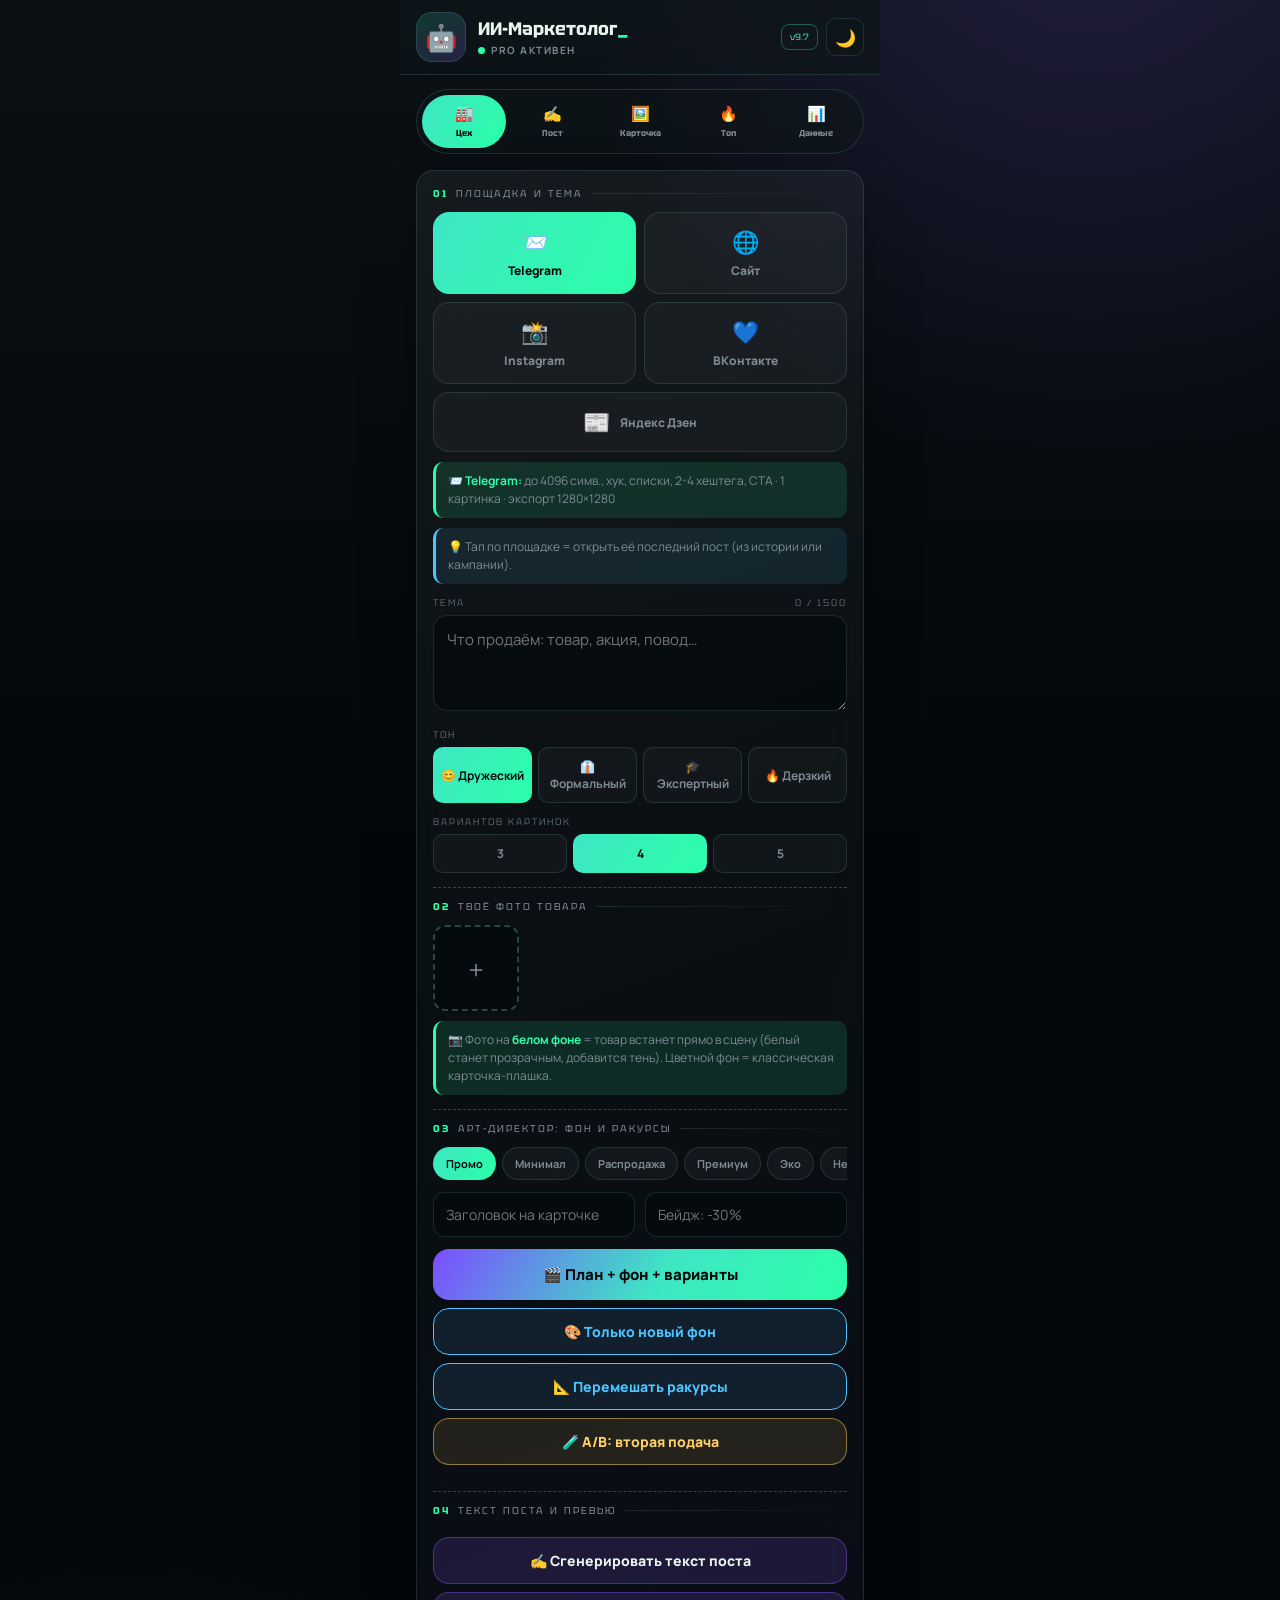
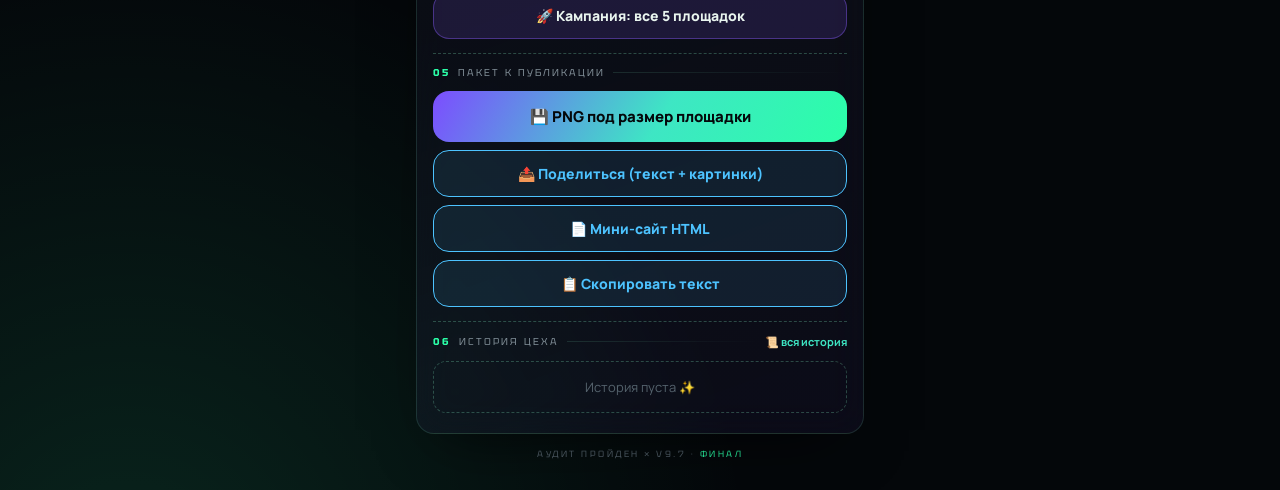
==== commit ce692706: "Update index.html" ====
--- a/index.html
+++ b/index.html
@@ -168,4 +168,690 @@
 .pv .carr img{flex:none;width:110px;height:110px;object-fit:cover;border-radius:10px;border:1px solid var(--line)}
 .foot{text-align:center;font-family:var(--disp);font-size:9px;letter-spacing:2.5px;text-transform:uppercase;color:var(--faint);margin-top:6px}
 .foot em{font-style:normal;color:var(--neon)}
-#toast{position:fixed;bottom:22px;left:50%;transform:translateX(-50%) translateY(90px);background:var(--glass2);border:1px solid var(--line);padding
+#toast{position:fixed;bottom:22px;left:50%;transform:translateX(-50%) translateY(90px);background:var(--glass2);border:1px solid var(--line);padding:12px 18px;border-radius:12px;font-size:13px;font-weight:700;opacity:0;transition:.3s var(--ease);z-index:100;max-width:90%;text-align:center;backdrop-filter:blur(10px)}
+#toast.show{transform:translateX(-50%);opacity:1}
+#toast.ok{border-color:var(--neon);color:var(--neon)}#toast.err{border-color:rgba(255,92,122,.5);color:#ffb7c3}#toast.warn{border-color:rgba(255,184,77,.5);color:var(--warn)}#toast.info{border-color:rgba(77,195,255,.5);color:var(--info)}
+.mo{position:fixed;inset:0;background:rgba(0,0,0,.7);backdrop-filter:blur(6px);z-index:200;display:flex;align-items:center;justify-content:center;padding:20px;opacity:0;visibility:hidden;transition:.2s}
+.mo.on{opacity:1;visibility:visible}
+.md{background:var(--bg1);border:1px solid var(--line);border-radius:20px;padding:22px;max-width:320px;width:100%}
+.md h3{font-size:16px;margin-bottom:10px}.md p{font-size:14px;color:var(--muted);margin-bottom:18px;line-height:1.5}
+.md .ma{display:flex;gap:10px}.md .ma button{flex:1;padding:12px;border-radius:10px;font-weight:700;cursor:pointer;border:1px solid var(--line);background:none;color:var(--ink)}
+.md .ma .c{background:var(--danger);border-color:var(--danger);color:#fff}
+@keyframes spin{to{transform:rotate(360deg)}}@keyframes vin{from{opacity:0;transform:translateY(16px)}}@keyframes rin{from{opacity:0;transform:translateX(-14px)}}@keyframes shk{20%,60%{transform:translateX(-5px)}40%,80%{transform:translateX(5px)}}@keyframes sheen{0%,55%{left:-70%}100%{left:130%}}@keyframes rot{to{--ang:360deg}}@keyframes flame{0%,100%{transform:scale(1)}50%{transform:scale(1.15) rotate(-4deg)}}@keyframes chipPulse{0%,100%{transform:scale(1);opacity:.8}50%{transform:scale(1.06);opacity:1}}@keyframes pop{0%{transform:scale(.7)}60%{transform:scale(1.12)}100%{transform:scale(1)}}@keyframes gradPulse{0%,100%{filter:brightness(1)}50%{filter:brightness(1.4)}}
+@media(max-width:360px){.tb span{display:none}}
+</style>
+</head>
+<body>
+<main class="app">
+<header class="head">
+  <div class="tile">🤖</div>
+  <div><h1>ИИ-Маркетолог<i>_</i></h1><p class="st"><i id="led"></i><span id="stx">PRO активен</span></p></div>
+  <div class="ha"><span class="chip-v">v9.7</span><button class="tgl" id="theme">🌙</button></div>
+</header>
+
+<nav class="tabs">
+  <button class="tb on" data-t="shop"><i>🏭</i><span>Цех</span></button>
+  <button class="tb" data-t="gen"><i>✍️</i><span>Пост</span></button>
+  <button class="tb" data-t="card"><i>🖼️</i><span>Карточка</span></button>
+  <button class="tb" data-t="week"><i>🔥</i><span>Топ</span></button>
+  <button class="tb" data-t="data"><i>📊</i><span>Данные</span></button>
+</nav>
+
+<section class="view" id="v-shop">
+  <div class="card">
+    <div class="tag"><b>01</b> площадка и тема <u></u></div>
+    <div class="fmtgrid" id="wFmtGrid"></div>
+    <div class="hint" id="wRuleHint"></div>
+    <div class="hint" style="background:var(--info-dim);border-color:var(--info)">💡 Тап по площадке = открыть её последний пост (из истории или кампании).</div>
+    <label class="lbl">Тема <span id="wCnt">0 / 1500</span></label>
+    <textarea id="wTopic" maxlength="1500" placeholder="Что продаём: товар, акция, повод…"></textarea>
+    <label class="lbl">Тон</label>
+    <div class="ob" id="wTones"><button class="on" data-v="friendly">😊 Дружеский</button><button data-v="formal">👔 Формальный</button><button data-v="expert">🎓 Экспертный</button><button data-v="bold">🔥 Дерзкий</button></div>
+    <label class="lbl">Вариантов картинок</label>
+    <div class="ob" id="wCount"><button data-n="3">3</button><button class="on" data-n="4">4</button><button data-n="5">5</button></div>
+
+    <div class="wsec">
+      <div class="tag"><b>02</b> твоё фото товара <u></u></div>
+      <div class="pstrip" id="wPhotos"><div class="add" id="wAdd">＋</div></div>
+      <input type="file" id="wFile" accept="image/*" multiple hidden>
+      <div class="hint">📷 Фото на <b>белом фоне</b> = товар встанет прямо в сцену (белый станет прозрачным, добавится тень). Цветной фон = классическая карточка-плашка.</div>
+    </div>
+
+    <div class="wsec">
+      <div class="tag"><b>03</b> арт-директор: фон и ракурсы <u></u></div>
+      <div class="tplrow" id="wTplRow"></div>
+      <div class="row" style="align-items:stretch"><input type="text" id="wHead" maxlength="26" placeholder="Заголовок на карточке"><input type="text" id="wBadge" maxlength="7" placeholder="Бейдж: -30%"></div>
+      <button class="cta" id="wPlanBtn">🎬 План + фон + варианты</button>
+      <button class="cta3" id="wBgBtn">🎨 Только новый фон</button>
+      <button class="cta3" id="wShufBtn">📐 Перемешать ракурсы</button>
+      <button class="cta4" id="wAbBtn">🧪 A/B: вторая подача</button>
+      <div class="ld" id="wLd" hidden><div class="sp"></div><p id="wLdT">Считаю композицию…</p></div>
+      <div class="mgrid" id="wGrid"></div>
+      <div class="schips" id="wSetChip" hidden></div>
+    </div>
+
+    <div class="wsec">
+      <div class="tag"><b>04</b> текст поста и превью <u></u></div>
+      <button class="cta2" id="wTextBtn">✍️ Сгенерировать текст поста</button>
+      <button class="cta2" id="wCampBtn">🚀 Кампания: все 5 площадок</button>
+      <div class="schips" id="wCampBox" hidden></div>
+      <div class="cprog" id="wCampProg" hidden><i></i></div>
+      <div class="schips" id="wCampChips" hidden></div>
+      <textarea id="wTextEdit" hidden placeholder="Здесь можно поправить текст перед публикацией…"></textarea>
+      <div class="pv" id="wPrev" hidden></div>
+    </div>
+
+    <div class="wsec">
+      <div class="tag"><b>05</b> пакет к публикации <u></u></div>
+      <button class="cta" id="wDlPng">💾 PNG под размер площадки</button>
+      <button class="cta3" id="wShare">📤 Поделиться (текст + картинки)</button>
+      <button class="cta3" id="wDlSite">📄 Мини-сайт HTML</button>
+      <button class="cta3" id="wCpTxt">📋 Скопировать текст</button>
+    </div>
+
+    <div class="wsec">
+      <div class="tag"><b>06</b> история цеха <u></u><button id="wHistMore">📜 вся история</button></div>
+      <div class="hteaser" id="wHistTeaser"></div>
+    </div>
+  </div>
+</section>
+
+<section class="view" id="v-gen" hidden>
+  <div class="card">
+    <div class="tag"><b>01</b> тема и площадка <u></u></div>
+    <label class="lbl">Тема <span id="cnt">0 / 1500</span></label>
+    <textarea id="topic" maxlength="1500" placeholder="Например: открытие кофейни, скидки на маникюр…"></textarea>
+    <label class="lbl">Площадка — нажми, чтобы открыть готовый текст</label>
+    <div class="fmtgrid" id="fmtGrid"></div>
+    <div class="hint" id="ruleHint"></div>
+    <label class="lbl">Тон</label>
+    <div class="ob" id="tones"><button class="on" data-v="friendly">😊 Дружеский</button><button data-v="formal">👔 Формальный</button><button data-v="expert">🎓 Экспертный</button><button data-v="bold">🔥 Дерзкий</button></div>
+    <label class="lbl">Длина</label>
+    <div class="ob" id="lens"><button data-v="short">Коротко</button><button class="on" data-v="medium">Средне</button><button data-v="long">Развёрнуто</button></div>
+    <button class="cta" id="go">✨ Сгенерировать</button>
+    <button class="cta3" id="go2">⚡ 2 варианта (A/B)</button>
+    <button class="cta2" id="goAll">🚀 Кампания: все 5 площадок</button>
+  </div>
+
+  <div class="card" id="rc" style="padding:0 16px 16px">
+    <div class="bar"><span class="lights"><i></i><i></i><i></i></span><span class="fn" id="fn">post.txt</span>
+      <span class="ba"><button class="bb" id="undo" hidden>↩</button><button class="bb" id="star" hidden>★</button><button class="bb" id="dl" disabled>💾</button><button class="bb" id="cp" disabled>📋</button></span></div>
+    <div class="rt" id="vtabs" hidden><button class="on" data-v="0">Вариант A</button><button data-v="1">Вариант B</button></div>
+    <div class="rt" id="rtabs" hidden><button class="on" data-r="t">📝 Текст</button><button data-r="p">👁 Превью</button><button data-r="a">📊 Анализ</button></div>
+    <div class="empty" id="empty">Выбери площадку и нажми «Сгенерировать»…</div>
+    <div class="ld" id="ld" hidden><div class="sp"></div><p id="ldt">Читаю правила площадки…</p></div>
+    <div id="pt"><div class="out" id="out" hidden></div></div>
+    <div id="pp" hidden><div class="pv" id="pvb"></div></div>
+    <div id="pa" hidden><div class="pv" id="pab"></div></div>
+    <div class="ebox" id="gerr" hidden></div>
+    <div class="meta" id="meta" hidden></div>
+    <div class="schips" id="sch" hidden></div>
+  </div>
+
+  <div class="card">
+    <div class="tag"><b>03</b> последние генерации <u></u><button id="expH">📥 Экспорт</button></div>
+    <div class="hteaser" id="histTeaser"></div>
+    <div class="hl" id="hist" hidden></div>
+    <button class="cta3" id="histToggle" style="margin-top:10px">📜 Вся история (0)</button>
+  </div>
+</section>
+
+<section class="view" id="v-card" hidden>
+  <div class="card">
+    <div class="tag"><b>04</b> фото товара + дизайн <u></u></div>
+    <div class="drops">
+      <div class="dz" id="dzP"><div class="di">📷</div><div class="dt">Фото товара</div><div class="dh">реальное фото</div><input type="file" id="fP" accept="image/*"></div>
+      <div class="dz" id="dzD"><div class="di">🎨</div><div class="dt">Дизайн / фон</div><div class="dh">необязательно</div><input type="file" id="fD" accept="image/*"></div>
+    </div>
+    <div class="hint">💡 Товар = твоё <b>реальное фото</b>. Фон = твой дизайн или нейросеть.</div>
+    <button class="cta3" id="bgBtn">🎨 Сгенерировать фон через ИИ</button>
+    <div class="ld" id="bgLd" hidden><div class="sp"></div><p>Рисую фон…</p></div>
+  </div>
+  <div class="card">
+    <div class="tag"><b>05</b> сборка карточки <u></u></div>
+    <div class="ob" id="lays"><button class="on" data-l="sq">⬛ Квадрат</button><button data-l="ci">⭕ Круг</button><button data-l="sp">◧ Дизайн слева</button></div>
+    <div class="row"><label>Размер</label><input type="range" id="rS" min="30" max="95" value="70"></div>
+    <div class="row"><label>Скругление</label><input type="range" id="rR" min="0" max="180" value="36"></div>
+    <div class="row"><label>Сдвиг</label><input type="range" id="rO" min="-250" max="250" value="-60"></div>
+    <div class="row" style="align-items:stretch"><input type="text" id="tT" placeholder="Название"><input type="text" id="tP" placeholder="Цена"></div>
+    <div class="row" style="align-items:stretch"><input type="text" id="tB" placeholder="Бейдж: -30%"><div class="sw"><select id="tPan"><option value="dark">Тёмная панель</option><option value="light">Светлая</option><option value="none">Без панели</option></select></div></div>
+    <canvas id="cv" width="1080" height="1080"></canvas>
+    <button class="cta" id="dlCv">💾 Скачать карточку PNG</button>
+  </div>
+</section>
+
+<section class="view" id="v-week" hidden>
+  <div class="hero"><div class="hero-in">
+    <div class="hero-h"><span class="fl">🔥</span><h2>Топ-10 товаров за неделю</h2><span class="week-chip" id="wrange">—</span></div>
+    <div class="hero-sub">AI-оценка динамики поисковых запросов маркетплейсов за 5 дней</div>
+    <input type="text" id="wcat" placeholder="Категория: кроссовки, наушники, кофе…">
+    <button class="cta" id="wgo">📈 Построить топ-10 недели</button>
+    <div class="ld" id="wld" hidden><div class="sp"></div><p id="wldt">Считаю запросы за 5 дней…</p></div>
+    <div id="wlist"></div>
+    <div class="ebox" id="werr" hidden></div>
+    <div class="scard">
+      <h3>🔎 Проверить товар по запросам за 5 дней</h3>
+      <input type="text" id="wq" placeholder="Например: кроссовки Nike Air Max 90">
+      <button class="cta3" id="wqgo">Проверить динамику</button>
+      <div class="ld" id="wqld" hidden><div class="sp"></div><p>Анализирую запросы…</p></div>
+      <div id="wres"></div>
+    </div>
+  </div></div>
+</section>
+
+<section class="view" id="v-data" hidden>
+  <div class="card">
+    <div class="tag"><b>06</b> статистика <u></u></div>
+    <div class="dash">
+      <div class="dc"><div class="v" id="sG">0</div><div class="l">Генераций</div></div>
+      <div class="dc"><div class="v" id="sW">0</div><div class="l">Слов</div></div>
+      <div class="dc"><div class="v" id="sC">0</div><div class="l">Кампаний</div></div>
+      <div class="dc"><div class="v" id="sI">0</div><div class="l">Карточек</div></div>
+    </div>
+  </div>
+  <div class="card">
+    <div class="tag"><b>07</b> подключение ИИ (гибрид) <u></u></div>
+    <div class="hint">🔗 Worker URL + токен. Воркер даёт текст (Workers AI → OpenRouter) и картинки (Flux → SDXL).</div>
+    <div class="row" style="margin-top:10px"><input type="text" id="wUrl" placeholder="https://…workers.dev"></div>
+    <div class="row"><input type="password" id="wTok" placeholder="APP_TOKEN"></div>
+    <button class="cta2" id="wSave">💾 Сохранить подключение</button>
+    <button class="cta3" id="wTest">🧪 Проверить гибридный ИИ</button>
+  </div>
+  <div class="card">
+    <div class="tag"><b>08</b> шаблоны тем <u></u></div>
+    <div id="tpls"><div class="empty" style="padding:16px">Пусто. Нажми ★ в результате.</div></div>
+  </div>
+  <div class="card">
+    <div class="tag"><b>09</b> управление <u></u></div>
+    <div class="da">
+      <button class="db" id="expAll">📥 Экспортировать все данные</button>
+      <button class="db" id="tests">🧪 Самодиагностика + живой тест ИИ</button>
+      <button class="db danger" id="wipe">🗑️ Очистить всё</button>
+    </div>
+    <div id="tres" hidden></div>
+  </div>
+</section>
+
+<footer class="foot">аудит пройден × v9.7 · <em>финал</em></footer>
+</main>
+<div id="toast"></div>
+<div class="mo" id="mo"><div class="md"><h3 id="moT"></h3><p id="moX"></p><div class="ma"><button id="moN">Отмена</button><button class="c" id="moY">Удалить</button></div></div></div>
+<script>
+(()=>{'use strict';
+const $=s=>document.querySelector(s),$$=s=>document.querySelectorAll(s);
+const RM=matchMedia('(prefers-reduced-motion: reduce)').matches;
+const K={h:'aim7-hist',t:'aim7-tpl',a:'aim7-ana',th:'aim7-th',w:'aim7-worker',wt:'aim7-wtoken',wk:'aim7-week',c:'aim7-camp',wtp:'aim7-wtopic',wh:'aim7-whead',wb:'aim7-wbadge'};
+const SYS='Ты — профессиональный копирайтер. Отвечай ТОЛЬКО готовым текстом на русском, без комментариев.';
+const RULES={
+tg:{n:'Telegram',i:'📨',img:1,istyle:'яркий баннер для мессенджера, сочный свет',size:[1280,1280],s:'до 4096 симв., хук, списки, 2-4 хештега, CTA · 1 картинка',f:'generated_tg.txt',k:'creative',p:'ПЛОЩАДКА: Telegram.\nЛИМИТ: 600-1200 символов.\nСТРУКТУРА: 1) хук с эмодзи; 2) 2-3 абзаца по 1-3 строки; 3) список с эмодзи-маркерами; 4) призыв поставить реакцию; 5) 2-4 хештега.\nСТИЛЬ: разговорный, энергичный.\nЗАПРЕЩЕНО: простыни, >5 хештегов, таблицы.'},
+site:{n:'Сайт',i:'🌐',img:3,istyle:'презентационные фото для лендинга, студийный свет',size:[1600,900],s:'800-1500 симв., SEO, без эмодзи, CTA · 3 картинки',f:'generated_site.txt',k:'struct',p:'ПЛОЩАДКА: сайт (SEO-описание).\nЛИМИТ: 800-1500 символов.\nСТРУКТУРА: заголовок с ключом; вводный абзац; подзаголовок «Преимущества» + 3-5 пунктов; абзац доверия с цифрами; призыв оставить заявку.\nЗАПРЕЩЕНО: эмодзи, хештеги, КАПС, ссылки.'},
+insta:{n:'Instagram',i:'📸',img:4,istyle:'эстетичные lifestyle-кадры для карусели, тёплые тона',size:[1080,1350],s:'до 2200 симв., хук-интрига, 5-7 хештегов · карусель 4 картинки',f:'generated_insta.txt',k:'creative',p:'ПЛОЩАДКА: Instagram.\nЛИМИТ: 700-1200 символов.\nСТРУКТУРА: 1) хук с интригой; 2) 3-5 абзацев по 1-2 строки с эмодзи; 3) нумерованный список; 4) призыв: комментарий/сохранение; 5) фраза «ссылка в шапке профиля»; 6) ровно 5-7 хештегов.\nЗАПРЕЩЕНО: кликабельные ссылки, >8 хештегов.'},
+vk:{n:'ВКонтакте',i:'💙',img:2,istyle:'фото для ленты сообщества, дружелюбная атмосфера',size:[1200,1200],s:'до 2000 симв., тон сообщества, опрос · 2 картинки',f:'generated_vk.txt',k:'creative',p:'ПЛОЩАДКА: ВКонтакте.\nЛИМИТ: 800-1500 символов.\nСТРУКТУРА: 1) заголовок-новость с 1-2 эмодзи; 2) приветствие сообщества; 3) факты с галочками; 4) призывы лайк/репост/комментарий с новой строки; 5) анонс опроса; 6) 2-3 хештега.\nЗАПРЕЩЕНО: капс-заголовки, >6 эмодзи-блоков.'},
+dzen:{n:'Яндекс Дзен',i:'📰',img:2,istyle:'иллюстрации к статье, редакционная фотография',size:[1200,800],s:'1500-2500 симв., подзаголовки, БЕЗ ссылок/эмодзи · 2 картинки',f:'generated_dzen.txt',k:'struct',p:'ПЛОЩАДКА: Яндекс Дзен.\nЛИМИТ: 1500-2500 символов.\nСТРУКТУРА: 1) заголовок до 100 символов без кликбейта; 2) лид; 3) 3-4 раздела с подзаголовками; 4) разбор ошибок; 5) вывод; 6) мягкий призыв лайк+подписка.\nСТИЛЬ: экспертный сторителлинг.\nЗАПРЕЩЕНО: ссылки, хештеги, эмодзи, «купи».'}};
+const TONES={friendly:'дружеский',formal:'формальный',expert:'экспертный',bold:'дерзкий'};
+const LENS={short:'короткий',medium:'средний',long:'развёрнутый'};
+const PHR=['Читаю правила площадки…','Строю хук…','Расставляю акценты…','Полирую текст…'];
+const TPLS=[
+{n:'Промо',bg:'яркий промо-фон с геометрическими фигурами и неоновыми акцентами'},
+{n:'Минимал',bg:'чистый светло-серый студийный фон с мягкой тенью'},
+{n:'Распродажа',bg:'красно-жёлтый фон распродажи с ценниками и конфетти'},
+{n:'Премиум',bg:'тёмный бархатный фон с золотыми частицами, драматический свет'},
+{n:'Эко',bg:'эко-фон: крафт, зелёные листья, мягкий дневной свет'},
+{n:'Неон',bg:'тёмный фон с неоновыми линиями и свечением'},
+{n:'Студия',bg:'белая циклорама, студийный софтбокс, чёткая тень'},
+{n:'Праздник',bg:'праздничный фон с гирляндами и тёплым боке'}];
+
+const esc=t=>{const d=document.createElement('div');d.textContent=String(t==null?'':t);return d.innerHTML};
+let tT;const toast=(m,k='ok',d=3200)=>{const t=$('#toast');t.textContent=m;t.className='show '+k;clearTimeout(tT);tT=setTimeout(()=>t.className='',d)};
+const ls=(k,v)=>{try{return v===undefined?JSON.parse(localStorage.getItem(k)||'null'):localStorage.setItem(k,JSON.stringify(v))}catch(e){return null}};
+let moCb;const confirmD=(t,x,cb)=>{$('#moT').textContent=t;$('#moX').textContent=x;moCb=cb;$('#mo').classList.add('on')};
+$('#moN').onclick=()=>$('#mo').classList.remove('on');$('#mo').onclick=e=>{if(e.target.id==='mo')$('#mo').classList.remove('on')};
+$('#moY').onclick=()=>{$('#mo').classList.remove('on');moCb&&moCb()};
+const an=t=>{const w=(t||'').trim().split(/\s+/).filter(Boolean).length;return{w,c:(t||'').length,tok:Math.ceil((t||'').length/4),min:Math.max(1,Math.ceil(w/180))}};
+const read=t=>{const w=(t||'').trim().split(/\s+/).filter(Boolean);if(!w.length)return{s:0,l:'—'};const sn=t.split(/[.!?]+/).filter(x=>x.trim()).length||1;const v=(t.match(/[аеёиоуыэюя]/gi)||[]).length;const s=Math.max(0,Math.min(100,Math.round(206.835-1.3*(Math.max(v,w.length)/w.length)-60.1*(sn/w.length))));return{s,l:s>=80?'очень легко':s>=60?'легко':s>=40?'средне':s>=20?'сложно':'очень сложно'}};
+const sent=t=>{const P=['отличный','прекрасный','лучший','идеальный','супер','рекомендую','люблю','нравится','качественный','удобный','выгодный','красивый'],N=['плохой','ужасный','худший','разочарован','брак','проблема','дорогой','скучный'];const l=(t||'').toLowerCase();let p=0,n=0;P.forEach(w=>l.includes(w)&&p++);N.forEach(w=>l.includes(w)&&n++);return!p&&!n?{t:'neutral',l:'Нейтральный',i:'⚪'}:p>n?{t:'positive',l:'Позитивный',i:'😊'}:n>p?{t:'negative',l:'Негативный',i:'😟'}:{t:'neutral',l:'Смешанный',i:'⚪'}};
+const fd=ts=>{try{const d=new Date(ts);return d.toLocaleDateString('ru-RU',{day:'numeric',month:'short'})+' '+d.toLocaleTimeString('ru-RU',{hour:'2-digit',minute:'2-digit'})}catch(e){return''}};
+const dl=(c,n,tp)=>{const b=new Blob([c],{type:tp}),u=URL.createObjectURL(b),a=document.createElement('a');a.href=u;a.download=n;a.click();URL.revokeObjectURL(u)};
+const loadImg=(src,ms=25000)=>new Promise((res,rej)=>{const im=new Image();im.crossOrigin='anonymous';const t=setTimeout(()=>{try{im.src=''}catch(e){}rej(new Error('img timeout'))},ms);im.onload=()=>{clearTimeout(t);res(im)};im.onerror=()=>{clearTimeout(t);rej(new Error('img error'))};im.src=src});
+const comp=f=>new Promise((res,rej)=>{const r=new FileReader();r.onload=e=>{const im=new Image();im.onload=()=>{const c=document.createElement('canvas');let{width:w,height:h}=im;const M=1400;if(w>h&&w>M){h=h*M/w;w=M}else if(h>=w&&h>M){w=w*M/h;h=M}c.width=w;c.height=h;c.getContext('2d').drawImage(im,0,0,w,h);res(c.toDataURL('image/jpeg',.88))};im.onerror=rej;im.src=e.target.result};r.onerror=rej;r.readAsDataURL(f)});
+const days5=()=>{const a=[];for(let i=4;i>=0;i--){const d=new Date(Date.now()-i*864e5);a.push(d.toLocaleDateString('ru-RU',{day:'2-digit',month:'2-digit'}))}return a};
+const DAYS=days5();
+const hash=s=>{let h=0;for(let i=0;i<s.length;i++)h=(h*31+s.charCodeAt(i))|0;return Math.abs(h)};
+const synth=(name,base)=>{const h=hash(name);const t=[];let v=base||(400+h%3600);for(let i=0;i<5;i++){v=Math.max(50,v*(0.86+((h>>(i*3))%30)/100));t.push(Math.round(v))}return t};
+const parseJSON=t=>{const m=(t||'').match(/\[[\s\S]*\]|\{[\s\S]*\}/);if(!m)return null;try{return JSON.parse(m[0])}catch(e){return null}};
+const cl=(v,a,b,d)=>{const x=+v;return isFinite(x)?Math.min(b,Math.max(a,x)):d};
+const isWhiteBg=im=>{try{if(im._wb!==undefined)return im._wb;const c=document.createElement('canvas');c.width=c.height=24;const x=c.getContext('2d');x.drawImage(im,0,0,24,24);const d=x.getImageData(0,0,24,24).data;let s=0,n=0;for(let i=0;i<d.length;i+=4){s+=(d[i]+d[i+1]+d[i+2])/3;n++}im._wb=(s/n)>225;return im._wb}catch(e){return false}};
+
+const AI={last:'—',lastImg:'—',
+cfg:()=>({w:(ls(K.w)||'').trim(),tok:ls(K.wt)||'market2026'}),
+async worker(p,sys,kind){const{w,tok}=this.cfg();if(!w)throw new Error('worker не настроен');
+ const r=await fetch(w,{method:'POST',headers:{'Content-Type':'application/json','x-app-token':tok},body:JSON.stringify({prompt:p,system:sys,kind})});
+ const d=await r.json().catch(()=>({}));
+ if(!r.ok||d.error)throw new Error(d.error||('worker '+r.status));
+ this.last=d.provider||'ИИ';return d.text},
+async image(p){const{w,tok}=this.cfg();
+ if(w){try{const r=await fetch(w,{method:'POST',headers:{'Content-Type':'application/json','x-app-token':tok},body:JSON.stringify({action:'image',prompt:p})});const d=await r.json().catch(()=>({}));if(r.ok&&d.image){this.lastImg=d.provider||'ИИ';return d.image}}catch(e){}}
+ this.lastImg='pollinations-img';
+ return 'https://image.pollinations.ai/prompt/'+encodeURIComponent(p)+'?width=1024&height=1024&nologo=true&seed='+(Date.now()%1000000)},
+async poli(p){
+ try{const r=await fetch('https://text.pollinations.ai/openai',{method:'POST',headers:{'Content-Type':'application/json'},body:JSON.stringify({model:'openai',messages:[{role:'system',content:SYS},{role:'user',content:p}],seed:Date.now(),referrer:'dorinvest13-spec.github.io'})});
+  if(r.ok){let t=await r.text();try{const j=JSON.parse(t);if(j.choices)t=j.choices[0].message.content}catch(e){}if(t&&t.trim()){this.last='pollinations';return t.trim()}}}catch(e){}
+ const g=await fetch('https://text.pollinations.ai/'+encodeURIComponent(p)+'?seed='+Date.now()+'&referrer=dorinvest13-spec.github.io');
+ if(!g.ok)throw new Error('pollinations HTTP '+g.status);
+ const t=await g.text();if(!t.trim())throw new Error('pollinations пусто');
+ this.last='pollinations';return t.trim()},
+async text(p,sys,kind){const{w}=this.cfg();
+ if(w){try{return await this.worker(p,sys,kind)}catch(e){console.warn('worker fail:',e.message);throw new Error('Worker: '+e.message)}}
+ return await this.poli(p)}};
+
+const S={tone:'friendly',len:'medium',text:'',fmt:'tg',prev:null,vars:[],vi:0,hist:ls(K.h)||[],tpls:ls(K.t)||[],ana:ls(K.a)||{g:0,w:0,c:0,i:0}};
+const save=()=>{ls(K.h,S.hist.slice(0,30));ls(K.t,S.tpls.slice(0,10));ls(K.a,S.ana)};
+
+const setTh=t=>{document.documentElement.setAttribute('data-theme',t);ls(K.th,t);$('#theme').textContent=t==='dark'?'🌙':'☀️'};
+setTh(ls(K.th)||'dark');$('#theme').onclick=()=>setTh(document.documentElement.getAttribute('data-theme')==='dark'?'light':'dark');
+const onl=()=>{$('#led').classList.toggle('off',!navigator.onLine);$('#stx').textContent=navigator.onLine?'PRO активен':'Офлайн'};
+onl();addEventListener('online',onl);addEventListener('offline',onl);
+$$('.tb').forEach(b=>b.onclick=()=>{$$('.tb').forEach(x=>x.classList.toggle('on',x===b));$$('.view').forEach(v=>v.hidden=v.id!=='v-'+b.dataset.t);if(b.dataset.t==='data')renderDash();scrollTo({top:0,behavior:RM?'auto':'smooth'})});
+
+/* ===== кнопки площадок (обе сетки) ===== */
+const fmtHTML=Object.keys(RULES).map(f=>`<button class="fmtbtn ${f==='dzen'?'wide':''}" data-f="${f}"><i>${RULES[f].i}</i><span>${RULES[f].n}</span><span class="bdg" hidden>✅</span></button>`).join('');
+$('#fmtGrid').innerHTML=fmtHTML;$('#wFmtGrid').innerHTML=fmtHTML;
+const syncFmt=()=>{$$('.fmtbtn').forEach(b=>b.classList.toggle('on',b.dataset.f===S.fmt));
+ $('#fn').textContent=RULES[S.fmt].f;
+ const r=RULES[S.fmt];
+ $('#ruleHint').innerHTML=`<b>${r.i} ${r.n}:</b> ${esc(r.s)}`;
+ $('#wRuleHint').innerHTML=`<b>${r.i} ${r.n}:</b> ${esc(r.s)} · экспорт ${r.size[0]}×${r.size[1]}`};
+const updBadges=()=>{const has={};S.hist.forEach(x=>{if(!has[x.fmt])has[x.fmt]=1});$$('.fmtbtn').forEach(b=>{b.querySelector('.bdg').hidden=!has[b.dataset.f]})};
+const resetResult=()=>{S.vars=[];S.vi=0;$('#vtabs').hidden=true;$('#gerr').hidden=true};
+const setFmt=f=>{S.fmt=f;resetResult();syncFmt();
+ const h=S.hist.find(x=>x.fmt===f);
+ if(h){S.text=h.text;$('#empty').hidden=true;$('#rtabs').hidden=false;$('#out').hidden=false;tab('t');$('#out').textContent=h.text;pv(f,h.text,[]);pa(h.text);$('#cp').disabled=$('#dl').disabled=false;$('#star').hidden=false}};
+const wSetFmt=f=>{S.fmt=f;syncFmt();renderCampChips();
+ const h=S.hist.find(x=>x.fmt===f);
+ if(h){W.text=h.text;$('#wTextEdit').hidden=false;$('#wTextEdit').value=W.text;$('#wPrev').hidden=false;renderWPrev();toast('Открыт пост: '+RULES[f].i+' '+RULES[f].n)}};
+$$('.fmtgrid').forEach(g=>g.onclick=e=>{const b=e.target.closest('.fmtbtn');if(!b)return;
+ if(g.id==='wFmtGrid')wSetFmt(b.dataset.f);
+ else setFmt(b.dataset.f)});
+syncFmt();
+
+const syncOb=(key,val)=>{const map={tone:['#tones','#wTones'],len:['#lens']};(map[key]||[]).forEach(s=>$$(s+' button').forEach(b=>b.classList.toggle('on',b.dataset.v===val)))};
+const wpick=(sel,key)=>{$(sel).onclick=e=>{const b=e.target.closest('button');if(!b)return;S[key]=b.dataset.v;syncOb(key,S[key])}};
+
+/* ================= ЦЕХ ================= */
+const W={photos:[],nvar:4,tpl:0,set:'A',sets:{A:null,B:null},text:'',busy:false,campRes:null};
+$('#wTplRow').innerHTML=TPLS.map((t,i)=>`<button class="tpl ${i===0?'on':''}" data-i="${i}">${t.n}</button>`).join('');
+$('#wTplRow').onclick=e=>{const b=e.target.closest('.tpl');if(!b)return;$$('#wTplRow .tpl').forEach(x=>x.classList.toggle('on',x===b));W.tpl=+b.dataset.i;toast('Шаблон: '+TPLS[W.tpl].n,'info')};
+$('#wTopic').oninput=e=>{$('#wCnt').textContent=e.target.value.length+' / 1500';e.target.classList.remove('err');ls(K.wtp,e.target.value)};
+$('#wHead').oninput=e=>ls(K.wh,e.target.value);
+$('#wBadge').oninput=e=>ls(K.wb,e.target.value);
+wpick('#wTones','tone');
+$('#wCount').onclick=e=>{const b=e.target.closest('button');if(!b)return;$$('#wCount button').forEach(x=>x.classList.toggle('on',x===b));W.nvar=+b.dataset.n};
+$('#wAdd').onclick=()=>$('#wFile').click();
+$('#wFile').onchange=async e=>{for(const f of Array.from(e.target.files).slice(0,Math.max(0,3-W.photos.length))){if(!f.type.startsWith('image/'))continue;try{const src=await comp(f);W.photos.push({src:src,im:await loadImg(src,15000)})}catch(err){}}e.target.value='';renderPhotos()};
+function renderPhotos(){const s=$('#wPhotos');s.querySelectorAll('.pc').forEach(x=>x.remove());
+ W.photos.forEach((p,i)=>{const d=document.createElement('div');d.className='pc';d.innerHTML=`<img src="${p.src}"><button data-x="${i}">✕</button>`;s.insertBefore(d,$('#wAdd'))});
+ s.onclick=e=>{const b=e.target.closest('[data-x]');if(b){W.photos.splice(+b.dataset.x,1);renderPhotos()}}}
+const curSet=()=>W.sets[W.set];
+const setCur=v=>{W.sets[W.set]=v};
+const rndTr=()=>({layout:['sq','ci','sp'][Math.random()*3|0],scale:+(0.95+Math.random()*0.7).toFixed(2),ox:Math.round(-120+Math.random()*240),oy:Math.round(-120+Math.random()*240),rot:Math.round(-8+Math.random()*16)});
+function rrp(ctx,x,y,w,h,r){ctx.beginPath();ctx.moveTo(x+r,y);ctx.arcTo(x+w,y,x+w,y+h,r);ctx.arcTo(x+w,y+h,x,y+h,r);ctx.arcTo(x,y+h,x,y,r);ctx.arcTo(x,y,x+w,y,r);ctx.closePath()}
+function coverI(ctx,im,x,y,w,h){const sc=Math.max(w/im.width,h/im.height),dw=im.width*sc,dh=im.height*sc;ctx.drawImage(im,x+(w-dw)/2,y+(h-dh)/2,dw,dh)}
+function shadowEllipse(ctx,cx0,cy0,rx,ry,rot){ctx.save();ctx.translate(cx0,cy0);ctx.rotate(rot||0);ctx.scale(1,ry/rx);const g=ctx.createRadialGradient(0,0,0,0,0,rx);g.addColorStop(0,'rgba(0,0,0,.38)');g.addColorStop(1,'rgba(0,0,0,0)');ctx.fillStyle=g;ctx.beginPath();ctx.arc(0,0,rx,0,7);ctx.fill();ctx.restore()}
+function scene(ctx,Wd,Hd,v,st){
+ ctx.clearRect(0,0,Wd,Hd);
+ const bg=v.bgImg||st.bgImg;
+ if(bg)coverI(ctx,bg,0,0,Wd,Hd);
+ else{const g=ctx.createLinearGradient(0,0,Wd,Hd);g.addColorStop(0,'#12241c');g.addColorStop(1,'#1a1030');ctx.fillStyle=g;ctx.fillRect(0,0,Wd,Hd)}
+ const photo=(st.photos[v.pi%st.photos.length]||{}).im||null;
+ const wb=photo?isWhiteBg(photo):false;
+ const k=Wd/1080;
+ if(v.layout==='sp'){const lw=Wd*.45;
+  if(photo){if(wb)shadowEllipse(ctx,lw+(Wd-lw)/2,Hd*.92,(Wd-lw)*.4,(Wd-lw)*.1,0);
+   if(wb){ctx.save();ctx.beginPath();ctx.rect(lw,0,Wd-lw,Hd);ctx.clip();ctx.globalCompositeOperation='multiply';coverI(ctx,photo,lw,0,Wd-lw,Hd);ctx.restore()}
+   else coverI(ctx,photo,lw,0,Wd-lw,Hd)}
+  ctx.fillStyle='rgba(0,0,0,.25)';ctx.fillRect(lw-4,0,4,Hd);
+ }else{
+  const s=Math.min(Wd,Hd)*(v.scale||1)*.62,x=(Wd-s)/2+(v.ox||0)*k,y=(Hd-s)/2+(v.oy||0)*k;
+  if(wb&&photo)shadowEllipse(ctx,x+s/2,y+s*.96,s*.52,s*.12,(v.rot||0)*Math.PI/180);
+  ctx.save();ctx.translate(x+s/2,y+s/2);ctx.rotate((v.rot||0)*Math.PI/180);
+  if(!wb){ctx.shadowColor='rgba(0,0,0,.45)';ctx.shadowBlur=40*k;ctx.fillStyle='#fff';
+   if(v.layout==='ci'){ctx.beginPath();ctx.arc(0,0,s/2,0,7);ctx.fill()}else{rrp(ctx,-s/2,-s/2,s,s,36*k);ctx.fill()}
+   ctx.shadowBlur=0}
+  if(photo){ctx.save();if(v.layout==='ci'){ctx.beginPath();ctx.arc(0,0,s/2,0,7);ctx.clip()}else{rrp(ctx,-s/2,-s/2,s,s,36*k);ctx.clip()}
+   if(wb)ctx.globalCompositeOperation='multiply';
+   coverI(ctx,photo,-s/2,-s/2,s,s);ctx.restore()}
+  if(!wb){ctx.lineWidth=5*k;ctx.strokeStyle='rgba(255,255,255,.9)';
+   if(v.layout==='ci'){ctx.beginPath();ctx.arc(0,0,s/2,0,7);ctx.stroke()}else{rrp(ctx,-s/2,-s/2,s,s,36*k);ctx.stroke()}}
+  ctx.restore()}
+ const head=st.head||'',badge=st.badge||'';
+ if(head){ctx.font=`800 ${44*k}px Manrope`;
+  const tw=Math.min(Wd-60*k,ctx.measureText(head.slice(0,26)).width+60*k);
+  ctx.fillStyle='rgba(0,0,0,.55)';rrp(ctx,30*k,Hd-150*k,tw,90*k,20*k);ctx.fill();
+  ctx.fillStyle='#fff';ctx.textAlign='left';ctx.textBaseline='middle';ctx.fillText(head.slice(0,26),52*k,Hd-105*k)}
+ if(badge){ctx.fillStyle='#2bffa8';ctx.beginPath();ctx.arc(Wd-110*k,110*k,80*k,0,7);ctx.fill();
+  ctx.fillStyle='#111';ctx.font=`800 ${40*k}px Manrope`;ctx.textAlign='center';ctx.textBaseline='middle';ctx.fillText(badge.slice(0,7),Wd-110*k,112*k)}
+}
+function makePv(v,st){const c=document.createElement('canvas');c.width=460;c.height=460;scene(c.getContext('2d'),460,460,v,st);v.pv=c.toDataURL('image/jpeg',.82);return v}
+function renderWPrev(){const st=curSet();$('#wPrev').innerHTML=pvHTML(S.fmt,$('#wTextEdit').value||W.text,st?st.vars.filter(v=>v.pv).map(v=>v.pv):[])}
+const maybePrev=()=>{if(!$('#wPrev').hidden)renderWPrev()};
+function renderGrid(){const st=curSet();const g=$('#wGrid');
+ if(!st||!st.vars||!st.vars.length){g.innerHTML='';$('#wSetChip').hidden=true;maybePrev();return}
+ g.innerHTML=st.vars.map((v,i)=>'<div class="mcell">'+(v.pv?'<img src="'+v.pv+'" alt="v'+(i+1)+'">':'<div class="ld" style="padding:26px"><div class="sp"></div></div>')+'<span class="mb"><button data-a="'+i+'" title="Новый ракурс">📐</button><button data-b="'+i+'" title="Новый фон">🎨</button><button data-x="'+i+'" title="Убрать">✕</button></span></div>').join('');
+ const chip=$('#wSetChip');chip.hidden=!W.sets.B;
+ if(W.sets.B){chip.innerHTML=`<span class="sc ${W.set==='A'?'doneA':''}">Пакет A</span><span class="sc ${W.set==='B'?'doneA':''}">Пакет B</span><span class="sc">активен: <b>${W.set}</b> — тапни для смены</span>`;
+  chip.onclick=()=>{const t=W.set==='A'?'B':'A';
+   if(!W.sets[t]||!W.sets[t].vars||!W.sets[t].vars.length)return toast('Пакет '+t+' пуст','warn');
+   W.set=t;renderGrid()}}
+ maybePrev()}
+function renderCampChips(){const box=$('#wCampChips');
+ if(!W.campRes||!W.campRes.length){box.hidden=true;return}
+ box.hidden=false;
+ box.innerHTML='<span class="sc">Посты кампании:</span>'+W.campRes.map(r=>`<button class="sc btn ${r.f===S.fmt?'on':''}" data-f="${r.f}">${RULES[r.f].i} ${RULES[r.f].n}</button>`).join('')}
+$('#wCampChips').onclick=e=>{const b=e.target.closest('[data-f]');if(!b)return;
+ const r=W.campRes.find(x=>x.f===b.dataset.f);if(!r)return;
+ S.fmt=r.f;syncFmt();W.text=r.x;
+ $('#wTextEdit').hidden=false;$('#wTextEdit').value=r.x;$('#wPrev').hidden=false;renderWPrev();renderCampChips();
+ toast('Открыт пост: '+RULES[r.f].i+' '+RULES[r.f].n)};
+$('#wGrid').onclick=async e=>{const st=curSet();if(!st)return;
+ const a=e.target.closest('[data-a]'),b=e.target.closest('[data-b]'),x=e.target.closest('[data-x]');
+ if(a){const v=st.vars[+a.dataset.a];Object.assign(v,rndTr());makePv(v,st);renderGrid();toast('Ракурс обновлён 📐');return}
+ if(b){const v=st.vars[+b.dataset.b];toast('Рисую фон…','info');
+  try{const u=await AI.image(st.bgPrompt+', кадр '+(+b.dataset.b+1));v.bgImg=await loadImg(u);makePv(v,st);renderGrid()}catch(err){toast('Фон не удался','err')}return}
+ if(x){st.vars.splice(+x.dataset.x,1);renderGrid()}};
+const planPrompt=(t,f,n,ab)=>`Ты — арт-директор маркетплейса.\nТОВАР/ТЕМА: «${t}».\nПЛОЩАДКА: ${RULES[f].n}.\n${ab?'Задача: контрастная альтернативная подача (другой стиль фона и формулировки).\n':''}Верни СТРОГО JSON без markdown и пояснений:\n{"bg":"пустая сцена-фон без товара: стиль, свет, реквизит, 15-25 слов","headline":"продающий заголовок до 26 символов","badge":"1-6 символов или пустая строка","variants":[{"layout":"sq","scale":1.2,"ox":0,"oy":-40,"rot":0},{"layout":"ci","scale":1.4,"ox":60,"oy":20,"rot":-6}]}\nВ массиве variants ровно ${n} объектов с РАЗНЫМИ ракурсами (layout: sq|ci|sp; scale 0.9-1.7; ox и oy от -120 до 120; rot от -8 до 8).\nТолько JSON.`;
+const wBusy=on=>{W.busy=on;['#wPlanBtn','#wAbBtn','#wBgBtn','#wShufBtn'].forEach(s=>{$(s).disabled=on})};
+async function buildSet(ab){
+ if(W.busy)return toast('Уже собираю…','warn');
+ const t=$('#wTopic').value.trim();if(!t){$('#wTopic').classList.add('err');return toast('Введите тему','err')}
+ if(!W.photos.length)return toast('Добавь фото товара (шаг 02)','err');
+ wBusy(true);$('#wLd').hidden=false;
+ const t0=Date.now();let cur='старт…';
+ const tick=setInterval(()=>{if(!$('#wLd').hidden)$('#wLdT').textContent='⏱ '+((Date.now()-t0)/1000).toFixed(0)+' с — '+cur},500);
+ try{
+  cur='рисую фон и строю план одновременно…';
+  const bgBase=TPLS[W.tpl].bg+', пустая сцена без товара, '+RULES[S.fmt].istyle;
+  const bgP=AI.image(bgBase).then(u=>loadImg(u,25000)).catch(()=>null);
+  let plan=null;
+  try{plan=parseJSON(await AI.text(planPrompt(t,S.fmt,W.nvar,ab),SYS,'struct'))}catch(e){}
+  if(!plan||!Array.isArray(plan.variants)||!plan.variants.length)plan={bg:TPLS[W.tpl].bg,headline:$('#wHead').value||t.slice(0,26),badge:$('#wBadge').value||'',variants:Array.from({length:W.nvar},()=>rndTr())};
+  const bgImg=await bgP;
+  const st={bgPrompt:(plan.bg||TPLS[W.tpl].bg)+', пустая сцена без товара, '+RULES[S.fmt].istyle,
+   bgImg:bgImg,
+   head:String(plan.headline||$('#wHead').value||'').slice(0,26),
+   badge:String(plan.badge||$('#wBadge').value||'').slice(0,7),
+   photos:W.photos,
+   vars:plan.variants.slice(0,W.nvar).map((v,i)=>({layout:['sq','ci','sp'].includes(v.layout)?v.layout:'sq',scale:cl(v.scale,0.8,1.8,1.15),ox:cl(v.ox,-150,150,0),oy:cl(v.oy,-150,150,0),rot:cl(v.rot,-12,12,0),pi:i}))};
+  $('#wHead').value=st.head;$('#wBadge').value=st.badge;ls(K.wh,st.head);ls(K.wb,st.badge);
+  W.set=ab?'B':'A';setCur(st);
+  cur='собираю варианты…';
+  renderGrid();
+  for(const v of st.vars){makePv(v,st);renderGrid()}
+  toast((ab?'Пакет B':'Варианты')+' готовы за '+((Date.now()-t0)/1000).toFixed(0)+' с 🎬');
+ }catch(e){toast('Сборка не удалась: '+e.message,'err')}
+ clearInterval(tick);$('#wLd').hidden=true;wBusy(false);renderGrid()}
+$('#wPlanBtn').onclick=()=>buildSet(false);
+$('#wAbBtn').onclick=()=>buildSet(true);
+$('#wBgBtn').onclick=async()=>{const st=curSet();if(!st)return toast('Сначала собери варианты','warn');
+ toast('Рисую новый фон…','info');
+ try{st.bgImg=await loadImg(await AI.image(st.bgPrompt+', другой ракурс света'),25000);for(const v of st.vars){v.bgImg=null;makePv(v,st)}renderGrid();toast('Фон обновлён 🎨')}catch(e){toast('Фон не удался','err')}};
+$('#wShufBtn').onclick=()=>{const st=curSet();if(!st)return toast('Сначала собери варианты','warn');
+ for(const v of st.vars){Object.assign(v,rndTr());makePv(v,st)}renderGrid();toast('Ракурсы перемешаны 📐')};
+
+/* ================= ТЕКСТ, ПРЕВЬЮ, ЭКСПОРТ ================= */
+const prompt=(t,f)=>`${RULES[f].p}\nТЕМА: «${t}».\nТОН: ${TONES[S.tone]}.\nОБЪЁМ: ${LENS[S.len]}.\nВерни только готовый текст.`;
+$('#wTextBtn').onclick=async()=>{const t=$('#wTopic').value.trim();if(!t){$('#wTopic').classList.add('err');return toast('Введите тему','err')}
+ $('#wTextBtn').disabled=true;$('#wTextBtn').textContent='✍️ Пишу текст…';
+ try{W.text=await AI.text(prompt(t,S.fmt),SYS,RULES[S.fmt].k);
+  $('#wTextEdit').hidden=false;$('#wTextEdit').value=W.text;$('#wPrev').hidden=false;renderWPrev();
+  S.ana.g++;S.ana.w+=an(W.text).w;save();
+  S.hist.unshift({id:Date.now(),ts:new Date().toISOString(),fmt:S.fmt,topic:t,text:W.text,prov:AI.last});save();renderHist();
+  toast('Текст готов ✨ '+AI.last)}
+ catch(e){toast('Текст не удался: '+e.message,'err')}
+ $('#wTextBtn').disabled=false;$('#wTextBtn').textContent='✍️ Сгенерировать текст поста'};
+let pvT;$('#wTextEdit').oninput=e=>{W.text=e.target.value;clearTimeout(pvT);pvT=setTimeout(renderWPrev,300)};
+function pvHTML(f,t,imgs){const strip=imgs&&imgs.length?`<div class="carr">${imgs.map(u=>`<img src="${u}">`).join('')}</div>`:'';
+ const p=t.length>280?t.slice(0,280)+'…':t,s=esc(p).replace(/\n/g,'<br>');
+ if(f==='tg')return strip+`<div class="pv-tg"><div>${s}</div></div>`;
+ if(f==='vk')return strip+`<div class="pv-vk"><b>Ваш бренд</b> · только что<br>${s}</div>`;
+ if(f==='insta'){const ph=imgs&&imgs[0]?`<div class="ph" style="background:url('${imgs[0]}') center/cover no-repeat"></div>`:`<div class="ph">📸</div>`;return strip+`<div class="pv-in">${ph}<div class="cp">❤️ 💬 <br>${s}</div></div>`}
+ if(f==='site')return strip+`<div class="pv-st"><b>🌐 Описание</b><p>${s}</p></div>`;
+ const pp=s.split('<br><br>').slice(0,3).join('</p><p>');return strip+`<div class="pv-dz"><h4>📰 Статья</h4><p>${pp}</p></div>`}
+function exportRenders(){const st=curSet();if(!st||!st.vars.length)return[];
+ const Wd=RULES[S.fmt].size[0],Hd=RULES[S.fmt].size[1];
+ return st.vars.map(v=>{const c=document.createElement('canvas');c.width=Wd;c.height=Hd;scene(c.getContext('2d'),Wd,Hd,v,st);return c.toDataURL('image/jpeg',.9)})}
+$('#wDlPng').onclick=()=>{const rs=exportRenders();if(!rs.length)return toast('Сначала собери варианты (шаг 03)','warn');
+ rs.forEach((u,i)=>setTimeout(()=>{const a=document.createElement('a');a.href=u;a.download=`post-${S.fmt}-${i+1}.jpg`;a.click()},i*350));
+ S.ana.i+=rs.length;save();toast('Сохраняю '+rs.length+' фото под '+RULES[S.fmt].size.join('×')+' 💾')};
+$('#wCpTxt').onclick=async()=>{const t=$('#wTextEdit').value||W.text;if(!t)return toast('Текста нет','warn');
+ try{await navigator.clipboard.writeText(t)}catch(e){toast('Не скопировалось','err');return}toast('Текст скопирован 📋')};
+$('#wDlSite').onclick=()=>{const rs=exportRenders();const t=$('#wTextEdit').value||W.text;
+ if(!t&&!rs.length)return toast('Нечего экспортировать','warn');
+ const topic=$('#wTopic').value.trim()||RULES[S.fmt].n;
+ const paras=(t||'').split(/\n{2,}/).filter(Boolean);let body='',ii=0;
+ paras.forEach(p=>{body+='<p>'+esc(p)+'</p>';if(rs[ii]){body+='<img src="'+rs[ii]+'" alt="">';ii++}});
+ while(rs[ii]){body+='<img src="'+rs[ii]+'" alt="">';ii++}
+ if(!paras)body=rs.map(u=>'<img src="'+u+'" alt="">').join('');
+ const html='<!DOCTYPE html><html lang="ru"><head><meta charset="utf-8"><meta name="viewport" content="width=device-width,initial-scale=1"><title>'+esc(topic)+'</title><style>body{margin:0;background:#0e1417;color:#e9f5ef;font-family:system-ui,-apple-system,"Segoe UI",Roboto,sans-serif}main{max-width:760px;margin:0 auto;padding:28px 16px}h1{font-size:26px;line-height:1.25;margin:0 0 14px}p{line-height:1.75;color:#c9d6ce;white-space:pre-wrap}img{width:100%;border-radius:14px;margin:12px 0}.m{color:#77868f;font-size:12px;margin-top:22px}</style></head><main><h1>'+esc(topic)+'</h1>'+body+'<div class="m">ИИ-Маркетолог PRO v9.7 · '+RULES[S.fmt].n+' · '+new Date().toLocaleString('ru-RU')+'</div></main></html>';
+ dl(html,'post-'+S.fmt+'-'+Date.now()+'.html','text/html');toast('Мини-сайт сохранён 📄')};
+$('#wShare').onclick=async()=>{const rs=exportRenders();const t=$('#wTextEdit').value||W.text;
+ if(!t&&!rs.length)return toast('Нечего отправлять','warn');
+ const txt=t||$('#wTopic').value.trim()||'Пост';
+ try{const files=[];for(let i=0;i<rs.length;i++){const bl=await(await fetch(rs[i])).blob();files.push(new File([bl],'card-'+(i+1)+'.jpg',{type:'image/jpeg'}))}
+  if(navigator.canShare&&navigator.canShare({files})){await navigator.share({files:files,text:txt,title:'Пост '+RULES[S.fmt].n});toast('Отправлено 📤')}
+  else if(navigator.share){await navigator.share({text:txt});toast('Текст отправлен, фото сохрани отдельно 📤')}
+  else toast('Web Share не поддерживается — используй 💾','warn')}
+ catch(e){if(e.name!=='AbortError')toast('Не поделилось: '+e.message,'err')}};
+
+/* ================= БЫСТРЫЙ ПОСТ + КАМПАНИЯ ================= */
+let phT;const ldOn=(on,box,txt,arr)=>{box.hidden=!on;if(on){let i=0;txt.textContent=arr[0];phT=setInterval(()=>{i=(i+1)%arr.length;txt.textContent=arr[i]},1100)}else clearInterval(phT)};
+const showErr=(box,e,retry)=>{box.hidden=false;box.innerHTML=`<b>⚠ ${esc(e&&e.message||'Ошибка')}</b><br>Проверь Worker и биндинг AI (вкладка «Данные») или повтори.<div class="ea"><button class="p" id="rtry">🔄 Повторить</button></div>`;$('#rtry').onclick=retry};
+const btns=on=>{$('#go').disabled=$('#go2').disabled=$('#goAll').disabled=on};
+async function runCampaign(topic,btn,box,prog){
+ const fmts=['tg','insta','vk','site','dzen'];
+ box.hidden=false;prog.hidden=false;prog.firstElementChild.style.width='0%';
+ box.innerHTML=fmts.map(f=>`<span class="sc" data-c="${f}">${RULES[f].i} ${RULES[f].n}: ⏳</span>`).join('');
+ btn.disabled=true;btn.classList.add('busy');
+ let ok=0;const results=[];
+ for(let i=0;i<fmts.length;i++){
+  const f=fmts[i],cell=box.querySelector('[data-c="'+f+'"]');cell.classList.add('wait');
+  btn.textContent=`🚀 Кампания: ${i+1}/5 — ${RULES[f].n}…`;
+  try{const x=await AI.text(prompt(topic,f),SYS,RULES[f].k);results.push({f:f,x:x});ok++;
+   cell.textContent=`${RULES[f].i} ${RULES[f].n}: ✅`;cell.classList.remove('wait');cell.classList.add('doneA')}
+  catch(e){cell.textContent=`${RULES[f].i} ${RULES[f].n}: ❌`;cell.classList.remove('wait');cell.classList.add('failA')}
+  prog.firstElementChild.style.width=Math.round((i+1)/fmts.length*100)+'%';
+  await new Promise(r=>setTimeout(r,1200))}
+ btn.classList.remove('busy');btn.disabled=false;btn.textContent='🚀 Кампания: все 5 площадок';
+ S.ana.c++;save();
+ results.forEach((r,i)=>S.hist.unshift({id:Date.now()+i,ts:new Date().toISOString(),fmt:r.f,topic:topic,text:r.x,prov:AI.last}));
+ save();renderHist();ls(K.c,results);
+ toast(ok===5?'Кампания готова: 5/5 🚀':`Кампания: ${ok}/5`,ok===5?'ok':'warn',4000);
+ return results}
+$('#topic').oninput=e=>{$('#cnt').textContent=e.target.value.length+' / 1500';e.target.classList.remove('err')};
+wpick('#tones','tone');wpick('#lens','len');
+async function gen(topic,fmt,mode){
+ $('#gerr').hidden=true;$('#empty').hidden=true;$('#rtabs').hidden=false;$('#vtabs').hidden=mode!=='ab';
+ S.fmt=fmt;syncFmt();btns(true);ldOn(true,$('#ld'),$('#ldt'),PHR);
+ const kind=RULES[fmt].k;let texts=[];
+ try{if(mode==='ab'){for(let i=0;i<2;i++){try{texts.push(await AI.text(prompt(topic,fmt)+'\nВариант #'+(i+1)+', отличающийся по структуре.',SYS,kind))}catch(e){}}}else texts=[await AI.text(prompt(topic,fmt),SYS,kind)]}
+ catch(e){ldOn(false,$('#ld'));btns(false);showErr($('#gerr'),e,()=>gen(topic,fmt,mode));return}
+ ldOn(false,$('#ld'));btns(false);
+ if(!texts.length){showErr($('#gerr'),new Error('Оба варианта не удались'),()=>gen(topic,fmt,mode));return}
+ if(mode==='ab'&&texts.length<2){$('#vtabs').hidden=true;toast('Второй вариант не удался — показываю один','warn')}
+ if(S.text){S.prev={t:S.text,f:S.fmt};$('#undo').hidden=false}
+ S.vars=mode==='ab'&&texts.length===2?texts:[];S.vi=0;S.text=texts[0];
+ $$('#vtabs button').forEach((b,i)=>b.classList.toggle('on',i===0));
+ $('#rc').scrollIntoView({behavior:RM?'auto':'smooth',block:'nearest'});
+ type($('#out'),S.text,()=>fin(topic,fmt))}
+function type(el,t,cb){if(RM){el.textContent=t;return cb()}let i=0;const f=()=>{i=Math.min(t.length,i+3+(Math.random()*4|0));el.textContent=t.slice(0,i);i<t.length?setTimeout(f,14):cb()};f()}
+function fin(topic,fmt){
+ $('#out').hidden=false;$('#cp').disabled=$('#dl').disabled=false;$('#star').hidden=false;
+ pv(fmt,S.text,[]);pa(S.text);
+ const st=an(S.text),se=sent(S.text);
+ $('#meta').hidden=false;$('#meta').innerHTML=`<span>${RULES[fmt].i} <b>${RULES[fmt].n}</b></span><span>·</span><span>Тон: <b>${TONES[S.tone]}</b></span><span>·</span><span>🤖 <b>${esc(AI.last)}</b></span>`;
+ $('#sch').hidden=false;$('#sch').innerHTML=`<span class="sc">Слов: <b>${st.w}</b></span><span class="sc">Токенов: <b>${st.tok}</b></span><span class="sc">${se.i} <b>${se.l}</b></span>`;
+ S.ana.g++;S.ana.w+=st.w;save();
+ S.hist.unshift({id:Date.now(),ts:new Date().toISOString(),fmt:fmt,topic:topic,text:S.text,prov:AI.last});save();renderHist();
+ toast('Готово ✨ '+AI.last)}
+function pv(f,t,imgs){$('#pvb').innerHTML=pvHTML(f,t,imgs)}
+function pa(t){const r=read(t),se=sent(t),st=an(t);
+ $('#pab').innerHTML=`<div style="display:flex;gap:10px;align-items:center;margin-bottom:10px"><span style="font-size:26px">${se.i}</span><div><b>${se.l}</b><div style="font-size:11px;color:var(--muted)">тональность</div></div></div>
+ <div style="display:flex;justify-content:space-between;font-size:12px;margin-bottom:5px"><span>Читабельность</span><b style="color:var(--neon)">${r.s}/100 · ${r.l}</b></div>
+ <div style="height:8px;border-radius:4px;background:var(--inp);border:1px solid var(--line);overflow:hidden"><div style="height:100%;width:${r.s}%;background:linear-gradient(90deg,var(--vio),var(--neon))"></div></div>
+ <div class="schips"><span class="sc">Слов: <b>${st.w}</b></span><span class="sc">Символов: <b>${st.c}</b></span><span class="sc">Чтение: <b>${st.min} мин</b></span></div>`}
+const tab=r=>{$('#pt').hidden=r!=='t';$('#pp').hidden=r!=='p';$('#pa').hidden=r!=='a';$$('#rtabs button').forEach(b=>b.classList.toggle('on',b.dataset.r===r))};
+$('#rtabs').onclick=e=>{const b=e.target.closest('button');b&&tab(b.dataset.r)};
+$('#vtabs').onclick=e=>{const b=e.target.closest('button');if(!b)return;if(!S.vars.length)return;S.vi=+b.dataset.v;S.text=S.vars[S.vi];$$('#vtabs button').forEach(x=>x.classList.toggle('on',x===b));$('#out').textContent=S.text;pv(S.fmt,S.text,[]);pa(S.text)};
+$('#go').onclick=()=>{const t=$('#topic').value.trim();if(!t){$('#topic').classList.add('err');return toast('Введите тему','err')}gen(t,S.fmt,'one')};
+$('#go2').onclick=()=>{const t=$('#topic').value.trim();if(!t){$('#topic').classList.add('err');return toast('Введите тему','err')}gen(t,S.fmt,'ab')};
+const campBox=document.createElement('div');campBox.className='schips';campBox.style.marginTop='10px';campBox.hidden=true;
+const campProg=document.createElement('div');campProg.className='cprog';campProg.hidden=true;campProg.innerHTML='<i></i>';
+$('#goAll').after(campProg);campProg.after(campBox);
+$('#goAll').onclick=async()=>{const t=$('#topic').value.trim();if(!t){$('#topic').classList.add('err');return toast('Введите тему','err')}
+ const res=await runCampaign(t,$('#goAll'),campBox,campProg);
+ if(res.length){S.text=res[0].x;S.fmt=res[0].f;syncFmt();resetResult();
+  $('#empty').hidden=true;$('#rtabs').hidden=false;$('#out').hidden=false;tab('t');
+  $('#out').textContent=S.text;pv(S.fmt,S.text,[]);pa(S.text);$('#cp').disabled=$('#dl').disabled=false;$('#star').hidden=false}};
+$('#wCampBtn').onclick=async()=>{const t=$('#wTopic').value.trim();if(!t){$('#wTopic').classList.add('err');return toast('Введите тему','err')}
+ const res=await runCampaign(t,$('#wCampBtn'),$('#wCampBox'),$('#wCampProg'));
+ W.campRes=res;renderCampChips();
+ const cur=res.find(r=>r.f===S.fmt);
+ if(cur){W.text=cur.x;$('#wTextEdit').hidden=false;$('#wTextEdit').value=W.text;$('#wPrev').hidden=false;renderWPrev();
+  $('#wTextEdit').scrollIntoView({behavior:RM?'auto':'smooth',block:'center'});
+  toast('Кампания готова: переключай посты кнопками площадок 🚀')}
+ else if(res.length){toast('Кампания готова: переключай посты кнопками площадок 🚀')}};
+$('#undo').onclick=()=>{if(!S.prev)return;const c={t:S.text,f:S.fmt};S.text=S.prev.t;S.fmt=S.prev.f;S.prev=c;$('#out').textContent=S.text;pv(S.fmt,S.text,[]);pa(S.text);toast('Восстановлено ↩')};
+$('#star').onclick=()=>{const t=$('#topic').value.trim();if(!t)return;if(S.tpls.includes(t))return toast('Уже есть','warn');S.tpls.unshift(t);save();renderTpl();toast('Шаблон сохранён ★')};
+$('#cp').onclick=async()=>{try{await navigator.clipboard.writeText(S.text)}catch(e){toast('Не скопировалось','err');return}$('#cp').classList.add('done');setTimeout(()=>$('#cp').classList.remove('done'),1400);toast('Скопировано 📋')};
+$('#dl').onclick=()=>dl(S.text,$('#fn').textContent,'text/plain;charset=utf-8');
+
+/* ================= ИСТОРИЯ (обе вкладки) ================= */
+const openHist=x=>{if(!x)return;S.text=x.text;S.fmt=x.fmt;resetResult();syncFmt();
+ $('#empty').hidden=true;$('#rtabs').hidden=false;$('#out').hidden=false;tab('t');
+ $('#out').textContent=x.text;pv(x.fmt,x.text,[]);pa(x.text);
+ $('#cp').disabled=$('#dl').disabled=false;$('#star').hidden=false;
+ $('#rc').scrollIntoView({behavior:RM?'auto':'smooth',block:'nearest'});
+ toast('Открыто: '+RULES[x.fmt].i+' '+RULES[x.fmt].n)};
+const openHistShop=x=>{if(!x)return;S.fmt=x.fmt;syncFmt();W.text=x.text;
+ $('#wTextEdit').hidden=false;$('#wTextEdit').value=x.text;$('#wPrev').hidden=false;renderWPrev();renderCampChips();
+ $('#wTextEdit').scrollIntoView({behavior:RM?'auto':'smooth',block:'center'});
+ toast('Открыто из истории: '+RULES[x.fmt].i+' '+RULES[x.fmt].n)};
+function renderHist(){const t=$('#histTeaser'),w=$('#wHistTeaser');
+ const teaserHTML=()=>S.hist.slice(0,5).map(x=>`<div class="ht" data-id="${x.id}"><div class="i">${RULES[x.fmt]?RULES[x.fmt].i:'📝'}</div><div class="t">${esc(x.topic)}</div><div class="d">${fd(x.ts)}</div></div>`).join('');
+ if(!S.hist.length){const e='<div class="empty" style="padding:16px;width:100%">История пуста ✨</div>';t.innerHTML=e;if(w)w.innerHTML=e;$('#hist').innerHTML='';$('#histToggle').textContent='📜 Вся история (0)';updBadges();return}
+ t.innerHTML=teaserHTML();if(w)w.innerHTML=teaserHTML();
+ $('#hist').innerHTML=S.hist.map(x=>`<div class="hi" data-id="${x.id}"><div class="h1">${RULES[x.fmt]?RULES[x.fmt].i+' '+RULES[x.fmt].n:'📝'}<span>${fd(x.ts)}</span></div><div class="h2">${esc(x.topic)}</div><button class="hd" data-d="${x.id}">✕</button></div>`).join('');
+ $('#histToggle').textContent=`📜 Вся история (${S.hist.length})`;updBadges()}
+$('#histTeaser').onclick=e=>{const it=e.target.closest('.ht');if(it)openHist(S.hist.find(y=>y.id==it.dataset.id))};
+$('#wHistTeaser').onclick=e=>{const it=e.target.closest('.ht');if(it)openHistShop(S.hist.find(y=>y.id==it.dataset.id))};
+$('#wHistMore').onclick=()=>{$$('.tb')[1].click();$('#hist').hidden=false;$('#histToggle').textContent='🔽 Свернуть ('+S.hist.length+')';scrollTo({top:0,behavior:RM?'auto':'smooth'})};
+$('#hist').onclick=e=>{const d=e.target.closest('[data-d]');if(d){confirmD('Удалить запись?','Необратимо.',()=>{S.hist=S.hist.filter(x=>x.id!=d.dataset.d);save();renderHist()});return}
+ const it=e.target.closest('.hi');if(it)openHist(S.hist.find(y=>y.id==it.dataset.id))};
+$('#histToggle').onclick=()=>{const h=$('#hist');h.hidden=!h.hidden;$('#histToggle').textContent=(h.hidden?'📜 Вся история (':'🔽 Свернуть (')+S.hist.length+')'};
+$('#expH').onclick=()=>{if(!S.hist.length)return toast('История пуста','warn');dl(JSON.stringify(S.hist,null,2),'history-'+Date.now()+'.json','application/json')};
+
+/* ================= ТОП НЕДЕЛИ ================= */
+const bars=(t,cls='')=>{const mx=Math.max(...t,1);return `<span class="bars ${cls}">${t.map((v,i)=>`<i style="height:${Math.max(6,Math.round(v/mx*100))}%" title="${DAYS[i]}: ${v}"></i>`).join('')}</span>`};
+const pct=t=>t[0]?Math.round((t[4]-t[0])/t[0]*100):0;
+$('#wrange').textContent=DAYS[0]+' — '+DAYS[4];
+async function buildTop(){const cat=$('#wcat').value.trim();if(!cat)return toast('Введите категорию','err');
+ const ck='w:'+cat.toLowerCase();const cache=ls(K.wk)||{};
+ if(cache[ck]&&cache[ck].d===new Date().toDateString()){renderTop(cache[ck].list,cat,true);return}
+ $('#wgo').disabled=true;$('#werr').hidden=true;$('#wlist').innerHTML='';
+ ldOn(true,$('#wld'),$('#wldt'),['Считаю запросы за 5 дней…','Сравниваю маркетплейсы…','Строю график…']);
+ let list=null;
+ try{const raw=await AI.text(`Ты — аналитик маркетплейсов (Wildberries/Ozon).\nКАТЕГОРИЯ: «${cat}».\nВерни СТРОГО JSON-массив из 10 объектов без markdown:\n[{"n":"товар","p":цена_числом,"r":рейтинг_4_5,"t":[5_целых_по_дням]}]\nТолько JSON.`,SYS,'struct');
+  list=parseJSON(raw);
+  if(Array.isArray(list))list=list.slice(0,10).map(x=>({n:String(x.n||'Товар'),p:+x.p||0,r:+x.r||4.5,t:Array.isArray(x.t)&&x.t.length===5?x.t.map(Number):synth(String(x.n))}))}catch(e){}
+ if(!list||!list.length)list=Array.from({length:10},(_,i)=>{const nm=['Хит продаж','Новинка недели','Выбор покупателей','Топ за отзывы','Лучшая цена','Премиум','Комплект года','Бестселлер','Эко-линейка','Мини-версия'];return{n:cat+' — '+nm[i],p:990+((hash(cat+i)*7)%15000),r:(4+((hash(cat+i)%10)/10)).toFixed(1),t:synth(cat+i)}});
+ ldOn(false,$('#wld'));$('#wgo').disabled=false;
+ cache[ck]={d:new Date().toDateString(),list};ls(K.wk,cache);renderTop(list,cat,false)}
+function renderTop(list,cat,cached){$('#wlist').innerHTML=list.map((x,i)=>{const p=pct(x.t);return `<div class="trow" style="animation-delay:${i*45}ms">
+ <span class="rk ${i<3?'m'+i:''}">${i+1}</span>
+ <div class="tinfo"><b>${esc(x.n)}</b><span>${(+x.p).toLocaleString('ru-RU')} ₽ · ★${x.r}</span></div>
+ ${bars(x.t)}<span class="trnd ${p>=0?'up':'dn'}">${p>=0?'↑':'↓'}${Math.abs(p)}%</span></div>`}).join('')
+ +`<div class="hint" style="margin-top:12px">📅 <b>${DAYS.join(' · ')}</b>${cached?' · кэш сегодня':''}</div>`;
+ toast('Топ-10 готов 🔥')}
+$('#wgo').onclick=buildTop;
+$('#wqgo').onclick=async()=>{const q=$('#wq').value.trim();if(!q)return toast('Введите товар','err');
+ $('#wqgo').disabled=true;$('#wres').innerHTML='';$('#wqld').hidden=false;let d=null;
+ try{d=parseJSON(await AI.text(`Ты — аналитик поисковых запросов.\nТОВАР: «${q}».\nВерни СТРОГО JSON: {"pos":место_числом,"cat":"категория","t":[5_целых],"verdict":"вывод и совет"}\nТолько JSON.`,SYS,'struct'))}catch(e){}
+ $('#wqld').hidden=true;$('#wqgo').disabled=false;
+ if(!d||!Array.isArray(d.t)||d.t.length!==5)d={pos:1+(hash(q)%80),cat:q.split(' ')[0],t:synth(q),verdict:'Оценочные данные: динамика смоделирована по нише.'};
+ const p=pct(d.t),up=p>=0;
+ $('#wres').innerHTML=`<div class="scard" style="margin-top:10px;background:var(--glass);border-color:var(--line2)">
+ <div style="display:flex;gap:12px;align-items:center;margin-bottom:10px"><span class="posbadge">#${+d.pos||'—'}</span>
+ <div><b style="font-size:14px">${esc(q)}</b><div style="font-size:11px;color:var(--muted)">запросов за 5 дней: <b style="color:var(--neon)">${d.t.reduce((a,b)=>a+ +b,0).toLocaleString('ru-RU')}</b></div></div>
+ <span class="trnd ${up?'up':'dn'}" style="margin-left:auto">${up?'↑':'↓'}${Math.abs(p)}%</span></div>
+ ${bars(d.t.map(Number),'big')}<div class="dlabels">${DAYS.map(x=>`<span>${x}</span>`).join('')}</div>
+ <div class="hint" style="margin-top:10px">🧠 <b>Вывод:</b> ${esc(d.verdict||'')}</div></div>`;
+ toast('Проверка готова 🔎')};
+
+/* ================= КАРТОЧКА ================= */
+const C={p:null,d:null,l:'sq',s:70,r:36,o:-60};
+const cv=$('#cv'),cx=cv.getContext('2d');
+const bindDz=(dz,inp,key)=>{const set=img=>{C[key]=img;dz.classList.add('has');dz.querySelectorAll('.di,.dt,.dh').forEach(x=>x.remove());let im=dz.querySelector('img');if(!im){im=document.createElement('img');dz.prepend(im)}im.src=img.src;let rm=dz.querySelector('.rm');if(!rm){rm=document.createElement('button');rm.className='rm';rm.textContent='✕';dz.appendChild(rm);rm.onclick=e=>{e.stopPropagation();C[key]=null;dz.classList.remove('has');im.remove();rm.remove();draw()}}draw()};
+ const load=f=>{if(!f||!f.type.startsWith('image/'))return toast('Выберите изображение','err');comp(f).then(d=>{const im=new Image();im.onload=()=>set(im);im.src=d})};
+ dz.onclick=e=>{if(!e.target.closest('.rm'))inp.click()};inp.onchange=e=>load(e.target.files[0])};
+bindDz($('#dzP'),$('#fP'),'p');bindDz($('#dzD'),$('#fD'),'d');
+$$('#lays button').forEach(b=>b.onclick=()=>{$$('#lays button').forEach(x=>x.classList.toggle('on',x===b));C.l=b.dataset.l;draw()});
+['rS','rR','rO'].forEach((id,i)=>$('#'+id).oninput=e=>{C[['s','r','o'][i]]=+e.target.value;draw()});
+['tT','tP','tB','tPan'].forEach(id=>$('#'+id).oninput=draw);
+function cover(im,x,y,w,h){const sc=Math.max(w/im.width,h/im.height),dw=im.width*sc,dh=im.height*sc;cx.drawImage(im,x+(w-dw)/2,y+(h-dh)/2,dw,dh)}
+function rr(x,y,w,h,r){cx.beginPath();cx.moveTo(x+r,y);cx.arcTo(x+w,y,x+w,y+h,r);cx.arcTo(x+w,y+h,x,y+h,r);cx.arcTo(x,y+h,x,y,r);cx.arcTo(x,y,x+w,y,r);cx.closePath()}
+function draw(){const Wd=1080;cx.clearRect(0,0,Wd,Wd);
+ if(C.d)cover(C.d,0,0,Wd,Wd);else{const g=cx.createLinearGradient(0,0,Wd,Wd);g.addColorStop(0,'#0a1014');g.addColorStop(.5,'#12241c');g.addColorStop(1,'#1a1030');cx.fillStyle=g;cx.fillRect(0,0,Wd,Wd);cx.strokeStyle='rgba(43,255,168,.15)';for(let i=0;i<Wd;i+=90){cx.beginPath();cx.moveTo(i,0);cx.lineTo(i,Wd);cx.stroke()}}
+ if(C.p){if(C.l==='sp'){const lw=Wd*.45;cover(C.p,lw,0,Wd-lw,Wd);cx.fillStyle='rgba(0,0,0,.25)';cx.fillRect(lw-4,0,4,Wd)}
+ else{const s=Wd*C.s/100,x=(Wd-s)/2,y=(Wd-s)/2+C.o;cx.save();cx.shadowColor='rgba(0,0,0,.45)';cx.shadowBlur=50;cx.fillStyle='#fff';C.l==='ci'?(cx.beginPath(),cx.arc(Wd/2,y+s/2,s/2,0,7),cx.fill()):(rr(x,y,s,s,C.r),cx.fill());cx.restore();cx.save();C.l==='ci'?(cx.beginPath(),cx.arc(Wd/2,y+s/2,s/2,0,7),cx.clip()):(rr(x,y,s,s,C.r),cx.clip());cover(C.p,x,y,s,s);cx.restore();cx.lineWidth=6;cx.strokeStyle='rgba(255,255,255,.9)';C.l==='ci'?(cx.beginPath(),cx.arc(Wd/2,y+s/2,s/2,0,7),cx.stroke()):(rr(x,y,s,s,C.r),cx.stroke())}}
+ else{cx.fillStyle='rgba(255,255,255,.5)';cx.font='700 44px Manrope';cx.textAlign='center';cx.fillText('Загрузи фото товара ↑',Wd/2,Wd/2)}
+ const T=$('#tT').value,P=$('#tP').value,B=$('#tB').value,pan=$('#tPan').value;
+ if(T||P){const ph=210;if(pan!=='none'){cx.fillStyle=pan==='dark'?'rgba(0,0,0,.62)':'rgba(255,255,255,.88)';rr(40,Wd-ph-40,Wd-80,ph,28);cx.fill()}
+ cx.textAlign='left';cx.fillStyle=pan==='light'?'#111':'#fff';cx.font='800 62px Manrope';cx.fillText(T||'',80,Wd-ph+50);cx.fillStyle='#2bffa8';cx.font='800 56px Manrope';cx.fillText(P||'',80,Wd-ph+130)}
+ if(B){cx.fillStyle='#2bffa8';cx.beginPath();cx.arc(Wd-150,150,95,0,7);cx.fill();cx.fillStyle='#111';cx.font='800 46px Manrope';cx.textAlign='center';cx.fillText(B,Wd-150,166)}}
+draw();
+$('#dlCv').onclick=()=>{const a=document.createElement('a');a.download='product_card.png';a.href=cv.toDataURL('image/png');a.click();S.ana.i++;save();toast('Карточка скачана 💾')};
+$('#bgBtn').onclick=async()=>{$('#bgBtn').disabled=true;$('#bgLd').hidden=false;
+ try{const u=await AI.image('empty studio background for product card, soft gradient light, no objects, 4k');
+ const im=await loadImg(u);C.d=im;$('#dzD').classList.add('has');$('#dzD').querySelectorAll('.di,.dt,.dh').forEach(x=>x.remove());
+ let t=$('#dzD').querySelector('img');if(!t){t=document.createElement('img');$('#dzD').prepend(t)}t.src=im.src;draw();toast('Фон готов 🎨')}
+ catch(e){toast('Фон недоступен: '+e.message,'err')}
+ $('#bgLd').hidden=true;$('#bgBtn').disabled=false};
+
+/* ================= ДАННЫЕ ================= */
+let dashInit=false;
+function renderDash(){$('#sG').textContent=S.ana.g;$('#sW').textContent=S.ana.w.toLocaleString('ru-RU');$('#sC').textContent=S.ana.c;$('#sI').textContent=S.ana.i;renderTpl();
+ if(!dashInit){$('#wUrl').value=ls(K.w)||'';$('#wTok').value=ls(K.wt)||'market2026';dashInit=true}}
+function renderTpl(){const t=$('#tpls');if(!S.tpls.length){t.innerHTML='<div class="empty" style="padding:16px">Пусто. Нажми ★ в результате.</div>';return}
+ t.innerHTML=S.tpls.map((x,i)=>`<div class="ti"><span>${esc(x)}</span><button data-u="${i}" style="color:var(--neon)">▶</button><button data-d="${i}" style="color:var(--danger)">✕</button></div>`).join('');
+ t.onclick=e=>{const u=e.target.closest('[data-u]'),d=e.target.closest('[data-d]');
+ if(u){$('#topic').value=S.tpls[+u.dataset.u];$('#topic').dispatchEvent(new Event('input'));$$('.tb')[1].click();toast('Шаблон применён ✨')}
+ if(d){S.tpls.splice(+d.dataset.d,1);save();renderTpl()}}}
+$('#wSave').onclick=()=>{ls(K.w,$('#wUrl').value.trim());ls(K.wt,$('#wTok').value.trim()||'market2026');toast('Сохранено 🔗')};
+$('#wTest').onclick=async()=>{toast('Проверяю…','info');
+ try{await AI.text('Ответь одним словом: ОК',SYS,'struct');toast('ИИ отвечает: '+AI.last+' ✅')}catch(e){toast('Ошибка: '+e.message,'err',4500)}};
+$('#expAll').onclick=()=>dl(JSON.stringify({v:'9.7',hist:S.hist,tpls:S.tpls,ana:S.ana},null,2),'aim-backup-'+Date.now()+'.json','application/json');
+$('#wipe').onclick=()=>confirmD('Удалить ВСЁ?','История, шаблоны, статистика, подключение, черновики.',()=>{Object.values(K).forEach(k=>{try{localStorage.removeItem(k)}catch(e){}});location.reload()});
+$('#tests').onclick=async()=>{toast('Тестирую…','info');const R=[];
+ R.push({n:'XSS',p:esc('<script>')==='&lt;script&gt;'});
+ R.push({n:'Анализ',p:an('раз два три').w===3});
+ R.push({n:'Читабельность',p:read('Простой тест. Он работает.').s>=0});
+ R.push({n:'Площадки',p:Object.keys(RULES).length===5});
+ R.push({n:'Размеры экспорта',p:RULES.tg.size[0]===1280&&RULES.insta.size[1]===1350});
+ R.push({n:'Шаблоны цеха',p:TPLS.length===8});
+ R.push({n:'Санитайз плана',p:cl('5',0.8,1.8,1.15)===1.8&&cl('xx',-150,150,0)===0});
+ R.push({n:'История в Цехе',p:!!$('#wHistTeaser')});
+ R.push({n:'Сброс A/B при открытии',p:(()=>{S.vars=[1,2];resetResult();return S.vars.length===0})()});
+ R.push({n:'LocalStorage',p:(()=>{try{localStorage.setItem('_t','1');localStorage.removeItem('_t');return true}catch(e){return false}})()});
+ try{await AI.text('Скажи одно слово: ОК',SYS,'struct');R.push({n:'Живой ИИ ('+AI.last+')',p:true})}catch(e){R.push({n:'ИИ: '+e.message,p:false})}
+ const b=$('#tres');b.hidden=false;b.innerHTML=R.map(r=>`<div class="tr2 ${r.p?'pass':'fail'}"><span>${r.p?'✅':'❌'} ${esc(r.n)}</span><span class="ts">${r.p?'OK':'FAIL'}</span></div>`).join('');
+ toast('Тесты: '+R.filter(x=>x.p).length+'/'+R.length,R.every(x=>x.p)?'ok':'warn')};
+
+/* ===== восстановление черновиков и кампании ===== */
+$('#wTopic').value=ls(K.wtp)||'';$('#wCnt').textContent=$('#wTopic').value.length+' / 1500';
+$('#wHead').value=ls(K.wh)||'';$('#wBadge').value=ls(K.wb)||'';
+W.campRes=ls(K.c)||null;renderCampChips();
+renderHist();renderDash();
+console.log('🏭 ИИ-Маркетолог PRO v9.7 — аудит пройден');
+})();
+</script>
+</body>
+</html>
